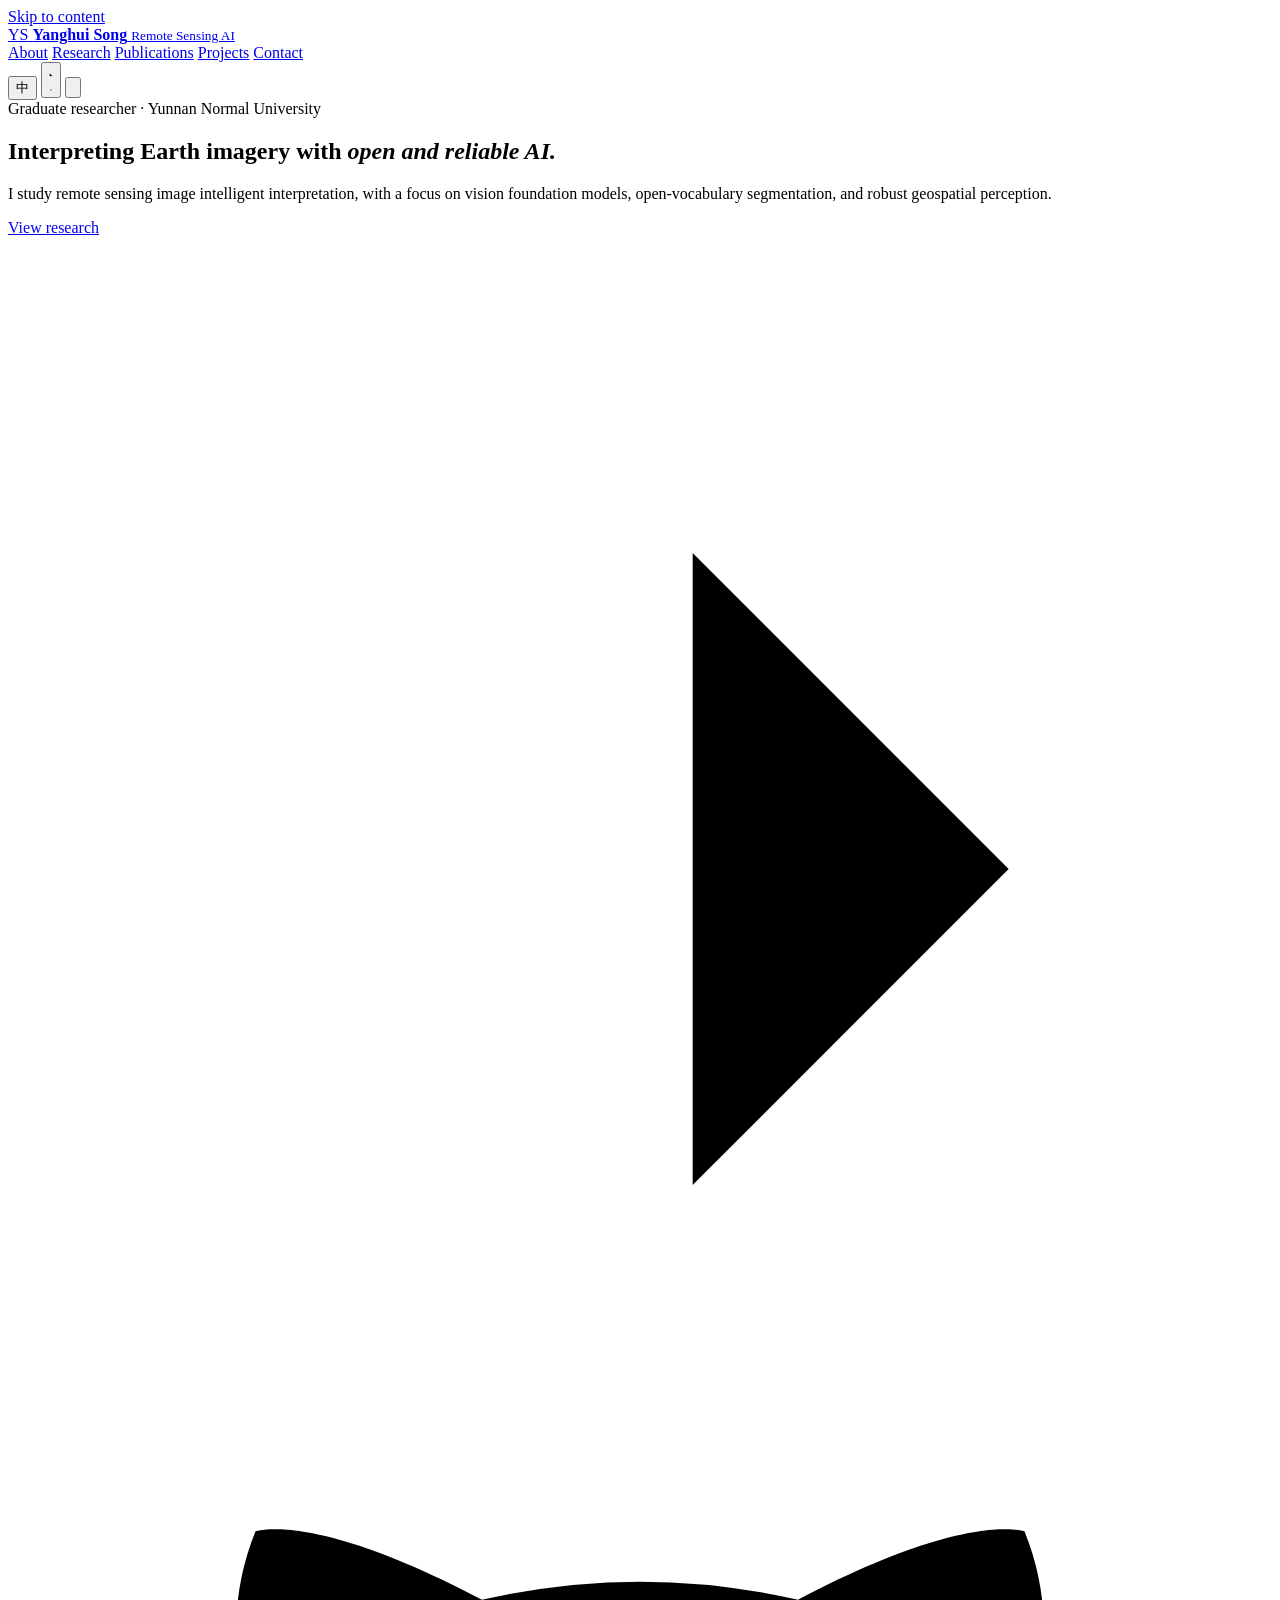
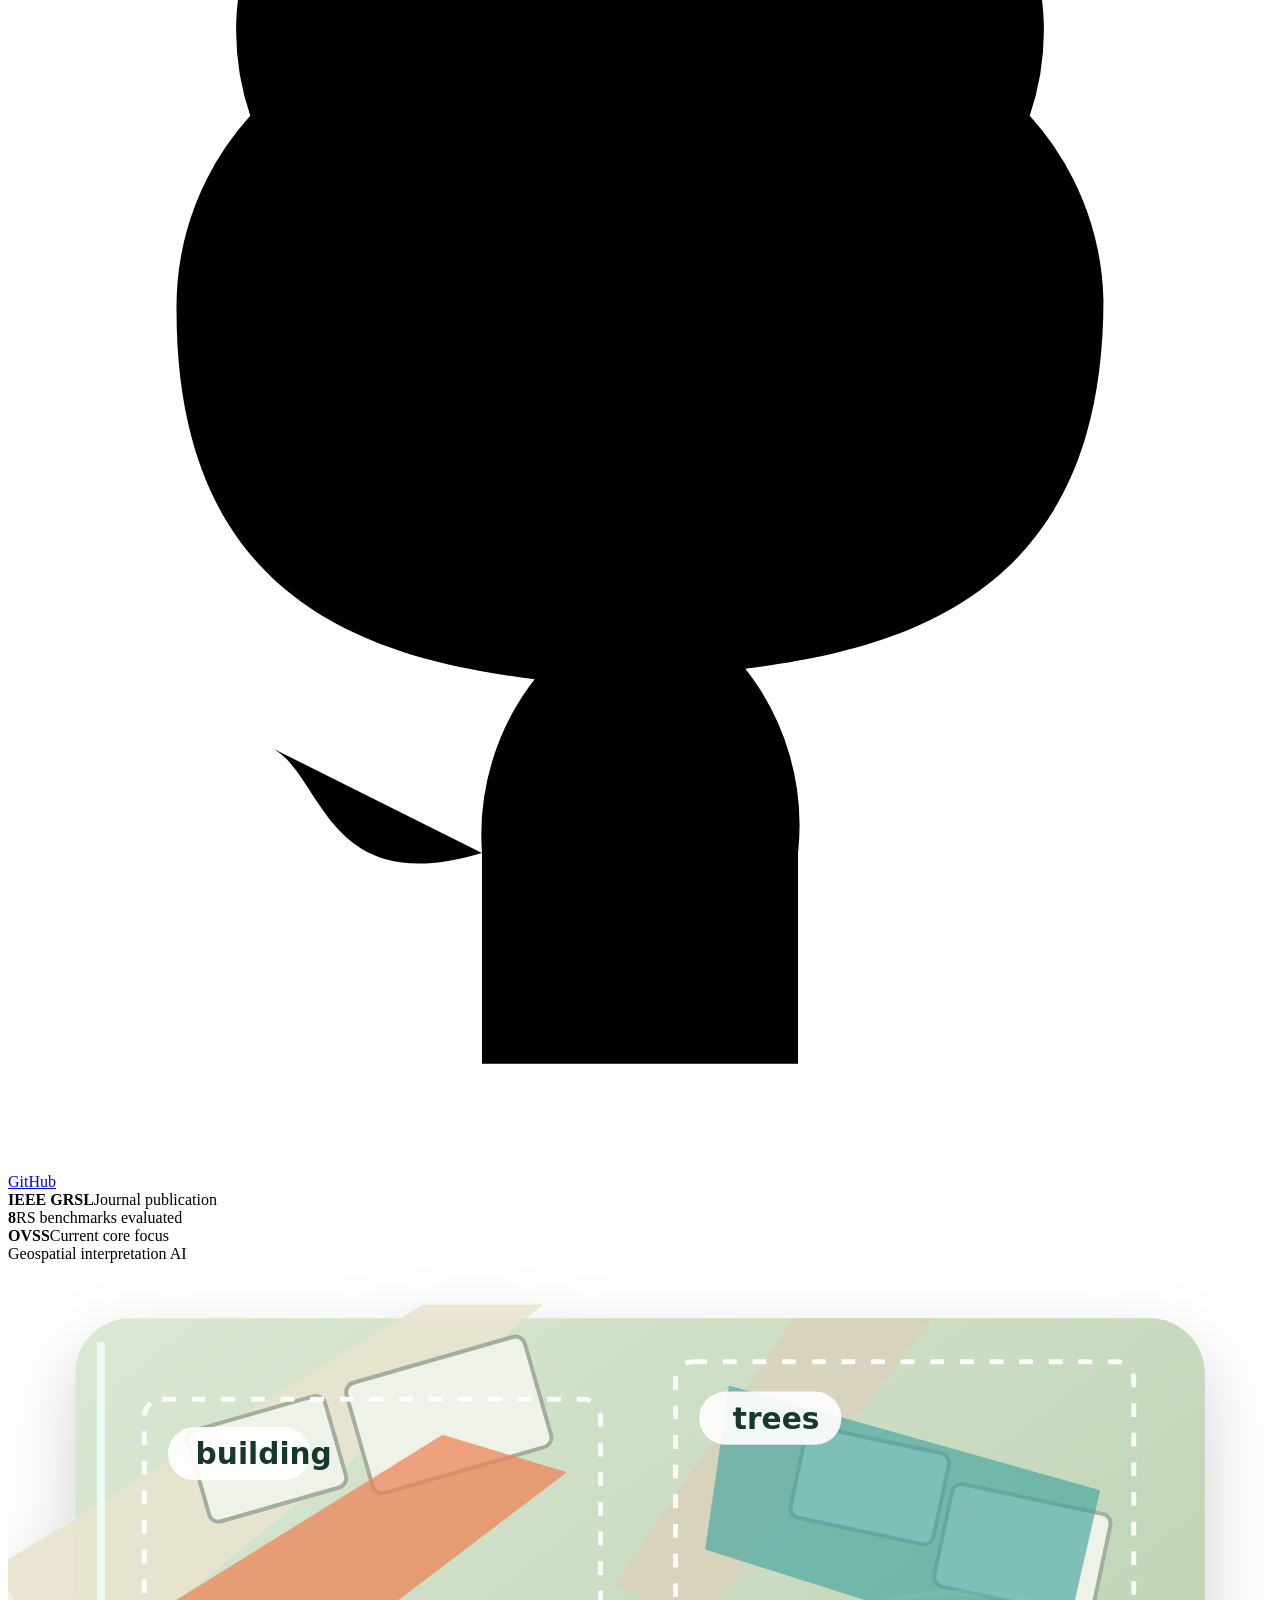
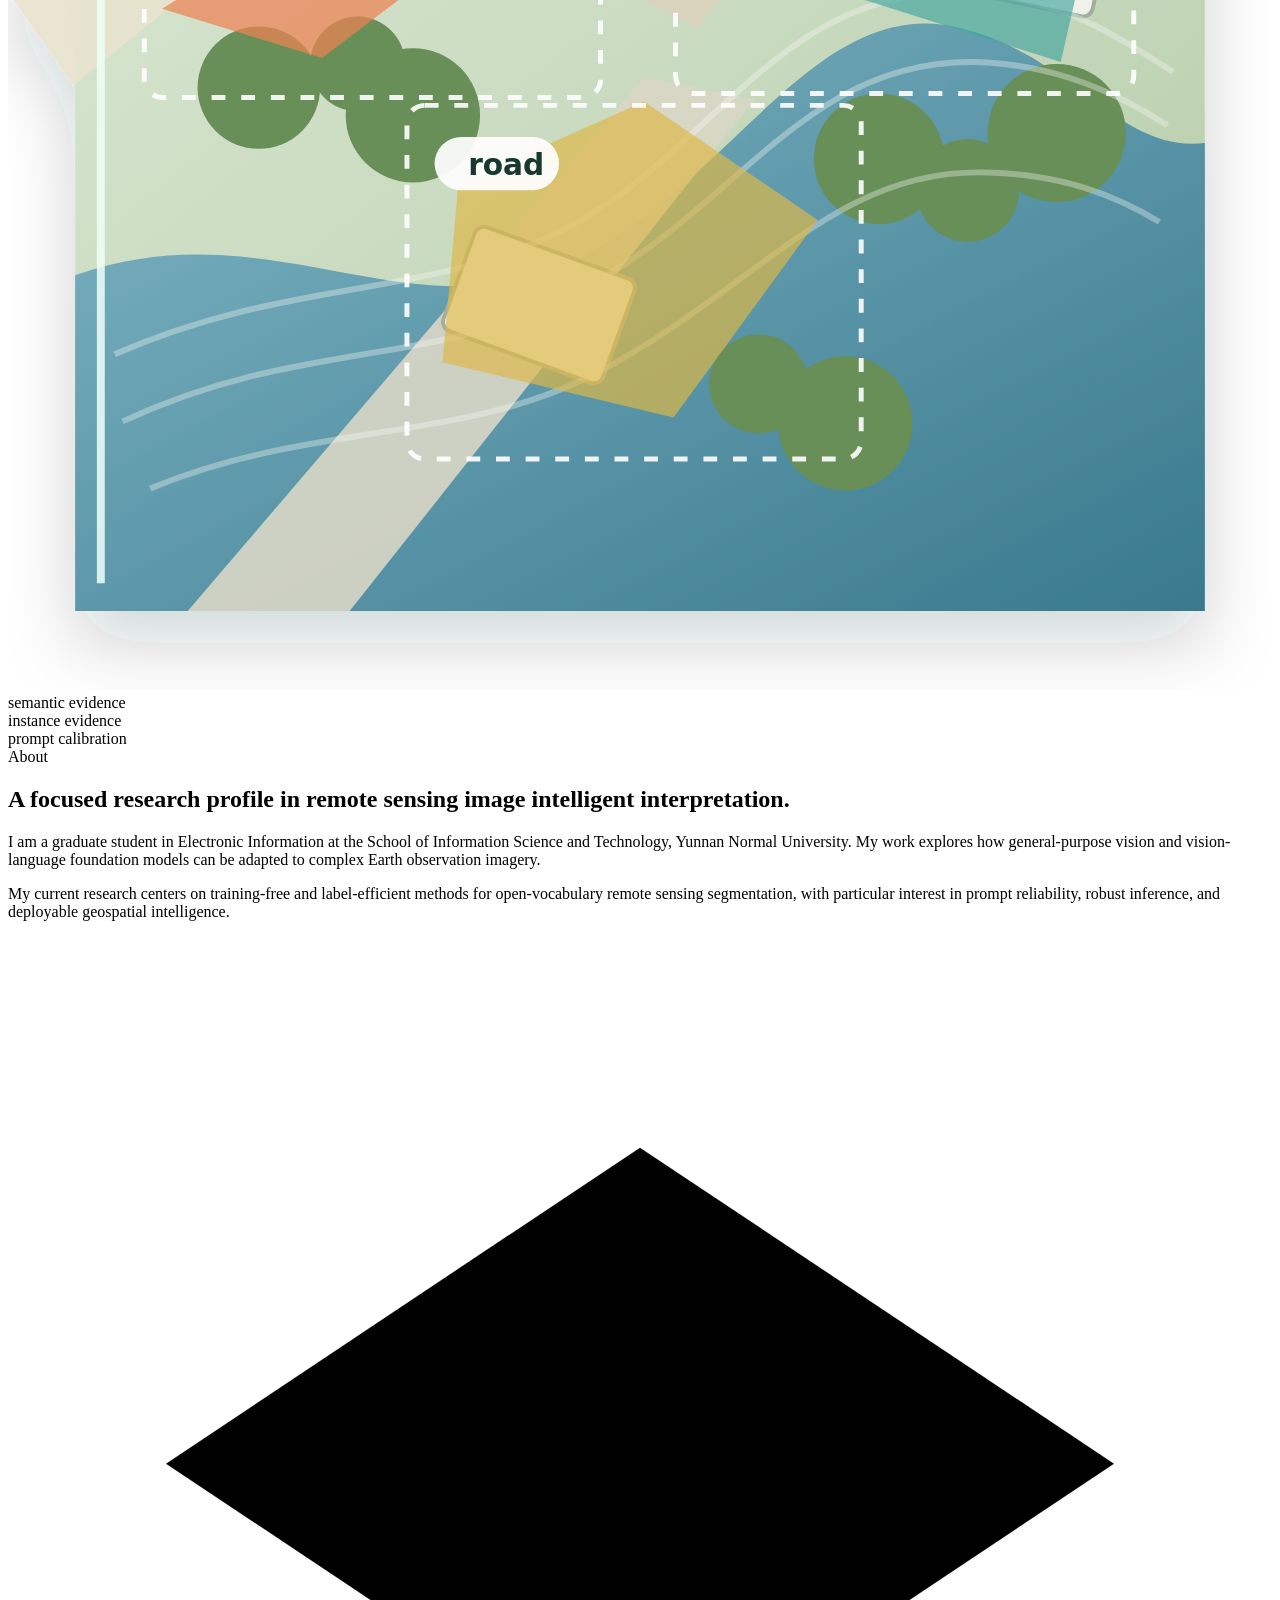
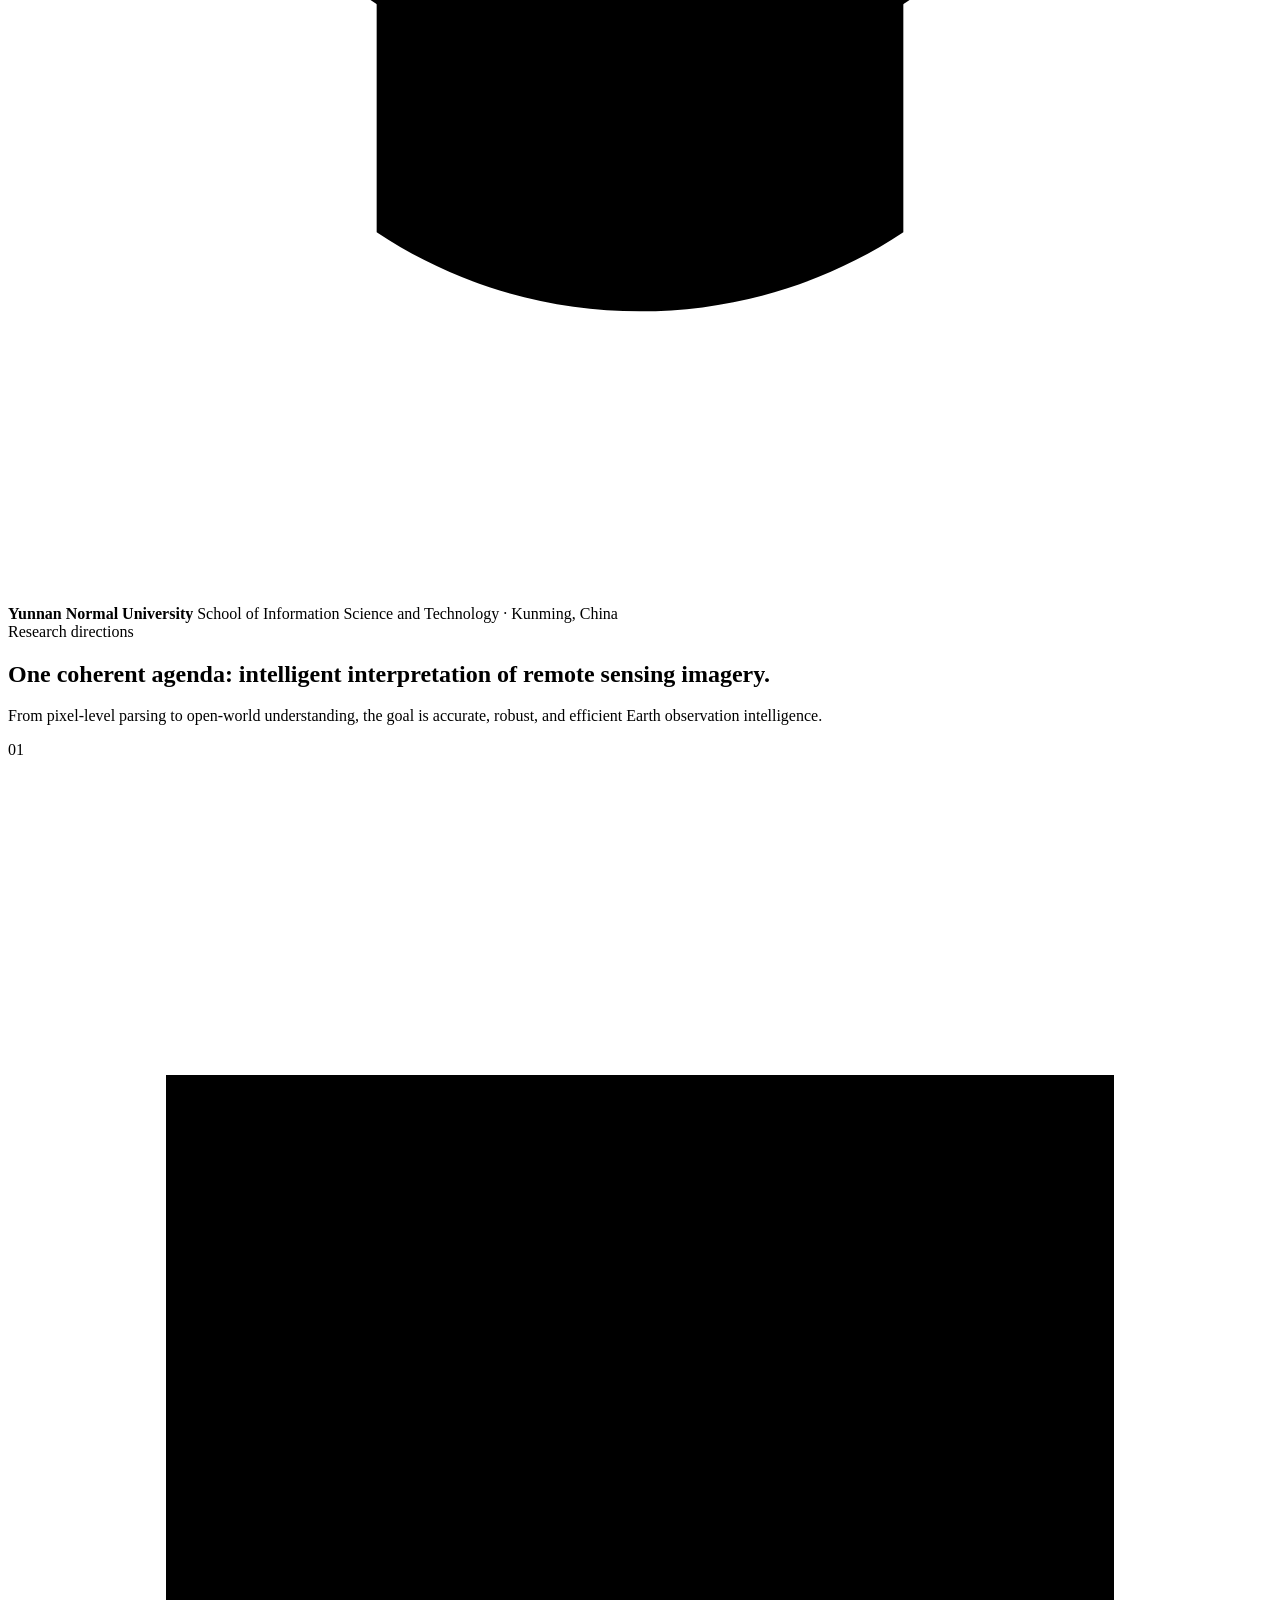
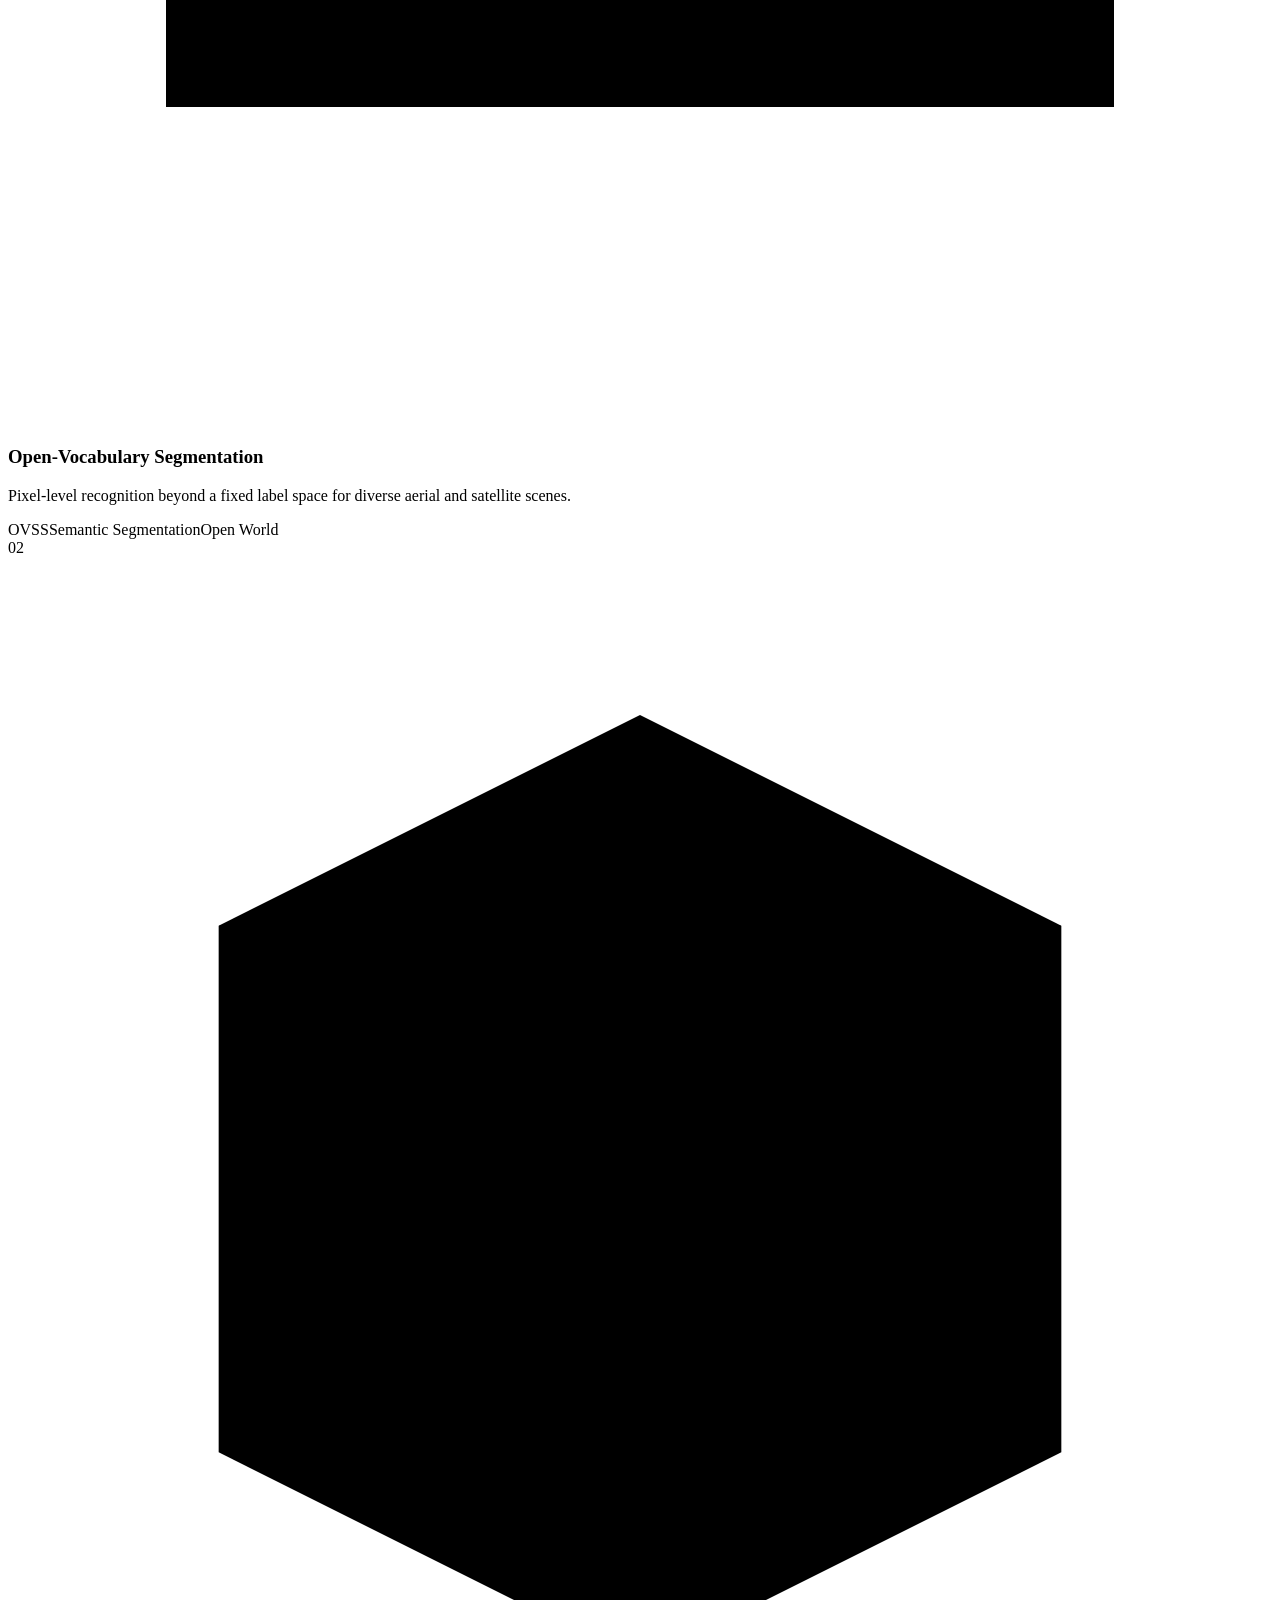
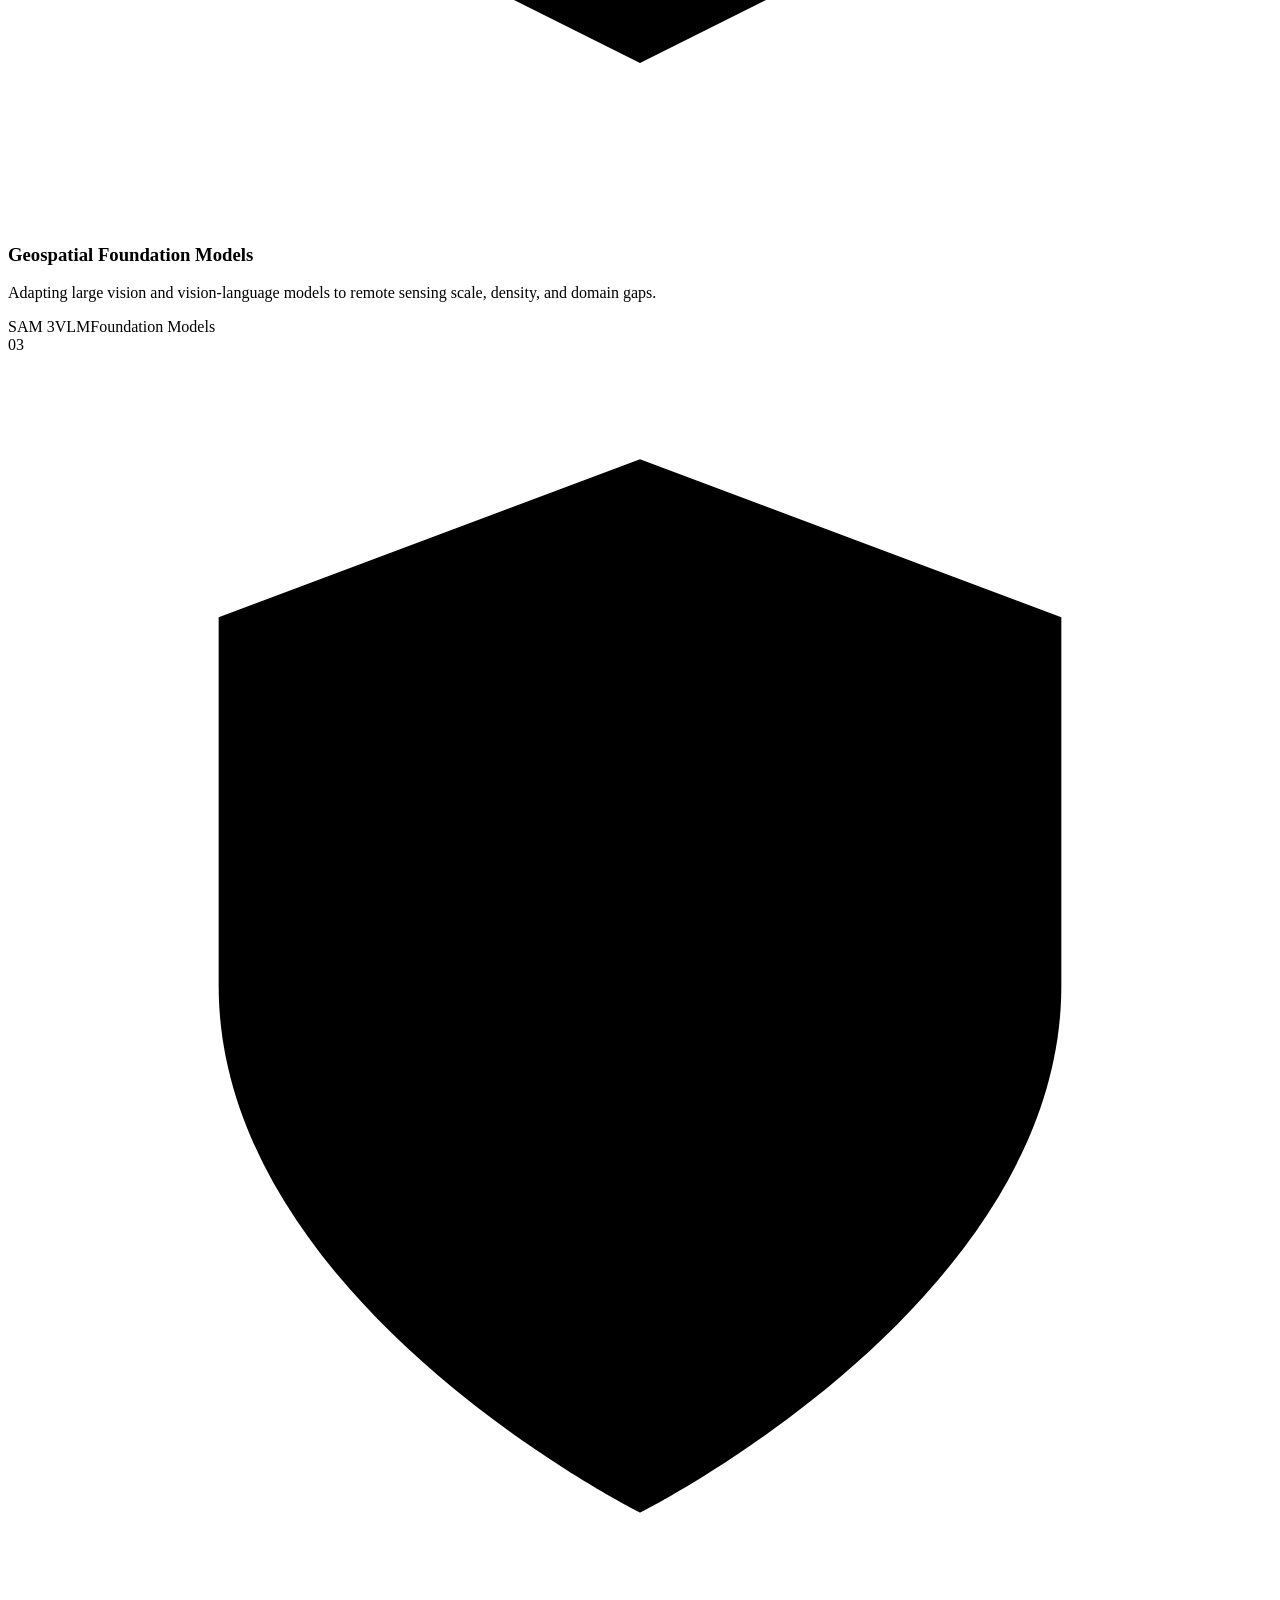
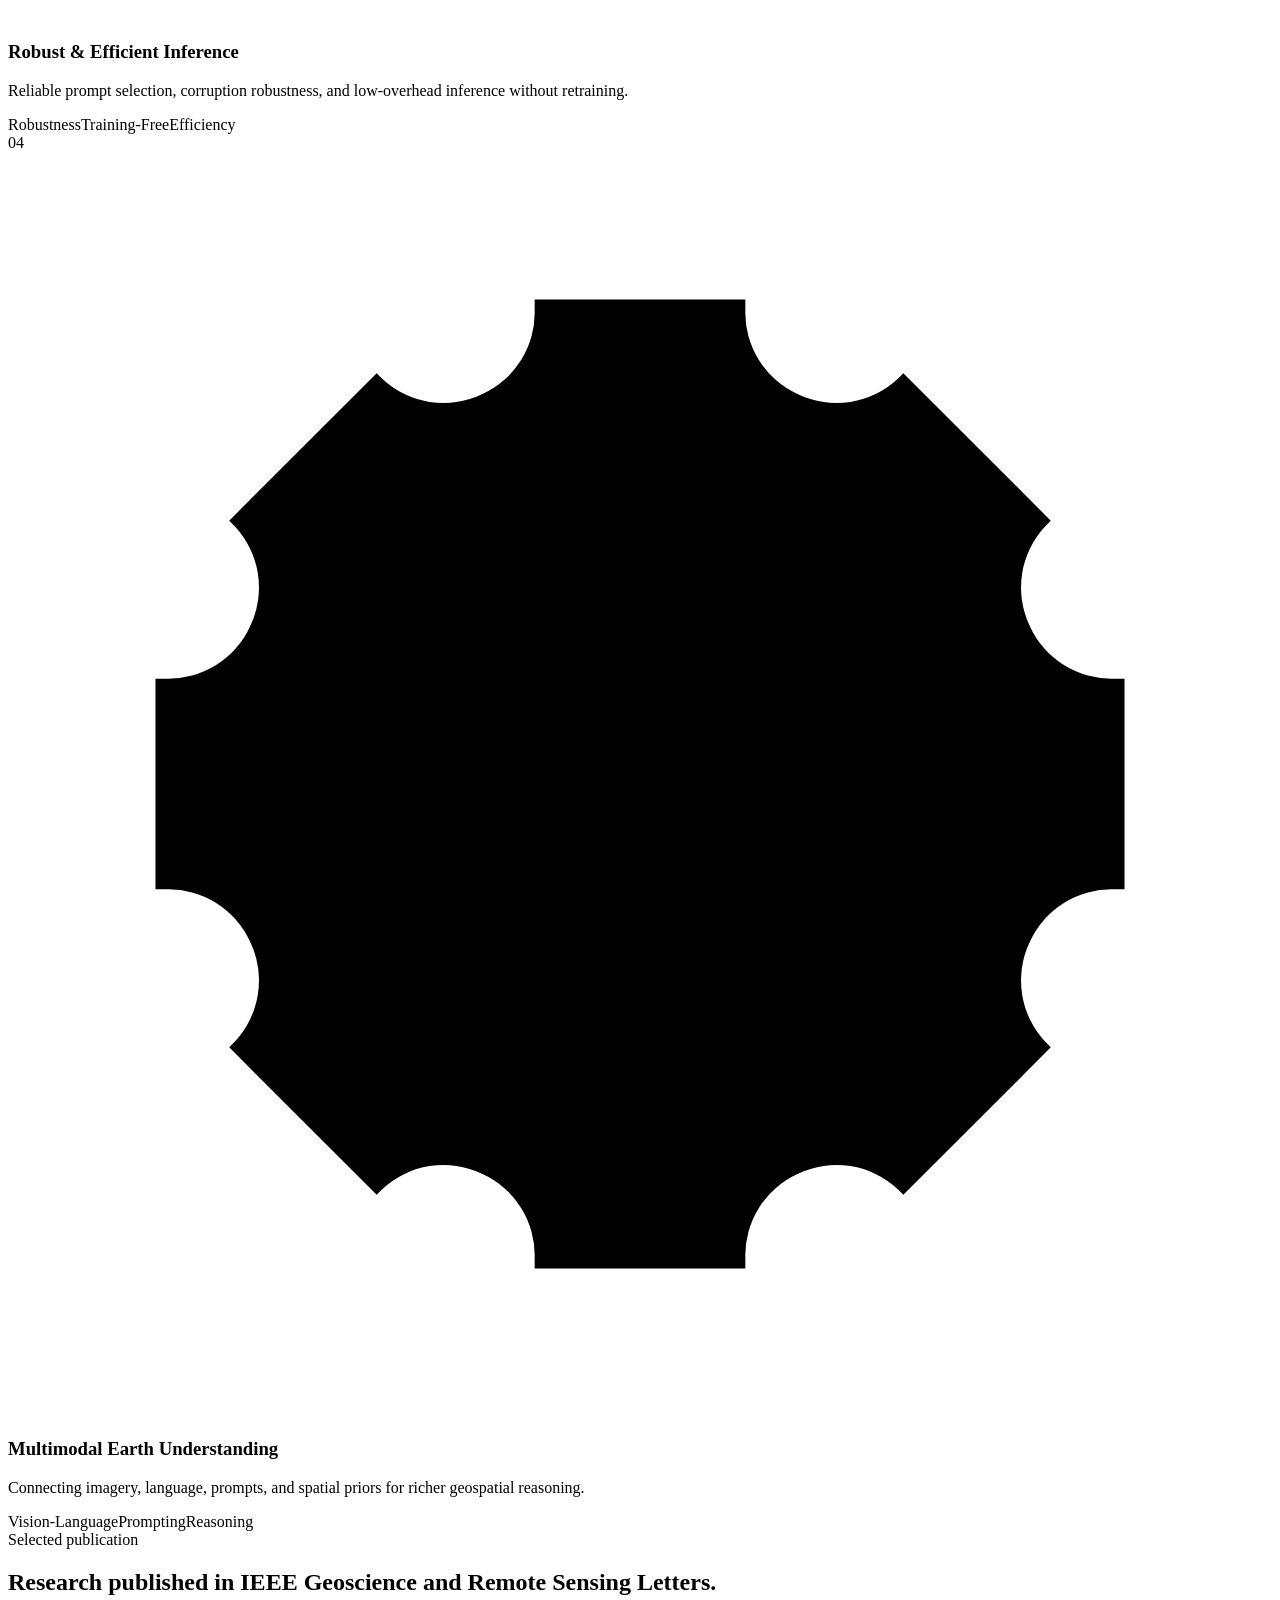
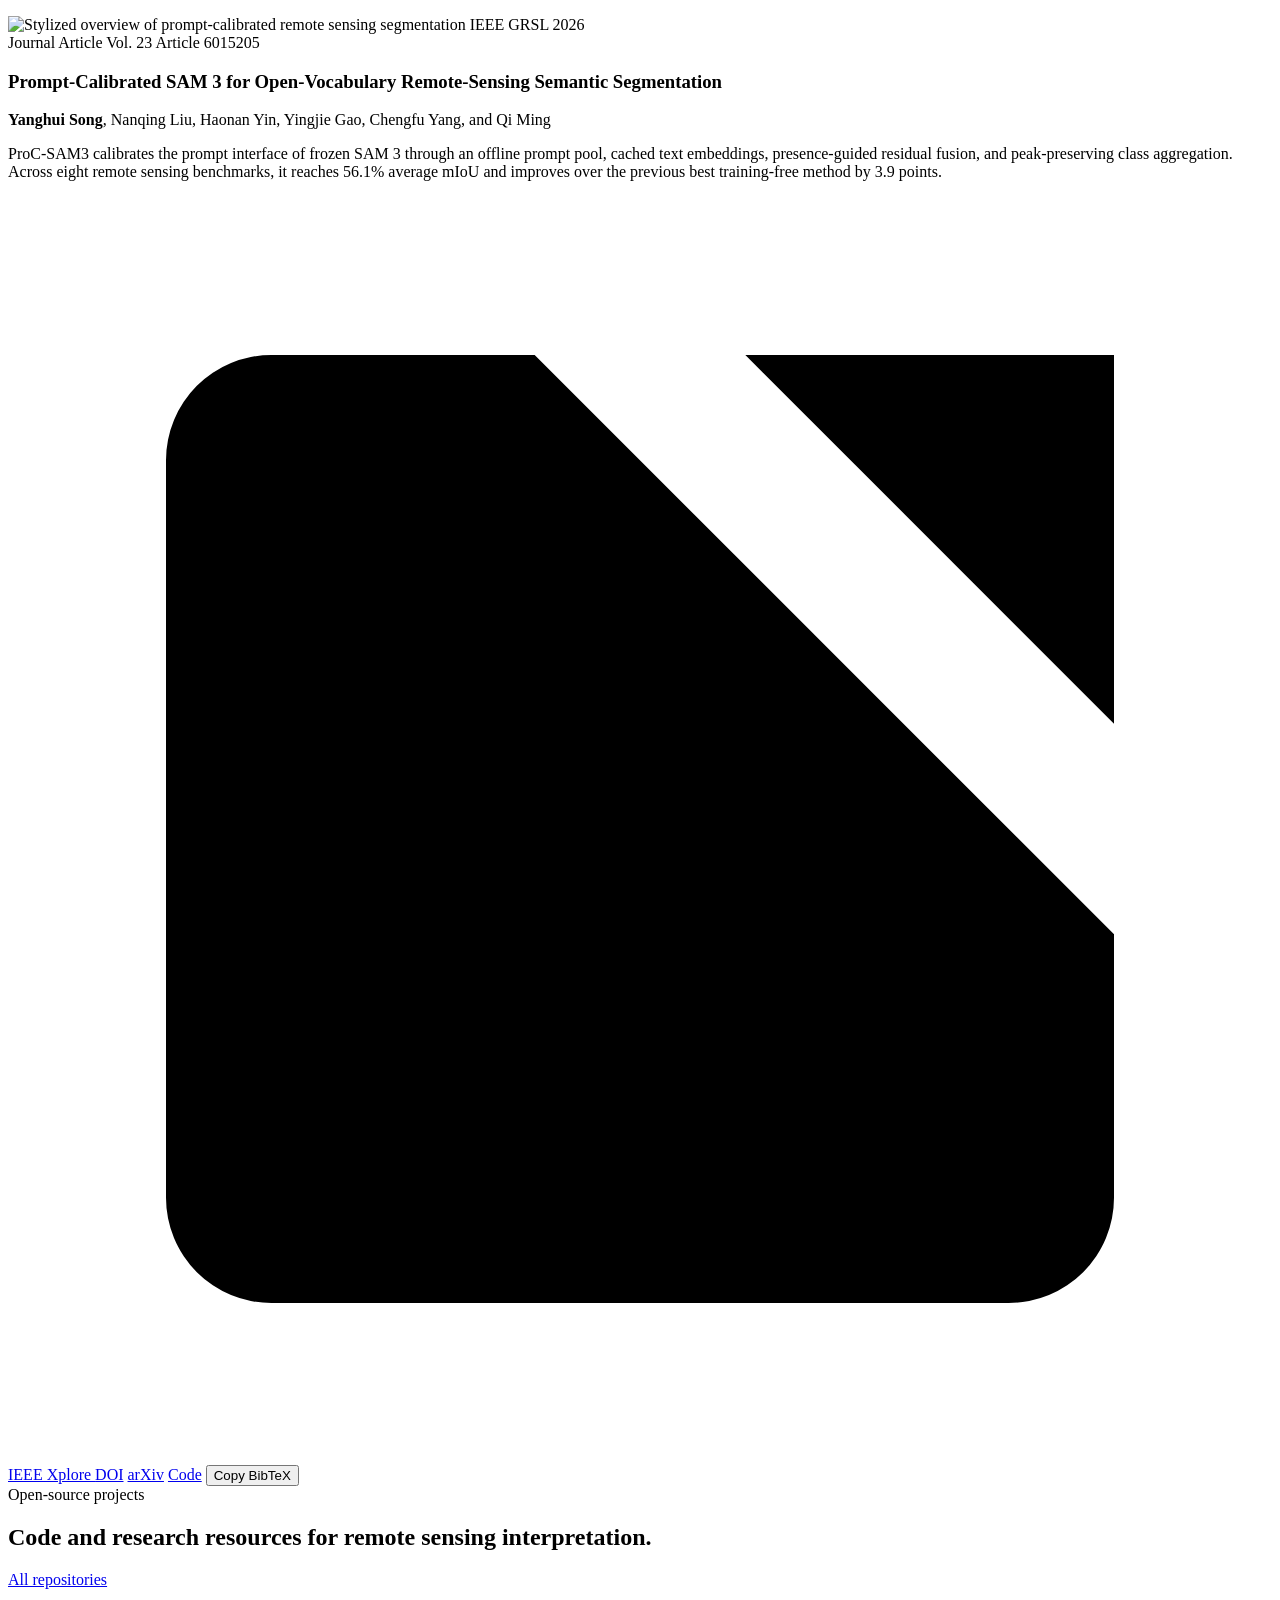
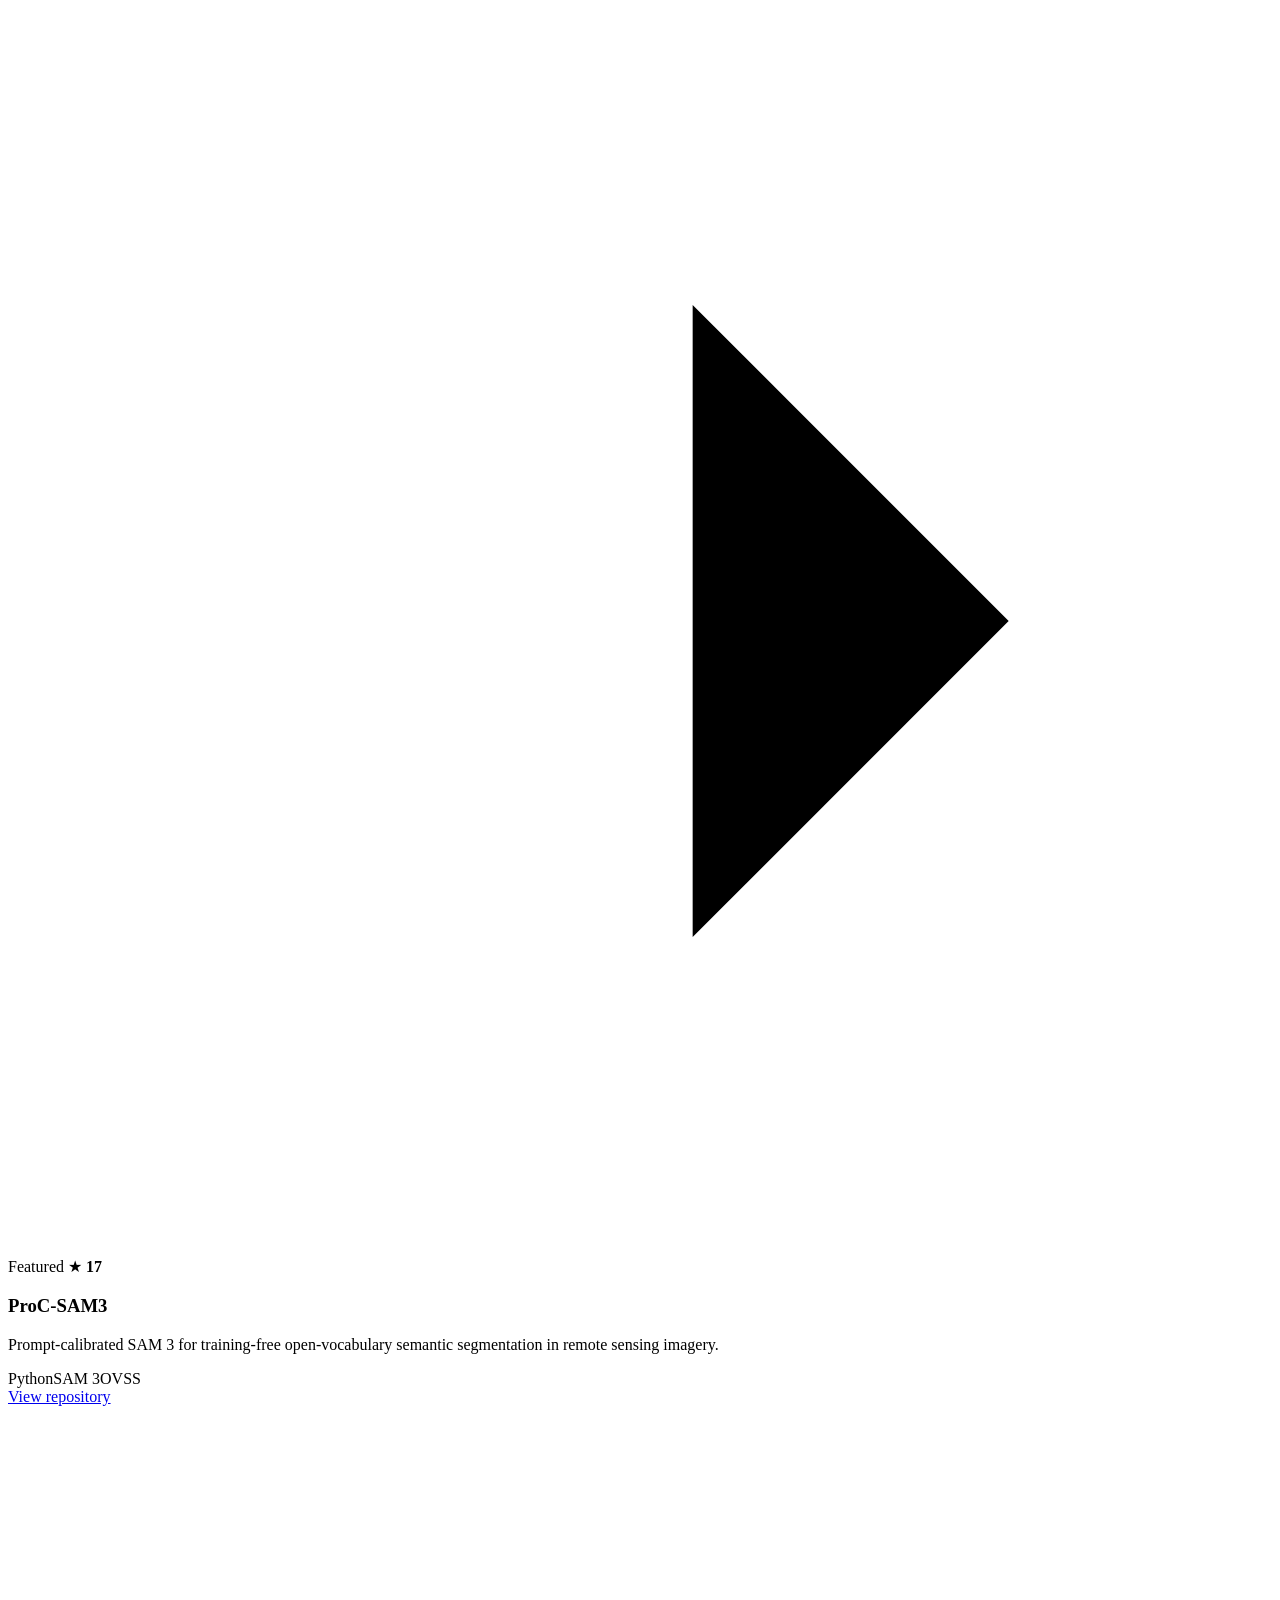
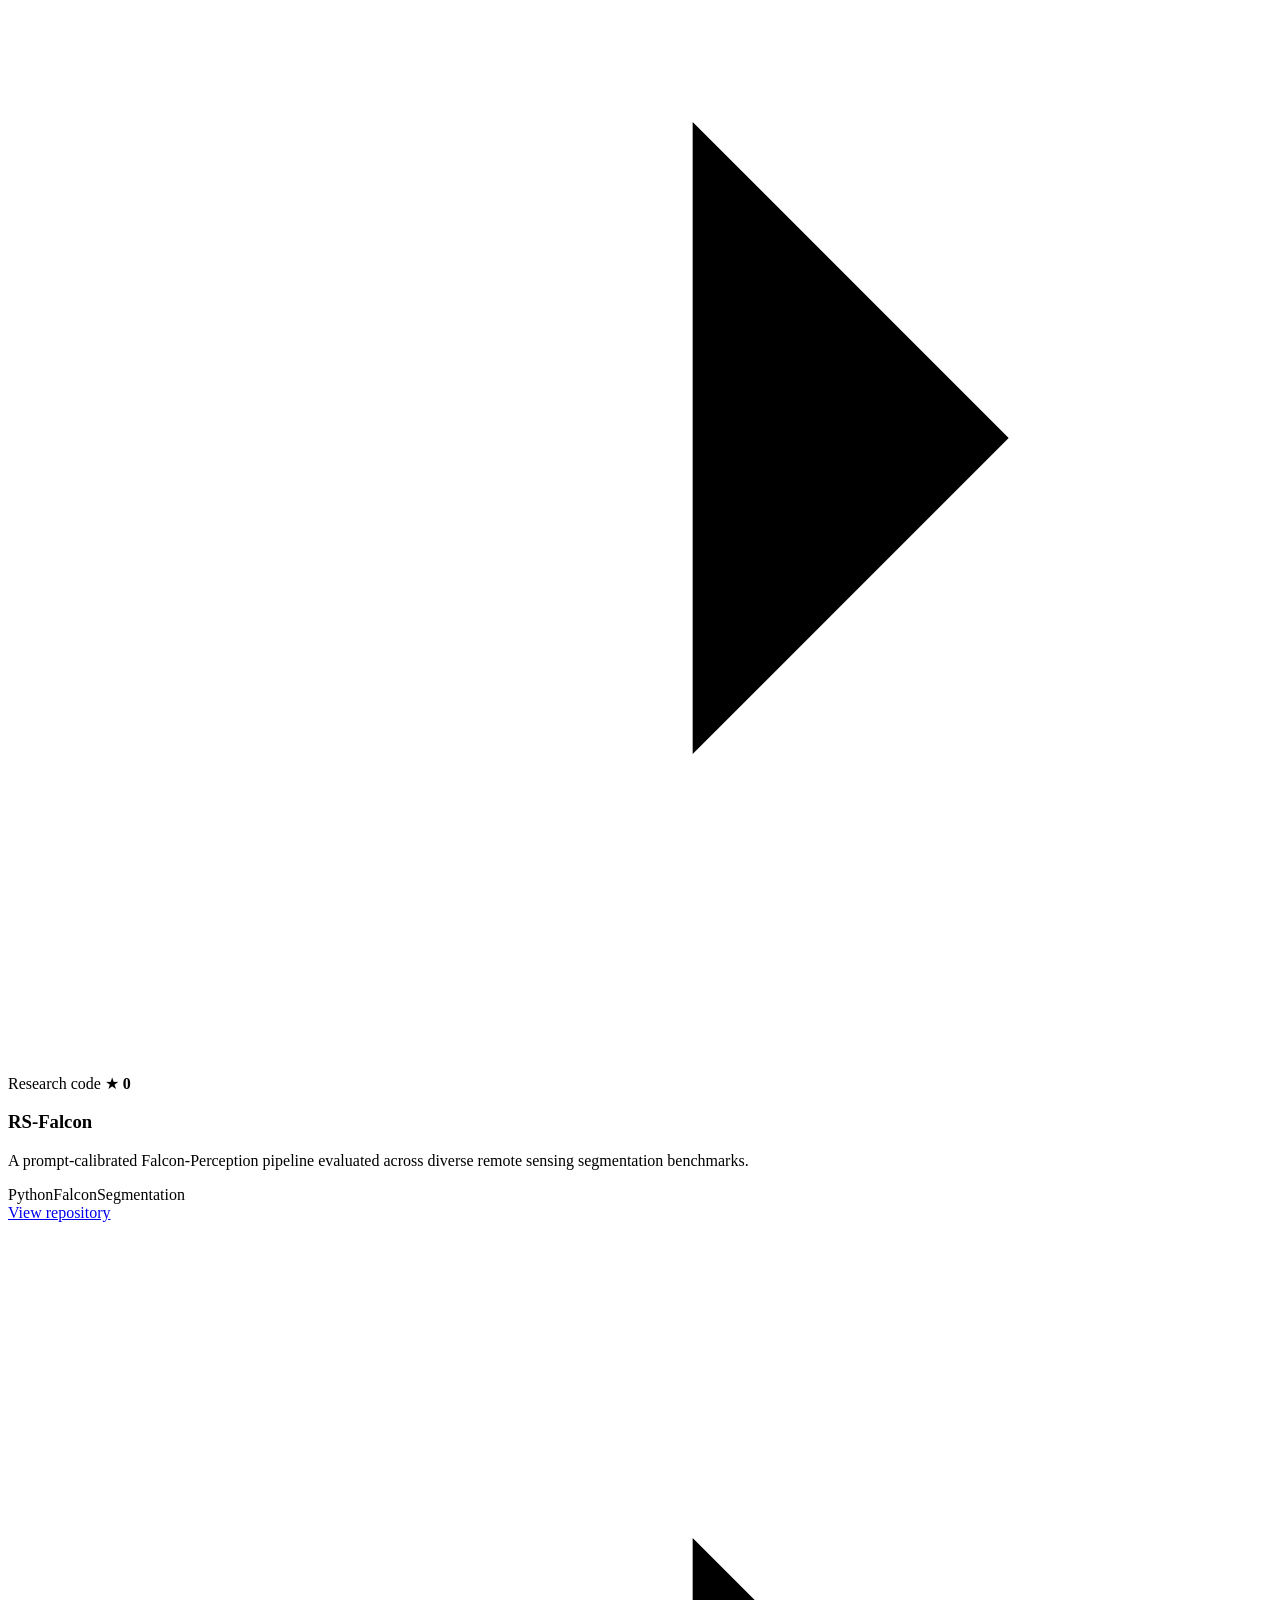
==== index.html @ 019acff9 "Add files via upload" ====
<!doctype html>
<html lang="en" data-theme="light" data-lang="en">
<head>
  <meta charset="utf-8" />
  <meta name="viewport" content="width=device-width, initial-scale=1" />
  <meta name="description" content="Yanghui Song — remote sensing image intelligent interpretation, open-vocabulary segmentation, and geospatial foundation models." />
  <meta name="author" content="Yanghui Song" />
  <meta name="theme-color" content="#f6f8f5" />
  <meta property="og:title" content="Yanghui Song | Remote Sensing AI" />
  <meta property="og:description" content="Research on foundation-model-driven remote sensing image intelligent interpretation." />
  <meta property="og:type" content="website" />
  <meta property="og:image" content="assets/og-cover.svg" />
  <title>Yanghui Song | Remote Sensing AI</title>
  <link rel="icon" href="assets/favicon.svg" type="image/svg+xml" />
  <link rel="stylesheet" href="assets/styles.css" />
</head>
<body>
  <a class="skip-link" href="#main">Skip to content</a>

  <header class="site-header" id="top">
    <div class="container nav-shell">
      <a class="brand" href="#top" aria-label="Yanghui Song home">
        <span class="brand-mark" aria-hidden="true">YS</span>
        <span class="brand-copy">
          <strong>Yanghui Song</strong>
          <small data-i18n="brandRole">Remote Sensing AI</small>
        </span>
      </a>

      <nav class="desktop-nav" aria-label="Primary navigation">
        <a href="#about" data-i18n="navAbout">About</a>
        <a href="#research" data-i18n="navResearch">Research</a>
        <a href="#publications" data-i18n="navPublications">Publications</a>
        <a href="#projects" data-i18n="navProjects">Projects</a>
        <a href="#contact" data-i18n="navContact">Contact</a>
      </nav>

      <div class="nav-actions">
        <button class="icon-button language-toggle" type="button" aria-label="Switch language" title="Switch language">
          <span class="language-code">中</span>
        </button>
        <button class="icon-button theme-toggle" type="button" aria-label="Switch color theme" title="Switch color theme">
          <svg class="theme-icon theme-icon-moon" viewBox="0 0 24 24" aria-hidden="true"><path d="M21 12.8A9 9 0 1 1 11.2 3a7 7 0 0 0 9.8 9.8Z"/></svg>
          <svg class="theme-icon theme-icon-sun" viewBox="0 0 24 24" aria-hidden="true"><circle cx="12" cy="12" r="4"/><path d="M12 2v2M12 20v2M4.93 4.93l1.42 1.42M17.66 17.66l1.41 1.41M2 12h2M20 12h2M4.93 19.07l1.42-1.42M17.66 6.34l1.41-1.41"/></svg>
        </button>
        <button class="icon-button menu-toggle" type="button" aria-expanded="false" aria-controls="mobile-menu" aria-label="Open navigation">
          <svg viewBox="0 0 24 24" aria-hidden="true"><path d="M4 7h16M4 12h16M4 17h16"/></svg>
        </button>
      </div>
    </div>

    <nav class="mobile-nav" id="mobile-menu" aria-label="Mobile navigation" hidden>
      <a href="#about" data-i18n="navAbout">About</a>
      <a href="#research" data-i18n="navResearch">Research</a>
      <a href="#publications" data-i18n="navPublications">Publications</a>
      <a href="#projects" data-i18n="navProjects">Projects</a>
      <a href="#contact" data-i18n="navContact">Contact</a>
    </nav>
  </header>

  <main id="main">
    <section class="hero section-pad">
      <div class="container hero-grid">
        <div class="hero-copy reveal">
          <div class="eyebrow">
            <span class="status-dot"></span>
            <span data-i18n="heroEyebrow">Graduate researcher · Yunnan Normal University</span>
          </div>
          <h1>
            <span data-i18n="heroLead">Interpreting Earth imagery with</span>
            <em data-i18n="heroAccent">open and reliable AI.</em>
          </h1>
          <p class="hero-summary" data-i18n="heroSummary">
            I study remote sensing image intelligent interpretation, with a focus on vision foundation models, open-vocabulary segmentation, and robust geospatial perception.
          </p>
          <div class="hero-actions">
            <a class="button button-primary" href="#publications">
              <span data-i18n="viewResearch">View research</span>
              <svg viewBox="0 0 24 24" aria-hidden="true"><path d="M5 12h14M13 6l6 6-6 6"/></svg>
            </a>
            <a class="button button-secondary" href="https://github.com/YanghuiSong" target="_blank" rel="noreferrer">
              <svg viewBox="0 0 24 24" aria-hidden="true"><path d="M15 22v-4a4.8 4.8 0 0 0-1-3.5c3.3-.4 6.8-1.6 6.8-7A5.4 5.4 0 0 0 19.4 4 5 5 0 0 0 19.3.5S18.2.1 15 1.8a13.4 13.4 0 0 0-6 0C5.8.1 4.7.5 4.7.5A5 5 0 0 0 4.6 4a5.4 5.4 0 0 0-1.4 3.7c0 5.4 3.5 6.6 6.8 7A4.8 4.8 0 0 0 9 18v4"/><path d="M9 18c-3 .9-3-1.5-4-2"/></svg>
              GitHub
            </a>
          </div>
          <div class="hero-meta" aria-label="Research highlights">
            <div><strong>IEEE GRSL</strong><span data-i18n="metaPaper">Journal publication</span></div>
            <div><strong>8</strong><span data-i18n="metaBenchmarks">RS benchmarks evaluated</span></div>
            <div><strong>OVSS</strong><span data-i18n="metaFocus">Current core focus</span></div>
          </div>
        </div>

        <div class="hero-visual reveal" aria-label="Abstract remote sensing interpretation visualization">
          <div class="orbit orbit-one"></div>
          <div class="orbit orbit-two"></div>
          <div class="visual-card">
            <div class="visual-topbar">
              <span data-i18n="visualLabel">Geospatial interpretation</span>
              <span class="live-chip"><i></i>AI</span>
            </div>
            <svg class="earth-panel" viewBox="0 0 640 520" role="img" aria-labelledby="earth-title earth-desc">
              <title id="earth-title">Remote sensing segmentation visualization</title>
              <desc id="earth-desc">A stylized aerial landscape with segmentation overlays and scanning paths.</desc>
              <defs>
                <linearGradient id="land" x1="0" y1="0" x2="1" y2="1">
                  <stop offset="0" stop-color="#dbe8d4"/>
                  <stop offset="1" stop-color="#b4cba8"/>
                </linearGradient>
                <linearGradient id="water" x1="0" y1="0" x2="1" y2="1">
                  <stop offset="0" stop-color="#81b7c6"/>
                  <stop offset="1" stop-color="#39798e"/>
                </linearGradient>
                <filter id="shadow" x="-20%" y="-20%" width="140%" height="140%">
                  <feDropShadow dx="0" dy="16" stdDeviation="18" flood-color="#173226" flood-opacity=".18"/>
                </filter>
              </defs>
              <g filter="url(#shadow)">
                <rect x="34" y="28" width="572" height="452" rx="28" fill="url(#land)"/>
                <path d="M34 310C132 275 205 342 286 303s123-137 197-118c57 14 79 63 123 58v237H34Z" fill="url(#water)"/>
                <path d="M-8 155 210 21l61 0L33 214Z" fill="#e9e4cf" opacity=".88"/>
                <path d="m91 480 231-270 56 11-205 259Z" fill="#dad8c7" opacity=".9"/>
                <path d="m398 28-91 135 42 22 119-157Z" fill="#d8d3bd"/>
                <g fill="#eff2e9" stroke="#a3ae9f" stroke-width="2">
                  <rect x="90" y="86" width="72" height="48" rx="5" transform="rotate(-16 90 86)"/>
                  <rect x="170" y="62" width="94" height="58" rx="5" transform="rotate(-16 170 62)"/>
                  <rect x="405" y="82" width="74" height="47" rx="5" transform="rotate(12 405 82)"/>
                  <rect x="479" y="111" width="82" height="53" rx="5" transform="rotate(12 479 111)"/>
                  <rect x="238" y="284" width="86" height="56" rx="5" transform="rotate(20 238 284)"/>
                </g>
                <g fill="#678f58">
                  <circle cx="127" cy="215" r="31"/><circle cx="177" cy="203" r="24"/><circle cx="205" cy="229" r="34"/>
                  <circle cx="441" cy="251" r="33"/><circle cx="486" cy="267" r="26"/><circle cx="531" cy="238" r="35"/>
                  <circle cx="380" cy="365" r="25"/><circle cx="424" cy="385" r="34"/>
                </g>
                <g fill="none" stroke="#f8fbf6" stroke-width="3" opacity=".35">
                  <path d="M54 350c91-40 161-27 233-66 72-40 105-119 195-117 50 1 79 22 108 40"/>
                  <path d="M58 384c95-44 162-25 239-70 75-43 109-113 192-112 42 1 73 16 98 32"/>
                  <path d="M72 418c82-34 157-23 225-58 81-42 122-105 199-102 37 1 64 11 87 25"/>
                </g>
                <g class="segmentation-overlay">
                  <path d="M78 175 220 87l63 19-124 94Z" fill="#ef8354" opacity=".72"/>
                  <path d="M365 62 553 115l-20 87-180-57Z" fill="#45a6a0" opacity=".66"/>
                  <path d="M228 264 322 222l88 60-73 100-117-28Z" fill="#dfb948" opacity=".68"/>
                </g>
                <g fill="none" stroke="#ffffff" stroke-width="2.5" stroke-dasharray="7 8" opacity=".9">
                  <rect x="69" y="69" width="231" height="151" rx="9"/>
                  <rect x="338" y="50" width="232" height="168" rx="9"/>
                  <rect x="202" y="224" width="230" height="179" rx="9"/>
                </g>
                <g fill="#16372d" font-family="system-ui, sans-serif" font-size="15" font-weight="700">
                  <g transform="translate(81 83)"><rect width="72" height="27" rx="13.5" fill="#fff" opacity=".92"/><text x="14" y="19">building</text></g>
                  <g transform="translate(350 65)"><rect width="72" height="27" rx="13.5" fill="#fff" opacity=".92"/><text x="17" y="19">trees</text></g>
                  <g transform="translate(216 240)"><rect width="63" height="27" rx="13.5" fill="#fff" opacity=".92"/><text x="17" y="19">road</text></g>
                </g>
                <path class="scan-line" d="M47 40v426" stroke="#effff9" stroke-width="4" opacity=".86"/>
              </g>
            </svg>
            <div class="visual-footer">
              <div><span class="legend legend-a"></span><span data-i18n="legendSemantic">semantic evidence</span></div>
              <div><span class="legend legend-b"></span><span data-i18n="legendInstance">instance evidence</span></div>
              <div><span class="legend legend-c"></span><span data-i18n="legendPrompt">prompt calibration</span></div>
            </div>
          </div>
        </div>
      </div>
    </section>

    <section class="section-pad soft-section" id="about">
      <div class="container about-grid">
        <div class="section-heading reveal">
          <span class="section-kicker" data-i18n="aboutKicker">About</span>
          <h2 data-i18n="aboutTitle">A focused research profile in remote sensing image intelligent interpretation.</h2>
        </div>
        <div class="about-content reveal">
          <p data-i18n="aboutP1">
            I am a graduate student in Electronic Information at the School of Information Science and Technology, Yunnan Normal University. My work explores how general-purpose vision and vision-language foundation models can be adapted to complex Earth observation imagery.
          </p>
          <p data-i18n="aboutP2">
            My current research centers on training-free and label-efficient methods for open-vocabulary remote sensing segmentation, with particular interest in prompt reliability, robust inference, and deployable geospatial intelligence.
          </p>
          <div class="affiliation-card">
            <div class="affiliation-icon" aria-hidden="true">
              <svg viewBox="0 0 24 24"><path d="m3 10 9-6 9 6-9 6Z"/><path d="M7 12v5c3 2 7 2 10 0v-5M21 10v6"/></svg>
            </div>
            <div>
              <strong data-i18n="affiliationTitle">Yunnan Normal University</strong>
              <span data-i18n="affiliationText">School of Information Science and Technology · Kunming, China</span>
            </div>
          </div>
        </div>
      </div>
    </section>

    <section class="section-pad" id="research">
      <div class="container">
        <div class="section-heading centered reveal">
          <span class="section-kicker" data-i18n="researchKicker">Research directions</span>
          <h2 data-i18n="researchTitle">One coherent agenda: intelligent interpretation of remote sensing imagery.</h2>
          <p data-i18n="researchIntro">From pixel-level parsing to open-world understanding, the goal is accurate, robust, and efficient Earth observation intelligence.</p>
        </div>

        <div class="research-grid">
          <article class="research-card reveal">
            <span class="card-index">01</span>
            <div class="research-icon teal" aria-hidden="true"><svg viewBox="0 0 24 24"><path d="M3 6h18v12H3z"/><path d="m3 14 4-4 4 3 4-5 6 6"/><circle cx="8" cy="9" r="1"/></svg></div>
            <h3 data-i18n="r1Title">Open-Vocabulary Segmentation</h3>
            <p data-i18n="r1Text">Pixel-level recognition beyond a fixed label space for diverse aerial and satellite scenes.</p>
            <div class="tag-row"><span>OVSS</span><span>Semantic Segmentation</span><span>Open World</span></div>
          </article>

          <article class="research-card reveal">
            <span class="card-index">02</span>
            <div class="research-icon blue" aria-hidden="true"><svg viewBox="0 0 24 24"><path d="M12 3 4 7v10l8 4 8-4V7Z"/><path d="m4 7 8 4 8-4M12 11v10"/></svg></div>
            <h3 data-i18n="r2Title">Geospatial Foundation Models</h3>
            <p data-i18n="r2Text">Adapting large vision and vision-language models to remote sensing scale, density, and domain gaps.</p>
            <div class="tag-row"><span>SAM 3</span><span>VLM</span><span>Foundation Models</span></div>
          </article>

          <article class="research-card reveal">
            <span class="card-index">03</span>
            <div class="research-icon amber" aria-hidden="true"><svg viewBox="0 0 24 24"><path d="M12 22s8-4 8-10V5l-8-3-8 3v7c0 6 8 10 8 10Z"/><path d="m9 12 2 2 4-4"/></svg></div>
            <h3 data-i18n="r3Title">Robust & Efficient Inference</h3>
            <p data-i18n="r3Text">Reliable prompt selection, corruption robustness, and low-overhead inference without retraining.</p>
            <div class="tag-row"><span>Robustness</span><span>Training-Free</span><span>Efficiency</span></div>
          </article>

          <article class="research-card reveal">
            <span class="card-index">04</span>
            <div class="research-icon coral" aria-hidden="true"><svg viewBox="0 0 24 24"><circle cx="12" cy="12" r="3"/><path d="M19.4 15a1.7 1.7 0 0 0 .3 1.9l.1.1-2.8 2.8-.1-.1a1.7 1.7 0 0 0-1.9-.3 1.7 1.7 0 0 0-1 1.6v.2h-4V21a1.7 1.7 0 0 0-1-1.6 1.7 1.7 0 0 0-1.9.3l-.1.1L4.2 17l.1-.1a1.7 1.7 0 0 0 .3-1.9A1.7 1.7 0 0 0 3 14H2.8v-4H3a1.7 1.7 0 0 0 1.6-1 1.7 1.7 0 0 0-.3-1.9L4.2 7 7 4.2l.1.1A1.7 1.7 0 0 0 9 4.6a1.7 1.7 0 0 0 1-1.6v-.2h4V3a1.7 1.7 0 0 0 1 1.6 1.7 1.7 0 0 0 1.9-.3l.1-.1L19.8 7l-.1.1a1.7 1.7 0 0 0-.3 1.9 1.7 1.7 0 0 0 1.6 1h.2v4H21a1.7 1.7 0 0 0-1.6 1Z"/></svg></div>
            <h3 data-i18n="r4Title">Multimodal Earth Understanding</h3>
            <p data-i18n="r4Text">Connecting imagery, language, prompts, and spatial priors for richer geospatial reasoning.</p>
            <div class="tag-row"><span>Vision-Language</span><span>Prompting</span><span>Reasoning</span></div>
          </article>
        </div>
      </div>
    </section>

    <section class="section-pad publication-section" id="publications">
      <div class="container">
        <div class="section-heading reveal">
          <span class="section-kicker" data-i18n="publicationKicker">Selected publication</span>
          <h2 data-i18n="publicationTitle">Research published in IEEE Geoscience and Remote Sensing Letters.</h2>
        </div>

        <article class="publication-card reveal">
          <div class="publication-visual">
            <img src="assets/paper-proc-sam3.png" alt="Stylized overview of prompt-calibrated remote sensing segmentation" loading="lazy" />
            <span class="venue-badge">IEEE GRSL 2026</span>
          </div>
          <div class="publication-copy">
            <div class="publication-meta">
              <span>Journal Article</span>
              <span>Vol. 23</span>
              <span>Article 6015205</span>
            </div>
            <h3>Prompt-Calibrated SAM 3 for Open-Vocabulary Remote-Sensing Semantic Segmentation</h3>
            <p class="authors"><strong>Yanghui Song</strong>, Nanqing Liu, Haonan Yin, Yingjie Gao, Chengfu Yang, and Qi Ming</p>
            <p class="publication-abstract" data-i18n="paperAbstract">
              ProC-SAM3 calibrates the prompt interface of frozen SAM 3 through an offline prompt pool, cached text embeddings, presence-guided residual fusion, and peak-preserving class aggregation. Across eight remote sensing benchmarks, it reaches 56.1% average mIoU and improves over the previous best training-free method by 3.9 points.
            </p>
            <div class="publication-links">
              <a href="https://ieeexplore.ieee.org/abstract/document/11609477" target="_blank" rel="noreferrer" class="paper-link primary-link">
                <svg viewBox="0 0 24 24" aria-hidden="true"><path d="M14 3h7v7M10 14 21 3M21 14v5a2 2 0 0 1-2 2H5a2 2 0 0 1-2-2V5a2 2 0 0 1 2-2h5"/></svg>
                IEEE Xplore
              </a>
              <a href="https://doi.org/10.1109/LGRS.2026.3713378" target="_blank" rel="noreferrer" class="paper-link">DOI</a>
              <a href="https://arxiv.org/abs/2606.21863" target="_blank" rel="noreferrer" class="paper-link">arXiv</a>
              <a href="https://github.com/YanghuiSong/ProC-SAM3" target="_blank" rel="noreferrer" class="paper-link">Code</a>
              <button class="paper-link citation-button" type="button" data-i18n="copyBibtex">Copy BibTeX</button>
            </div>
            <div class="citation-toast" role="status" aria-live="polite" hidden data-i18n="citationCopied">BibTeX copied.</div>
          </div>
        </article>
      </div>
    </section>

    <section class="section-pad" id="projects">
      <div class="container">
        <div class="section-heading split-heading reveal">
          <div>
            <span class="section-kicker" data-i18n="projectsKicker">Open-source projects</span>
            <h2 data-i18n="projectsTitle">Code and research resources for remote sensing interpretation.</h2>
          </div>
          <a class="text-link" href="https://github.com/YanghuiSong?tab=repositories" target="_blank" rel="noreferrer">
            <span data-i18n="allRepositories">All repositories</span>
            <svg viewBox="0 0 24 24" aria-hidden="true"><path d="M5 12h14M13 6l6 6-6 6"/></svg>
          </a>
        </div>

        <div class="project-grid">
          <article class="project-card reveal" data-repo="ProC-SAM3">
            <div class="project-card-top">
              <span class="project-status featured" data-i18n="featuredProject">Featured</span>
              <span class="star-count" title="GitHub stars">★ <b>17</b></span>
            </div>
            <h3>ProC-SAM3</h3>
            <p data-i18n="project1Text">Prompt-calibrated SAM 3 for training-free open-vocabulary semantic segmentation in remote sensing imagery.</p>
            <div class="project-tags"><span>Python</span><span>SAM 3</span><span>OVSS</span></div>
            <a href="https://github.com/YanghuiSong/ProC-SAM3" target="_blank" rel="noreferrer" aria-label="Open ProC-SAM3 repository">
              <span data-i18n="viewRepository">View repository</span>
              <svg viewBox="0 0 24 24" aria-hidden="true"><path d="M5 12h14M13 6l6 6-6 6"/></svg>
            </a>
          </article>

          <article class="project-card reveal" data-repo="RS-Falcon">
            <div class="project-card-top">
              <span class="project-status" data-i18n="researchCode">Research code</span>
              <span class="star-count" title="GitHub stars">★ <b>0</b></span>
            </div>
            <h3>RS-Falcon</h3>
            <p data-i18n="project2Text">A prompt-calibrated Falcon-Perception pipeline evaluated across diverse remote sensing segmentation benchmarks.</p>
            <div class="project-tags"><span>Python</span><span>Falcon</span><span>Segmentation</span></div>
            <a href="https://github.com/YanghuiSong/RS-Falcon" target="_blank" rel="noreferrer" aria-label="Open RS-Falcon repository">
              <span data-i18n="viewRepository">View repository</span>
              <svg viewBox="0 0 24 24" aria-hidden="true"><path d="M5 12h14M13 6l6 6-6 6"/></svg>
            </a>
          </article>

          <article class="project-card reveal" data-repo="SAM3opinRS">
            <div class="project-card-top">
              <span class="project-status" data-i18n="analysisProject">Analysis</span>
              <span class="star-count" title="GitHub stars">★ <b>0</b></span>
            </div>
            <h3>SAM3opinRS</h3>
            <p data-i18n="project3Text">Feature evolution and representation analysis of SAM 3 for remote sensing images and semantic alignment.</p>
            <div class="project-tags"><span>SAM 3</span><span>Features</span><span>Visualization</span></div>
            <a href="https://github.com/YanghuiSong/SAM3opinRS" target="_blank" rel="noreferrer" aria-label="Open SAM3opinRS repository">
              <span data-i18n="viewRepository">View repository</span>
              <svg viewBox="0 0 24 24" aria-hidden="true"><path d="M5 12h14M13 6l6 6-6 6"/></svg>
            </a>
          </article>

          <article class="project-card reveal" data-repo="SYH_GoGoGo">
            <div class="project-card-top">
              <span class="project-status" data-i18n="knowledgeBase">Knowledge base</span>
              <span class="star-count" title="GitHub stars">★ <b>10</b></span>
            </div>
            <h3>Remote Sensing Research Notes</h3>
            <p data-i18n="project4Text">A curated and continuously updated collection of papers, code reproductions, and technical notes on remote sensing AI.</p>
            <div class="project-tags"><span>Reading</span><span>Reproduction</span><span>Resources</span></div>
            <a href="https://github.com/YanghuiSong/SYH_GoGoGo" target="_blank" rel="noreferrer" aria-label="Open research notes repository">
              <span data-i18n="viewRepository">View repository</span>
              <svg viewBox="0 0 24 24" aria-hidden="true"><path d="M5 12h14M13 6l6 6-6 6"/></svg>
            </a>
          </article>
        </div>
      </div>
    </section>

    <section class="section-pad contact-section" id="contact">
      <div class="container contact-card reveal">
        <div>
          <span class="section-kicker light-kicker" data-i18n="contactKicker">Collaboration</span>
          <h2 data-i18n="contactTitle">Interested in remote sensing foundation models or open-vocabulary perception?</h2>
          <p data-i18n="contactText">I welcome research discussions, reproducibility collaborations, and open-source projects in intelligent Earth observation.</p>
        </div>
        <div class="contact-actions">
          <a class="button contact-button" href="mailto:yanghuisong55@gmail.com">
            <svg viewBox="0 0 24 24" aria-hidden="true"><path d="M4 4h16v16H4z"/><path d="m4 6 8 7 8-7"/></svg>
            <span data-i18n="sendEmail">Send email</span>
          </a>
          <a class="button contact-button ghost" href="https://scholar.google.com/citations?user=zi6ZBp8AAAAJ" target="_blank" rel="noreferrer">Google Scholar</a>
        </div>
      </div>
    </section>
  </main>

  <footer class="site-footer">
    <div class="container footer-grid">
      <div>
        <strong>Yanghui Song</strong>
        <span data-i18n="footerFocus">Remote Sensing Image Intelligent Interpretation</span>
      </div>
      <div class="footer-links">
        <a href="mailto:yanghuisong55@gmail.com">Email</a>
        <a href="https://github.com/YanghuiSong" target="_blank" rel="noreferrer">GitHub</a>
        <a href="https://ieeexplore.ieee.org/abstract/document/11609477" target="_blank" rel="noreferrer">IEEE Xplore</a>
      </div>
      <p>© <span id="current-year">2026</span> Yanghui Song. <span data-i18n="footerBuilt">Built for GitHub Pages.</span></p>
    </div>
  </footer>

  <button class="back-to-top" type="button" aria-label="Back to top">
    <svg viewBox="0 0 24 24" aria-hidden="true"><path d="m6 15 6-6 6 6"/></svg>
  </button>

  <script src="assets/script.js" defer></script>
</body>
</html>
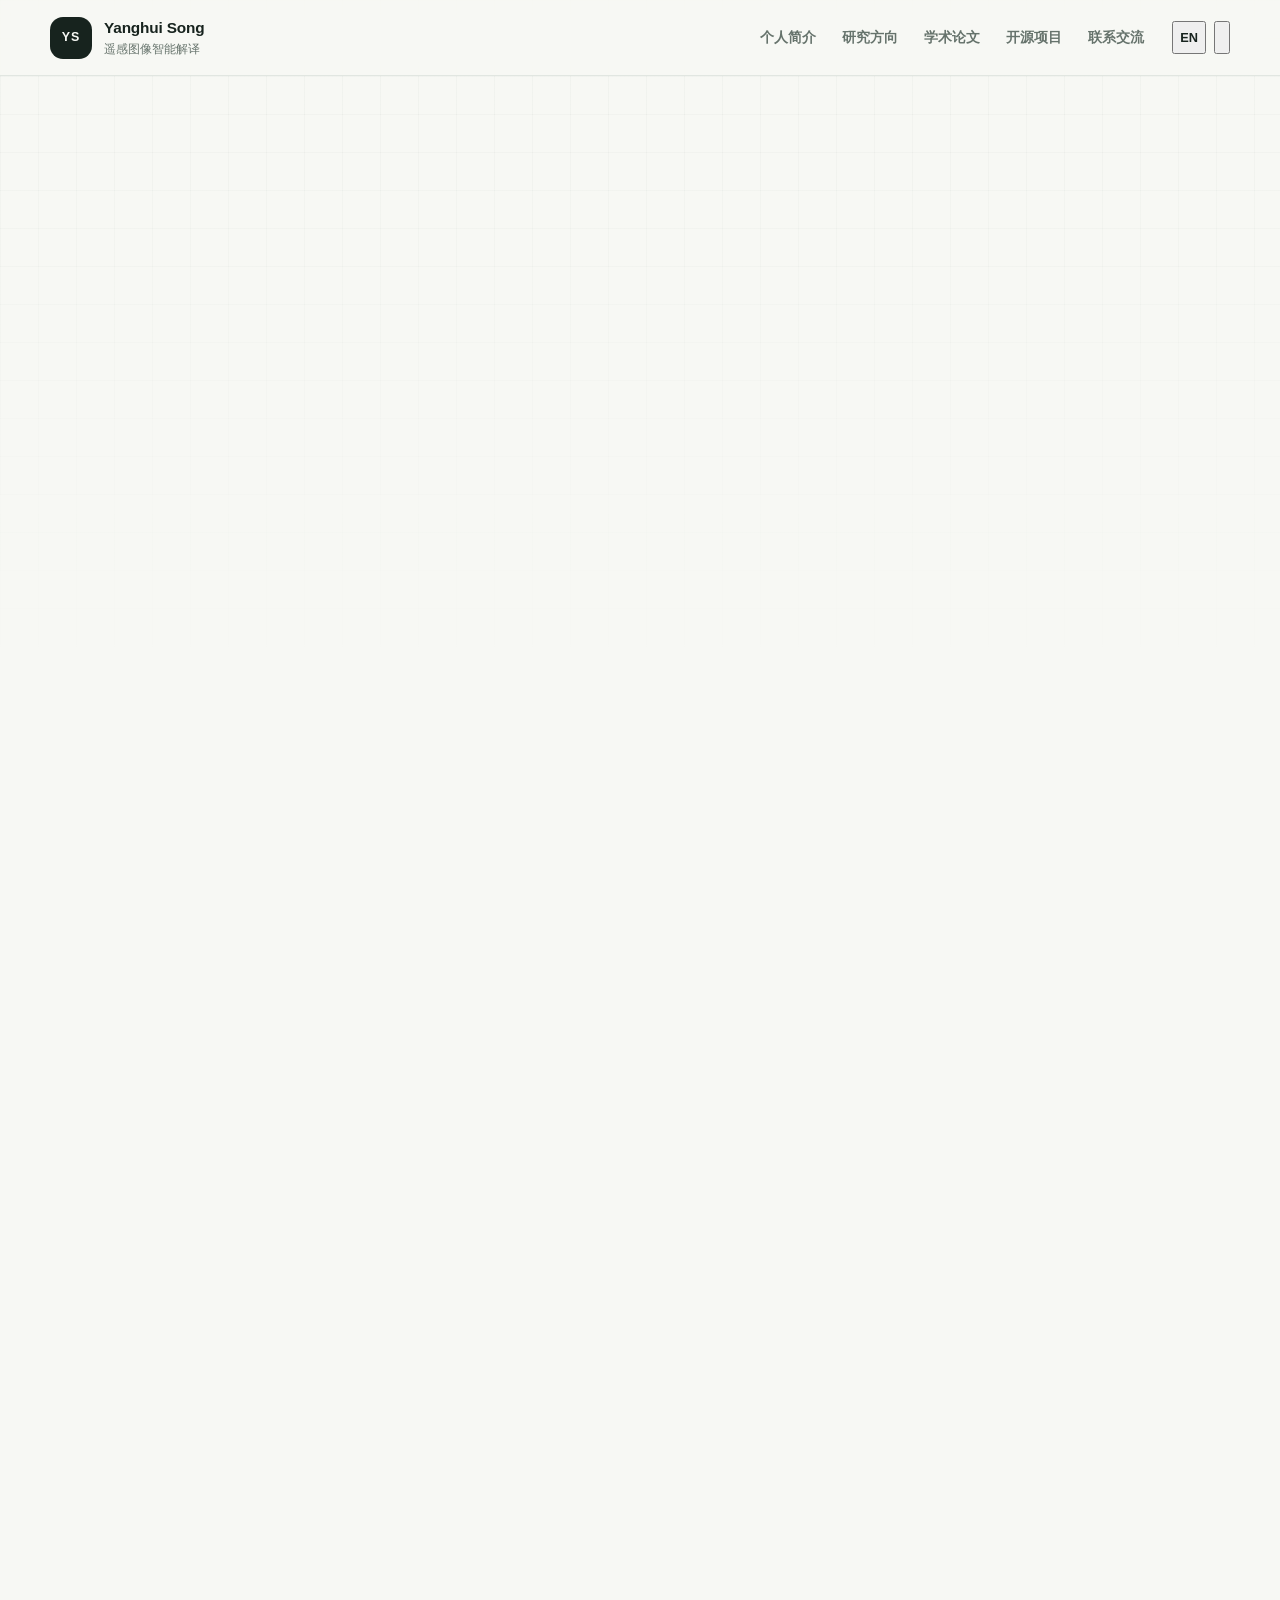
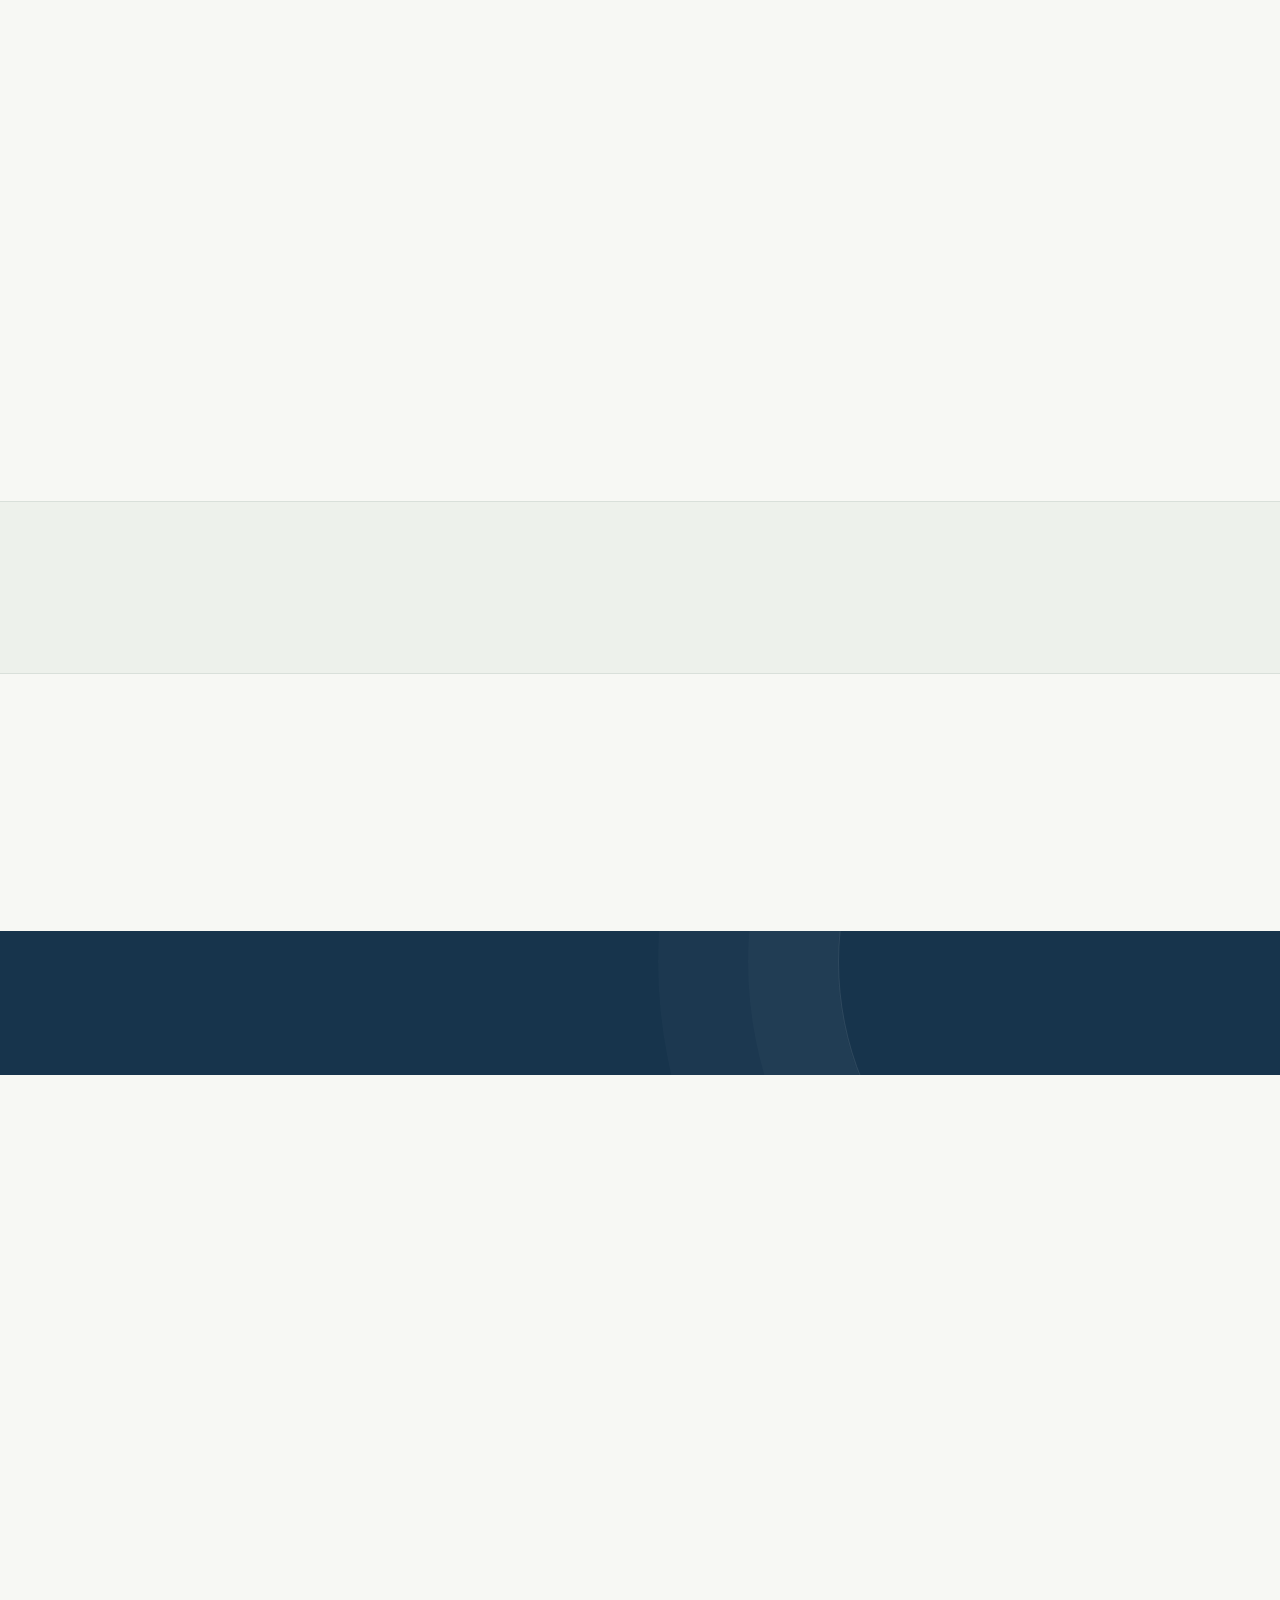
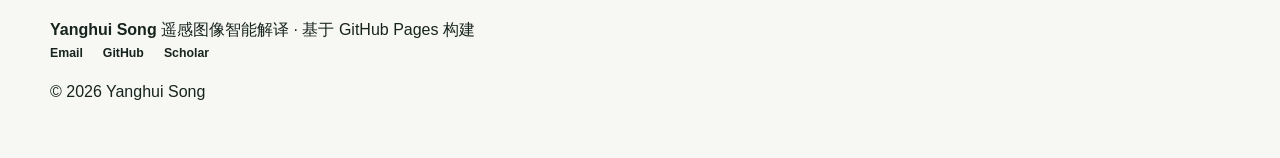
==== commit 006a39a2: "Add files via upload" ====
--- a/index.html
+++ b/index.html
@@ -1,389 +1,261 @@
 <!doctype html>
-<html lang="en" data-theme="light" data-lang="en">
+<html lang="zh-CN" data-lang="zh" data-theme="light">
 <head>
   <meta charset="utf-8" />
   <meta name="viewport" content="width=device-width, initial-scale=1" />
-  <meta name="description" content="Yanghui Song — remote sensing image intelligent interpretation, open-vocabulary segmentation, and geospatial foundation models." />
   <meta name="author" content="Yanghui Song" />
-  <meta name="theme-color" content="#f6f8f5" />
-  <meta property="og:title" content="Yanghui Song | Remote Sensing AI" />
-  <meta property="og:description" content="Research on foundation-model-driven remote sensing image intelligent interpretation." />
+  <meta name="description" content="Yanghui Song 的个人学术主页，研究方向为遥感图像智能解译、开放词汇分割、地理空间基础模型与鲁棒高效推理。" />
+  <meta name="theme-color" content="#f5f8f9" />
   <meta property="og:type" content="website" />
+  <meta property="og:title" content="Yanghui Song | 遥感图像智能解译" />
+  <meta property="og:description" content="遥感图像智能解译、开放词汇分割、地理空间基础模型与鲁棒高效推理。" />
   <meta property="og:image" content="assets/og-cover.svg" />
-  <title>Yanghui Song | Remote Sensing AI</title>
+  <meta name="twitter:card" content="summary_large_image" />
+  <meta property="og:url" content="https://yanghuisong.github.io/" />
+  <link rel="canonical" href="https://yanghuisong.github.io/" />
+  <title>Yanghui Song | 遥感图像智能解译</title>
   <link rel="icon" href="assets/favicon.svg" type="image/svg+xml" />
+  <link rel="preload" href="assets/profile-photo-small.webp" as="image" type="image/webp" />
   <link rel="stylesheet" href="assets/styles.css" />
+  <script type="application/ld+json">
+  {
+    "@context": "https://schema.org",
+    "@type": "Person",
+    "name": "Yanghui Song",
+    "url": "https://yanghuisong.github.io/",
+    "email": "mailto:yanghuisong55@gmail.com",
+    "affiliation": {
+      "@type": "CollegeOrUniversity",
+      "name": "Yunnan Normal University"
+    },
+    "sameAs": [
+      "https://github.com/YanghuiSong",
+      "https://scholar.google.com/citations?user=zi6ZBp8AAAAJ"
+    ],
+    "knowsAbout": [
+      "Remote sensing image interpretation",
+      "Open-vocabulary semantic segmentation",
+      "Geospatial foundation models",
+      "Test-time adaptation"
+    ]
+  }
+  </script>
+  <script>
+    (() => {
+      try {
+        const storedLanguage = localStorage.getItem('site-language');
+        const language = storedLanguage || (navigator.language.toLowerCase().startsWith('zh') ? 'zh' : 'en');
+        const storedTheme = localStorage.getItem('site-theme');
+        const theme = storedTheme || (matchMedia('(prefers-color-scheme: dark)').matches ? 'dark' : 'light');
+        document.documentElement.dataset.lang = language;
+        document.documentElement.lang = language === 'zh' ? 'zh-CN' : 'en';
+        document.documentElement.dataset.theme = theme;
+      } catch (_) {}
+    })();
+  </script>
 </head>
 <body>
-  <a class="skip-link" href="#main">Skip to content</a>
+  <a class="skip-link" href="#main" data-text="ui.accessibility.skip">跳转到主要内容</a>
 
   <header class="site-header" id="top">
     <div class="container nav-shell">
-      <a class="brand" href="#top" aria-label="Yanghui Song home">
+      <a class="brand" href="#top" aria-label="Yanghui Song homepage">
         <span class="brand-mark" aria-hidden="true">YS</span>
         <span class="brand-copy">
           <strong>Yanghui Song</strong>
-          <small data-i18n="brandRole">Remote Sensing AI</small>
+          <small data-text="profile.researchLabel">遥感图像智能解译</small>
         </span>
       </a>
 
       <nav class="desktop-nav" aria-label="Primary navigation">
-        <a href="#about" data-i18n="navAbout">About</a>
-        <a href="#research" data-i18n="navResearch">Research</a>
-        <a href="#publications" data-i18n="navPublications">Publications</a>
-        <a href="#projects" data-i18n="navProjects">Projects</a>
-        <a href="#contact" data-i18n="navContact">Contact</a>
+        <a href="#about" data-text="ui.nav.about">个人简介</a>
+        <a href="#research" data-text="ui.nav.research">研究方向</a>
+        <a href="#publications" data-text="ui.nav.publications">学术论文</a>
+        <a href="#projects" data-text="ui.nav.projects">开源项目</a>
+        <a href="#contact" data-text="ui.nav.contact">联系交流</a>
       </nav>
 
       <div class="nav-actions">
-        <button class="icon-button language-toggle" type="button" aria-label="Switch language" title="Switch language">
-          <span class="language-code">中</span>
+        <button class="utility-button language-toggle" type="button" aria-label="切换为英文">
+          <span class="language-code">EN</span>
         </button>
-        <button class="icon-button theme-toggle" type="button" aria-label="Switch color theme" title="Switch color theme">
-          <svg class="theme-icon theme-icon-moon" viewBox="0 0 24 24" aria-hidden="true"><path d="M21 12.8A9 9 0 1 1 11.2 3a7 7 0 0 0 9.8 9.8Z"/></svg>
-          <svg class="theme-icon theme-icon-sun" viewBox="0 0 24 24" aria-hidden="true"><circle cx="12" cy="12" r="4"/><path d="M12 2v2M12 20v2M4.93 4.93l1.42 1.42M17.66 17.66l1.41 1.41M2 12h2M20 12h2M4.93 19.07l1.42-1.42M17.66 6.34l1.41-1.41"/></svg>
+        <button class="utility-button theme-toggle" type="button" aria-label="切换明暗主题">
+          <svg class="icon moon-icon" viewBox="0 0 24 24" aria-hidden="true"><path d="M21 12.7A9 9 0 1 1 11.3 3a7 7 0 0 0 9.7 9.7Z"/></svg>
+          <svg class="icon sun-icon" viewBox="0 0 24 24" aria-hidden="true"><circle cx="12" cy="12" r="4"/><path d="M12 2v2M12 20v2M4.9 4.9l1.4 1.4M17.7 17.7l1.4 1.4M2 12h2M20 12h2M4.9 19.1l1.4-1.4M17.7 6.3l1.4-1.4"/></svg>
         </button>
-        <button class="icon-button menu-toggle" type="button" aria-expanded="false" aria-controls="mobile-menu" aria-label="Open navigation">
-          <svg viewBox="0 0 24 24" aria-hidden="true"><path d="M4 7h16M4 12h16M4 17h16"/></svg>
+        <button class="utility-button menu-toggle" type="button" aria-expanded="false" aria-controls="mobile-menu" aria-label="打开导航菜单">
+          <svg class="icon menu-icon" viewBox="0 0 24 24" aria-hidden="true"><path d="M4 7h16M4 12h16M4 17h16"/></svg>
+          <svg class="icon close-icon" viewBox="0 0 24 24" aria-hidden="true"><path d="m6 6 12 12M18 6 6 18"/></svg>
         </button>
       </div>
     </div>
 
     <nav class="mobile-nav" id="mobile-menu" aria-label="Mobile navigation" hidden>
-      <a href="#about" data-i18n="navAbout">About</a>
-      <a href="#research" data-i18n="navResearch">Research</a>
-      <a href="#publications" data-i18n="navPublications">Publications</a>
-      <a href="#projects" data-i18n="navProjects">Projects</a>
-      <a href="#contact" data-i18n="navContact">Contact</a>
+      <a href="#about" data-text="ui.nav.about">个人简介</a>
+      <a href="#research" data-text="ui.nav.research">研究方向</a>
+      <a href="#publications" data-text="ui.nav.publications">学术论文</a>
+      <a href="#projects" data-text="ui.nav.projects">开源项目</a>
+      <a href="#contact" data-text="ui.nav.contact">联系交流</a>
     </nav>
   </header>
 
   <main id="main">
-    <section class="hero section-pad">
-      <div class="container hero-grid">
+    <section class="hero section-space" aria-labelledby="hero-title">
+      <div class="hero-grid-lines" aria-hidden="true"></div>
+      <div class="container hero-layout">
         <div class="hero-copy reveal">
           <div class="eyebrow">
-            <span class="status-dot"></span>
-            <span data-i18n="heroEyebrow">Graduate researcher · Yunnan Normal University</span>
-          </div>
-          <h1>
-            <span data-i18n="heroLead">Interpreting Earth imagery with</span>
-            <em data-i18n="heroAccent">open and reliable AI.</em>
+            <span class="eyebrow-line" aria-hidden="true"></span>
+            <span data-text="hero.eyebrow">云南师范大学 · 硕士研究生</span>
+          </div>
+          <h1 id="hero-title">
+            <span data-text="hero.titleLead">面向真实地球观测场景的</span>
+            <strong data-text="hero.titleAccent">遥感图像智能解译</strong>
           </h1>
-          <p class="hero-summary" data-i18n="heroSummary">
-            I study remote sensing image intelligent interpretation, with a focus on vision foundation models, open-vocabulary segmentation, and robust geospatial perception.
+          <p class="hero-summary" data-text="hero.summary">
+            研究聚焦于遥感图像智能解译，重点探索视觉基础模型与视觉语言模型在开放词汇分割、鲁棒推理和高效地理空间感知中的方法与应用。
           </p>
           <div class="hero-actions">
             <a class="button button-primary" href="#publications">
-              <span data-i18n="viewResearch">View research</span>
-              <svg viewBox="0 0 24 24" aria-hidden="true"><path d="M5 12h14M13 6l6 6-6 6"/></svg>
-            </a>
-            <a class="button button-secondary" href="https://github.com/YanghuiSong" target="_blank" rel="noreferrer">
-              <svg viewBox="0 0 24 24" aria-hidden="true"><path d="M15 22v-4a4.8 4.8 0 0 0-1-3.5c3.3-.4 6.8-1.6 6.8-7A5.4 5.4 0 0 0 19.4 4 5 5 0 0 0 19.3.5S18.2.1 15 1.8a13.4 13.4 0 0 0-6 0C5.8.1 4.7.5 4.7.5A5 5 0 0 0 4.6 4a5.4 5.4 0 0 0-1.4 3.7c0 5.4 3.5 6.6 6.8 7A4.8 4.8 0 0 0 9 18v4"/><path d="M9 18c-3 .9-3-1.5-4-2"/></svg>
-              GitHub
-            </a>
-          </div>
-          <div class="hero-meta" aria-label="Research highlights">
-            <div><strong>IEEE GRSL</strong><span data-i18n="metaPaper">Journal publication</span></div>
-            <div><strong>8</strong><span data-i18n="metaBenchmarks">RS benchmarks evaluated</span></div>
-            <div><strong>OVSS</strong><span data-i18n="metaFocus">Current core focus</span></div>
-          </div>
-        </div>
-
-        <div class="hero-visual reveal" aria-label="Abstract remote sensing interpretation visualization">
-          <div class="orbit orbit-one"></div>
-          <div class="orbit orbit-two"></div>
-          <div class="visual-card">
-            <div class="visual-topbar">
-              <span data-i18n="visualLabel">Geospatial interpretation</span>
-              <span class="live-chip"><i></i>AI</span>
-            </div>
-            <svg class="earth-panel" viewBox="0 0 640 520" role="img" aria-labelledby="earth-title earth-desc">
-              <title id="earth-title">Remote sensing segmentation visualization</title>
-              <desc id="earth-desc">A stylized aerial landscape with segmentation overlays and scanning paths.</desc>
-              <defs>
-                <linearGradient id="land" x1="0" y1="0" x2="1" y2="1">
-                  <stop offset="0" stop-color="#dbe8d4"/>
-                  <stop offset="1" stop-color="#b4cba8"/>
-                </linearGradient>
-                <linearGradient id="water" x1="0" y1="0" x2="1" y2="1">
-                  <stop offset="0" stop-color="#81b7c6"/>
-                  <stop offset="1" stop-color="#39798e"/>
-                </linearGradient>
-                <filter id="shadow" x="-20%" y="-20%" width="140%" height="140%">
-                  <feDropShadow dx="0" dy="16" stdDeviation="18" flood-color="#173226" flood-opacity=".18"/>
-                </filter>
-              </defs>
-              <g filter="url(#shadow)">
-                <rect x="34" y="28" width="572" height="452" rx="28" fill="url(#land)"/>
-                <path d="M34 310C132 275 205 342 286 303s123-137 197-118c57 14 79 63 123 58v237H34Z" fill="url(#water)"/>
-                <path d="M-8 155 210 21l61 0L33 214Z" fill="#e9e4cf" opacity=".88"/>
-                <path d="m91 480 231-270 56 11-205 259Z" fill="#dad8c7" opacity=".9"/>
-                <path d="m398 28-91 135 42 22 119-157Z" fill="#d8d3bd"/>
-                <g fill="#eff2e9" stroke="#a3ae9f" stroke-width="2">
-                  <rect x="90" y="86" width="72" height="48" rx="5" transform="rotate(-16 90 86)"/>
-                  <rect x="170" y="62" width="94" height="58" rx="5" transform="rotate(-16 170 62)"/>
-                  <rect x="405" y="82" width="74" height="47" rx="5" transform="rotate(12 405 82)"/>
-                  <rect x="479" y="111" width="82" height="53" rx="5" transform="rotate(12 479 111)"/>
-                  <rect x="238" y="284" width="86" height="56" rx="5" transform="rotate(20 238 284)"/>
-                </g>
-                <g fill="#678f58">
-                  <circle cx="127" cy="215" r="31"/><circle cx="177" cy="203" r="24"/><circle cx="205" cy="229" r="34"/>
-                  <circle cx="441" cy="251" r="33"/><circle cx="486" cy="267" r="26"/><circle cx="531" cy="238" r="35"/>
-                  <circle cx="380" cy="365" r="25"/><circle cx="424" cy="385" r="34"/>
-                </g>
-                <g fill="none" stroke="#f8fbf6" stroke-width="3" opacity=".35">
-                  <path d="M54 350c91-40 161-27 233-66 72-40 105-119 195-117 50 1 79 22 108 40"/>
-                  <path d="M58 384c95-44 162-25 239-70 75-43 109-113 192-112 42 1 73 16 98 32"/>
-                  <path d="M72 418c82-34 157-23 225-58 81-42 122-105 199-102 37 1 64 11 87 25"/>
-                </g>
-                <g class="segmentation-overlay">
-                  <path d="M78 175 220 87l63 19-124 94Z" fill="#ef8354" opacity=".72"/>
-                  <path d="M365 62 553 115l-20 87-180-57Z" fill="#45a6a0" opacity=".66"/>
-                  <path d="M228 264 322 222l88 60-73 100-117-28Z" fill="#dfb948" opacity=".68"/>
-                </g>
-                <g fill="none" stroke="#ffffff" stroke-width="2.5" stroke-dasharray="7 8" opacity=".9">
-                  <rect x="69" y="69" width="231" height="151" rx="9"/>
-                  <rect x="338" y="50" width="232" height="168" rx="9"/>
-                  <rect x="202" y="224" width="230" height="179" rx="9"/>
-                </g>
-                <g fill="#16372d" font-family="system-ui, sans-serif" font-size="15" font-weight="700">
-                  <g transform="translate(81 83)"><rect width="72" height="27" rx="13.5" fill="#fff" opacity=".92"/><text x="14" y="19">building</text></g>
-                  <g transform="translate(350 65)"><rect width="72" height="27" rx="13.5" fill="#fff" opacity=".92"/><text x="17" y="19">trees</text></g>
-                  <g transform="translate(216 240)"><rect width="63" height="27" rx="13.5" fill="#fff" opacity=".92"/><text x="17" y="19">road</text></g>
-                </g>
-                <path class="scan-line" d="M47 40v426" stroke="#effff9" stroke-width="4" opacity=".86"/>
-              </g>
-            </svg>
-            <div class="visual-footer">
-              <div><span class="legend legend-a"></span><span data-i18n="legendSemantic">semantic evidence</span></div>
-              <div><span class="legend legend-b"></span><span data-i18n="legendInstance">instance evidence</span></div>
-              <div><span class="legend legend-c"></span><span data-i18n="legendPrompt">prompt calibration</span></div>
-            </div>
-          </div>
-        </div>
-      </div>
-    </section>
-
-    <section class="section-pad soft-section" id="about">
-      <div class="container about-grid">
+              <span data-text="ui.common.viewPublication">查看代表作</span>
+              <svg class="icon" viewBox="0 0 24 24" aria-hidden="true"><path d="M5 12h14M13 6l6 6-6 6"/></svg>
+            </a>
+            <a class="button button-secondary" data-profile-link="github" href="https://github.com/YanghuiSong" target="_blank" rel="noreferrer">
+              <svg class="icon" viewBox="0 0 24 24" aria-hidden="true"><path d="M15 22v-4a4.8 4.8 0 0 0-1-3.5c3.3-.4 6.8-1.6 6.8-7A5.4 5.4 0 0 0 19.4 4 5 5 0 0 0 19.3.5S18.2.1 15 1.8a13.4 13.4 0 0 0-6 0C5.8.1 4.7.5 4.7.5A5 5 0 0 0 4.6 4a5.4 5.4 0 0 0-1.4 3.7c0 5.4 3.5 6.6 6.8 7A4.8 4.8 0 0 0 9 18v4"/><path d="M9 18c-3 .9-3-1.5-4-2"/></svg>
+              <span data-text="ui.common.github">GitHub</span>
+            </a>
+            <a class="button button-quiet" data-profile-link="scholar" href="https://scholar.google.com/citations?user=zi6ZBp8AAAAJ" target="_blank" rel="noreferrer">
+              <span data-text="ui.common.scholar">Google Scholar</span>
+            </a>
+          </div>
+          <div class="metric-row" id="hero-metrics" aria-label="Research highlights"></div>
+        </div>
+
+        <figure class="profile-visual reveal">
+          <div class="photo-frame">
+            <picture>
+              <source media="(max-width: 720px)" srcset="assets/profile-photo-small.webp" type="image/webp" />
+              <img src="assets/profile-photo.webp" alt="Yanghui Song in a mountain landscape" width="1120" height="1400" fetchpriority="high" />
+            </picture>
+            <span class="frame-corner corner-top" aria-hidden="true"></span>
+            <span class="frame-corner corner-bottom" aria-hidden="true"></span>
+            <div class="photo-scan" aria-hidden="true"></div>
+          </div>
+          <figcaption>
+            <strong data-text="hero.photoCaption">从地球观测影像到开放世界理解</strong>
+            <span data-text="hero.photoMeta">视觉基础模型 · 开放词汇感知 · 鲁棒推理</span>
+          </figcaption>
+        </figure>
+      </div>
+    </section>
+
+    <section class="section-space soft-section" id="about" aria-labelledby="about-title">
+      <div class="container about-layout">
         <div class="section-heading reveal">
-          <span class="section-kicker" data-i18n="aboutKicker">About</span>
-          <h2 data-i18n="aboutTitle">A focused research profile in remote sensing image intelligent interpretation.</h2>
-        </div>
-        <div class="about-content reveal">
-          <p data-i18n="aboutP1">
-            I am a graduate student in Electronic Information at the School of Information Science and Technology, Yunnan Normal University. My work explores how general-purpose vision and vision-language foundation models can be adapted to complex Earth observation imagery.
-          </p>
-          <p data-i18n="aboutP2">
-            My current research centers on training-free and label-efficient methods for open-vocabulary remote sensing segmentation, with particular interest in prompt reliability, robust inference, and deployable geospatial intelligence.
-          </p>
-          <div class="affiliation-card">
-            <div class="affiliation-icon" aria-hidden="true">
-              <svg viewBox="0 0 24 24"><path d="m3 10 9-6 9 6-9 6Z"/><path d="M7 12v5c3 2 7 2 10 0v-5M21 10v6"/></svg>
-            </div>
-            <div>
-              <strong data-i18n="affiliationTitle">Yunnan Normal University</strong>
-              <span data-i18n="affiliationText">School of Information Science and Technology · Kunming, China</span>
-            </div>
-          </div>
-        </div>
-      </div>
-    </section>
-
-    <section class="section-pad" id="research">
-      <div class="container">
-        <div class="section-heading centered reveal">
-          <span class="section-kicker" data-i18n="researchKicker">Research directions</span>
-          <h2 data-i18n="researchTitle">One coherent agenda: intelligent interpretation of remote sensing imagery.</h2>
-          <p data-i18n="researchIntro">From pixel-level parsing to open-world understanding, the goal is accurate, robust, and efficient Earth observation intelligence.</p>
-        </div>
-
-        <div class="research-grid">
-          <article class="research-card reveal">
-            <span class="card-index">01</span>
-            <div class="research-icon teal" aria-hidden="true"><svg viewBox="0 0 24 24"><path d="M3 6h18v12H3z"/><path d="m3 14 4-4 4 3 4-5 6 6"/><circle cx="8" cy="9" r="1"/></svg></div>
-            <h3 data-i18n="r1Title">Open-Vocabulary Segmentation</h3>
-            <p data-i18n="r1Text">Pixel-level recognition beyond a fixed label space for diverse aerial and satellite scenes.</p>
-            <div class="tag-row"><span>OVSS</span><span>Semantic Segmentation</span><span>Open World</span></div>
-          </article>
-
-          <article class="research-card reveal">
-            <span class="card-index">02</span>
-            <div class="research-icon blue" aria-hidden="true"><svg viewBox="0 0 24 24"><path d="M12 3 4 7v10l8 4 8-4V7Z"/><path d="m4 7 8 4 8-4M12 11v10"/></svg></div>
-            <h3 data-i18n="r2Title">Geospatial Foundation Models</h3>
-            <p data-i18n="r2Text">Adapting large vision and vision-language models to remote sensing scale, density, and domain gaps.</p>
-            <div class="tag-row"><span>SAM 3</span><span>VLM</span><span>Foundation Models</span></div>
-          </article>
-
-          <article class="research-card reveal">
-            <span class="card-index">03</span>
-            <div class="research-icon amber" aria-hidden="true"><svg viewBox="0 0 24 24"><path d="M12 22s8-4 8-10V5l-8-3-8 3v7c0 6 8 10 8 10Z"/><path d="m9 12 2 2 4-4"/></svg></div>
-            <h3 data-i18n="r3Title">Robust & Efficient Inference</h3>
-            <p data-i18n="r3Text">Reliable prompt selection, corruption robustness, and low-overhead inference without retraining.</p>
-            <div class="tag-row"><span>Robustness</span><span>Training-Free</span><span>Efficiency</span></div>
-          </article>
-
-          <article class="research-card reveal">
-            <span class="card-index">04</span>
-            <div class="research-icon coral" aria-hidden="true"><svg viewBox="0 0 24 24"><circle cx="12" cy="12" r="3"/><path d="M19.4 15a1.7 1.7 0 0 0 .3 1.9l.1.1-2.8 2.8-.1-.1a1.7 1.7 0 0 0-1.9-.3 1.7 1.7 0 0 0-1 1.6v.2h-4V21a1.7 1.7 0 0 0-1-1.6 1.7 1.7 0 0 0-1.9.3l-.1.1L4.2 17l.1-.1a1.7 1.7 0 0 0 .3-1.9A1.7 1.7 0 0 0 3 14H2.8v-4H3a1.7 1.7 0 0 0 1.6-1 1.7 1.7 0 0 0-.3-1.9L4.2 7 7 4.2l.1.1A1.7 1.7 0 0 0 9 4.6a1.7 1.7 0 0 0 1-1.6v-.2h4V3a1.7 1.7 0 0 0 1 1.6 1.7 1.7 0 0 0 1.9-.3l.1-.1L19.8 7l-.1.1a1.7 1.7 0 0 0-.3 1.9 1.7 1.7 0 0 0 1.6 1h.2v4H21a1.7 1.7 0 0 0-1.6 1Z"/></svg></div>
-            <h3 data-i18n="r4Title">Multimodal Earth Understanding</h3>
-            <p data-i18n="r4Text">Connecting imagery, language, prompts, and spatial priors for richer geospatial reasoning.</p>
-            <div class="tag-row"><span>Vision-Language</span><span>Prompting</span><span>Reasoning</span></div>
-          </article>
-        </div>
-      </div>
-    </section>
-
-    <section class="section-pad publication-section" id="publications">
-      <div class="container">
-        <div class="section-heading reveal">
-          <span class="section-kicker" data-i18n="publicationKicker">Selected publication</span>
-          <h2 data-i18n="publicationTitle">Research published in IEEE Geoscience and Remote Sensing Letters.</h2>
-        </div>
-
-        <article class="publication-card reveal">
-          <div class="publication-visual">
-            <img src="assets/paper-proc-sam3.png" alt="Stylized overview of prompt-calibrated remote sensing segmentation" loading="lazy" />
-            <span class="venue-badge">IEEE GRSL 2026</span>
-          </div>
-          <div class="publication-copy">
-            <div class="publication-meta">
-              <span>Journal Article</span>
-              <span>Vol. 23</span>
-              <span>Article 6015205</span>
-            </div>
-            <h3>Prompt-Calibrated SAM 3 for Open-Vocabulary Remote-Sensing Semantic Segmentation</h3>
-            <p class="authors"><strong>Yanghui Song</strong>, Nanqing Liu, Haonan Yin, Yingjie Gao, Chengfu Yang, and Qi Ming</p>
-            <p class="publication-abstract" data-i18n="paperAbstract">
-              ProC-SAM3 calibrates the prompt interface of frozen SAM 3 through an offline prompt pool, cached text embeddings, presence-guided residual fusion, and peak-preserving class aggregation. Across eight remote sensing benchmarks, it reaches 56.1% average mIoU and improves over the previous best training-free method by 3.9 points.
-            </p>
-            <div class="publication-links">
-              <a href="https://ieeexplore.ieee.org/abstract/document/11609477" target="_blank" rel="noreferrer" class="paper-link primary-link">
-                <svg viewBox="0 0 24 24" aria-hidden="true"><path d="M14 3h7v7M10 14 21 3M21 14v5a2 2 0 0 1-2 2H5a2 2 0 0 1-2-2V5a2 2 0 0 1 2-2h5"/></svg>
-                IEEE Xplore
-              </a>
-              <a href="https://doi.org/10.1109/LGRS.2026.3713378" target="_blank" rel="noreferrer" class="paper-link">DOI</a>
-              <a href="https://arxiv.org/abs/2606.21863" target="_blank" rel="noreferrer" class="paper-link">arXiv</a>
-              <a href="https://github.com/YanghuiSong/ProC-SAM3" target="_blank" rel="noreferrer" class="paper-link">Code</a>
-              <button class="paper-link citation-button" type="button" data-i18n="copyBibtex">Copy BibTeX</button>
-            </div>
-            <div class="citation-toast" role="status" aria-live="polite" hidden data-i18n="citationCopied">BibTeX copied.</div>
-          </div>
-        </article>
-      </div>
-    </section>
-
-    <section class="section-pad" id="projects">
+          <span class="section-kicker" data-text="about.kicker">个人简介</span>
+          <h2 id="about-title" data-text="about.title">围绕遥感图像智能解译，构建统一而持续的研究主线。</h2>
+        </div>
+        <div class="about-body reveal">
+          <div class="about-prose" id="about-paragraphs"></div>
+          <dl class="profile-details" id="profile-details"></dl>
+        </div>
+      </div>
+    </section>
+
+    <section class="section-space" id="research" aria-labelledby="research-title">
+      <div class="container">
+        <div class="section-heading section-heading-wide reveal">
+          <span class="section-kicker" data-text="researchSection.kicker">研究方向</span>
+          <h2 id="research-title" data-text="researchSection.title">从基础模型到可靠推理的遥感智能解译。</h2>
+          <p data-text="researchSection.intro">以开放世界地理空间感知为目标，关注方法的准确性、鲁棒性、可解释性与部署效率。</p>
+        </div>
+        <div class="research-grid" id="research-grid"></div>
+      </div>
+    </section>
+
+    <section class="section-space publication-section" id="publications" aria-labelledby="publications-title">
+      <div class="container">
+        <div class="section-heading section-heading-wide reveal">
+          <span class="section-kicker" data-text="publicationsSection.kicker">学术论文</span>
+          <h2 id="publications-title" data-text="publicationsSection.title">代表性研究成果</h2>
+          <p data-text="publicationsSection.intro">论文信息、主图、代码与 BibTeX 均由配置文件统一管理，后续可直接追加新条目。</p>
+        </div>
+        <div class="publication-list" id="publication-list"></div>
+      </div>
+    </section>
+
+    <section class="section-space" id="projects" aria-labelledby="projects-title">
       <div class="container">
         <div class="section-heading split-heading reveal">
           <div>
-            <span class="section-kicker" data-i18n="projectsKicker">Open-source projects</span>
-            <h2 data-i18n="projectsTitle">Code and research resources for remote sensing interpretation.</h2>
-          </div>
-          <a class="text-link" href="https://github.com/YanghuiSong?tab=repositories" target="_blank" rel="noreferrer">
-            <span data-i18n="allRepositories">All repositories</span>
-            <svg viewBox="0 0 24 24" aria-hidden="true"><path d="M5 12h14M13 6l6 6-6 6"/></svg>
+            <span class="section-kicker" data-text="projectsSection.kicker">开源项目</span>
+            <h2 id="projects-title" data-text="projectsSection.title">与遥感图像智能解译相关的代码与研究资源</h2>
+          </div>
+          <a class="inline-link" data-profile-link="repositories" href="https://github.com/YanghuiSong?tab=repositories" target="_blank" rel="noreferrer">
+            <span data-text="ui.common.allRepositories">查看全部仓库</span>
+            <svg class="icon" viewBox="0 0 24 24" aria-hidden="true"><path d="M5 12h14M13 6l6 6-6 6"/></svg>
           </a>
         </div>
-
-        <div class="project-grid">
-          <article class="project-card reveal" data-repo="ProC-SAM3">
-            <div class="project-card-top">
-              <span class="project-status featured" data-i18n="featuredProject">Featured</span>
-              <span class="star-count" title="GitHub stars">★ <b>17</b></span>
-            </div>
-            <h3>ProC-SAM3</h3>
-            <p data-i18n="project1Text">Prompt-calibrated SAM 3 for training-free open-vocabulary semantic segmentation in remote sensing imagery.</p>
-            <div class="project-tags"><span>Python</span><span>SAM 3</span><span>OVSS</span></div>
-            <a href="https://github.com/YanghuiSong/ProC-SAM3" target="_blank" rel="noreferrer" aria-label="Open ProC-SAM3 repository">
-              <span data-i18n="viewRepository">View repository</span>
-              <svg viewBox="0 0 24 24" aria-hidden="true"><path d="M5 12h14M13 6l6 6-6 6"/></svg>
-            </a>
-          </article>
-
-          <article class="project-card reveal" data-repo="RS-Falcon">
-            <div class="project-card-top">
-              <span class="project-status" data-i18n="researchCode">Research code</span>
-              <span class="star-count" title="GitHub stars">★ <b>0</b></span>
-            </div>
-            <h3>RS-Falcon</h3>
-            <p data-i18n="project2Text">A prompt-calibrated Falcon-Perception pipeline evaluated across diverse remote sensing segmentation benchmarks.</p>
-            <div class="project-tags"><span>Python</span><span>Falcon</span><span>Segmentation</span></div>
-            <a href="https://github.com/YanghuiSong/RS-Falcon" target="_blank" rel="noreferrer" aria-label="Open RS-Falcon repository">
-              <span data-i18n="viewRepository">View repository</span>
-              <svg viewBox="0 0 24 24" aria-hidden="true"><path d="M5 12h14M13 6l6 6-6 6"/></svg>
-            </a>
-          </article>
-
-          <article class="project-card reveal" data-repo="SAM3opinRS">
-            <div class="project-card-top">
-              <span class="project-status" data-i18n="analysisProject">Analysis</span>
-              <span class="star-count" title="GitHub stars">★ <b>0</b></span>
-            </div>
-            <h3>SAM3opinRS</h3>
-            <p data-i18n="project3Text">Feature evolution and representation analysis of SAM 3 for remote sensing images and semantic alignment.</p>
-            <div class="project-tags"><span>SAM 3</span><span>Features</span><span>Visualization</span></div>
-            <a href="https://github.com/YanghuiSong/SAM3opinRS" target="_blank" rel="noreferrer" aria-label="Open SAM3opinRS repository">
-              <span data-i18n="viewRepository">View repository</span>
-              <svg viewBox="0 0 24 24" aria-hidden="true"><path d="M5 12h14M13 6l6 6-6 6"/></svg>
-            </a>
-          </article>
-
-          <article class="project-card reveal" data-repo="SYH_GoGoGo">
-            <div class="project-card-top">
-              <span class="project-status" data-i18n="knowledgeBase">Knowledge base</span>
-              <span class="star-count" title="GitHub stars">★ <b>10</b></span>
-            </div>
-            <h3>Remote Sensing Research Notes</h3>
-            <p data-i18n="project4Text">A curated and continuously updated collection of papers, code reproductions, and technical notes on remote sensing AI.</p>
-            <div class="project-tags"><span>Reading</span><span>Reproduction</span><span>Resources</span></div>
-            <a href="https://github.com/YanghuiSong/SYH_GoGoGo" target="_blank" rel="noreferrer" aria-label="Open research notes repository">
-              <span data-i18n="viewRepository">View repository</span>
-              <svg viewBox="0 0 24 24" aria-hidden="true"><path d="M5 12h14M13 6l6 6-6 6"/></svg>
-            </a>
-          </article>
-        </div>
-      </div>
-    </section>
-
-    <section class="section-pad contact-section" id="contact">
-      <div class="container contact-card reveal">
-        <div>
-          <span class="section-kicker light-kicker" data-i18n="contactKicker">Collaboration</span>
-          <h2 data-i18n="contactTitle">Interested in remote sensing foundation models or open-vocabulary perception?</h2>
-          <p data-i18n="contactText">I welcome research discussions, reproducibility collaborations, and open-source projects in intelligent Earth observation.</p>
-        </div>
-        <div class="contact-actions">
-          <a class="button contact-button" href="mailto:yanghuisong55@gmail.com">
-            <svg viewBox="0 0 24 24" aria-hidden="true"><path d="M4 4h16v16H4z"/><path d="m4 6 8 7 8-7"/></svg>
-            <span data-i18n="sendEmail">Send email</span>
-          </a>
-          <a class="button contact-button ghost" href="https://scholar.google.com/citations?user=zi6ZBp8AAAAJ" target="_blank" rel="noreferrer">Google Scholar</a>
+        <div class="project-grid" id="project-grid"></div>
+      </div>
+    </section>
+
+    <section class="section-space contact-section" id="contact" aria-labelledby="contact-title">
+      <div class="container">
+        <div class="contact-panel reveal">
+          <div>
+            <span class="section-kicker section-kicker-light" data-text="contact.kicker">联系交流</span>
+            <h2 id="contact-title" data-text="contact.title">欢迎围绕遥感基础模型、开放词汇感知与测试时适应开展交流。</h2>
+            <p data-text="contact.text">欢迎学术讨论、复现合作和开源项目共建。邮件是最直接的联系方式。</p>
+          </div>
+          <div class="contact-actions">
+            <a class="button contact-button" data-profile-link="email" href="mailto:yanghuisong55@gmail.com">
+              <svg class="icon" viewBox="0 0 24 24" aria-hidden="true"><path d="M4 5h16v14H4z"/><path d="m4 7 8 6 8-6"/></svg>
+              <span data-text="ui.common.emailMe">发送邮件</span>
+            </a>
+            <a class="button contact-button contact-button-secondary" data-profile-link="scholar" href="https://scholar.google.com/citations?user=zi6ZBp8AAAAJ" target="_blank" rel="noreferrer">
+              <span data-text="ui.common.scholar">Google Scholar</span>
+            </a>
+          </div>
         </div>
       </div>
     </section>
   </main>
 
   <footer class="site-footer">
-    <div class="container footer-grid">
-      <div>
+    <div class="container footer-layout">
+      <div class="footer-identity">
         <strong>Yanghui Song</strong>
-        <span data-i18n="footerFocus">Remote Sensing Image Intelligent Interpretation</span>
+        <span data-text="footer.note">遥感图像智能解译 · 基于 GitHub Pages 构建</span>
       </div>
       <div class="footer-links">
-        <a href="mailto:yanghuisong55@gmail.com">Email</a>
-        <a href="https://github.com/YanghuiSong" target="_blank" rel="noreferrer">GitHub</a>
-        <a href="https://ieeexplore.ieee.org/abstract/document/11609477" target="_blank" rel="noreferrer">IEEE Xplore</a>
-      </div>
-      <p>© <span id="current-year">2026</span> Yanghui Song. <span data-i18n="footerBuilt">Built for GitHub Pages.</span></p>
+        <a data-profile-link="email" href="mailto:yanghuisong55@gmail.com">Email</a>
+        <a data-profile-link="github" href="https://github.com/YanghuiSong" target="_blank" rel="noreferrer">GitHub</a>
+        <a data-profile-link="scholar" href="https://scholar.google.com/citations?user=zi6ZBp8AAAAJ" target="_blank" rel="noreferrer">Scholar</a>
+      </div>
+      <p>© <span id="current-year">2026</span> Yanghui Song</p>
     </div>
   </footer>
 
-  <button class="back-to-top" type="button" aria-label="Back to top">
-    <svg viewBox="0 0 24 24" aria-hidden="true"><path d="m6 15 6-6 6 6"/></svg>
+  <button class="back-to-top" type="button" aria-label="返回顶部">
+    <svg class="icon" viewBox="0 0 24 24" aria-hidden="true"><path d="m6 15 6-6 6 6"/></svg>
   </button>
 
-  <script src="assets/script.js" defer></script>
+  <dialog class="figure-dialog" id="figure-dialog">
+    <div class="dialog-toolbar">
+      <span id="dialog-title">Publication figure</span>
+      <button class="dialog-close" type="button" aria-label="关闭大图">
+        <svg class="icon" viewBox="0 0 24 24" aria-hidden="true"><path d="m6 6 12 12M18 6 6 18"/></svg>
+      </button>
+    </div>
+    <div class="dialog-image-wrap">
+      <img id="dialog-image" src="" alt="" />
+    </div>
+  </dialog>
+
+  <div class="toast" role="status" aria-live="polite" hidden></div>
+
+  <script src="assets/site-data.js" defer></script>
+  <script src="assets/app.js" defer></script>
 </body>
 </html>
--- a/assets/styles.css
+++ b/assets/styles.css
@@ -0,0 +1,309 @@
+:root {
+  --bg: #f7f8f4;
+  --bg-elevated: #ffffff;
+  --bg-soft: #edf1eb;
+  --text: #17231e;
+  --muted: #66736c;
+  --line: #d9e0da;
+  --primary: #175f4b;
+  --primary-2: #238269;
+  --primary-soft: #dcece5;
+  --navy: #17344c;
+  --teal: #2f8f8a;
+  --blue: #4b78a4;
+  --amber: #c49332;
+  --coral: #d86b50;
+  --shadow-sm: 0 10px 30px rgba(30, 53, 43, 0.07);
+  --shadow-lg: 0 30px 90px rgba(24, 51, 40, 0.14);
+  --radius-sm: 12px;
+  --radius-md: 22px;
+  --radius-lg: 32px;
+  --container: 1180px;
+  --header-height: 76px;
+  color-scheme: light;
+}
+
+html[data-theme="dark"] {
+  --bg: #101713;
+  --bg-elevated: #17211c;
+  --bg-soft: #131d18;
+  --text: #edf4ef;
+  --muted: #a8b7ae;
+  --line: #2b3931;
+  --primary: #63c0a0;
+  --primary-2: #7bd5b5;
+  --primary-soft: #1e3c31;
+  --navy: #9bc8e8;
+  --shadow-sm: 0 10px 30px rgba(0, 0, 0, 0.2);
+  --shadow-lg: 0 30px 90px rgba(0, 0, 0, 0.34);
+  color-scheme: dark;
+}
+
+* { box-sizing: border-box; }
+html { scroll-behavior: smooth; scroll-padding-top: calc(var(--header-height) + 24px); }
+body {
+  margin: 0;
+  background: var(--bg);
+  color: var(--text);
+  font-family: Inter, ui-sans-serif, -apple-system, BlinkMacSystemFont, "Segoe UI", "PingFang SC", "Hiragino Sans GB", "Microsoft YaHei", sans-serif;
+  line-height: 1.65;
+  -webkit-font-smoothing: antialiased;
+}
+body::before {
+  content: "";
+  position: fixed;
+  inset: 0;
+  z-index: -2;
+  pointer-events: none;
+  background-image:
+    linear-gradient(rgba(53, 83, 68, .035) 1px, transparent 1px),
+    linear-gradient(90deg, rgba(53, 83, 68, .035) 1px, transparent 1px);
+  background-size: 38px 38px;
+  mask-image: linear-gradient(to bottom, #000, transparent 76%);
+}
+
+img, svg { display: block; max-width: 100%; }
+a { color: inherit; text-decoration: none; }
+button, input, textarea, select { font: inherit; }
+button { color: inherit; }
+
+.skip-link {
+  position: fixed;
+  left: 16px;
+  top: -80px;
+  z-index: 1000;
+  padding: 10px 14px;
+  background: var(--text);
+  color: var(--bg);
+  border-radius: 8px;
+  transition: top .2s ease;
+}
+.skip-link:focus { top: 12px; }
+
+.container { width: min(calc(100% - 40px), var(--container)); margin-inline: auto; }
+.section-pad { padding: 112px 0; }
+.soft-section { background: var(--bg-soft); border-block: 1px solid var(--line); }
+
+.site-header {
+  height: var(--header-height);
+  position: sticky;
+  top: 0;
+  z-index: 100;
+  background: color-mix(in srgb, var(--bg) 86%, transparent);
+  backdrop-filter: blur(18px);
+  border-bottom: 1px solid color-mix(in srgb, var(--line) 72%, transparent);
+}
+.nav-shell { height: 100%; display: flex; align-items: center; justify-content: space-between; gap: 28px; }
+.brand { display: inline-flex; align-items: center; gap: 12px; min-width: max-content; }
+.brand-mark {
+  width: 42px; height: 42px; border-radius: 13px; display: grid; place-items: center;
+  background: var(--text); color: var(--bg); font-size: .78rem; font-weight: 800; letter-spacing: .08em;
+}
+.brand-copy { display: flex; flex-direction: column; line-height: 1.2; }
+.brand-copy strong { font-size: .96rem; letter-spacing: -.01em; }
+.brand-copy small { color: var(--muted); font-size: .73rem; margin-top: 4px; }
+.desktop-nav { display: flex; align-items: center; gap: 26px; margin-left: auto; }
+.desktop-nav a { color: var(--muted); font-size: .87rem; font-weight: 600; transition: color .2s ease; }
+.desktop-nav a:hover, .desktop-nav a.active { color: var(--primary); }
+.nav-actions { display: flex; gap: 8px; }
+.icon-button {
+  width: 40px; height: 40px; border: 1px solid var(--line); border-radius: 12px; background: var(--bg-elevated);
+  display: grid; place-items: center; cursor: pointer; transition: transform .2s ease, border-color .2s ease, background .2s ease;
+}
+.icon-button:hover { transform: translateY(-2px); border-color: var(--primary); }
+.icon-button svg { width: 18px; height: 18px; fill: none; stroke: currentColor; stroke-width: 1.8; stroke-linecap: round; stroke-linejoin: round; }
+.language-code { font-size: .8rem; font-weight: 800; }
+.theme-icon-sun { display: none !important; }
+html[data-theme="dark"] .theme-icon-moon { display: none !important; }
+html[data-theme="dark"] .theme-icon-sun { display: block !important; }
+.menu-toggle { display: none; }
+.mobile-nav {
+  position: absolute; top: calc(100% + 1px); left: 20px; right: 20px; padding: 12px;
+  background: var(--bg-elevated); border: 1px solid var(--line); border-radius: 18px; box-shadow: var(--shadow-lg);
+}
+.mobile-nav a { display: block; padding: 12px 14px; border-radius: 10px; color: var(--muted); font-weight: 650; }
+.mobile-nav a:hover { background: var(--primary-soft); color: var(--primary); }
+
+.hero { min-height: calc(100vh - var(--header-height)); display: flex; align-items: center; overflow: hidden; padding-top: 84px; }
+.hero-grid { display: grid; grid-template-columns: 1.03fr .97fr; align-items: center; gap: 80px; }
+.eyebrow, .section-kicker {
+  display: inline-flex; align-items: center; gap: 9px; color: var(--primary); font-size: .74rem; font-weight: 800;
+  text-transform: uppercase; letter-spacing: .14em;
+}
+.status-dot { width: 8px; height: 8px; border-radius: 50%; background: #45a56d; box-shadow: 0 0 0 5px rgba(69, 165, 109, .12); }
+.hero h1 { margin: 26px 0 24px; max-width: 760px; font-size: clamp(3.15rem, 6.7vw, 6.35rem); line-height: .98; letter-spacing: -.065em; font-weight: 720; }
+.hero h1 em { display: block; color: var(--primary); font-family: Georgia, "Times New Roman", serif; font-weight: 500; letter-spacing: -.055em; }
+.hero-summary { max-width: 650px; margin: 0; color: var(--muted); font-size: 1.12rem; line-height: 1.85; }
+.hero-actions { display: flex; flex-wrap: wrap; gap: 12px; margin-top: 36px; }
+.button {
+  min-height: 50px; padding: 0 20px; border-radius: 14px; display: inline-flex; align-items: center; justify-content: center; gap: 10px;
+  font-size: .88rem; font-weight: 750; border: 1px solid transparent; transition: transform .2s ease, box-shadow .2s ease, border-color .2s ease, background .2s ease;
+}
+.button svg, .text-link svg, .project-card > a svg, .paper-link svg { width: 18px; height: 18px; fill: none; stroke: currentColor; stroke-width: 1.8; stroke-linecap: round; stroke-linejoin: round; }
+.button:hover { transform: translateY(-2px); }
+.button-primary { background: var(--text); color: var(--bg); box-shadow: var(--shadow-sm); }
+.button-primary:hover { box-shadow: var(--shadow-lg); }
+.button-secondary { background: var(--bg-elevated); border-color: var(--line); color: var(--text); }
+.button-secondary:hover { border-color: var(--primary); }
+.hero-meta { margin-top: 48px; padding-top: 28px; border-top: 1px solid var(--line); display: grid; grid-template-columns: repeat(3, 1fr); gap: 20px; }
+.hero-meta div { display: flex; flex-direction: column; gap: 5px; }
+.hero-meta strong { font-size: .94rem; }
+.hero-meta span { color: var(--muted); font-size: .75rem; }
+
+.hero-visual { position: relative; min-width: 0; }
+.visual-card { position: relative; z-index: 2; padding: 16px; border-radius: 34px; background: color-mix(in srgb, var(--bg-elevated) 92%, transparent); border: 1px solid var(--line); box-shadow: var(--shadow-lg); transform: rotate(1.5deg); }
+.visual-topbar, .visual-footer { display: flex; align-items: center; justify-content: space-between; gap: 12px; }
+.visual-topbar { padding: 5px 8px 14px; color: var(--muted); font-size: .74rem; font-weight: 700; }
+.live-chip { display: inline-flex; align-items: center; gap: 6px; padding: 5px 9px; border-radius: 999px; background: var(--primary-soft); color: var(--primary); }
+.live-chip i { width: 6px; height: 6px; background: var(--primary); border-radius: 50%; }
+.earth-panel { border-radius: 24px; width: 100%; overflow: hidden; }
+.scan-line { animation: scan 5.5s ease-in-out infinite; }
+.segmentation-overlay { animation: pulseOverlay 4s ease-in-out infinite; transform-origin: center; }
+.visual-footer { padding: 14px 8px 4px; justify-content: flex-start; flex-wrap: wrap; color: var(--muted); font-size: .67rem; }
+.visual-footer div { display: flex; align-items: center; gap: 6px; }
+.legend { width: 8px; height: 8px; border-radius: 2px; }
+.legend-a { background: var(--coral); }.legend-b { background: var(--teal); }.legend-c { background: var(--amber); }
+.orbit { position: absolute; border: 1px dashed color-mix(in srgb, var(--primary) 35%, transparent); border-radius: 50%; z-index: 1; }
+.orbit-one { width: 520px; height: 520px; right: -110px; top: -70px; animation: orbit 28s linear infinite; }
+.orbit-two { width: 360px; height: 360px; left: -80px; bottom: -90px; animation: orbit 22s linear infinite reverse; }
+
+.section-heading { max-width: 780px; }
+.section-heading h2 { margin: 14px 0 0; font-size: clamp(2.2rem, 4vw, 4rem); line-height: 1.12; letter-spacing: -.045em; }
+.section-heading p { color: var(--muted); max-width: 660px; margin: 20px 0 0; }
+.section-heading.centered { margin-inline: auto; text-align: center; }
+.section-heading.centered p { margin-inline: auto; }
+.about-grid { display: grid; grid-template-columns: .9fr 1.1fr; gap: 90px; align-items: start; }
+.about-content p { margin: 0 0 20px; color: var(--muted); font-size: 1.06rem; line-height: 1.9; }
+.affiliation-card { margin-top: 34px; padding: 20px; display: flex; gap: 16px; align-items: center; background: var(--bg-elevated); border: 1px solid var(--line); border-radius: 18px; box-shadow: var(--shadow-sm); }
+.affiliation-icon { width: 48px; height: 48px; border-radius: 14px; background: var(--primary-soft); color: var(--primary); display: grid; place-items: center; flex: 0 0 auto; }
+.affiliation-icon svg { width: 24px; fill: none; stroke: currentColor; stroke-width: 1.7; stroke-linecap: round; stroke-linejoin: round; }
+.affiliation-card div:last-child { display: flex; flex-direction: column; gap: 4px; }
+.affiliation-card span { color: var(--muted); font-size: .82rem; }
+
+.research-grid { margin-top: 56px; display: grid; grid-template-columns: repeat(2, 1fr); gap: 18px; }
+.research-card { position: relative; min-height: 330px; padding: 34px; background: var(--bg-elevated); border: 1px solid var(--line); border-radius: var(--radius-md); box-shadow: var(--shadow-sm); overflow: hidden; transition: transform .25s ease, border-color .25s ease, box-shadow .25s ease; }
+.research-card:hover { transform: translateY(-5px); border-color: color-mix(in srgb, var(--primary) 45%, var(--line)); box-shadow: var(--shadow-lg); }
+.card-index { position: absolute; right: 24px; top: 20px; color: color-mix(in srgb, var(--muted) 28%, transparent); font-size: 3.6rem; line-height: 1; font-weight: 800; letter-spacing: -.08em; }
+.research-icon { width: 52px; height: 52px; border-radius: 15px; display: grid; place-items: center; }
+.research-icon svg { width: 26px; fill: none; stroke: currentColor; stroke-width: 1.7; stroke-linecap: round; stroke-linejoin: round; }
+.research-icon.teal { color: var(--teal); background: color-mix(in srgb, var(--teal) 14%, transparent); }
+.research-icon.blue { color: var(--blue); background: color-mix(in srgb, var(--blue) 14%, transparent); }
+.research-icon.amber { color: var(--amber); background: color-mix(in srgb, var(--amber) 15%, transparent); }
+.research-icon.coral { color: var(--coral); background: color-mix(in srgb, var(--coral) 14%, transparent); }
+.research-card h3 { margin: 32px 0 12px; font-size: 1.35rem; letter-spacing: -.025em; }
+.research-card p { margin: 0; max-width: 510px; color: var(--muted); }
+.tag-row, .project-tags { display: flex; flex-wrap: wrap; gap: 7px; margin-top: 28px; }
+.tag-row span, .project-tags span { padding: 6px 10px; border-radius: 999px; background: var(--bg-soft); color: var(--muted); font-size: .68rem; font-weight: 720; }
+
+.publication-section { background: var(--navy); color: #f4faf7; overflow: hidden; position: relative; }
+.publication-section::before { content: ""; position: absolute; width: 620px; height: 620px; border-radius: 50%; right: -180px; top: -280px; border: 1px solid rgba(255,255,255,.1); box-shadow: 0 0 0 90px rgba(255,255,255,.025), 0 0 0 180px rgba(255,255,255,.018); }
+.publication-section .section-kicker { color: #8dd9bd; }
+.publication-section .section-heading { position: relative; z-index: 1; }
+.publication-card { position: relative; z-index: 1; display: grid; grid-template-columns: .82fr 1.18fr; margin-top: 52px; background: #f7faf8; color: #17231e; border-radius: 30px; overflow: hidden; box-shadow: 0 30px 90px rgba(0,0,0,.26); }
+.publication-visual { min-height: 500px; position: relative; background: #dde9e3; }
+.publication-visual img { width: 100%; height: 100%; object-fit: cover; }
+.venue-badge { position: absolute; left: 22px; bottom: 22px; padding: 8px 12px; background: rgba(17, 47, 38, .88); color: white; border-radius: 999px; font-size: .7rem; font-weight: 800; letter-spacing: .04em; backdrop-filter: blur(8px); }
+.publication-copy { padding: 50px; display: flex; flex-direction: column; justify-content: center; }
+.publication-meta { display: flex; flex-wrap: wrap; gap: 8px 18px; color: #63716a; font-size: .72rem; font-weight: 750; text-transform: uppercase; letter-spacing: .08em; }
+.publication-copy h3 { margin: 20px 0 14px; font-size: clamp(1.8rem, 3.1vw, 3rem); line-height: 1.13; letter-spacing: -.04em; }
+.authors { color: #486057; margin: 0; font-size: .88rem; }
+.publication-abstract { color: #596b63; margin: 24px 0 0; line-height: 1.82; }
+.publication-links { margin-top: 30px; display: flex; flex-wrap: wrap; gap: 9px; }
+.paper-link { min-height: 42px; padding: 0 14px; display: inline-flex; align-items: center; gap: 8px; border: 1px solid #cfd9d3; border-radius: 11px; background: #fff; color: #27473b; font-size: .76rem; font-weight: 800; cursor: pointer; }
+.paper-link:hover { border-color: #2a7b5e; color: #175f4b; }
+.primary-link { background: #173f31; color: #fff; border-color: #173f31; }
+.primary-link:hover { color: #fff; background: #235e49; }
+.citation-toast { margin-top: 13px; color: #267151; font-size: .76rem; font-weight: 750; }
+
+.split-heading { max-width: none; display: flex; justify-content: space-between; align-items: end; gap: 40px; }
+.split-heading > div { max-width: 760px; }
+.text-link { display: inline-flex; align-items: center; gap: 8px; color: var(--primary); font-size: .82rem; font-weight: 800; min-width: max-content; }
+.project-grid { margin-top: 52px; display: grid; grid-template-columns: repeat(2, 1fr); gap: 18px; }
+.project-card { min-height: 300px; padding: 30px; border-radius: var(--radius-md); background: var(--bg-elevated); border: 1px solid var(--line); box-shadow: var(--shadow-sm); display: flex; flex-direction: column; transition: transform .25s ease, box-shadow .25s ease, border-color .25s ease; }
+.project-card:hover { transform: translateY(-5px); box-shadow: var(--shadow-lg); border-color: color-mix(in srgb, var(--primary) 42%, var(--line)); }
+.project-card-top { display: flex; justify-content: space-between; align-items: center; gap: 12px; }
+.project-status { color: var(--muted); font-size: .69rem; font-weight: 800; letter-spacing: .07em; text-transform: uppercase; }
+.project-status.featured { color: var(--primary); }
+.star-count { color: var(--amber); font-size: .76rem; }
+.star-count b { color: var(--muted); margin-left: 3px; }
+.project-card h3 { margin: 28px 0 12px; font-size: 1.55rem; letter-spacing: -.035em; }
+.project-card p { color: var(--muted); margin: 0; }
+.project-tags { margin-top: 22px; }
+.project-card > a { margin-top: auto; padding-top: 28px; display: flex; justify-content: space-between; align-items: center; color: var(--primary); font-size: .78rem; font-weight: 800; }
+
+.contact-section { padding-top: 20px; }
+.contact-card { padding: 62px; border-radius: var(--radius-lg); background: #163f32; color: #f3faf6; display: grid; grid-template-columns: 1.2fr .8fr; align-items: center; gap: 60px; box-shadow: var(--shadow-lg); position: relative; overflow: hidden; }
+.contact-card::after { content: ""; position: absolute; width: 340px; height: 340px; border: 1px solid rgba(255,255,255,.12); border-radius: 50%; right: -90px; bottom: -180px; box-shadow: 0 0 0 60px rgba(255,255,255,.025), 0 0 0 120px rgba(255,255,255,.018); }
+.light-kicker { color: #8ed8bc; }
+.contact-card h2 { margin: 13px 0 14px; font-size: clamp(2rem, 3.5vw, 3.5rem); line-height: 1.13; letter-spacing: -.045em; }
+.contact-card p { color: #bfd0c8; max-width: 720px; margin: 0; }
+.contact-actions { display: flex; flex-direction: column; align-items: stretch; gap: 10px; position: relative; z-index: 1; }
+.contact-button { background: #f4faf6; color: #173f31; }
+.contact-button.ghost { background: transparent; color: #f4faf6; border-color: rgba(255,255,255,.28); }
+.contact-button svg { width: 18px; fill: none; stroke: currentColor; stroke-width: 1.8; stroke-linecap: round; stroke-linejoin: round; }
+
+.site-footer { padding: 56px 0 36px; }
+.footer-grid { display: grid; grid-template-columns: 1fr auto; gap: 22px 40px; align-items: center; }
+.footer-grid > div:first-child { display: flex; flex-direction: column; gap: 3px; }
+.footer-grid span, .footer-grid p { color: var(--muted); font-size: .76rem; }
+.footer-links { display: flex; gap: 20px; font-size: .77rem; font-weight: 750; }
+.footer-links a:hover { color: var(--primary); }
+.footer-grid p { grid-column: 1 / -1; margin: 0; padding-top: 20px; border-top: 1px solid var(--line); }
+.back-to-top { position: fixed; right: 22px; bottom: 22px; z-index: 50; width: 44px; height: 44px; border-radius: 14px; border: 1px solid var(--line); background: var(--bg-elevated); box-shadow: var(--shadow-sm); display: grid; place-items: center; cursor: pointer; opacity: 0; transform: translateY(10px); pointer-events: none; transition: .2s ease; }
+.back-to-top.visible { opacity: 1; transform: translateY(0); pointer-events: auto; }
+.back-to-top svg { width: 20px; fill: none; stroke: currentColor; stroke-width: 1.8; stroke-linecap: round; stroke-linejoin: round; }
+
+.reveal { opacity: 0; transform: translateY(24px); transition: opacity .7s cubic-bezier(.2,.65,.25,1), transform .7s cubic-bezier(.2,.65,.25,1); }
+.reveal.visible { opacity: 1; transform: translateY(0); }
+
+@keyframes scan { 0%, 100% { transform: translateX(0); } 50% { transform: translateX(540px); } }
+@keyframes pulseOverlay { 0%,100% { opacity: .82; } 50% { opacity: 1; } }
+@keyframes orbit { to { transform: rotate(360deg); } }
+
+@media (prefers-reduced-motion: reduce) {
+  *, *::before, *::after { scroll-behavior: auto !important; animation-duration: .001ms !important; animation-iteration-count: 1 !important; transition-duration: .001ms !important; }
+  .reveal { opacity: 1; transform: none; }
+}
+
+@media (max-width: 980px) {
+  .desktop-nav { display: none; }
+  .menu-toggle { display: grid; }
+  .hero { min-height: auto; }
+  .hero-grid { grid-template-columns: 1fr; gap: 60px; }
+  .hero-copy { max-width: 800px; }
+  .hero-visual { width: min(100%, 650px); margin-inline: auto; }
+  .about-grid { grid-template-columns: 1fr; gap: 45px; }
+  .publication-card { grid-template-columns: 1fr; }
+  .publication-visual { min-height: 390px; }
+  .contact-card { grid-template-columns: 1fr; gap: 36px; }
+  .contact-actions { flex-direction: row; }
+  .contact-actions .button { flex: 1; }
+}
+
+@media (max-width: 720px) {
+  :root { --header-height: 68px; }
+  .container { width: min(calc(100% - 28px), var(--container)); }
+  .section-pad { padding: 82px 0; }
+  .brand-copy small { display: none; }
+  .nav-shell { gap: 12px; }
+  .hero { padding-top: 54px; }
+  .hero h1 { font-size: clamp(2.75rem, 13vw, 4.7rem); }
+  .hero-summary { font-size: 1rem; }
+  .hero-meta { grid-template-columns: 1fr; gap: 14px; }
+  .hero-meta div { display: grid; grid-template-columns: 90px 1fr; align-items: baseline; }
+  .visual-card { padding: 10px; border-radius: 24px; }
+  .earth-panel { border-radius: 18px; }
+  .visual-footer { display: none; }
+  .research-grid, .project-grid { grid-template-columns: 1fr; }
+  .research-card { min-height: 300px; padding: 28px; }
+  .split-heading { display: block; }
+  .split-heading .text-link { margin-top: 24px; }
+  .publication-copy { padding: 32px 25px 36px; }
+  .publication-visual { min-height: 300px; }
+  .publication-meta { gap: 7px 12px; }
+  .contact-card { padding: 38px 25px; border-radius: 24px; }
+  .contact-actions { flex-direction: column; }
+  .footer-grid { grid-template-columns: 1fr; }
+  .footer-links { flex-wrap: wrap; }
+  .footer-grid p { grid-column: auto; }
+}
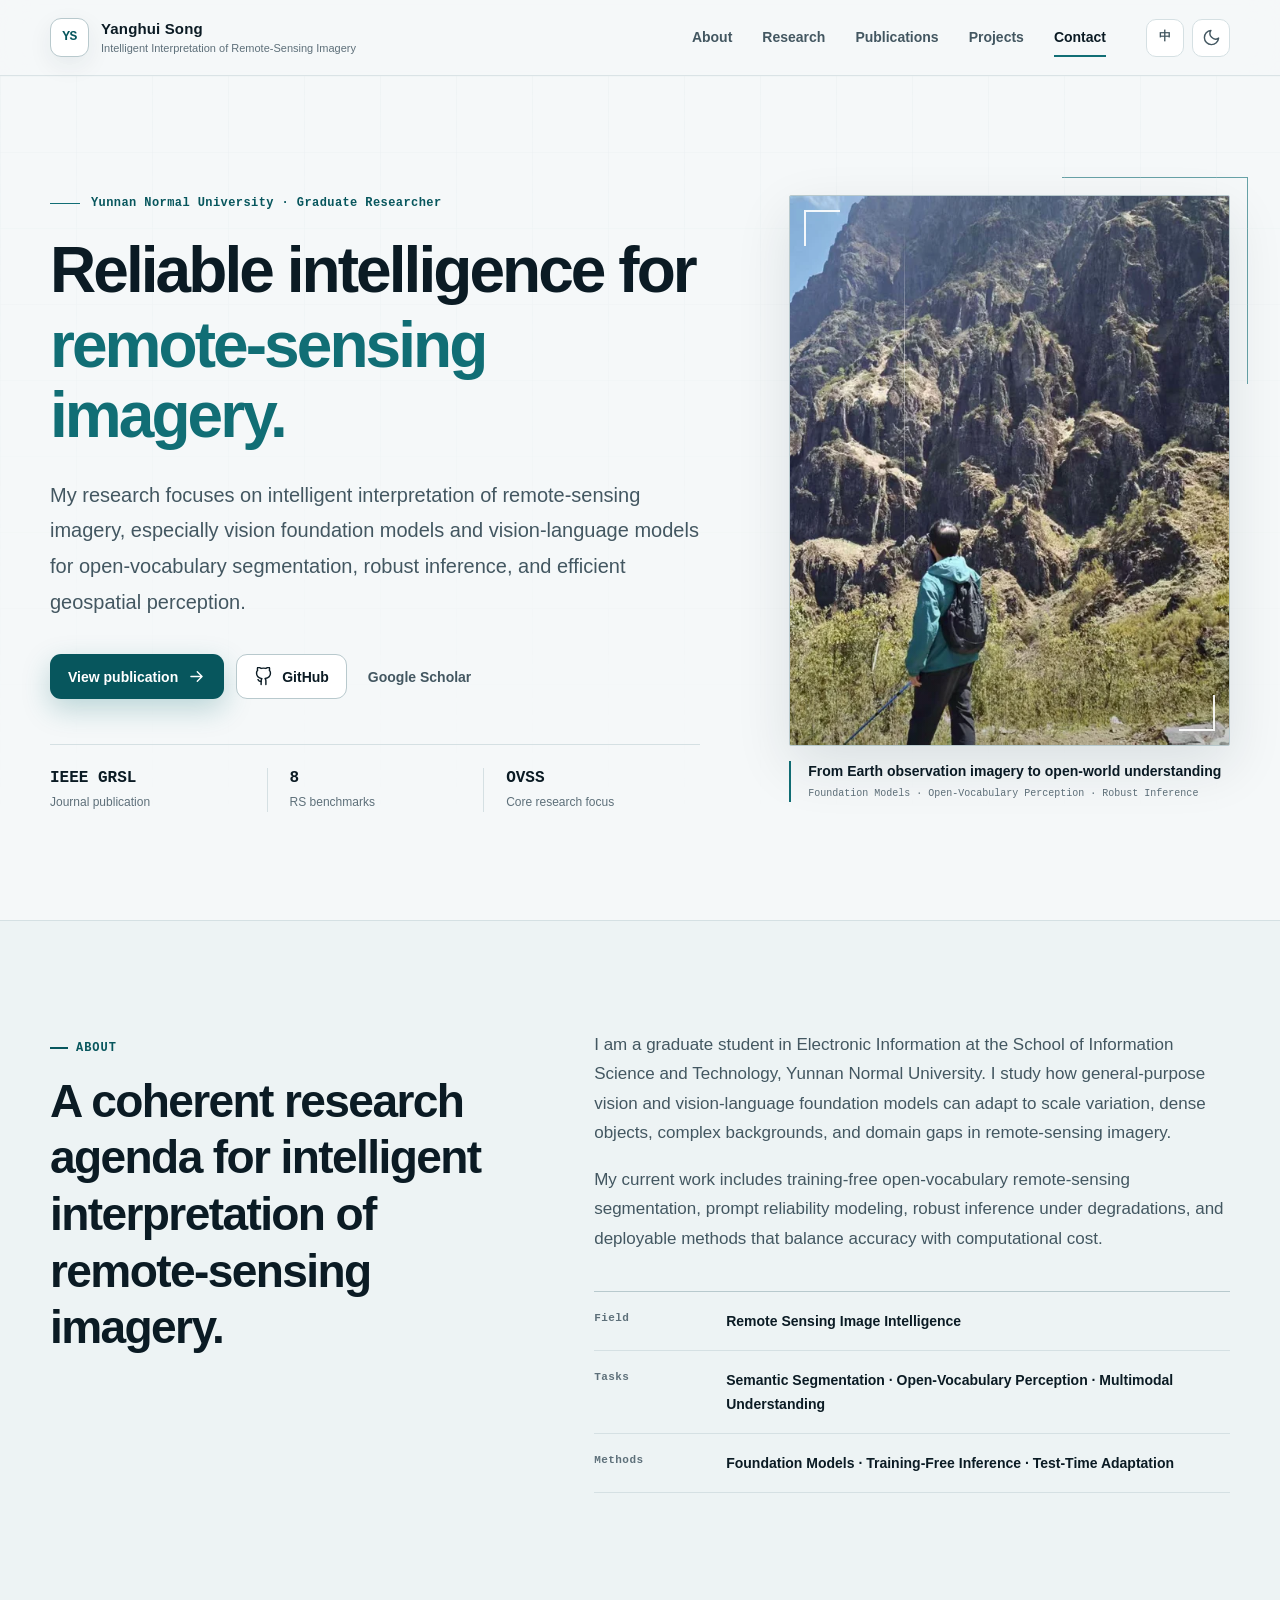
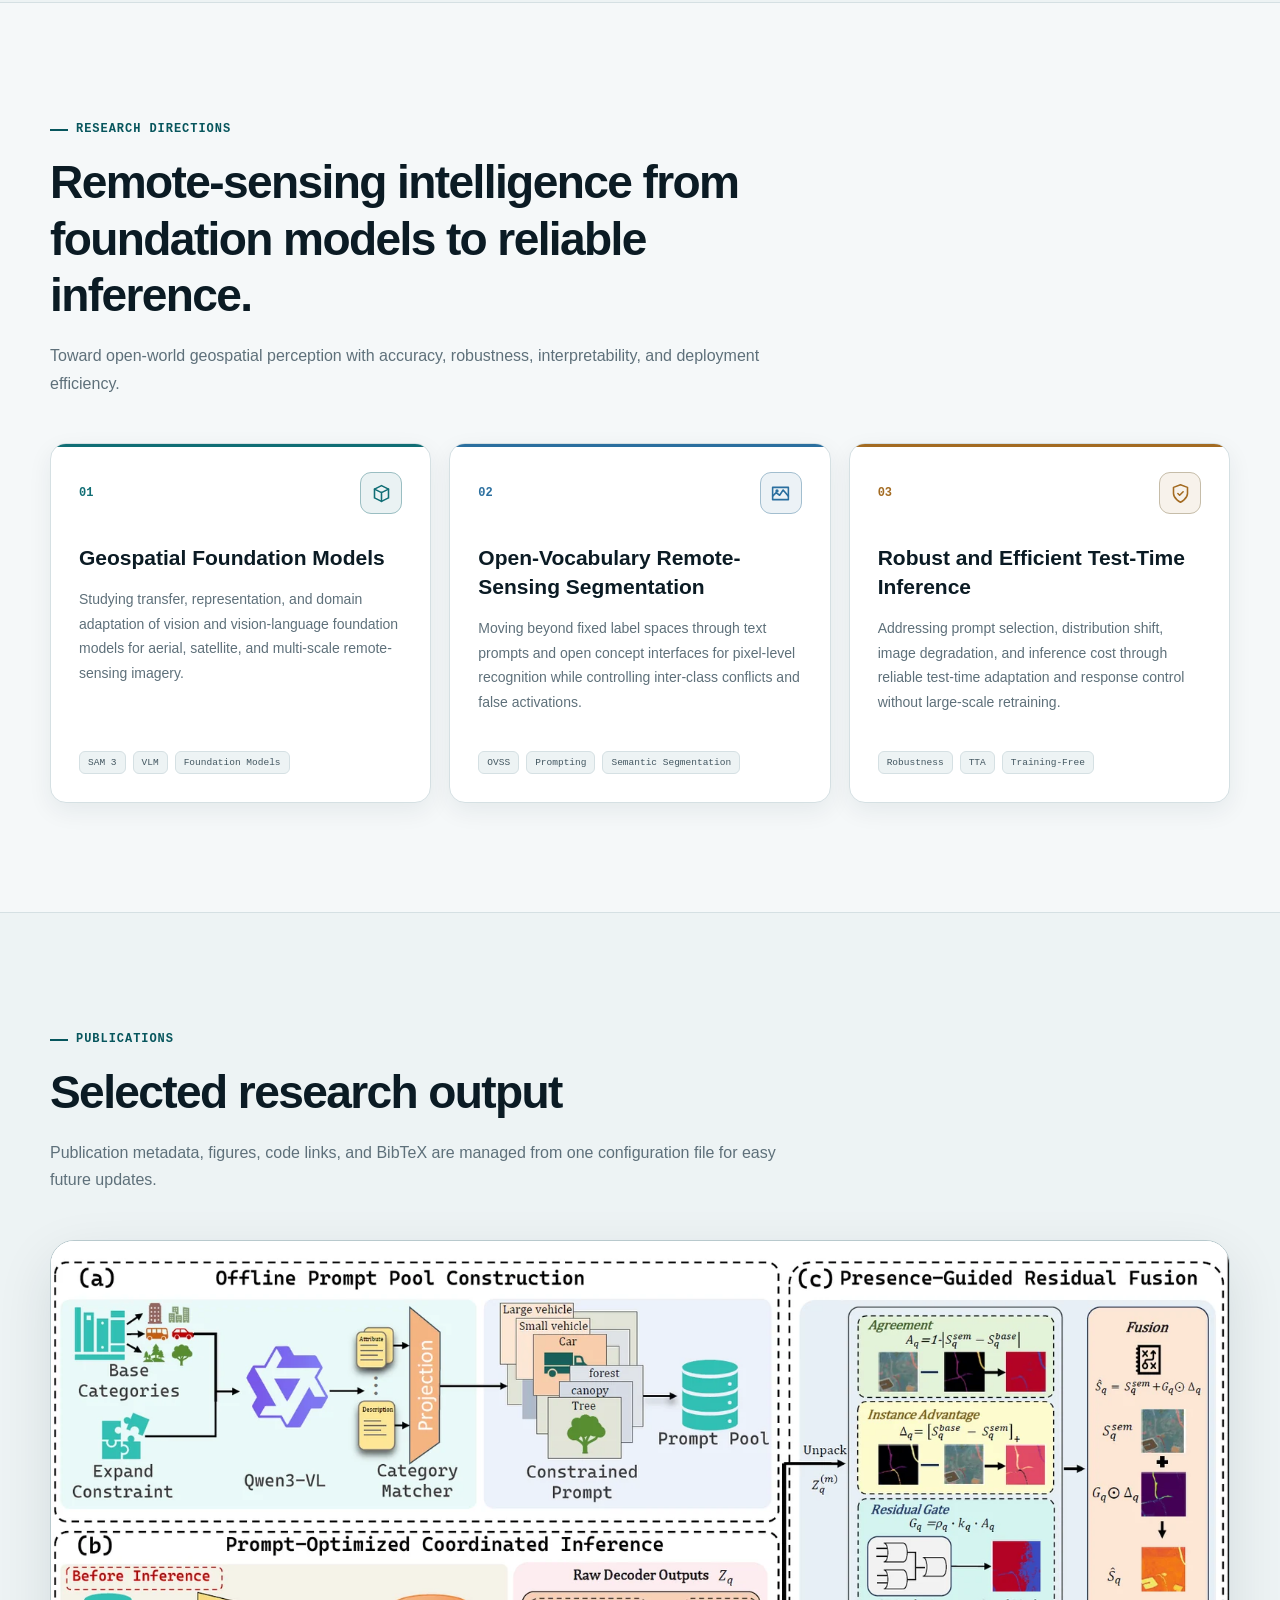
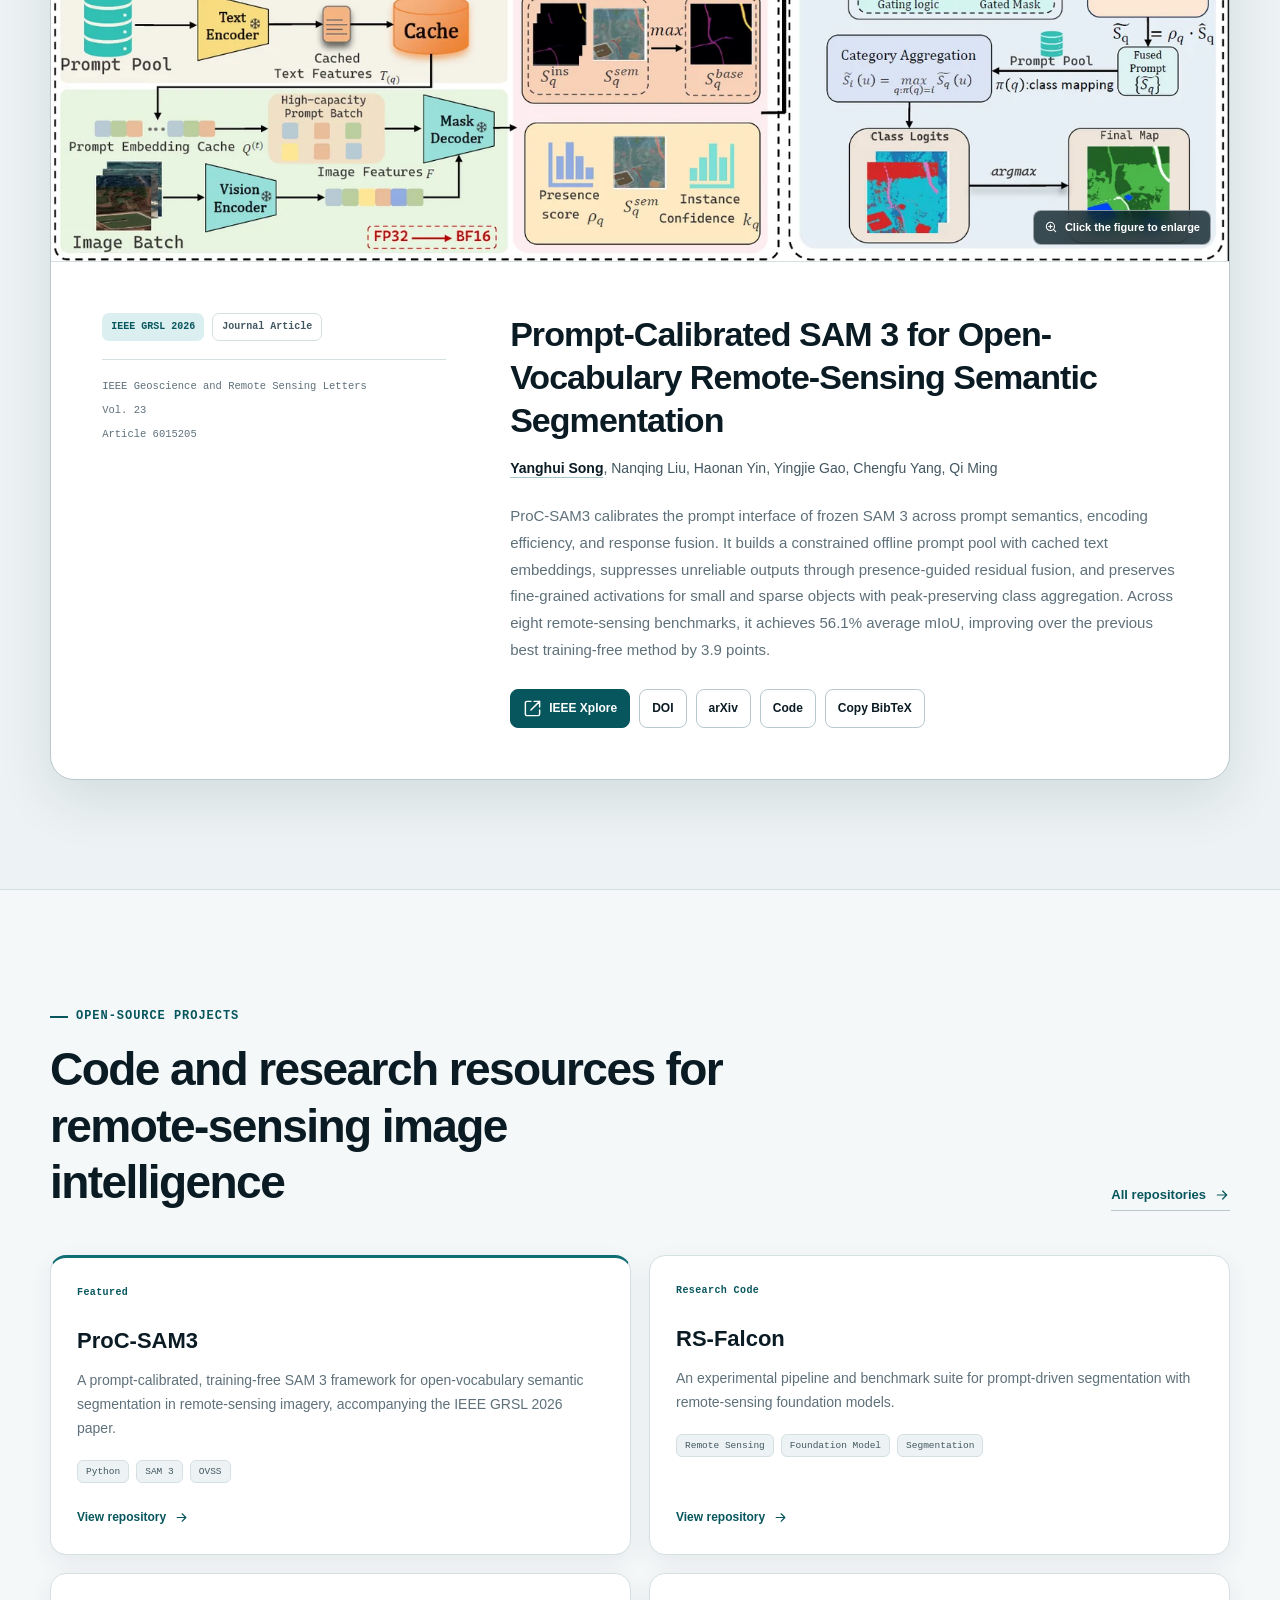
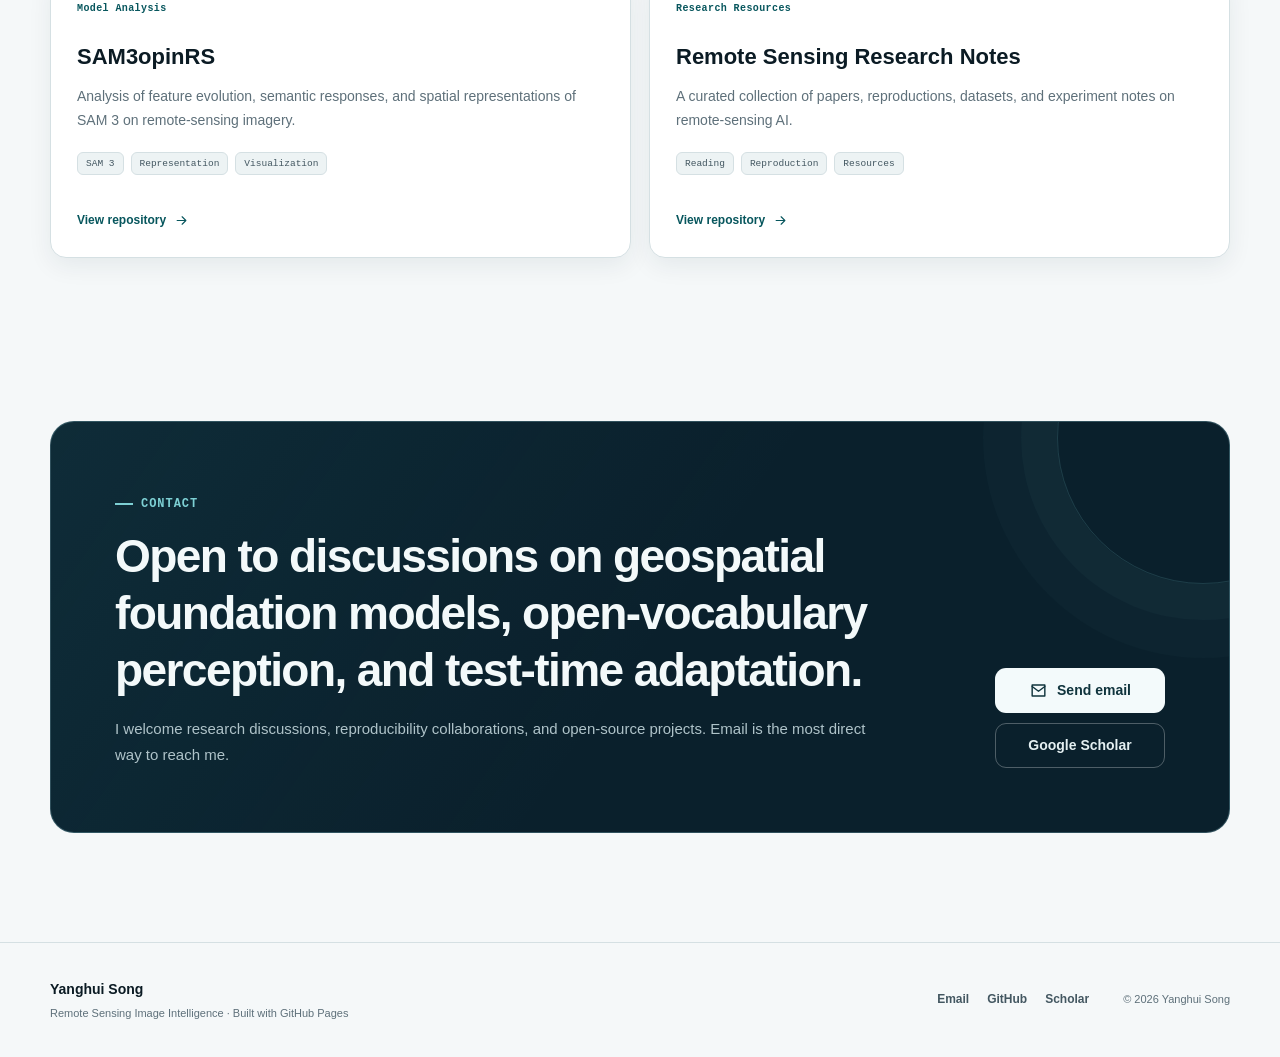
==== commit 80823f21: "Update index.html" ====
--- a/index.html
+++ b/index.html
@@ -44,7 +44,7 @@
     (() => {
       try {
         const storedLanguage = localStorage.getItem('site-language');
-        const language = storedLanguage || (navigator.language.toLowerCase().startsWith('zh') ? 'zh' : 'en');
+        const language = storedLanguage || 'en';
         const storedTheme = localStorage.getItem('site-theme');
         const theme = storedTheme || (matchMedia('(prefers-color-scheme: dark)').matches ? 'dark' : 'light');
         document.documentElement.dataset.lang = language;
--- a/assets/styles.css
+++ b/assets/styles.css
@@ -1,309 +1,1666 @@
 :root {
-  --bg: #f7f8f4;
-  --bg-elevated: #ffffff;
-  --bg-soft: #edf1eb;
-  --text: #17231e;
-  --muted: #66736c;
-  --line: #d9e0da;
-  --primary: #175f4b;
-  --primary-2: #238269;
-  --primary-soft: #dcece5;
-  --navy: #17344c;
-  --teal: #2f8f8a;
-  --blue: #4b78a4;
-  --amber: #c49332;
-  --coral: #d86b50;
-  --shadow-sm: 0 10px 30px rgba(30, 53, 43, 0.07);
-  --shadow-lg: 0 30px 90px rgba(24, 51, 40, 0.14);
-  --radius-sm: 12px;
-  --radius-md: 22px;
-  --radius-lg: 32px;
+  color-scheme: light;
+  --bg: #f5f8f9;
+  --surface: #ffffff;
+  --surface-soft: #edf3f4;
+  --surface-strong: #e3ecee;
+  --text: #13232c;
+  --text-strong: #0b1b24;
+  --muted: #5e707a;
+  --muted-strong: #435761;
+  --line: #d5e0e3;
+  --line-strong: #b8c9cd;
+  --primary: #116e75;
+  --primary-strong: #07565d;
+  --primary-soft: #dceff0;
+  --blue: #2b6f9f;
+  --amber: #a36b22;
+  --navy: #102b3a;
+  --navy-deep: #0a202c;
+  --white: #ffffff;
+  --shadow-sm: 0 8px 24px rgba(19, 46, 58, 0.07);
+  --shadow-md: 0 20px 55px rgba(12, 39, 50, 0.11);
+  --radius-sm: 10px;
+  --radius-md: 16px;
+  --radius-lg: 24px;
   --container: 1180px;
   --header-height: 76px;
-  color-scheme: light;
+  --transition: 180ms ease;
+  --font-sans: Inter, ui-sans-serif, -apple-system, BlinkMacSystemFont, "Segoe UI", "PingFang SC", "Hiragino Sans GB", "Microsoft YaHei", "Noto Sans CJK SC", Arial, sans-serif;
+  --font-mono: "SFMono-Regular", Consolas, "Liberation Mono", Menlo, monospace;
 }
 
 html[data-theme="dark"] {
-  --bg: #101713;
-  --bg-elevated: #17211c;
-  --bg-soft: #131d18;
-  --text: #edf4ef;
-  --muted: #a8b7ae;
-  --line: #2b3931;
-  --primary: #63c0a0;
-  --primary-2: #7bd5b5;
-  --primary-soft: #1e3c31;
-  --navy: #9bc8e8;
-  --shadow-sm: 0 10px 30px rgba(0, 0, 0, 0.2);
-  --shadow-lg: 0 30px 90px rgba(0, 0, 0, 0.34);
   color-scheme: dark;
-}
-
-* { box-sizing: border-box; }
-html { scroll-behavior: smooth; scroll-padding-top: calc(var(--header-height) + 24px); }
+  --bg: #0c151b;
+  --surface: #111f27;
+  --surface-soft: #14262f;
+  --surface-strong: #19313b;
+  --text: #d9e4e7;
+  --text-strong: #f3f8f9;
+  --muted: #9dafb6;
+  --muted-strong: #b7c7cc;
+  --line: #28414b;
+  --line-strong: #385866;
+  --primary: #58bbc0;
+  --primary-strong: #84d3d6;
+  --primary-soft: #14383d;
+  --blue: #6ca8d1;
+  --amber: #d3a25e;
+  --navy: #173e4f;
+  --navy-deep: #071116;
+  --shadow-sm: 0 8px 24px rgba(0, 0, 0, 0.18);
+  --shadow-md: 0 20px 60px rgba(0, 0, 0, 0.28);
+}
+
+* {
+  box-sizing: border-box;
+}
+
+html {
+  scroll-behavior: smooth;
+  scroll-padding-top: calc(var(--header-height) + 24px);
+}
+
 body {
   margin: 0;
+  min-width: 320px;
   background: var(--bg);
   color: var(--text);
-  font-family: Inter, ui-sans-serif, -apple-system, BlinkMacSystemFont, "Segoe UI", "PingFang SC", "Hiragino Sans GB", "Microsoft YaHei", sans-serif;
-  line-height: 1.65;
+  font-family: var(--font-sans);
+  font-size: 16px;
+  line-height: 1.72;
+  text-rendering: optimizeLegibility;
   -webkit-font-smoothing: antialiased;
-}
-body::before {
-  content: "";
-  position: fixed;
-  inset: 0;
-  z-index: -2;
-  pointer-events: none;
-  background-image:
-    linear-gradient(rgba(53, 83, 68, .035) 1px, transparent 1px),
-    linear-gradient(90deg, rgba(53, 83, 68, .035) 1px, transparent 1px);
-  background-size: 38px 38px;
-  mask-image: linear-gradient(to bottom, #000, transparent 76%);
-}
-
-img, svg { display: block; max-width: 100%; }
-a { color: inherit; text-decoration: none; }
-button, input, textarea, select { font: inherit; }
-button { color: inherit; }
+  transition: background-color var(--transition), color var(--transition);
+}
+
+html[data-lang="zh"] body {
+  line-height: 1.8;
+}
+
+img,
+svg {
+  display: block;
+  max-width: 100%;
+}
+
+a {
+  color: inherit;
+  text-decoration: none;
+}
+
+button,
+a {
+  -webkit-tap-highlight-color: transparent;
+}
+
+button,
+input,
+textarea,
+select {
+  font: inherit;
+}
+
+button {
+  color: inherit;
+}
+
+::selection {
+  color: var(--text-strong);
+  background: rgba(54, 170, 176, 0.28);
+}
+
+:focus-visible {
+  outline: 3px solid color-mix(in srgb, var(--primary) 55%, transparent);
+  outline-offset: 3px;
+}
+
+.container {
+  width: min(calc(100% - 40px), var(--container));
+  margin-inline: auto;
+}
+
+.section-space {
+  padding-block: clamp(78px, 8.5vw, 124px);
+}
+
+.soft-section {
+  background: var(--surface-soft);
+  border-block: 1px solid var(--line);
+}
+
+.icon {
+  width: 19px;
+  height: 19px;
+  fill: none;
+  stroke: currentColor;
+  stroke-width: 1.8;
+  stroke-linecap: round;
+  stroke-linejoin: round;
+  flex: 0 0 auto;
+}
 
 .skip-link {
   position: fixed;
-  left: 16px;
-  top: -80px;
-  z-index: 1000;
+  z-index: 200;
+  top: 10px;
+  left: 10px;
   padding: 10px 14px;
-  background: var(--text);
-  color: var(--bg);
   border-radius: 8px;
-  transition: top .2s ease;
-}
-.skip-link:focus { top: 12px; }
-
-.container { width: min(calc(100% - 40px), var(--container)); margin-inline: auto; }
-.section-pad { padding: 112px 0; }
-.soft-section { background: var(--bg-soft); border-block: 1px solid var(--line); }
+  background: var(--text-strong);
+  color: var(--surface);
+  transform: translateY(-150%);
+  transition: transform var(--transition);
+}
+
+.skip-link:focus {
+  transform: translateY(0);
+}
 
 .site-header {
+  position: sticky;
+  z-index: 100;
+  top: 0;
   height: var(--header-height);
-  position: sticky;
+  border-bottom: 1px solid color-mix(in srgb, var(--line) 85%, transparent);
+  background: color-mix(in srgb, var(--bg) 88%, transparent);
+  backdrop-filter: blur(16px);
+  -webkit-backdrop-filter: blur(16px);
+}
+
+.nav-shell {
+  height: 100%;
+  display: flex;
+  align-items: center;
+  justify-content: space-between;
+  gap: 28px;
+}
+
+.brand {
+  display: inline-flex;
+  align-items: center;
+  gap: 12px;
+  min-width: max-content;
+}
+
+.brand-mark {
+  width: 39px;
+  height: 39px;
+  display: grid;
+  place-items: center;
+  border: 1px solid var(--line-strong);
+  border-radius: 11px;
+  background: var(--surface);
+  color: var(--primary-strong);
+  font-family: var(--font-mono);
+  font-size: 13px;
+  font-weight: 750;
+  letter-spacing: -0.04em;
+  box-shadow: var(--shadow-sm);
+}
+
+.brand-copy {
+  display: grid;
+  line-height: 1.18;
+}
+
+.brand-copy strong {
+  color: var(--text-strong);
+  font-size: 15px;
+  font-weight: 760;
+  letter-spacing: 0.01em;
+}
+
+.brand-copy small {
+  margin-top: 4px;
+  color: var(--muted);
+  font-size: 11px;
+  white-space: nowrap;
+}
+
+.desktop-nav {
+  display: flex;
+  align-items: center;
+  gap: 6px;
+  margin-left: auto;
+}
+
+.desktop-nav a {
+  position: relative;
+  padding: 10px 12px;
+  color: var(--muted-strong);
+  font-size: 14px;
+  font-weight: 620;
+  transition: color var(--transition);
+}
+
+.desktop-nav a::after {
+  content: "";
+  position: absolute;
+  right: 12px;
+  bottom: 3px;
+  left: 12px;
+  height: 2px;
+  background: var(--primary);
+  transform: scaleX(0);
+  transform-origin: left;
+  transition: transform var(--transition);
+}
+
+.desktop-nav a:hover,
+.desktop-nav a.active {
+  color: var(--text-strong);
+}
+
+.desktop-nav a.active::after {
+  transform: scaleX(1);
+}
+
+.nav-actions {
+  display: flex;
+  align-items: center;
+  gap: 8px;
+}
+
+.utility-button {
+  width: 38px;
+  height: 38px;
+  display: grid;
+  place-items: center;
+  padding: 0;
+  border: 1px solid var(--line);
+  border-radius: 10px;
+  background: var(--surface);
+  color: var(--muted-strong);
+  cursor: pointer;
+  transition: border-color var(--transition), color var(--transition), background-color var(--transition), transform var(--transition);
+}
+
+.utility-button:hover {
+  border-color: var(--line-strong);
+  color: var(--primary-strong);
+  transform: translateY(-1px);
+}
+
+.language-code {
+  font-family: var(--font-mono);
+  font-size: 12px;
+  font-weight: 750;
+}
+
+.sun-icon,
+.close-icon,
+.menu-toggle {
+  display: none;
+}
+
+html[data-theme="dark"] .moon-icon {
+  display: none;
+}
+
+html[data-theme="dark"] .sun-icon {
+  display: block;
+}
+
+.mobile-nav {
+  position: absolute;
+  top: var(--header-height);
+  right: 0;
+  left: 0;
+  padding: 10px 20px 20px;
+  border-bottom: 1px solid var(--line);
+  background: var(--bg);
+  box-shadow: var(--shadow-md);
+}
+
+.mobile-nav[hidden] {
+  display: none;
+}
+
+.mobile-nav a {
+  display: block;
+  padding: 13px 4px;
+  border-bottom: 1px solid var(--line);
+  color: var(--text-strong);
+  font-weight: 650;
+}
+
+.hero {
+  position: relative;
+  min-height: calc(100svh - var(--header-height));
+  display: grid;
+  align-items: center;
+  overflow: hidden;
+}
+
+.hero-grid-lines {
+  position: absolute;
+  inset: 0;
+  pointer-events: none;
+  opacity: 0.52;
+  background-image:
+    linear-gradient(to right, color-mix(in srgb, var(--line) 48%, transparent) 1px, transparent 1px),
+    linear-gradient(to bottom, color-mix(in srgb, var(--line) 38%, transparent) 1px, transparent 1px);
+  background-size: 76px 76px;
+  mask-image: linear-gradient(to bottom, rgba(0,0,0,.7), transparent 90%);
+}
+
+.hero-layout {
+  position: relative;
+  display: grid;
+  grid-template-columns: minmax(0, 1.15fr) minmax(340px, 0.78fr);
+  align-items: center;
+  gap: clamp(54px, 7vw, 100px);
+}
+
+.hero-copy {
+  max-width: 720px;
+}
+
+.eyebrow {
+  display: inline-flex;
+  align-items: center;
+  gap: 11px;
+  margin-bottom: 22px;
+  color: var(--primary-strong);
+  font-family: var(--font-mono);
+  font-size: 12px;
+  font-weight: 740;
+  letter-spacing: 0.035em;
+}
+
+.eyebrow-line {
+  width: 30px;
+  height: 1px;
+  background: var(--primary);
+}
+
+.hero h1 {
+  margin: 0;
+  color: var(--text-strong);
+  font-size: clamp(42px, 5vw, 72px);
+  font-weight: 720;
+  line-height: 1.09;
+  letter-spacing: -0.046em;
+}
+
+html[data-lang="zh"] .hero h1 {
+  font-size: clamp(40px, 4.8vw, 67px);
+  line-height: 1.19;
+  letter-spacing: -0.035em;
+}
+
+.hero h1 span,
+.hero h1 strong {
+  display: block;
+}
+
+.hero h1 strong {
+  margin-top: 6px;
+  color: var(--primary);
+  font-weight: 760;
+}
+
+.hero-summary {
+  max-width: 680px;
+  margin: 27px 0 0;
+  color: var(--muted-strong);
+  font-size: clamp(17px, 1.7vw, 20px);
+  line-height: 1.78;
+}
+
+html[data-lang="zh"] .hero-summary {
+  max-width: 650px;
+  letter-spacing: 0.012em;
+}
+
+.hero-actions {
+  display: flex;
+  align-items: center;
+  flex-wrap: wrap;
+  gap: 12px;
+  margin-top: 34px;
+}
+
+.button {
+  min-height: 45px;
+  display: inline-flex;
+  align-items: center;
+  justify-content: center;
+  gap: 9px;
+  padding: 10px 17px;
+  border: 1px solid transparent;
+  border-radius: 11px;
+  font-size: 14px;
+  font-weight: 700;
+  line-height: 1;
+  transition: transform var(--transition), border-color var(--transition), background-color var(--transition), color var(--transition), box-shadow var(--transition);
+}
+
+.button:hover {
+  transform: translateY(-2px);
+}
+
+.button-primary {
+  background: var(--primary-strong);
+  color: #ffffff;
+  box-shadow: 0 10px 28px color-mix(in srgb, var(--primary) 25%, transparent);
+}
+
+.button-primary:hover {
+  background: color-mix(in srgb, var(--primary-strong) 88%, #000);
+}
+
+.button-secondary {
+  border-color: var(--line-strong);
+  background: var(--surface);
+  color: var(--text-strong);
+}
+
+.button-secondary:hover {
+  border-color: var(--primary);
+  color: var(--primary-strong);
+}
+
+.button-quiet {
+  padding-inline: 8px;
+  color: var(--muted-strong);
+}
+
+.button-quiet:hover {
+  color: var(--primary-strong);
+}
+
+.metric-row {
+  max-width: 670px;
+  display: grid;
+  grid-template-columns: repeat(3, 1fr);
+  margin-top: 45px;
+  padding-top: 23px;
+  border-top: 1px solid var(--line);
+}
+
+.metric-item {
+  min-width: 0;
+  padding-right: 22px;
+}
+
+.metric-item + .metric-item {
+  padding-left: 22px;
+  border-left: 1px solid var(--line);
+}
+
+.metric-item strong {
+  display: block;
+  color: var(--text-strong);
+  font-family: var(--font-mono);
+  font-size: 16px;
+  font-weight: 760;
+  line-height: 1.25;
+}
+
+.metric-item span {
+  display: block;
+  margin-top: 6px;
+  color: var(--muted);
+  font-size: 12px;
+  line-height: 1.45;
+}
+
+.profile-visual {
+  position: relative;
+  width: min(100%, 445px);
+  margin: 0 0 0 auto;
+}
+
+.profile-visual::before {
+  content: "";
+  position: absolute;
+  z-index: -1;
+  top: -18px;
+  right: -18px;
+  width: 42%;
+  height: 34%;
+  border-top: 1px solid var(--primary);
+  border-right: 1px solid var(--primary);
+  opacity: 0.62;
+}
+
+.photo-frame {
+  position: relative;
+  aspect-ratio: 4 / 5;
+  overflow: hidden;
+  border: 1px solid var(--line-strong);
+  border-radius: 2px;
+  background: var(--surface-strong);
+  box-shadow: var(--shadow-md);
+}
+
+.photo-frame::after {
+  content: "";
+  position: absolute;
+  inset: 0;
+  pointer-events: none;
+  background: linear-gradient(to top, rgba(4, 24, 31, 0.22), transparent 36%);
+}
+
+.photo-frame img {
+  width: 100%;
+  height: 100%;
+  object-fit: cover;
+}
+
+.frame-corner {
+  position: absolute;
+  z-index: 2;
+  width: 36px;
+  height: 36px;
+  pointer-events: none;
+}
+
+.corner-top {
+  top: 14px;
+  left: 14px;
+  border-top: 2px solid rgba(255,255,255,.9);
+  border-left: 2px solid rgba(255,255,255,.9);
+}
+
+.corner-bottom {
+  right: 14px;
+  bottom: 14px;
+  border-right: 2px solid rgba(255,255,255,.9);
+  border-bottom: 2px solid rgba(255,255,255,.9);
+}
+
+.photo-scan {
+  position: absolute;
+  z-index: 2;
   top: 0;
-  z-index: 100;
-  background: color-mix(in srgb, var(--bg) 86%, transparent);
-  backdrop-filter: blur(18px);
-  border-bottom: 1px solid color-mix(in srgb, var(--line) 72%, transparent);
-}
-.nav-shell { height: 100%; display: flex; align-items: center; justify-content: space-between; gap: 28px; }
-.brand { display: inline-flex; align-items: center; gap: 12px; min-width: max-content; }
-.brand-mark {
-  width: 42px; height: 42px; border-radius: 13px; display: grid; place-items: center;
-  background: var(--text); color: var(--bg); font-size: .78rem; font-weight: 800; letter-spacing: .08em;
-}
-.brand-copy { display: flex; flex-direction: column; line-height: 1.2; }
-.brand-copy strong { font-size: .96rem; letter-spacing: -.01em; }
-.brand-copy small { color: var(--muted); font-size: .73rem; margin-top: 4px; }
-.desktop-nav { display: flex; align-items: center; gap: 26px; margin-left: auto; }
-.desktop-nav a { color: var(--muted); font-size: .87rem; font-weight: 600; transition: color .2s ease; }
-.desktop-nav a:hover, .desktop-nav a.active { color: var(--primary); }
-.nav-actions { display: flex; gap: 8px; }
-.icon-button {
-  width: 40px; height: 40px; border: 1px solid var(--line); border-radius: 12px; background: var(--bg-elevated);
-  display: grid; place-items: center; cursor: pointer; transition: transform .2s ease, border-color .2s ease, background .2s ease;
-}
-.icon-button:hover { transform: translateY(-2px); border-color: var(--primary); }
-.icon-button svg { width: 18px; height: 18px; fill: none; stroke: currentColor; stroke-width: 1.8; stroke-linecap: round; stroke-linejoin: round; }
-.language-code { font-size: .8rem; font-weight: 800; }
-.theme-icon-sun { display: none !important; }
-html[data-theme="dark"] .theme-icon-moon { display: none !important; }
-html[data-theme="dark"] .theme-icon-sun { display: block !important; }
-.menu-toggle { display: none; }
-.mobile-nav {
-  position: absolute; top: calc(100% + 1px); left: 20px; right: 20px; padding: 12px;
-  background: var(--bg-elevated); border: 1px solid var(--line); border-radius: 18px; box-shadow: var(--shadow-lg);
-}
-.mobile-nav a { display: block; padding: 12px 14px; border-radius: 10px; color: var(--muted); font-weight: 650; }
-.mobile-nav a:hover { background: var(--primary-soft); color: var(--primary); }
-
-.hero { min-height: calc(100vh - var(--header-height)); display: flex; align-items: center; overflow: hidden; padding-top: 84px; }
-.hero-grid { display: grid; grid-template-columns: 1.03fr .97fr; align-items: center; gap: 80px; }
-.eyebrow, .section-kicker {
-  display: inline-flex; align-items: center; gap: 9px; color: var(--primary); font-size: .74rem; font-weight: 800;
-  text-transform: uppercase; letter-spacing: .14em;
-}
-.status-dot { width: 8px; height: 8px; border-radius: 50%; background: #45a56d; box-shadow: 0 0 0 5px rgba(69, 165, 109, .12); }
-.hero h1 { margin: 26px 0 24px; max-width: 760px; font-size: clamp(3.15rem, 6.7vw, 6.35rem); line-height: .98; letter-spacing: -.065em; font-weight: 720; }
-.hero h1 em { display: block; color: var(--primary); font-family: Georgia, "Times New Roman", serif; font-weight: 500; letter-spacing: -.055em; }
-.hero-summary { max-width: 650px; margin: 0; color: var(--muted); font-size: 1.12rem; line-height: 1.85; }
-.hero-actions { display: flex; flex-wrap: wrap; gap: 12px; margin-top: 36px; }
-.button {
-  min-height: 50px; padding: 0 20px; border-radius: 14px; display: inline-flex; align-items: center; justify-content: center; gap: 10px;
-  font-size: .88rem; font-weight: 750; border: 1px solid transparent; transition: transform .2s ease, box-shadow .2s ease, border-color .2s ease, background .2s ease;
-}
-.button svg, .text-link svg, .project-card > a svg, .paper-link svg { width: 18px; height: 18px; fill: none; stroke: currentColor; stroke-width: 1.8; stroke-linecap: round; stroke-linejoin: round; }
-.button:hover { transform: translateY(-2px); }
-.button-primary { background: var(--text); color: var(--bg); box-shadow: var(--shadow-sm); }
-.button-primary:hover { box-shadow: var(--shadow-lg); }
-.button-secondary { background: var(--bg-elevated); border-color: var(--line); color: var(--text); }
-.button-secondary:hover { border-color: var(--primary); }
-.hero-meta { margin-top: 48px; padding-top: 28px; border-top: 1px solid var(--line); display: grid; grid-template-columns: repeat(3, 1fr); gap: 20px; }
-.hero-meta div { display: flex; flex-direction: column; gap: 5px; }
-.hero-meta strong { font-size: .94rem; }
-.hero-meta span { color: var(--muted); font-size: .75rem; }
-
-.hero-visual { position: relative; min-width: 0; }
-.visual-card { position: relative; z-index: 2; padding: 16px; border-radius: 34px; background: color-mix(in srgb, var(--bg-elevated) 92%, transparent); border: 1px solid var(--line); box-shadow: var(--shadow-lg); transform: rotate(1.5deg); }
-.visual-topbar, .visual-footer { display: flex; align-items: center; justify-content: space-between; gap: 12px; }
-.visual-topbar { padding: 5px 8px 14px; color: var(--muted); font-size: .74rem; font-weight: 700; }
-.live-chip { display: inline-flex; align-items: center; gap: 6px; padding: 5px 9px; border-radius: 999px; background: var(--primary-soft); color: var(--primary); }
-.live-chip i { width: 6px; height: 6px; background: var(--primary); border-radius: 50%; }
-.earth-panel { border-radius: 24px; width: 100%; overflow: hidden; }
-.scan-line { animation: scan 5.5s ease-in-out infinite; }
-.segmentation-overlay { animation: pulseOverlay 4s ease-in-out infinite; transform-origin: center; }
-.visual-footer { padding: 14px 8px 4px; justify-content: flex-start; flex-wrap: wrap; color: var(--muted); font-size: .67rem; }
-.visual-footer div { display: flex; align-items: center; gap: 6px; }
-.legend { width: 8px; height: 8px; border-radius: 2px; }
-.legend-a { background: var(--coral); }.legend-b { background: var(--teal); }.legend-c { background: var(--amber); }
-.orbit { position: absolute; border: 1px dashed color-mix(in srgb, var(--primary) 35%, transparent); border-radius: 50%; z-index: 1; }
-.orbit-one { width: 520px; height: 520px; right: -110px; top: -70px; animation: orbit 28s linear infinite; }
-.orbit-two { width: 360px; height: 360px; left: -80px; bottom: -90px; animation: orbit 22s linear infinite reverse; }
-
-.section-heading { max-width: 780px; }
-.section-heading h2 { margin: 14px 0 0; font-size: clamp(2.2rem, 4vw, 4rem); line-height: 1.12; letter-spacing: -.045em; }
-.section-heading p { color: var(--muted); max-width: 660px; margin: 20px 0 0; }
-.section-heading.centered { margin-inline: auto; text-align: center; }
-.section-heading.centered p { margin-inline: auto; }
-.about-grid { display: grid; grid-template-columns: .9fr 1.1fr; gap: 90px; align-items: start; }
-.about-content p { margin: 0 0 20px; color: var(--muted); font-size: 1.06rem; line-height: 1.9; }
-.affiliation-card { margin-top: 34px; padding: 20px; display: flex; gap: 16px; align-items: center; background: var(--bg-elevated); border: 1px solid var(--line); border-radius: 18px; box-shadow: var(--shadow-sm); }
-.affiliation-icon { width: 48px; height: 48px; border-radius: 14px; background: var(--primary-soft); color: var(--primary); display: grid; place-items: center; flex: 0 0 auto; }
-.affiliation-icon svg { width: 24px; fill: none; stroke: currentColor; stroke-width: 1.7; stroke-linecap: round; stroke-linejoin: round; }
-.affiliation-card div:last-child { display: flex; flex-direction: column; gap: 4px; }
-.affiliation-card span { color: var(--muted); font-size: .82rem; }
-
-.research-grid { margin-top: 56px; display: grid; grid-template-columns: repeat(2, 1fr); gap: 18px; }
-.research-card { position: relative; min-height: 330px; padding: 34px; background: var(--bg-elevated); border: 1px solid var(--line); border-radius: var(--radius-md); box-shadow: var(--shadow-sm); overflow: hidden; transition: transform .25s ease, border-color .25s ease, box-shadow .25s ease; }
-.research-card:hover { transform: translateY(-5px); border-color: color-mix(in srgb, var(--primary) 45%, var(--line)); box-shadow: var(--shadow-lg); }
-.card-index { position: absolute; right: 24px; top: 20px; color: color-mix(in srgb, var(--muted) 28%, transparent); font-size: 3.6rem; line-height: 1; font-weight: 800; letter-spacing: -.08em; }
-.research-icon { width: 52px; height: 52px; border-radius: 15px; display: grid; place-items: center; }
-.research-icon svg { width: 26px; fill: none; stroke: currentColor; stroke-width: 1.7; stroke-linecap: round; stroke-linejoin: round; }
-.research-icon.teal { color: var(--teal); background: color-mix(in srgb, var(--teal) 14%, transparent); }
-.research-icon.blue { color: var(--blue); background: color-mix(in srgb, var(--blue) 14%, transparent); }
-.research-icon.amber { color: var(--amber); background: color-mix(in srgb, var(--amber) 15%, transparent); }
-.research-icon.coral { color: var(--coral); background: color-mix(in srgb, var(--coral) 14%, transparent); }
-.research-card h3 { margin: 32px 0 12px; font-size: 1.35rem; letter-spacing: -.025em; }
-.research-card p { margin: 0; max-width: 510px; color: var(--muted); }
-.tag-row, .project-tags { display: flex; flex-wrap: wrap; gap: 7px; margin-top: 28px; }
-.tag-row span, .project-tags span { padding: 6px 10px; border-radius: 999px; background: var(--bg-soft); color: var(--muted); font-size: .68rem; font-weight: 720; }
-
-.publication-section { background: var(--navy); color: #f4faf7; overflow: hidden; position: relative; }
-.publication-section::before { content: ""; position: absolute; width: 620px; height: 620px; border-radius: 50%; right: -180px; top: -280px; border: 1px solid rgba(255,255,255,.1); box-shadow: 0 0 0 90px rgba(255,255,255,.025), 0 0 0 180px rgba(255,255,255,.018); }
-.publication-section .section-kicker { color: #8dd9bd; }
-.publication-section .section-heading { position: relative; z-index: 1; }
-.publication-card { position: relative; z-index: 1; display: grid; grid-template-columns: .82fr 1.18fr; margin-top: 52px; background: #f7faf8; color: #17231e; border-radius: 30px; overflow: hidden; box-shadow: 0 30px 90px rgba(0,0,0,.26); }
-.publication-visual { min-height: 500px; position: relative; background: #dde9e3; }
-.publication-visual img { width: 100%; height: 100%; object-fit: cover; }
-.venue-badge { position: absolute; left: 22px; bottom: 22px; padding: 8px 12px; background: rgba(17, 47, 38, .88); color: white; border-radius: 999px; font-size: .7rem; font-weight: 800; letter-spacing: .04em; backdrop-filter: blur(8px); }
-.publication-copy { padding: 50px; display: flex; flex-direction: column; justify-content: center; }
-.publication-meta { display: flex; flex-wrap: wrap; gap: 8px 18px; color: #63716a; font-size: .72rem; font-weight: 750; text-transform: uppercase; letter-spacing: .08em; }
-.publication-copy h3 { margin: 20px 0 14px; font-size: clamp(1.8rem, 3.1vw, 3rem); line-height: 1.13; letter-spacing: -.04em; }
-.authors { color: #486057; margin: 0; font-size: .88rem; }
-.publication-abstract { color: #596b63; margin: 24px 0 0; line-height: 1.82; }
-.publication-links { margin-top: 30px; display: flex; flex-wrap: wrap; gap: 9px; }
-.paper-link { min-height: 42px; padding: 0 14px; display: inline-flex; align-items: center; gap: 8px; border: 1px solid #cfd9d3; border-radius: 11px; background: #fff; color: #27473b; font-size: .76rem; font-weight: 800; cursor: pointer; }
-.paper-link:hover { border-color: #2a7b5e; color: #175f4b; }
-.primary-link { background: #173f31; color: #fff; border-color: #173f31; }
-.primary-link:hover { color: #fff; background: #235e49; }
-.citation-toast { margin-top: 13px; color: #267151; font-size: .76rem; font-weight: 750; }
-
-.split-heading { max-width: none; display: flex; justify-content: space-between; align-items: end; gap: 40px; }
-.split-heading > div { max-width: 760px; }
-.text-link { display: inline-flex; align-items: center; gap: 8px; color: var(--primary); font-size: .82rem; font-weight: 800; min-width: max-content; }
-.project-grid { margin-top: 52px; display: grid; grid-template-columns: repeat(2, 1fr); gap: 18px; }
-.project-card { min-height: 300px; padding: 30px; border-radius: var(--radius-md); background: var(--bg-elevated); border: 1px solid var(--line); box-shadow: var(--shadow-sm); display: flex; flex-direction: column; transition: transform .25s ease, box-shadow .25s ease, border-color .25s ease; }
-.project-card:hover { transform: translateY(-5px); box-shadow: var(--shadow-lg); border-color: color-mix(in srgb, var(--primary) 42%, var(--line)); }
-.project-card-top { display: flex; justify-content: space-between; align-items: center; gap: 12px; }
-.project-status { color: var(--muted); font-size: .69rem; font-weight: 800; letter-spacing: .07em; text-transform: uppercase; }
-.project-status.featured { color: var(--primary); }
-.star-count { color: var(--amber); font-size: .76rem; }
-.star-count b { color: var(--muted); margin-left: 3px; }
-.project-card h3 { margin: 28px 0 12px; font-size: 1.55rem; letter-spacing: -.035em; }
-.project-card p { color: var(--muted); margin: 0; }
-.project-tags { margin-top: 22px; }
-.project-card > a { margin-top: auto; padding-top: 28px; display: flex; justify-content: space-between; align-items: center; color: var(--primary); font-size: .78rem; font-weight: 800; }
-
-.contact-section { padding-top: 20px; }
-.contact-card { padding: 62px; border-radius: var(--radius-lg); background: #163f32; color: #f3faf6; display: grid; grid-template-columns: 1.2fr .8fr; align-items: center; gap: 60px; box-shadow: var(--shadow-lg); position: relative; overflow: hidden; }
-.contact-card::after { content: ""; position: absolute; width: 340px; height: 340px; border: 1px solid rgba(255,255,255,.12); border-radius: 50%; right: -90px; bottom: -180px; box-shadow: 0 0 0 60px rgba(255,255,255,.025), 0 0 0 120px rgba(255,255,255,.018); }
-.light-kicker { color: #8ed8bc; }
-.contact-card h2 { margin: 13px 0 14px; font-size: clamp(2rem, 3.5vw, 3.5rem); line-height: 1.13; letter-spacing: -.045em; }
-.contact-card p { color: #bfd0c8; max-width: 720px; margin: 0; }
-.contact-actions { display: flex; flex-direction: column; align-items: stretch; gap: 10px; position: relative; z-index: 1; }
-.contact-button { background: #f4faf6; color: #173f31; }
-.contact-button.ghost { background: transparent; color: #f4faf6; border-color: rgba(255,255,255,.28); }
-.contact-button svg { width: 18px; fill: none; stroke: currentColor; stroke-width: 1.8; stroke-linecap: round; stroke-linejoin: round; }
-
-.site-footer { padding: 56px 0 36px; }
-.footer-grid { display: grid; grid-template-columns: 1fr auto; gap: 22px 40px; align-items: center; }
-.footer-grid > div:first-child { display: flex; flex-direction: column; gap: 3px; }
-.footer-grid span, .footer-grid p { color: var(--muted); font-size: .76rem; }
-.footer-links { display: flex; gap: 20px; font-size: .77rem; font-weight: 750; }
-.footer-links a:hover { color: var(--primary); }
-.footer-grid p { grid-column: 1 / -1; margin: 0; padding-top: 20px; border-top: 1px solid var(--line); }
-.back-to-top { position: fixed; right: 22px; bottom: 22px; z-index: 50; width: 44px; height: 44px; border-radius: 14px; border: 1px solid var(--line); background: var(--bg-elevated); box-shadow: var(--shadow-sm); display: grid; place-items: center; cursor: pointer; opacity: 0; transform: translateY(10px); pointer-events: none; transition: .2s ease; }
-.back-to-top.visible { opacity: 1; transform: translateY(0); pointer-events: auto; }
-.back-to-top svg { width: 20px; fill: none; stroke: currentColor; stroke-width: 1.8; stroke-linecap: round; stroke-linejoin: round; }
-
-.reveal { opacity: 0; transform: translateY(24px); transition: opacity .7s cubic-bezier(.2,.65,.25,1), transform .7s cubic-bezier(.2,.65,.25,1); }
-.reveal.visible { opacity: 1; transform: translateY(0); }
-
-@keyframes scan { 0%, 100% { transform: translateX(0); } 50% { transform: translateX(540px); } }
-@keyframes pulseOverlay { 0%,100% { opacity: .82; } 50% { opacity: 1; } }
-@keyframes orbit { to { transform: rotate(360deg); } }
+  bottom: 0;
+  left: 26%;
+  width: 1px;
+  background: linear-gradient(to bottom, transparent 5%, rgba(255,255,255,.7) 28%, transparent 72%);
+  opacity: .65;
+}
+
+.profile-visual figcaption {
+  display: grid;
+  gap: 5px;
+  margin-top: 15px;
+  padding-left: 17px;
+  border-left: 2px solid var(--primary);
+}
+
+.profile-visual figcaption strong {
+  color: var(--text-strong);
+  font-size: 14px;
+  line-height: 1.45;
+}
+
+.profile-visual figcaption span {
+  color: var(--muted);
+  font-family: var(--font-mono);
+  font-size: 10px;
+  line-height: 1.55;
+}
+
+.section-heading {
+  max-width: 570px;
+}
+
+.section-heading-wide {
+  max-width: 760px;
+}
+
+.section-kicker {
+  display: inline-flex;
+  align-items: center;
+  gap: 8px;
+  margin-bottom: 14px;
+  color: var(--primary-strong);
+  font-family: var(--font-mono);
+  font-size: 12px;
+  font-weight: 760;
+  letter-spacing: 0.08em;
+  text-transform: uppercase;
+}
+
+.section-kicker::before {
+  content: "";
+  width: 18px;
+  height: 2px;
+  background: currentColor;
+}
+
+html[data-lang="zh"] .section-kicker {
+  letter-spacing: 0.12em;
+}
+
+.section-heading h2,
+.contact-panel h2 {
+  margin: 0;
+  color: var(--text-strong);
+  font-size: clamp(30px, 3.6vw, 47px);
+  font-weight: 710;
+  line-height: 1.23;
+  letter-spacing: -0.035em;
+}
+
+html[data-lang="zh"] .section-heading h2,
+html[data-lang="zh"] .contact-panel h2 {
+  font-size: clamp(29px, 3.3vw, 43px);
+  line-height: 1.38;
+  letter-spacing: -0.025em;
+}
+
+.section-heading > p {
+  margin: 18px 0 0;
+  color: var(--muted);
+  font-size: 16px;
+}
+
+.about-layout {
+  display: grid;
+  grid-template-columns: minmax(0, .82fr) minmax(0, 1.18fr);
+  gap: clamp(58px, 8vw, 116px);
+  align-items: start;
+}
+
+.about-body {
+  min-width: 0;
+}
+
+.about-prose {
+  display: grid;
+  gap: 18px;
+}
+
+.about-prose p {
+  margin: 0;
+  color: var(--muted-strong);
+  font-size: 17px;
+}
+
+.profile-details {
+  margin: 38px 0 0;
+  border-top: 1px solid var(--line-strong);
+}
+
+.profile-details > div {
+  display: grid;
+  grid-template-columns: 110px minmax(0, 1fr);
+  gap: 22px;
+  padding: 17px 0;
+  border-bottom: 1px solid var(--line);
+}
+
+.profile-details dt {
+  color: var(--muted);
+  font-family: var(--font-mono);
+  font-size: 11px;
+  font-weight: 720;
+  letter-spacing: .04em;
+}
+
+.profile-details dd {
+  margin: 0;
+  color: var(--text-strong);
+  font-size: 14px;
+  font-weight: 620;
+}
+
+.research-grid {
+  display: grid;
+  grid-template-columns: repeat(3, minmax(0, 1fr));
+  gap: 18px;
+  margin-top: 46px;
+}
+
+.research-card {
+  position: relative;
+  min-height: 360px;
+  display: flex;
+  flex-direction: column;
+  padding: 28px;
+  border: 1px solid var(--line);
+  border-radius: var(--radius-md);
+  background: var(--surface);
+  box-shadow: var(--shadow-sm);
+  overflow: hidden;
+  transition: transform var(--transition), border-color var(--transition), box-shadow var(--transition);
+}
+
+.research-card:hover {
+  transform: translateY(-4px);
+  border-color: var(--line-strong);
+  box-shadow: var(--shadow-md);
+}
+
+.research-card::before {
+  content: "";
+  position: absolute;
+  top: 0;
+  right: 0;
+  left: 0;
+  height: 3px;
+  background: var(--card-accent, var(--primary));
+}
+
+.research-card[data-tone="blue"] { --card-accent: var(--blue); }
+.research-card[data-tone="amber"] { --card-accent: var(--amber); }
+
+.card-head {
+  display: flex;
+  align-items: center;
+  justify-content: space-between;
+  gap: 16px;
+}
+
+.card-index {
+  color: var(--card-accent, var(--primary));
+  font-family: var(--font-mono);
+  font-size: 12px;
+  font-weight: 760;
+}
+
+.research-symbol {
+  width: 42px;
+  height: 42px;
+  display: grid;
+  place-items: center;
+  border: 1px solid color-mix(in srgb, var(--card-accent, var(--primary)) 30%, var(--line));
+  border-radius: 11px;
+  background: color-mix(in srgb, var(--card-accent, var(--primary)) 9%, var(--surface));
+  color: var(--card-accent, var(--primary));
+}
+
+.research-symbol .icon {
+  width: 21px;
+  height: 21px;
+}
+
+.research-card h3 {
+  margin: 30px 0 0;
+  color: var(--text-strong);
+  font-size: 21px;
+  font-weight: 710;
+  line-height: 1.38;
+}
+
+.research-card p {
+  margin: 14px 0 0;
+  color: var(--muted);
+  font-size: 14px;
+  line-height: 1.75;
+}
+
+.tag-list {
+  display: flex;
+  flex-wrap: wrap;
+  gap: 7px;
+  margin-top: auto;
+  padding-top: 28px;
+}
+
+.tag-list span {
+  padding: 5px 8px;
+  border: 1px solid var(--line);
+  border-radius: 6px;
+  background: var(--surface-soft);
+  color: var(--muted-strong);
+  font-family: var(--font-mono);
+  font-size: 9.5px;
+  line-height: 1.2;
+}
+
+.publication-section {
+  background: var(--surface-soft);
+  border-block: 1px solid var(--line);
+}
+
+.publication-list {
+  display: grid;
+  gap: 26px;
+  margin-top: 46px;
+}
+
+.publication-card {
+  border: 1px solid var(--line-strong);
+  border-radius: var(--radius-lg);
+  background: var(--surface);
+  box-shadow: var(--shadow-md);
+  overflow: hidden;
+}
+
+.publication-figure-button {
+  width: 100%;
+  position: relative;
+  display: block;
+  padding: 0;
+  border: 0;
+  border-bottom: 1px solid var(--line);
+  background: #ffffff;
+  cursor: zoom-in;
+  overflow: hidden;
+}
+
+.publication-figure-button img {
+  width: 100%;
+  aspect-ratio: 1.9 / 1;
+  object-fit: contain;
+}
+
+.figure-overlay {
+  position: absolute;
+  right: 18px;
+  bottom: 16px;
+  display: inline-flex;
+  align-items: center;
+  gap: 7px;
+  padding: 7px 10px;
+  border: 1px solid rgba(255,255,255,.5);
+  border-radius: 8px;
+  background: rgba(7, 27, 36, .78);
+  color: #ffffff;
+  font-size: 11px;
+  font-weight: 650;
+  backdrop-filter: blur(8px);
+}
+
+.figure-overlay .icon {
+  width: 14px;
+  height: 14px;
+}
+
+.publication-content {
+  display: grid;
+  grid-template-columns: minmax(0, .68fr) minmax(0, 1.32fr);
+  gap: clamp(36px, 5vw, 72px);
+  padding: clamp(28px, 4vw, 52px);
+}
+
+.publication-side {
+  display: flex;
+  flex-direction: column;
+  gap: 18px;
+}
+
+.venue-row {
+  display: flex;
+  flex-wrap: wrap;
+  gap: 8px;
+}
+
+.venue-badge,
+.paper-type {
+  display: inline-flex;
+  align-items: center;
+  min-height: 28px;
+  padding: 5px 9px;
+  border-radius: 7px;
+  font-family: var(--font-mono);
+  font-size: 10px;
+  font-weight: 750;
+  line-height: 1.2;
+}
+
+.venue-badge {
+  background: var(--primary-soft);
+  color: var(--primary-strong);
+}
+
+.paper-type {
+  border: 1px solid var(--line);
+  color: var(--muted-strong);
+}
+
+.paper-metadata {
+  display: grid;
+  gap: 8px;
+  margin: 0;
+  padding-top: 18px;
+  border-top: 1px solid var(--line);
+  color: var(--muted);
+  font-family: var(--font-mono);
+  font-size: 10.5px;
+  line-height: 1.55;
+}
+
+.publication-main h3 {
+  margin: 0;
+  color: var(--text-strong);
+  font-size: clamp(24px, 2.7vw, 34px);
+  font-weight: 730;
+  line-height: 1.26;
+  letter-spacing: -0.028em;
+}
+
+.publication-authors {
+  margin: 16px 0 0;
+  color: var(--muted-strong);
+  font-size: 14px;
+  line-height: 1.7;
+}
+
+.publication-authors strong {
+  color: var(--text-strong);
+  font-weight: 760;
+  text-decoration: underline;
+  text-decoration-color: color-mix(in srgb, var(--primary) 38%, transparent);
+  text-underline-offset: 4px;
+}
+
+.publication-abstract {
+  margin: 22px 0 0;
+  color: var(--muted);
+  font-size: 15px;
+  line-height: 1.78;
+}
+
+.publication-links {
+  display: flex;
+  flex-wrap: wrap;
+  gap: 9px;
+  margin-top: 26px;
+}
+
+.paper-link {
+  min-height: 38px;
+  display: inline-flex;
+  align-items: center;
+  justify-content: center;
+  gap: 7px;
+  padding: 8px 12px;
+  border: 1px solid var(--line-strong);
+  border-radius: 8px;
+  background: var(--surface);
+  color: var(--text-strong);
+  font-size: 12px;
+  font-weight: 700;
+  cursor: pointer;
+  transition: border-color var(--transition), background-color var(--transition), color var(--transition), transform var(--transition);
+}
+
+.paper-link:hover {
+  transform: translateY(-1px);
+  border-color: var(--primary);
+  color: var(--primary-strong);
+}
+
+.paper-link.primary {
+  border-color: var(--primary-strong);
+  background: var(--primary-strong);
+  color: #ffffff;
+}
+
+.paper-link.primary:hover {
+  color: #ffffff;
+}
+
+.split-heading {
+  max-width: none;
+  display: flex;
+  align-items: end;
+  justify-content: space-between;
+  gap: 40px;
+}
+
+.split-heading > div {
+  max-width: 700px;
+}
+
+.inline-link {
+  display: inline-flex;
+  align-items: center;
+  gap: 8px;
+  padding-bottom: 4px;
+  border-bottom: 1px solid var(--line-strong);
+  color: var(--primary-strong);
+  font-size: 13px;
+  font-weight: 700;
+  white-space: nowrap;
+}
+
+.inline-link .icon {
+  width: 16px;
+  height: 16px;
+}
+
+.project-grid {
+  display: grid;
+  grid-template-columns: repeat(2, minmax(0, 1fr));
+  gap: 18px;
+  margin-top: 44px;
+}
+
+.project-card {
+  min-height: 285px;
+  display: flex;
+  flex-direction: column;
+  padding: 26px;
+  border: 1px solid var(--line);
+  border-radius: var(--radius-md);
+  background: var(--surface);
+  box-shadow: var(--shadow-sm);
+  transition: transform var(--transition), border-color var(--transition), box-shadow var(--transition);
+}
+
+.project-card:hover {
+  transform: translateY(-3px);
+  border-color: var(--line-strong);
+  box-shadow: var(--shadow-md);
+}
+
+.project-card.featured {
+  border-top: 3px solid var(--primary);
+}
+
+.project-topline {
+  display: flex;
+  align-items: center;
+  justify-content: space-between;
+  gap: 18px;
+}
+
+.project-status {
+  color: var(--primary-strong);
+  font-family: var(--font-mono);
+  font-size: 10px;
+  font-weight: 760;
+  letter-spacing: .04em;
+}
+
+.star-count {
+  display: inline-flex;
+  align-items: center;
+  gap: 5px;
+  color: var(--muted);
+  font-family: var(--font-mono);
+  font-size: 10px;
+}
+
+.star-count[hidden] {
+  display: none;
+}
+
+.project-card h3 {
+  margin: 26px 0 0;
+  color: var(--text-strong);
+  font-size: 22px;
+  font-weight: 730;
+  line-height: 1.3;
+}
+
+.project-card p {
+  margin: 12px 0 0;
+  color: var(--muted);
+  font-size: 14px;
+  line-height: 1.72;
+}
+
+.project-card .tag-list {
+  margin-top: 0;
+  padding-top: 20px;
+}
+
+.project-link {
+  display: inline-flex;
+  align-items: center;
+  gap: 8px;
+  margin-top: auto;
+  padding-top: 24px;
+  color: var(--primary-strong);
+  font-size: 12px;
+  font-weight: 730;
+}
+
+.project-link .icon {
+  width: 15px;
+  height: 15px;
+  transition: transform var(--transition);
+}
+
+.project-link:hover .icon {
+  transform: translateX(4px);
+}
+
+.contact-section {
+  padding-top: 54px;
+}
+
+.contact-panel {
+  position: relative;
+  display: grid;
+  grid-template-columns: minmax(0, 1fr) auto;
+  align-items: end;
+  gap: 70px;
+  padding: clamp(34px, 5vw, 64px);
+  border: 1px solid color-mix(in srgb, #78aeba 34%, transparent);
+  border-radius: var(--radius-lg);
+  background:
+    linear-gradient(125deg, rgba(44, 125, 136, .13), transparent 52%),
+    var(--navy-deep);
+  color: #dcebee;
+  overflow: hidden;
+}
+
+.contact-panel::after {
+  content: "";
+  position: absolute;
+  top: -130px;
+  right: -120px;
+  width: 290px;
+  height: 290px;
+  border: 1px solid rgba(117, 190, 198, .19);
+  border-radius: 50%;
+  box-shadow: 0 0 0 36px rgba(117, 190, 198, .035), 0 0 0 74px rgba(117, 190, 198, .025);
+  pointer-events: none;
+}
+
+.section-kicker-light {
+  color: #7dd0d4;
+}
+
+.contact-panel h2 {
+  max-width: 780px;
+  color: #f3f9fa;
+}
+
+.contact-panel p {
+  max-width: 760px;
+  margin: 18px 0 0;
+  color: #afc3c9;
+  font-size: 15px;
+}
+
+.contact-actions {
+  position: relative;
+  z-index: 1;
+  display: flex;
+  flex-direction: column;
+  gap: 10px;
+  min-width: 170px;
+}
+
+.contact-button {
+  background: #f3fafb;
+  color: #10343d;
+}
+
+.contact-button-secondary {
+  border-color: rgba(255,255,255,.28);
+  background: transparent;
+  color: #e5f0f2;
+}
+
+.site-footer {
+  padding-block: 34px;
+  border-top: 1px solid var(--line);
+}
+
+.footer-layout {
+  display: grid;
+  grid-template-columns: 1fr auto auto;
+  align-items: center;
+  gap: 34px;
+}
+
+.footer-identity {
+  display: grid;
+  gap: 3px;
+}
+
+.footer-identity strong {
+  color: var(--text-strong);
+  font-size: 14px;
+}
+
+.footer-identity span,
+.site-footer p {
+  margin: 0;
+  color: var(--muted);
+  font-size: 11px;
+}
+
+.footer-links {
+  display: flex;
+  gap: 18px;
+}
+
+.footer-links a {
+  color: var(--muted-strong);
+  font-size: 12px;
+  font-weight: 650;
+}
+
+.footer-links a:hover {
+  color: var(--primary-strong);
+}
+
+.back-to-top {
+  position: fixed;
+  z-index: 80;
+  right: 22px;
+  bottom: 22px;
+  width: 42px;
+  height: 42px;
+  display: grid;
+  place-items: center;
+  border: 1px solid var(--line-strong);
+  border-radius: 11px;
+  background: var(--surface);
+  color: var(--text-strong);
+  box-shadow: var(--shadow-sm);
+  cursor: pointer;
+  opacity: 0;
+  pointer-events: none;
+  transform: translateY(10px);
+  transition: opacity var(--transition), transform var(--transition), border-color var(--transition);
+}
+
+.back-to-top.visible {
+  opacity: 1;
+  pointer-events: auto;
+  transform: translateY(0);
+}
+
+.figure-dialog {
+  width: min(96vw, 1500px);
+  max-width: none;
+  max-height: 94vh;
+  padding: 0;
+  border: 1px solid var(--line-strong);
+  border-radius: 14px;
+  background: var(--surface);
+  color: var(--text);
+  box-shadow: 0 35px 100px rgba(0,0,0,.34);
+  overflow: hidden;
+}
+
+.figure-dialog::backdrop {
+  background: rgba(3, 12, 16, .8);
+  backdrop-filter: blur(5px);
+}
+
+.dialog-toolbar {
+  min-height: 50px;
+  display: flex;
+  align-items: center;
+  justify-content: space-between;
+  gap: 20px;
+  padding: 8px 12px 8px 18px;
+  border-bottom: 1px solid var(--line);
+}
+
+.dialog-toolbar span {
+  overflow: hidden;
+  color: var(--text-strong);
+  font-size: 12px;
+  font-weight: 680;
+  text-overflow: ellipsis;
+  white-space: nowrap;
+}
+
+.dialog-close {
+  width: 36px;
+  height: 36px;
+  display: grid;
+  place-items: center;
+  padding: 0;
+  border: 1px solid var(--line);
+  border-radius: 8px;
+  background: var(--surface-soft);
+  cursor: pointer;
+}
+
+.dialog-image-wrap {
+  max-height: calc(94vh - 51px);
+  padding: 12px;
+  overflow: auto;
+  background: #ffffff;
+}
+
+.dialog-image-wrap img {
+  width: 100%;
+  min-width: 900px;
+  height: auto;
+}
+
+.toast {
+  position: fixed;
+  z-index: 220;
+  right: 24px;
+  bottom: 80px;
+  padding: 10px 14px;
+  border: 1px solid var(--line-strong);
+  border-radius: 9px;
+  background: var(--text-strong);
+  color: var(--surface);
+  font-size: 12px;
+  font-weight: 680;
+  box-shadow: var(--shadow-md);
+}
+
+.toast[hidden] {
+  display: none;
+}
+
+.reveal {
+  opacity: 0;
+  transform: translateY(15px);
+  transition: opacity 550ms ease, transform 550ms ease;
+}
+
+.reveal.visible {
+  opacity: 1;
+  transform: none;
+}
+
+@media (max-width: 980px) {
+  :root {
+    --header-height: 68px;
+  }
+
+  .desktop-nav {
+    display: none;
+  }
+
+  .menu-toggle {
+    display: grid;
+  }
+
+  .menu-toggle[aria-expanded="true"] .menu-icon {
+    display: none;
+  }
+
+  .menu-toggle[aria-expanded="true"] .close-icon {
+    display: block;
+  }
+
+  .hero {
+    min-height: auto;
+  }
+
+  .hero-layout {
+    grid-template-columns: 1fr minmax(290px, .7fr);
+    gap: 42px;
+  }
+
+  .hero h1 {
+    font-size: clamp(40px, 6vw, 58px);
+  }
+
+  .about-layout {
+    grid-template-columns: 1fr;
+    gap: 40px;
+  }
+
+  .section-heading {
+    max-width: 720px;
+  }
+
+  .research-grid {
+    grid-template-columns: 1fr;
+  }
+
+  .research-card {
+    min-height: 0;
+  }
+
+  .publication-content {
+    grid-template-columns: 1fr;
+    gap: 28px;
+  }
+
+  .publication-side {
+    display: grid;
+    grid-template-columns: auto minmax(0, 1fr);
+    align-items: start;
+  }
+
+  .paper-metadata {
+    padding-top: 0;
+    padding-left: 20px;
+    border-top: 0;
+    border-left: 1px solid var(--line);
+  }
+
+  .contact-panel {
+    grid-template-columns: 1fr;
+    align-items: start;
+    gap: 32px;
+  }
+
+  .contact-actions {
+    flex-direction: row;
+    flex-wrap: wrap;
+  }
+
+  .footer-layout {
+    grid-template-columns: 1fr auto;
+  }
+
+  .site-footer p {
+    grid-column: 1 / -1;
+  }
+}
+
+@media (max-width: 720px) {
+  .container {
+    width: min(calc(100% - 28px), var(--container));
+  }
+
+  .section-space {
+    padding-block: 72px;
+  }
+
+  .brand-copy small {
+    display: none;
+  }
+
+  .hero-layout {
+    grid-template-columns: 1fr;
+    gap: 50px;
+  }
+
+  .hero-copy {
+    max-width: none;
+  }
+
+  .hero h1,
+  html[data-lang="zh"] .hero h1 {
+    font-size: clamp(38px, 11.5vw, 55px);
+  }
+
+  .hero-summary {
+    font-size: 16px;
+  }
+
+  .button-quiet {
+    width: 100%;
+    justify-content: flex-start;
+    padding-left: 0;
+  }
+
+  .metric-row {
+    grid-template-columns: 1fr;
+    gap: 0;
+    margin-top: 36px;
+  }
+
+  .metric-item,
+  .metric-item + .metric-item {
+    display: grid;
+    grid-template-columns: 110px minmax(0, 1fr);
+    align-items: center;
+    gap: 14px;
+    padding: 12px 0;
+    border-left: 0;
+    border-bottom: 1px solid var(--line);
+  }
+
+  .metric-item span {
+    margin-top: 0;
+  }
+
+  .profile-visual {
+    width: min(90%, 430px);
+    margin-inline: auto;
+  }
+
+  .section-heading h2,
+  html[data-lang="zh"] .section-heading h2,
+  .contact-panel h2,
+  html[data-lang="zh"] .contact-panel h2 {
+    font-size: 31px;
+  }
+
+  .profile-details > div {
+    grid-template-columns: 1fr;
+    gap: 4px;
+  }
+
+  .research-card {
+    padding: 24px;
+  }
+
+  .publication-figure-button img {
+    aspect-ratio: auto;
+  }
+
+  .figure-overlay {
+    right: 10px;
+    bottom: 10px;
+  }
+
+  .publication-content {
+    padding: 25px 21px 29px;
+  }
+
+  .publication-side {
+    grid-template-columns: 1fr;
+  }
+
+  .paper-metadata {
+    padding: 14px 0 0;
+    border-top: 1px solid var(--line);
+    border-left: 0;
+  }
+
+  .publication-main h3 {
+    font-size: 24px;
+  }
+
+  .split-heading {
+    display: grid;
+    align-items: start;
+    gap: 24px;
+  }
+
+  .inline-link {
+    width: max-content;
+  }
+
+  .project-grid {
+    grid-template-columns: 1fr;
+  }
+
+  .contact-panel {
+    padding: 30px 22px;
+  }
+
+  .contact-actions {
+    display: grid;
+    grid-template-columns: 1fr;
+  }
+
+  .footer-layout {
+    grid-template-columns: 1fr;
+    gap: 20px;
+  }
+
+  .site-footer p {
+    grid-column: auto;
+  }
+
+  .dialog-image-wrap img {
+    min-width: 720px;
+  }
+}
+
+@media (max-width: 420px) {
+  .brand-mark {
+    width: 36px;
+    height: 36px;
+  }
+
+  .brand-copy strong {
+    font-size: 14px;
+  }
+
+  .nav-actions {
+    gap: 5px;
+  }
+
+  .utility-button {
+    width: 36px;
+    height: 36px;
+  }
+
+  .hero-actions .button-primary,
+  .hero-actions .button-secondary {
+    flex: 1 1 auto;
+  }
+
+  .paper-link {
+    flex: 1 1 auto;
+  }
+}
 
 @media (prefers-reduced-motion: reduce) {
-  *, *::before, *::after { scroll-behavior: auto !important; animation-duration: .001ms !important; animation-iteration-count: 1 !important; transition-duration: .001ms !important; }
-  .reveal { opacity: 1; transform: none; }
-}
-
-@media (max-width: 980px) {
-  .desktop-nav { display: none; }
-  .menu-toggle { display: grid; }
-  .hero { min-height: auto; }
-  .hero-grid { grid-template-columns: 1fr; gap: 60px; }
-  .hero-copy { max-width: 800px; }
-  .hero-visual { width: min(100%, 650px); margin-inline: auto; }
-  .about-grid { grid-template-columns: 1fr; gap: 45px; }
-  .publication-card { grid-template-columns: 1fr; }
-  .publication-visual { min-height: 390px; }
-  .contact-card { grid-template-columns: 1fr; gap: 36px; }
-  .contact-actions { flex-direction: row; }
-  .contact-actions .button { flex: 1; }
-}
-
-@media (max-width: 720px) {
-  :root { --header-height: 68px; }
-  .container { width: min(calc(100% - 28px), var(--container)); }
-  .section-pad { padding: 82px 0; }
-  .brand-copy small { display: none; }
-  .nav-shell { gap: 12px; }
-  .hero { padding-top: 54px; }
-  .hero h1 { font-size: clamp(2.75rem, 13vw, 4.7rem); }
-  .hero-summary { font-size: 1rem; }
-  .hero-meta { grid-template-columns: 1fr; gap: 14px; }
-  .hero-meta div { display: grid; grid-template-columns: 90px 1fr; align-items: baseline; }
-  .visual-card { padding: 10px; border-radius: 24px; }
-  .earth-panel { border-radius: 18px; }
-  .visual-footer { display: none; }
-  .research-grid, .project-grid { grid-template-columns: 1fr; }
-  .research-card { min-height: 300px; padding: 28px; }
-  .split-heading { display: block; }
-  .split-heading .text-link { margin-top: 24px; }
-  .publication-copy { padding: 32px 25px 36px; }
-  .publication-visual { min-height: 300px; }
-  .publication-meta { gap: 7px 12px; }
-  .contact-card { padding: 38px 25px; border-radius: 24px; }
-  .contact-actions { flex-direction: column; }
-  .footer-grid { grid-template-columns: 1fr; }
-  .footer-links { flex-wrap: wrap; }
-  .footer-grid p { grid-column: auto; }
-}
+  html {
+    scroll-behavior: auto;
+  }
+
+  *,
+  *::before,
+  *::after {
+    scroll-behavior: auto !important;
+    transition-duration: 0.01ms !important;
+    animation-duration: 0.01ms !important;
+    animation-iteration-count: 1 !important;
+  }
+
+  .reveal {
+    opacity: 1;
+    transform: none;
+  }
+}
+
+@media print {
+  .site-header,
+  .back-to-top,
+  .hero-grid-lines,
+  .hero-actions,
+  .publication-links,
+  .contact-section {
+    display: none !important;
+  }
+
+  body {
+    background: #fff;
+    color: #111;
+  }
+
+  .section-space {
+    padding-block: 28px;
+  }
+
+  .publication-card,
+  .research-card,
+  .project-card {
+    break-inside: avoid;
+    box-shadow: none;
+  }
+}
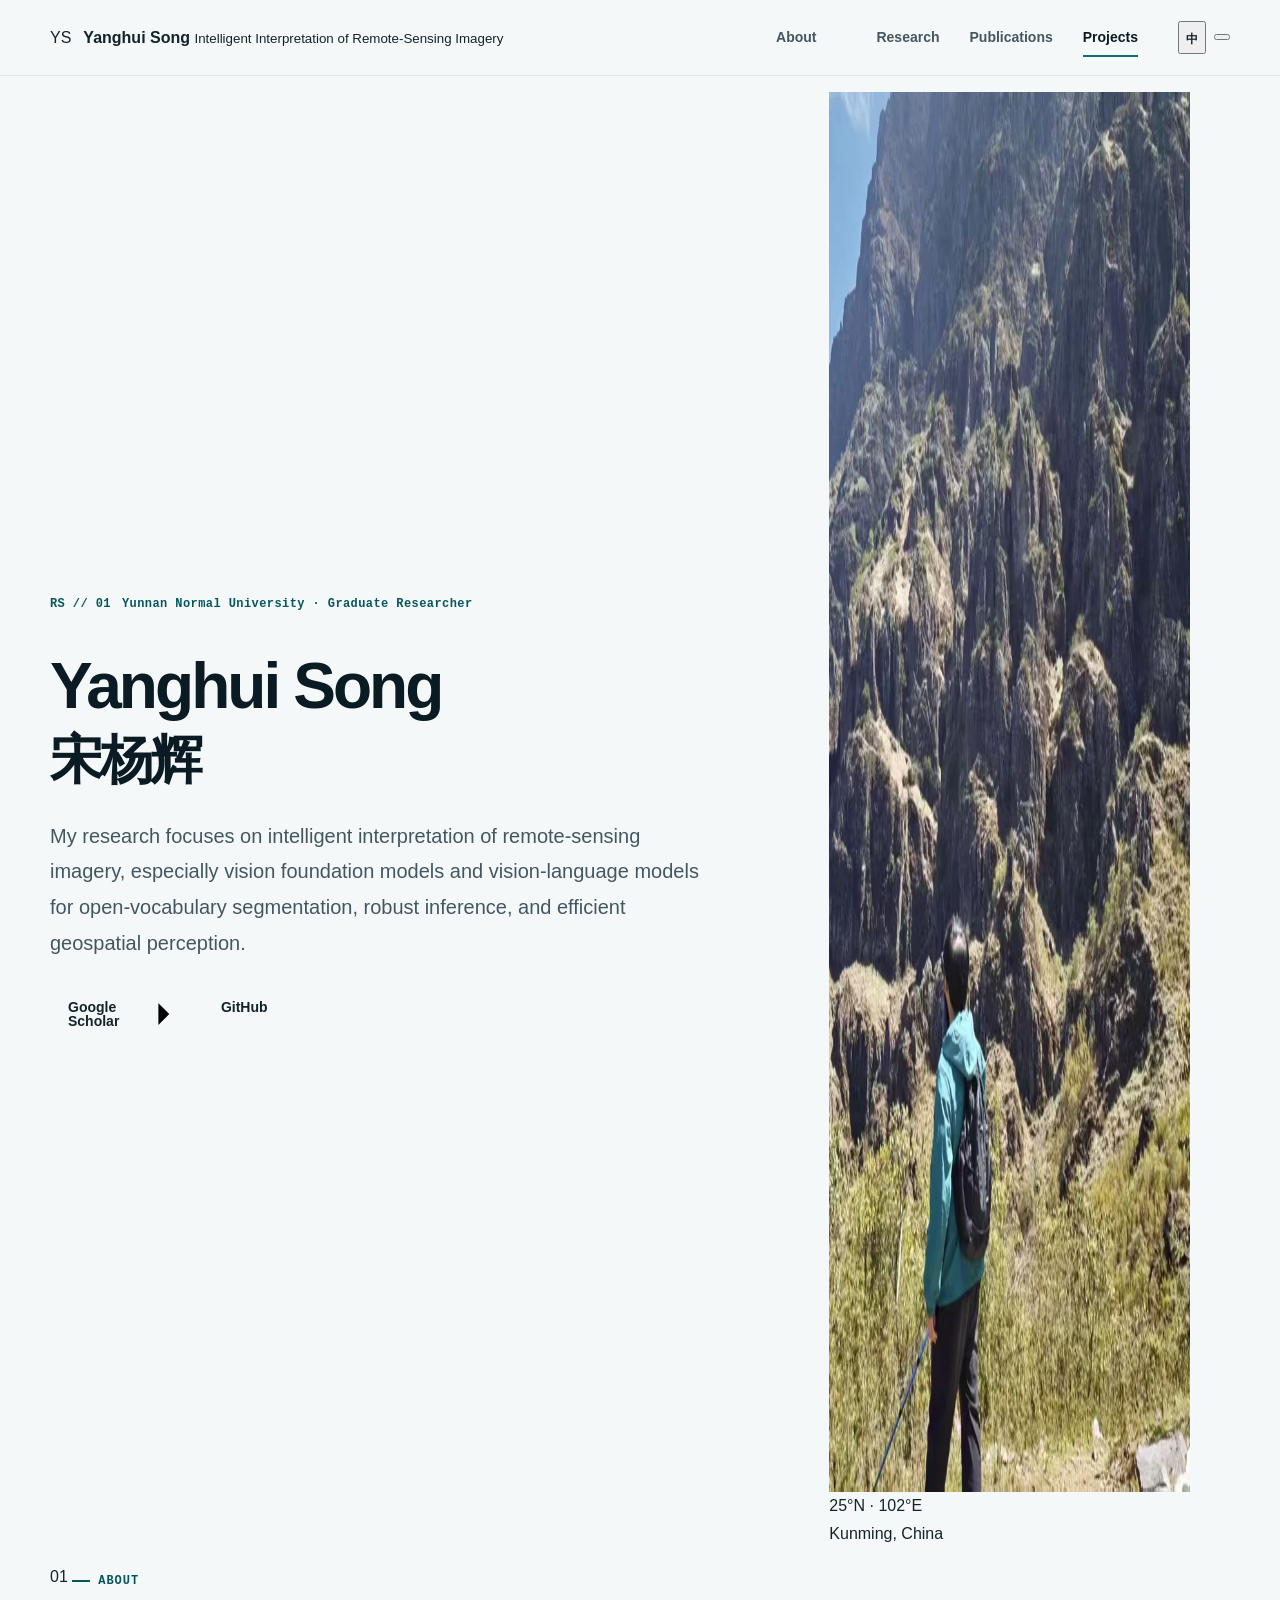
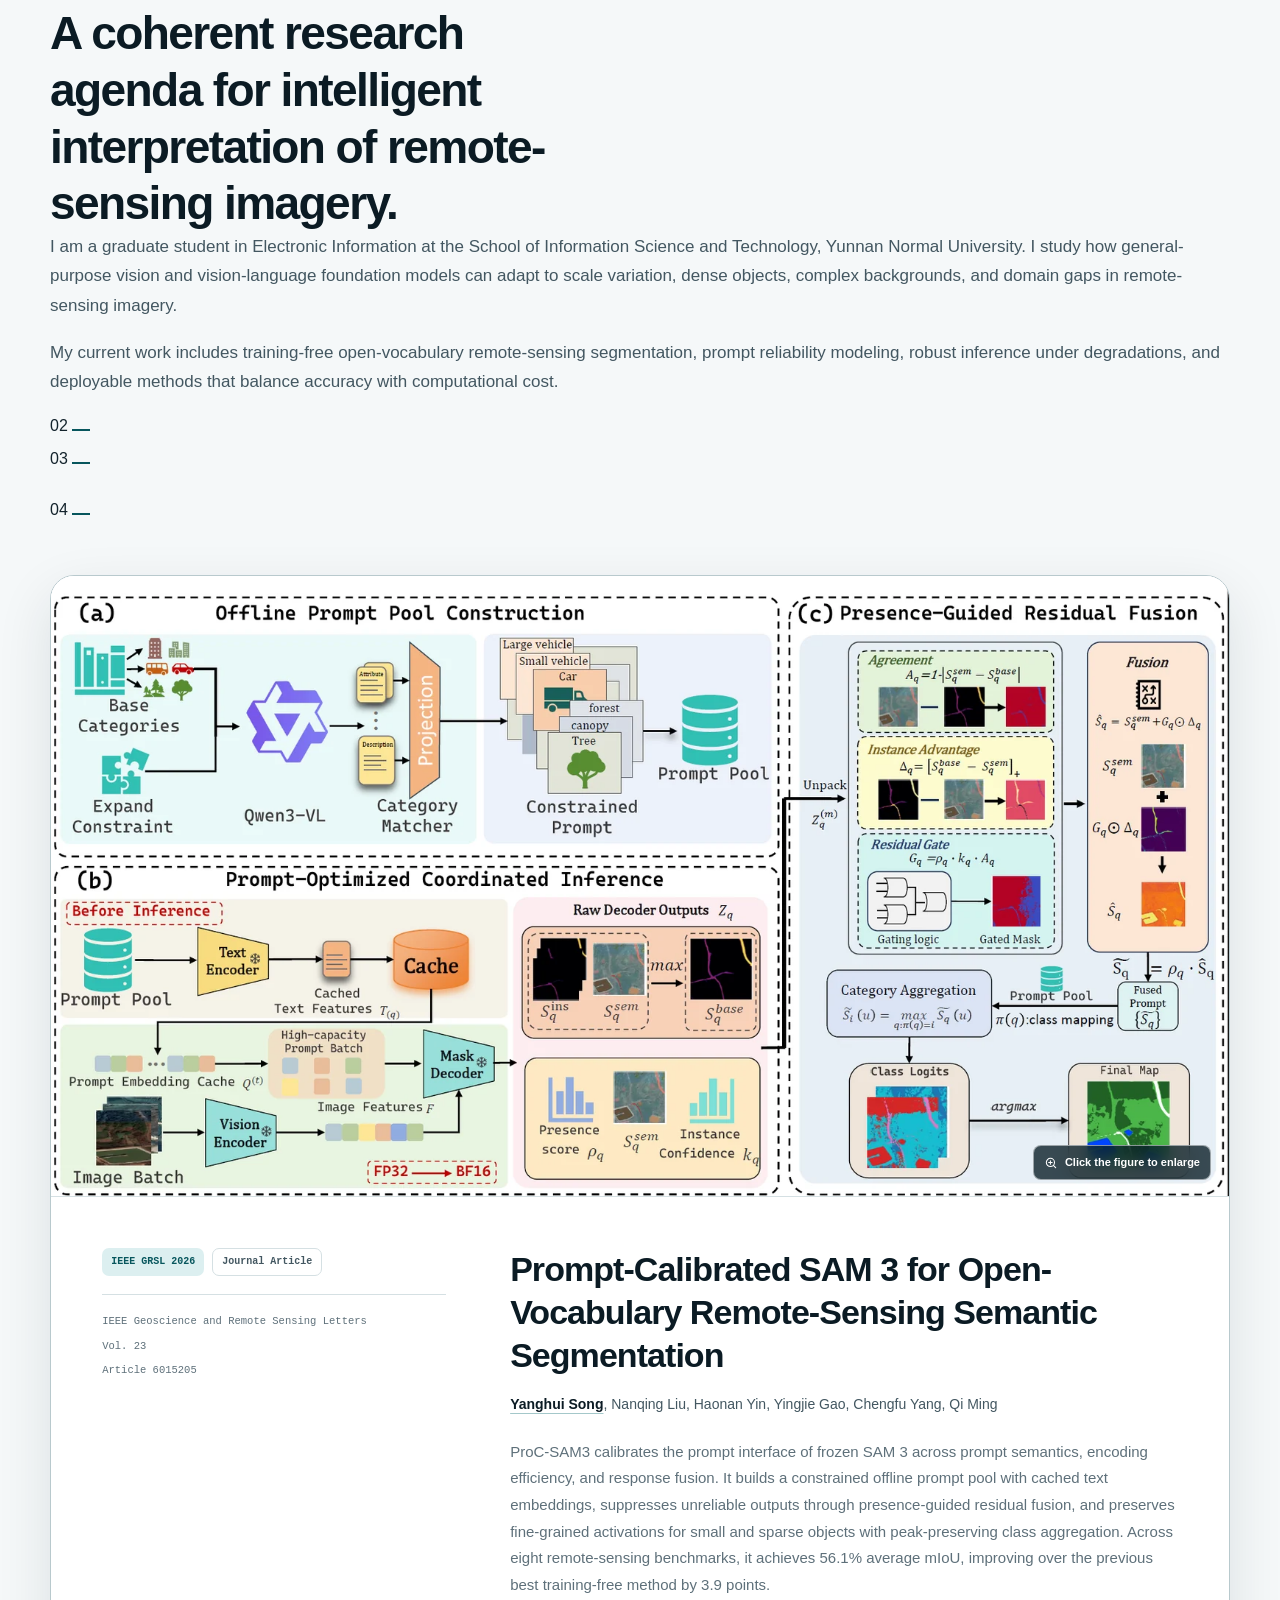
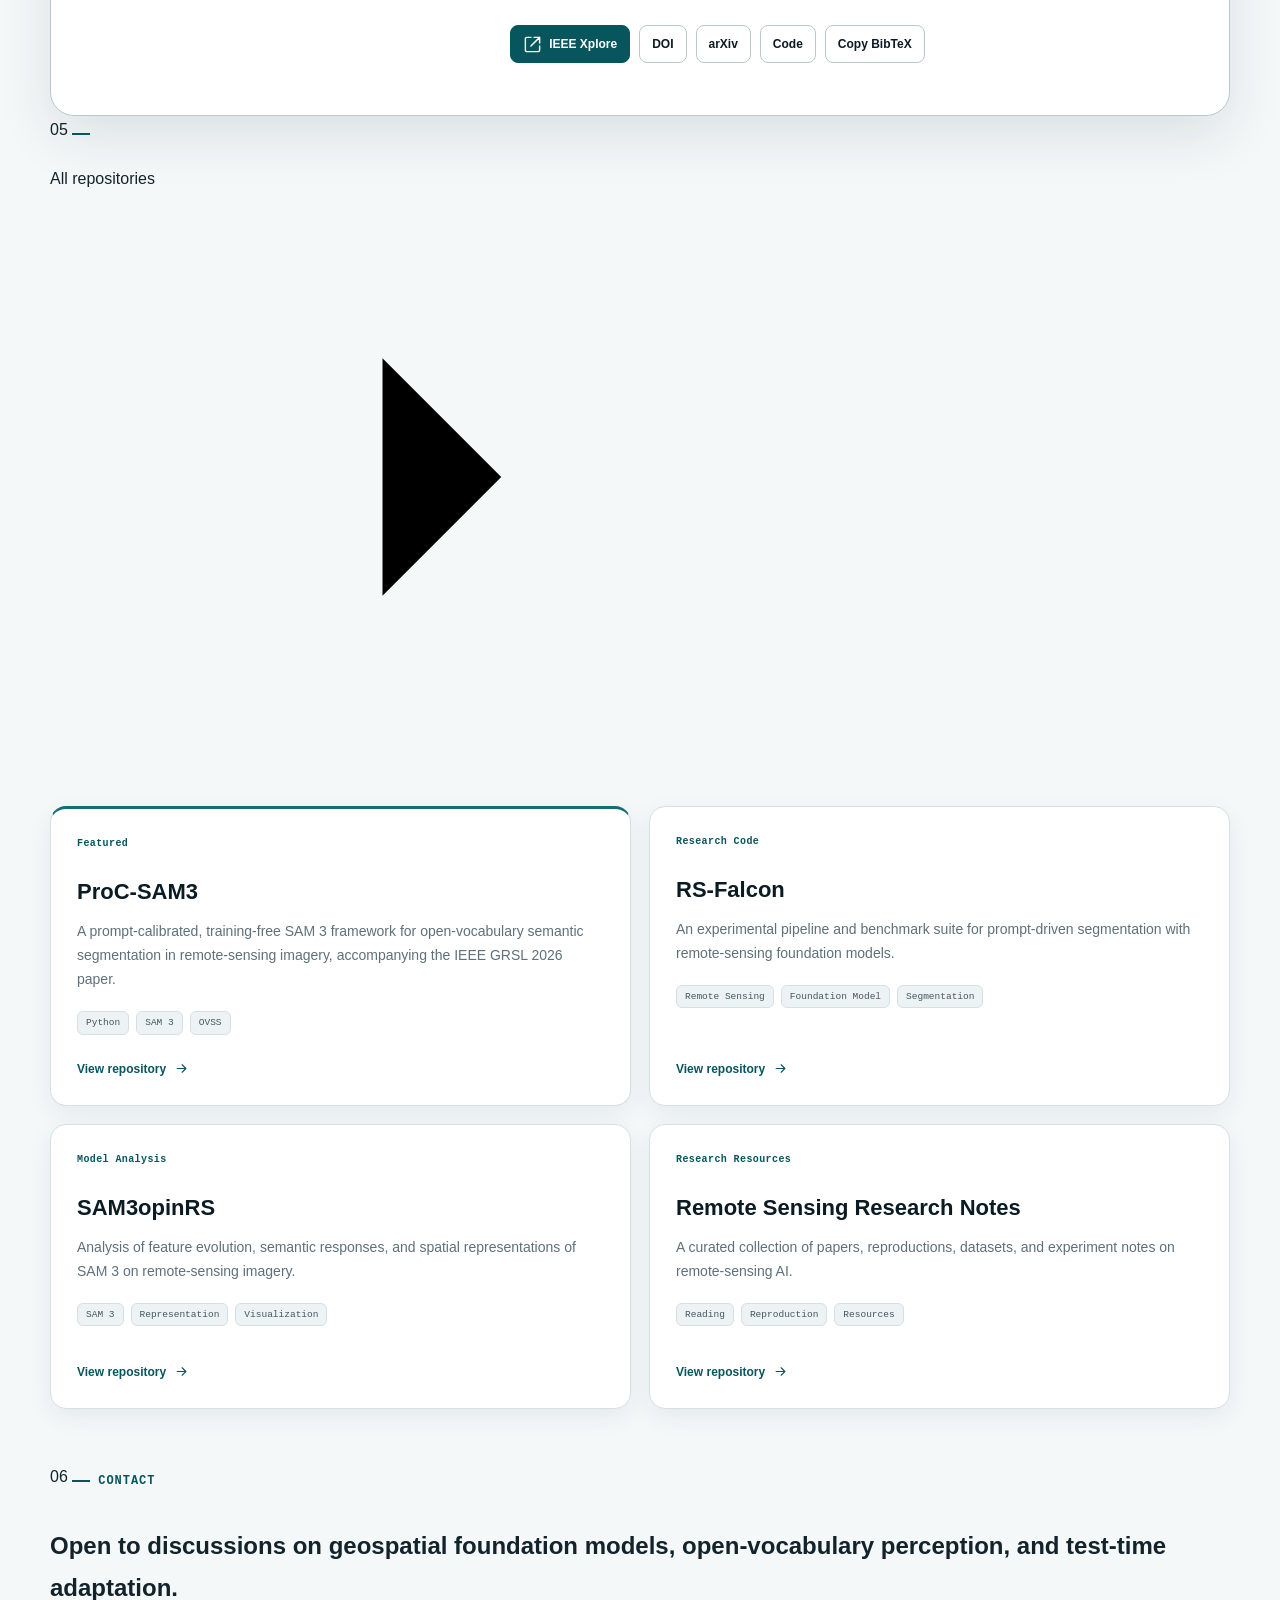
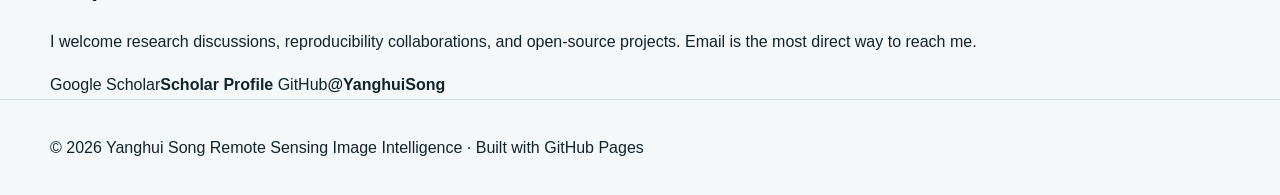
==== commit aa01f9e2: "Add files via upload" ====
--- a/index.html
+++ b/index.html
@@ -1,27 +1,29 @@
 <!doctype html>
-<html lang="zh-CN" data-lang="zh" data-theme="light">
+<html lang="en" data-lang="en" data-theme="light">
 <head>
   <meta charset="utf-8" />
   <meta name="viewport" content="width=device-width, initial-scale=1" />
   <meta name="author" content="Yanghui Song" />
-  <meta name="description" content="Yanghui Song 的个人学术主页，研究方向为遥感图像智能解译、开放词汇分割、地理空间基础模型与鲁棒高效推理。" />
-  <meta name="theme-color" content="#f5f8f9" />
+  <meta name="description" content="Academic homepage of Yanghui Song. Research interests include intelligent interpretation of remote-sensing imagery, geospatial foundation models, open-vocabulary segmentation, and robust test-time inference." />
+  <meta name="theme-color" content="#f7f8f7" />
   <meta property="og:type" content="website" />
-  <meta property="og:title" content="Yanghui Song | 遥感图像智能解译" />
-  <meta property="og:description" content="遥感图像智能解译、开放词汇分割、地理空间基础模型与鲁棒高效推理。" />
+  <meta property="og:title" content="Yanghui Song | Remote-Sensing Image Intelligence" />
+  <meta property="og:description" content="Research in geospatial foundation models, open-vocabulary segmentation, and robust test-time inference." />
   <meta property="og:image" content="assets/og-cover.svg" />
+  <meta property="og:url" content="https://yanghuisong.github.io/" />
   <meta name="twitter:card" content="summary_large_image" />
-  <meta property="og:url" content="https://yanghuisong.github.io/" />
   <link rel="canonical" href="https://yanghuisong.github.io/" />
-  <title>Yanghui Song | 遥感图像智能解译</title>
+  <title>Yanghui Song | Remote-Sensing Image Intelligence</title>
   <link rel="icon" href="assets/favicon.svg" type="image/svg+xml" />
   <link rel="preload" href="assets/profile-photo-small.webp" as="image" type="image/webp" />
   <link rel="stylesheet" href="assets/styles.css" />
+
   <script type="application/ld+json">
   {
     "@context": "https://schema.org",
     "@type": "Person",
     "name": "Yanghui Song",
+    "alternateName": "宋杨辉",
     "url": "https://yanghuisong.github.io/",
     "email": "mailto:yanghuisong55@gmail.com",
     "affiliation": {
@@ -34,19 +36,22 @@
     ],
     "knowsAbout": [
       "Remote sensing image interpretation",
+      "Geospatial foundation models",
       "Open-vocabulary semantic segmentation",
-      "Geospatial foundation models",
-      "Test-time adaptation"
+      "Robust test-time inference"
     ]
   }
   </script>
+
   <script>
     (() => {
       try {
         const storedLanguage = localStorage.getItem('site-language');
-        const language = storedLanguage || 'en';
+        const language = storedLanguage === 'zh' || storedLanguage === 'en' ? storedLanguage : 'en';
         const storedTheme = localStorage.getItem('site-theme');
-        const theme = storedTheme || (matchMedia('(prefers-color-scheme: dark)').matches ? 'dark' : 'light');
+        const theme = storedTheme === 'dark' || storedTheme === 'light'
+          ? storedTheme
+          : (matchMedia('(prefers-color-scheme: dark)').matches ? 'dark' : 'light');
         document.documentElement.dataset.lang = language;
         document.documentElement.lang = language === 'zh' ? 'zh-CN' : 'en';
         document.documentElement.dataset.theme = theme;
@@ -55,207 +60,196 @@
   </script>
 </head>
 <body>
-  <a class="skip-link" href="#main" data-text="ui.accessibility.skip">跳转到主要内容</a>
+  <a class="skip-link" href="#main" data-text="ui.accessibility.skip">Skip to main content</a>
 
   <header class="site-header" id="top">
     <div class="container nav-shell">
       <a class="brand" href="#top" aria-label="Yanghui Song homepage">
-        <span class="brand-mark" aria-hidden="true">YS</span>
-        <span class="brand-copy">
+        <span class="brand-monogram" aria-hidden="true">YS</span>
+        <span class="brand-text">
           <strong>Yanghui Song</strong>
-          <small data-text="profile.researchLabel">遥感图像智能解译</small>
+          <small data-text="profile.researchLabel">Intelligent Interpretation of Remote-Sensing Imagery</small>
         </span>
       </a>
 
       <nav class="desktop-nav" aria-label="Primary navigation">
-        <a href="#about" data-text="ui.nav.about">个人简介</a>
-        <a href="#research" data-text="ui.nav.research">研究方向</a>
-        <a href="#publications" data-text="ui.nav.publications">学术论文</a>
-        <a href="#projects" data-text="ui.nav.projects">开源项目</a>
-        <a href="#contact" data-text="ui.nav.contact">联系交流</a>
+        <a href="#about" data-text="ui.nav.about">About</a>
+        <a href="#education" data-text="ui.nav.education">Education</a>
+        <a href="#research" data-text="ui.nav.research">Research</a>
+        <a href="#publications" data-text="ui.nav.publications">Publications</a>
+        <a href="#projects" data-text="ui.nav.projects">Projects</a>
       </nav>
 
       <div class="nav-actions">
-        <button class="utility-button language-toggle" type="button" aria-label="切换为英文">
-          <span class="language-code">EN</span>
+        <button class="icon-button language-toggle" type="button" aria-label="Switch to Chinese">
+          <span class="language-code">中</span>
         </button>
-        <button class="utility-button theme-toggle" type="button" aria-label="切换明暗主题">
-          <svg class="icon moon-icon" viewBox="0 0 24 24" aria-hidden="true"><path d="M21 12.7A9 9 0 1 1 11.3 3a7 7 0 0 0 9.7 9.7Z"/></svg>
-          <svg class="icon sun-icon" viewBox="0 0 24 24" aria-hidden="true"><circle cx="12" cy="12" r="4"/><path d="M12 2v2M12 20v2M4.9 4.9l1.4 1.4M17.7 17.7l1.4 1.4M2 12h2M20 12h2M4.9 19.1l1.4-1.4M17.7 6.3l1.4-1.4"/></svg>
+        <button class="icon-button theme-toggle" type="button" aria-label="Switch color theme">
+          <svg class="theme-icon moon" viewBox="0 0 24 24" aria-hidden="true"><path d="M20.5 14.2A8.5 8.5 0 0 1 9.8 3.5 8.5 8.5 0 1 0 20.5 14.2Z"/></svg>
+          <svg class="theme-icon sun" viewBox="0 0 24 24" aria-hidden="true"><circle cx="12" cy="12" r="3.8"/><path d="M12 2.3v2.1M12 19.6v2.1M4.9 4.9l1.5 1.5M17.6 17.6l1.5 1.5M2.3 12h2.1M19.6 12h2.1M4.9 19.1l1.5-1.5M17.6 6.4l1.5-1.5"/></svg>
         </button>
-        <button class="utility-button menu-toggle" type="button" aria-expanded="false" aria-controls="mobile-menu" aria-label="打开导航菜单">
-          <svg class="icon menu-icon" viewBox="0 0 24 24" aria-hidden="true"><path d="M4 7h16M4 12h16M4 17h16"/></svg>
-          <svg class="icon close-icon" viewBox="0 0 24 24" aria-hidden="true"><path d="m6 6 12 12M18 6 6 18"/></svg>
+        <button class="icon-button menu-toggle" type="button" aria-expanded="false" aria-controls="mobile-menu" aria-label="Open navigation menu">
+          <svg class="menu-icon" viewBox="0 0 24 24" aria-hidden="true"><path d="M4 7h16M4 12h16M4 17h16"/></svg>
+          <svg class="close-icon" viewBox="0 0 24 24" aria-hidden="true"><path d="M6 6l12 12M18 6 6 18"/></svg>
         </button>
       </div>
     </div>
 
     <nav class="mobile-nav" id="mobile-menu" aria-label="Mobile navigation" hidden>
-      <a href="#about" data-text="ui.nav.about">个人简介</a>
-      <a href="#research" data-text="ui.nav.research">研究方向</a>
-      <a href="#publications" data-text="ui.nav.publications">学术论文</a>
-      <a href="#projects" data-text="ui.nav.projects">开源项目</a>
-      <a href="#contact" data-text="ui.nav.contact">联系交流</a>
+      <a href="#about" data-text="ui.nav.about">About</a>
+      <a href="#education" data-text="ui.nav.education">Education</a>
+      <a href="#research" data-text="ui.nav.research">Research</a>
+      <a href="#publications" data-text="ui.nav.publications">Publications</a>
+      <a href="#projects" data-text="ui.nav.projects">Projects</a>
+      <a href="#contact" data-text="ui.nav.contact">Contact</a>
     </nav>
   </header>
 
   <main id="main">
-    <section class="hero section-space" aria-labelledby="hero-title">
-      <div class="hero-grid-lines" aria-hidden="true"></div>
+    <section class="hero">
+      <div class="hero-grid" aria-hidden="true"></div>
       <div class="container hero-layout">
-        <div class="hero-copy reveal">
-          <div class="eyebrow">
-            <span class="eyebrow-line" aria-hidden="true"></span>
-            <span data-text="hero.eyebrow">云南师范大学 · 硕士研究生</span>
-          </div>
-          <h1 id="hero-title">
-            <span data-text="hero.titleLead">面向真实地球观测场景的</span>
-            <strong data-text="hero.titleAccent">遥感图像智能解译</strong>
-          </h1>
-          <p class="hero-summary" data-text="hero.summary">
-            研究聚焦于遥感图像智能解译，重点探索视觉基础模型与视觉语言模型在开放词汇分割、鲁棒推理和高效地理空间感知中的方法与应用。
-          </p>
-          <div class="hero-actions">
-            <a class="button button-primary" href="#publications">
-              <span data-text="ui.common.viewPublication">查看代表作</span>
-              <svg class="icon" viewBox="0 0 24 24" aria-hidden="true"><path d="M5 12h14M13 6l6 6-6 6"/></svg>
+        <div class="hero-copy">
+          <div class="eyebrow"><span>RS // 01</span><span data-text="hero.eyebrow">Remote Sensing · Image Intelligence</span></div>
+          <p class="hero-intro" data-text="hero.intro">Hello, I am</p>
+          <h1><span>Yanghui Song</span><small>宋杨辉</small></h1>
+          <p class="hero-summary" data-text="hero.summary"></p>
+          <p class="hero-focus" data-text="hero.focus"></p>
+
+          <div class="hero-links">
+            <a class="button primary" data-profile-link="scholar" target="_blank" rel="noreferrer">
+              <span data-text="ui.common.scholar">Google Scholar</span>
+              <svg viewBox="0 0 24 24" aria-hidden="true"><path d="M5 12h14M14 7l5 5-5 5"/></svg>
             </a>
-            <a class="button button-secondary" data-profile-link="github" href="https://github.com/YanghuiSong" target="_blank" rel="noreferrer">
-              <svg class="icon" viewBox="0 0 24 24" aria-hidden="true"><path d="M15 22v-4a4.8 4.8 0 0 0-1-3.5c3.3-.4 6.8-1.6 6.8-7A5.4 5.4 0 0 0 19.4 4 5 5 0 0 0 19.3.5S18.2.1 15 1.8a13.4 13.4 0 0 0-6 0C5.8.1 4.7.5 4.7.5A5 5 0 0 0 4.6 4a5.4 5.4 0 0 0-1.4 3.7c0 5.4 3.5 6.6 6.8 7A4.8 4.8 0 0 0 9 18v4"/><path d="M9 18c-3 .9-3-1.5-4-2"/></svg>
+            <a class="button secondary" data-profile-link="github" target="_blank" rel="noreferrer">
               <span data-text="ui.common.github">GitHub</span>
             </a>
-            <a class="button button-quiet" data-profile-link="scholar" href="https://scholar.google.com/citations?user=zi6ZBp8AAAAJ" target="_blank" rel="noreferrer">
-              <span data-text="ui.common.scholar">Google Scholar</span>
-            </a>
+            <a class="text-link" data-profile-link="email"><span data-text="ui.common.email">Email</span></a>
           </div>
-          <div class="metric-row" id="hero-metrics" aria-label="Research highlights"></div>
-        </div>
-
-        <figure class="profile-visual reveal">
-          <div class="photo-frame">
+        </div>
+
+        <figure class="portrait-block">
+          <div class="portrait-frame">
             <picture>
               <source media="(max-width: 720px)" srcset="assets/profile-photo-small.webp" type="image/webp" />
-              <img src="assets/profile-photo.webp" alt="Yanghui Song in a mountain landscape" width="1120" height="1400" fetchpriority="high" />
+              <img src="assets/profile-photo.webp" alt="Portrait of Yanghui Song" width="1120" height="1400" fetchpriority="high" />
             </picture>
-            <span class="frame-corner corner-top" aria-hidden="true"></span>
-            <span class="frame-corner corner-bottom" aria-hidden="true"></span>
-            <div class="photo-scan" aria-hidden="true"></div>
+            <span class="geo-corner top-left" aria-hidden="true"></span>
+            <span class="geo-corner bottom-right" aria-hidden="true"></span>
+            <span class="geo-label" aria-hidden="true">25°N · 102°E</span>
           </div>
           <figcaption>
-            <strong data-text="hero.photoCaption">从地球观测影像到开放世界理解</strong>
-            <span data-text="hero.photoMeta">视觉基础模型 · 开放词汇感知 · 鲁棒推理</span>
+            <span data-text="hero.portraitCaption">Yunnan Normal University · School of Information Science and Technology</span>
+            <span data-text="profile.location">Kunming, Yunnan, China</span>
           </figcaption>
         </figure>
       </div>
     </section>
 
-    <section class="section-space soft-section" id="about" aria-labelledby="about-title">
-      <div class="container about-layout">
-        <div class="section-heading reveal">
-          <span class="section-kicker" data-text="about.kicker">个人简介</span>
-          <h2 id="about-title" data-text="about.title">围绕遥感图像智能解译，构建统一而持续的研究主线。</h2>
-        </div>
-        <div class="about-body reveal">
+    <section class="section section-soft" id="about" aria-labelledby="about-title">
+      <div class="container two-column-section">
+        <div class="section-heading">
+          <span class="section-index">01</span>
+          <span class="section-kicker" data-text="about.kicker">About</span>
+          <h2 id="about-title" data-text="about.title"></h2>
+        </div>
+        <div class="content-column">
           <div class="about-prose" id="about-paragraphs"></div>
-          <dl class="profile-details" id="profile-details"></dl>
-        </div>
-      </div>
-    </section>
-
-    <section class="section-space" id="research" aria-labelledby="research-title">
+          <dl class="fact-list" id="about-facts"></dl>
+        </div>
+      </div>
+    </section>
+
+    <section class="section" id="education" aria-labelledby="education-title">
+      <div class="container two-column-section">
+        <div class="section-heading">
+          <span class="section-index">02</span>
+          <span class="section-kicker" data-text="education.kicker">Education</span>
+          <h2 id="education-title" data-text="education.title"></h2>
+        </div>
+        <div class="timeline" id="education-list"></div>
+      </div>
+    </section>
+
+    <section class="section section-soft" id="research" aria-labelledby="research-title">
       <div class="container">
-        <div class="section-heading section-heading-wide reveal">
-          <span class="section-kicker" data-text="researchSection.kicker">研究方向</span>
-          <h2 id="research-title" data-text="researchSection.title">从基础模型到可靠推理的遥感智能解译。</h2>
-          <p data-text="researchSection.intro">以开放世界地理空间感知为目标，关注方法的准确性、鲁棒性、可解释性与部署效率。</p>
-        </div>
-        <div class="research-grid" id="research-grid"></div>
-      </div>
-    </section>
-
-    <section class="section-space publication-section" id="publications" aria-labelledby="publications-title">
+        <div class="section-heading wide-heading">
+          <span class="section-index">03</span>
+          <span class="section-kicker" data-text="research.kicker">Research</span>
+          <h2 id="research-title" data-text="research.title"></h2>
+          <p data-text="research.intro"></p>
+        </div>
+        <div class="research-list" id="research-list"></div>
+      </div>
+    </section>
+
+    <section class="section" id="publications" aria-labelledby="publications-title">
       <div class="container">
-        <div class="section-heading section-heading-wide reveal">
-          <span class="section-kicker" data-text="publicationsSection.kicker">学术论文</span>
-          <h2 id="publications-title" data-text="publicationsSection.title">代表性研究成果</h2>
-          <p data-text="publicationsSection.intro">论文信息、主图、代码与 BibTeX 均由配置文件统一管理，后续可直接追加新条目。</p>
+        <div class="section-heading wide-heading">
+          <span class="section-index">04</span>
+          <span class="section-kicker" data-text="publications.kicker">Publications</span>
+          <h2 id="publications-title" data-text="publications.title"></h2>
+          <p data-text="publications.intro"></p>
         </div>
         <div class="publication-list" id="publication-list"></div>
       </div>
     </section>
 
-    <section class="section-space" id="projects" aria-labelledby="projects-title">
+    <section class="section section-soft" id="projects" aria-labelledby="projects-title">
       <div class="container">
-        <div class="section-heading split-heading reveal">
+        <div class="section-heading projects-heading">
           <div>
-            <span class="section-kicker" data-text="projectsSection.kicker">开源项目</span>
-            <h2 id="projects-title" data-text="projectsSection.title">与遥感图像智能解译相关的代码与研究资源</h2>
+            <span class="section-index">05</span>
+            <span class="section-kicker" data-text="projects.kicker">Projects</span>
+            <h2 id="projects-title" data-text="projects.title"></h2>
+            <p data-text="projects.intro"></p>
           </div>
-          <a class="inline-link" data-profile-link="repositories" href="https://github.com/YanghuiSong?tab=repositories" target="_blank" rel="noreferrer">
-            <span data-text="ui.common.allRepositories">查看全部仓库</span>
-            <svg class="icon" viewBox="0 0 24 24" aria-hidden="true"><path d="M5 12h14M13 6l6 6-6 6"/></svg>
+          <a class="text-link repositories-link" data-profile-link="repositories" target="_blank" rel="noreferrer">
+            <span data-text="ui.common.allRepositories">All GitHub repositories</span>
+            <svg viewBox="0 0 24 24" aria-hidden="true"><path d="M5 12h14M14 7l5 5-5 5"/></svg>
           </a>
         </div>
         <div class="project-grid" id="project-grid"></div>
       </div>
     </section>
 
-    <section class="section-space contact-section" id="contact" aria-labelledby="contact-title">
-      <div class="container">
-        <div class="contact-panel reveal">
-          <div>
-            <span class="section-kicker section-kicker-light" data-text="contact.kicker">联系交流</span>
-            <h2 id="contact-title" data-text="contact.title">欢迎围绕遥感基础模型、开放词汇感知与测试时适应开展交流。</h2>
-            <p data-text="contact.text">欢迎学术讨论、复现合作和开源项目共建。邮件是最直接的联系方式。</p>
-          </div>
-          <div class="contact-actions">
-            <a class="button contact-button" data-profile-link="email" href="mailto:yanghuisong55@gmail.com">
-              <svg class="icon" viewBox="0 0 24 24" aria-hidden="true"><path d="M4 5h16v14H4z"/><path d="m4 7 8 6 8-6"/></svg>
-              <span data-text="ui.common.emailMe">发送邮件</span>
-            </a>
-            <a class="button contact-button contact-button-secondary" data-profile-link="scholar" href="https://scholar.google.com/citations?user=zi6ZBp8AAAAJ" target="_blank" rel="noreferrer">
-              <span data-text="ui.common.scholar">Google Scholar</span>
-            </a>
-          </div>
+    <section class="section contact-section" id="contact" aria-labelledby="contact-title">
+      <div class="container contact-layout">
+        <div>
+          <span class="section-index">06</span>
+          <span class="section-kicker" data-text="contact.kicker">Contact</span>
+          <h2 id="contact-title" data-text="contact.title"></h2>
+          <p data-text="contact.text"></p>
+        </div>
+        <div class="contact-links">
+          <a data-profile-link="email"><span data-text="ui.common.email">Email</span><strong data-profile-email></strong></a>
+          <a data-profile-link="scholar" target="_blank" rel="noreferrer"><span data-text="ui.common.scholar">Google Scholar</span><strong>Scholar Profile</strong></a>
+          <a data-profile-link="github" target="_blank" rel="noreferrer"><span data-text="ui.common.github">GitHub</span><strong>@YanghuiSong</strong></a>
         </div>
       </div>
     </section>
   </main>
 
   <footer class="site-footer">
-    <div class="container footer-layout">
-      <div class="footer-identity">
-        <strong>Yanghui Song</strong>
-        <span data-text="footer.note">遥感图像智能解译 · 基于 GitHub Pages 构建</span>
-      </div>
-      <div class="footer-links">
-        <a data-profile-link="email" href="mailto:yanghuisong55@gmail.com">Email</a>
-        <a data-profile-link="github" href="https://github.com/YanghuiSong" target="_blank" rel="noreferrer">GitHub</a>
-        <a data-profile-link="scholar" href="https://scholar.google.com/citations?user=zi6ZBp8AAAAJ" target="_blank" rel="noreferrer">Scholar</a>
-      </div>
-      <p>© <span id="current-year">2026</span> Yanghui Song</p>
+    <div class="container footer-row">
+      <span>© <span id="current-year"></span> Yanghui Song</span>
+      <span data-text="footer.note">Remote-Sensing Image Intelligence · GitHub Pages</span>
     </div>
   </footer>
 
-  <button class="back-to-top" type="button" aria-label="返回顶部">
-    <svg class="icon" viewBox="0 0 24 24" aria-hidden="true"><path d="m6 15 6-6 6 6"/></svg>
-  </button>
-
-  <dialog class="figure-dialog" id="figure-dialog">
-    <div class="dialog-toolbar">
-      <span id="dialog-title">Publication figure</span>
-      <button class="dialog-close" type="button" aria-label="关闭大图">
-        <svg class="icon" viewBox="0 0 24 24" aria-hidden="true"><path d="m6 6 12 12M18 6 6 18"/></svg>
-      </button>
-    </div>
-    <div class="dialog-image-wrap">
-      <img id="dialog-image" src="" alt="" />
+  <dialog class="figure-dialog" id="figure-dialog" aria-labelledby="dialog-title">
+    <div class="dialog-shell">
+      <div class="dialog-head">
+        <strong id="dialog-title"></strong>
+        <button class="dialog-close" type="button" aria-label="Close publication figure">×</button>
+      </div>
+      <img id="dialog-image" alt="" />
     </div>
   </dialog>
 
   <div class="toast" role="status" aria-live="polite" hidden></div>
 
-  <script src="assets/site-data.js" defer></script>
-  <script src="assets/app.js" defer></script>
+  <script src="assets/site-data.js"></script>
+  <script src="assets/app.js"></script>
 </body>
 </html>
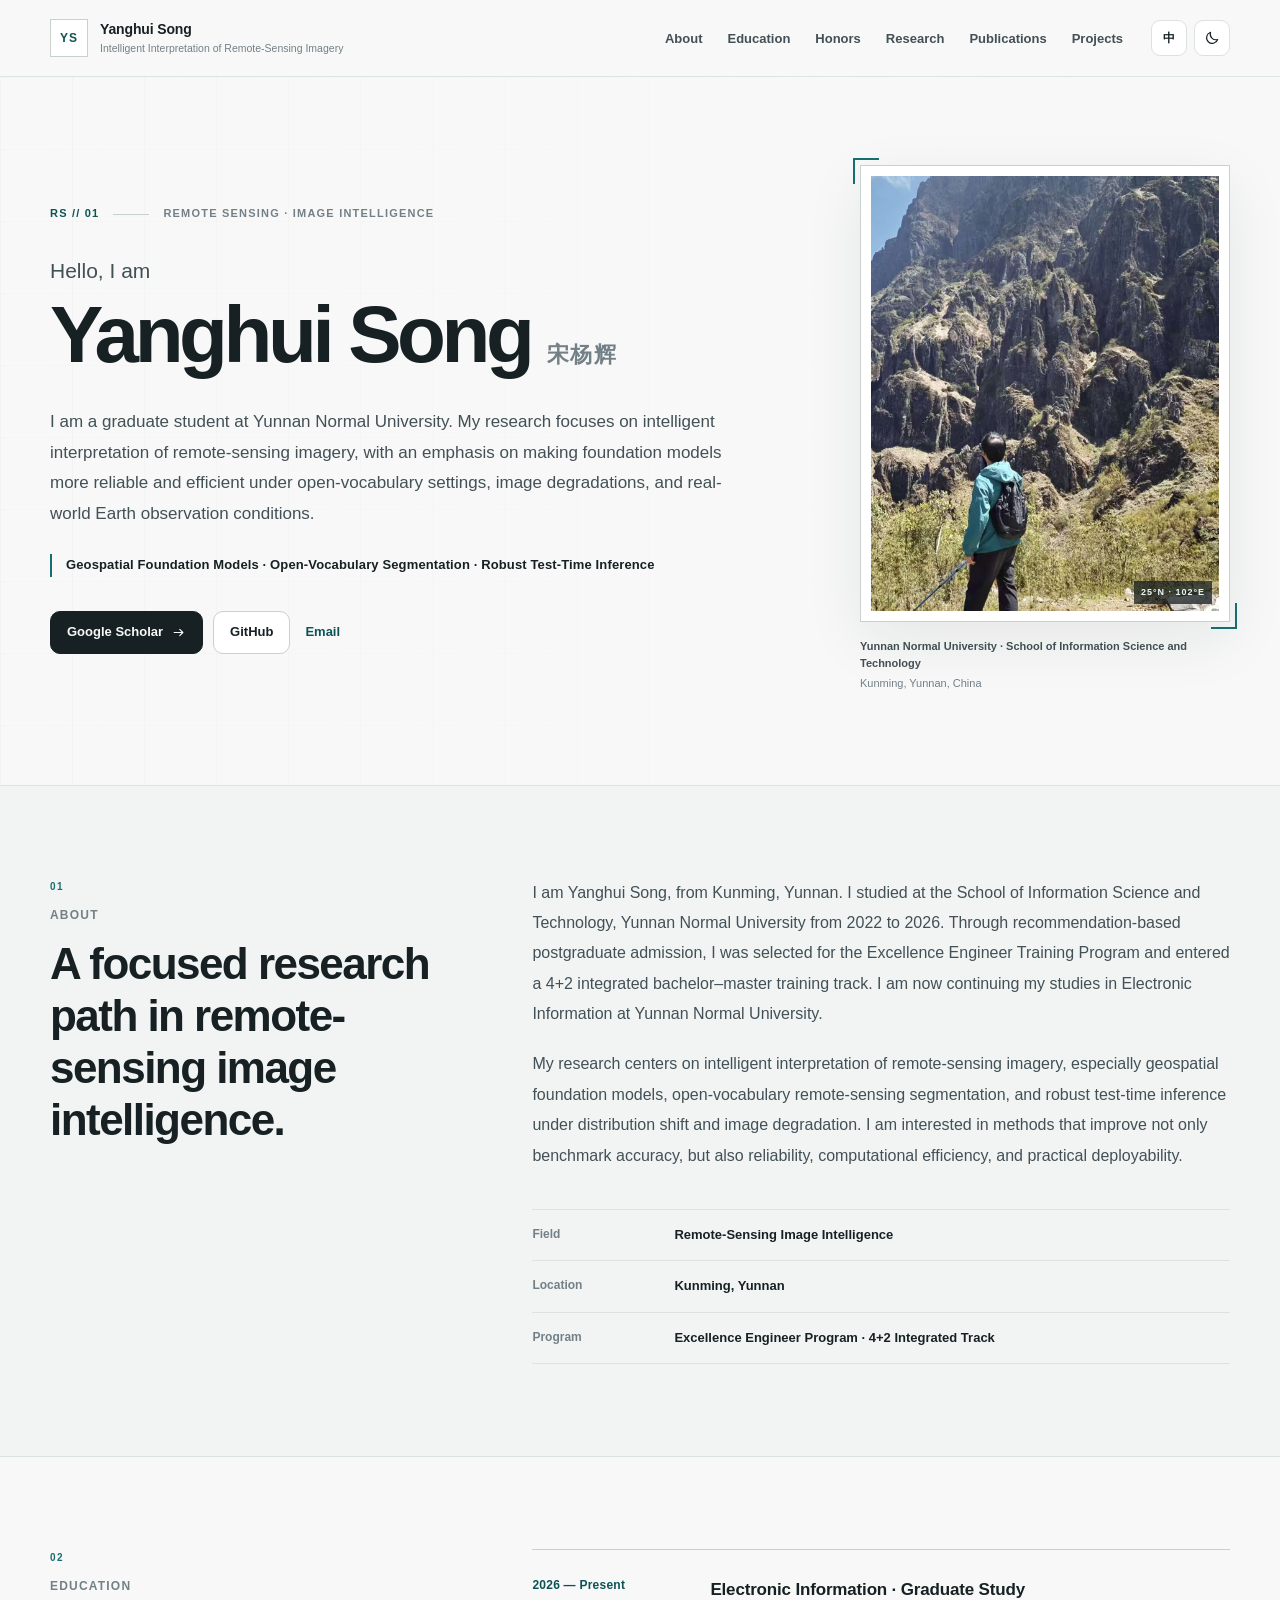
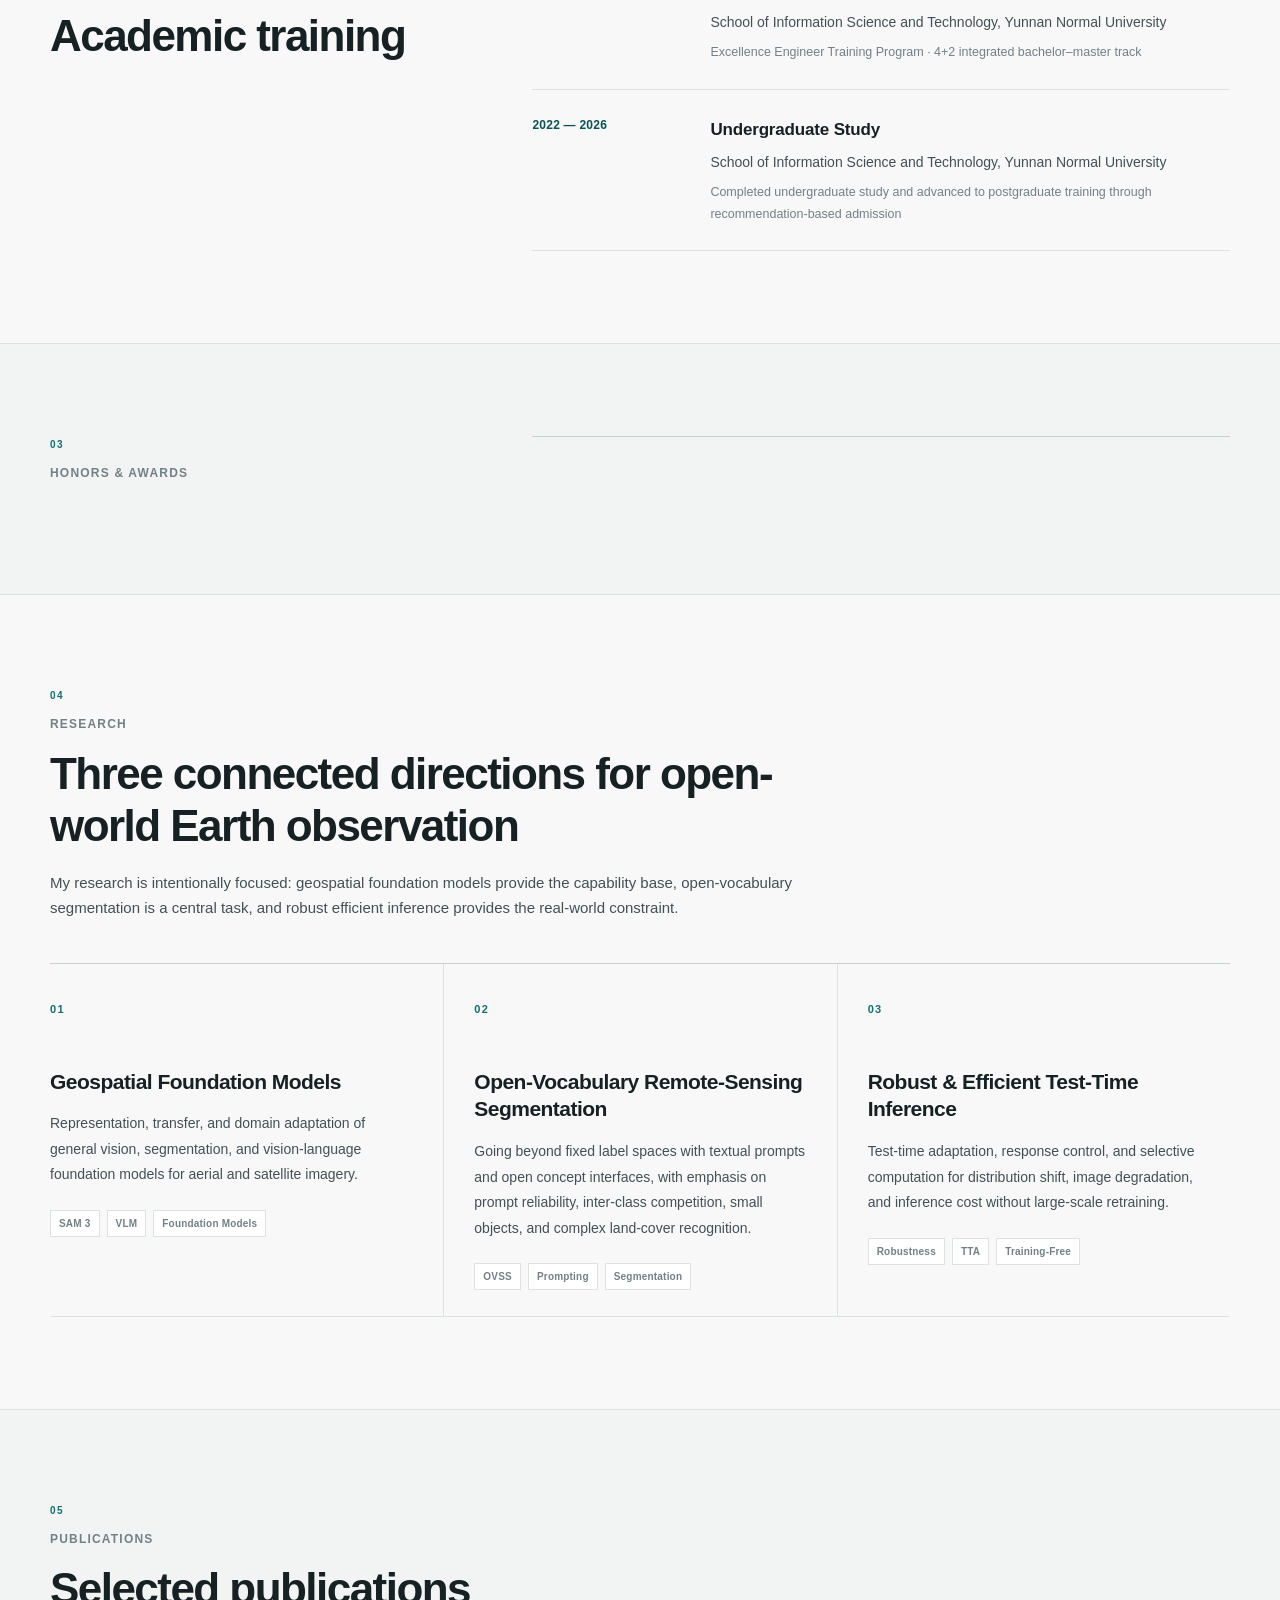
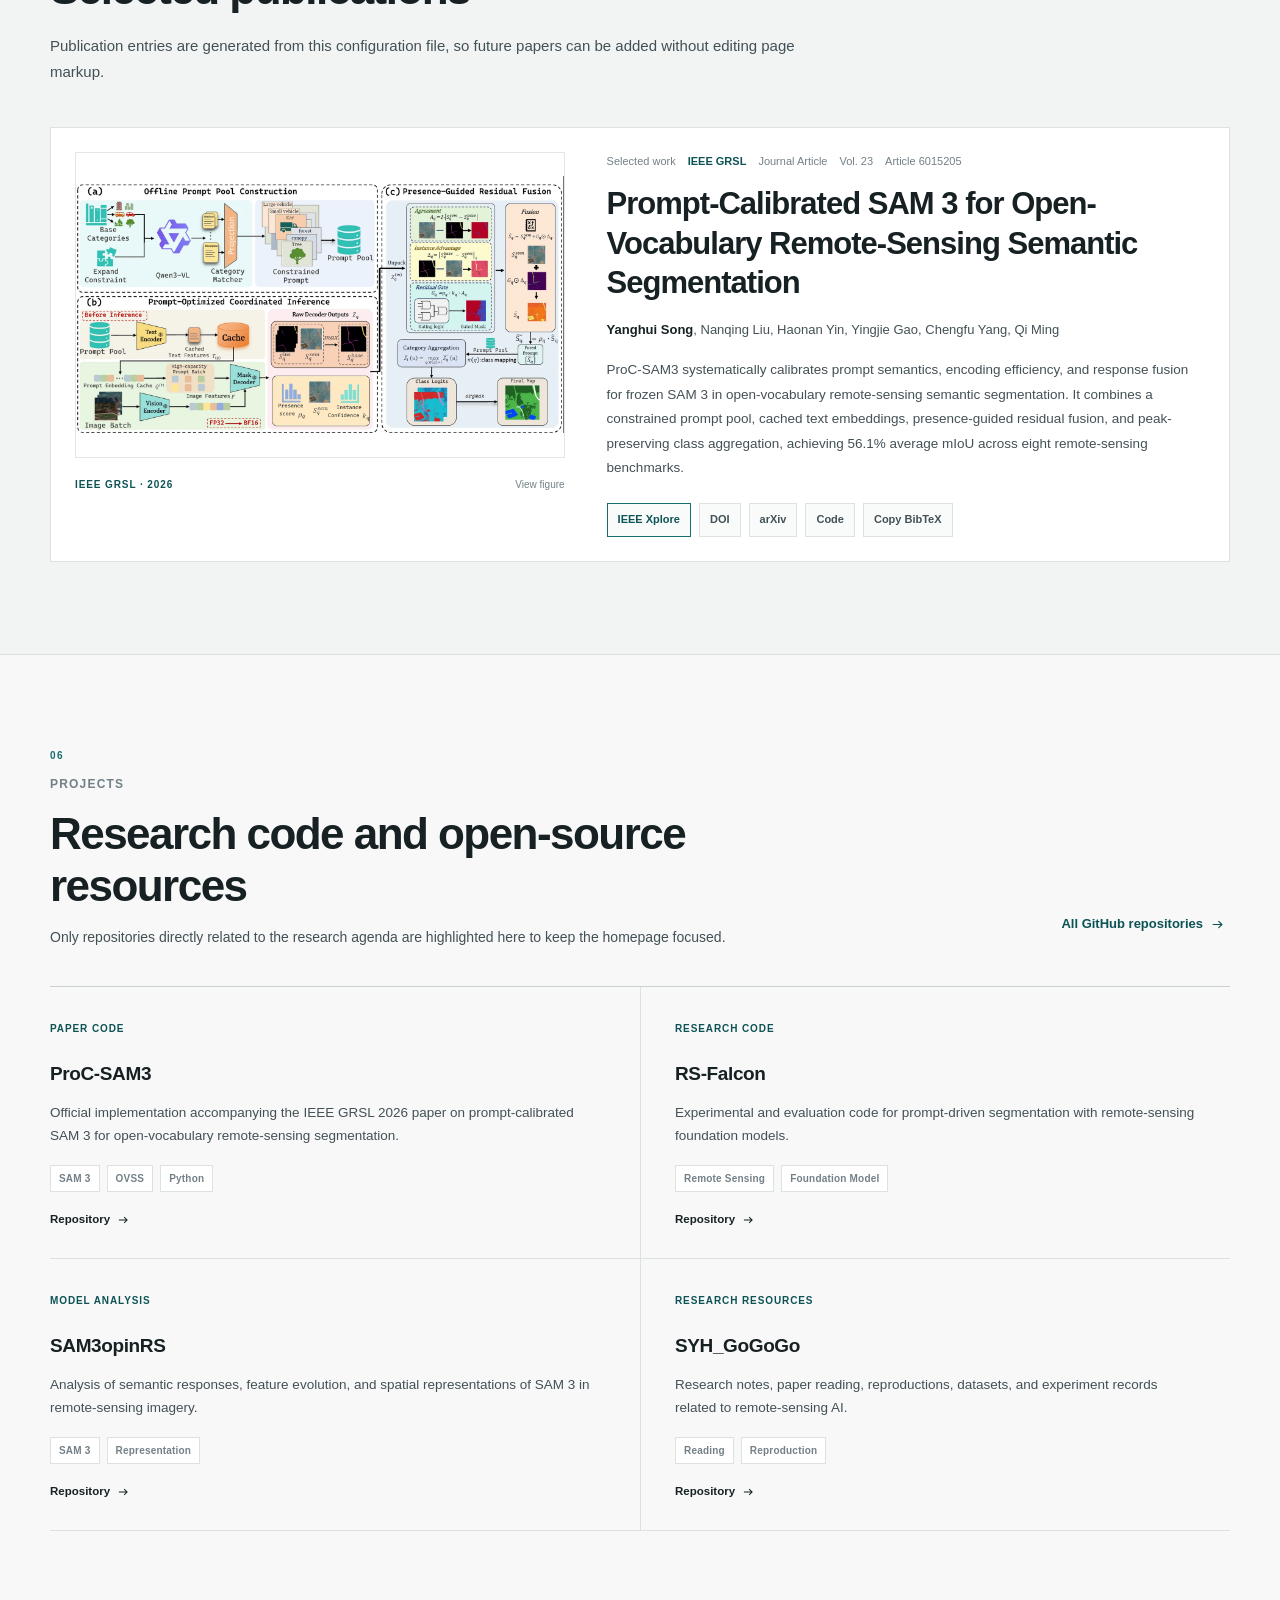
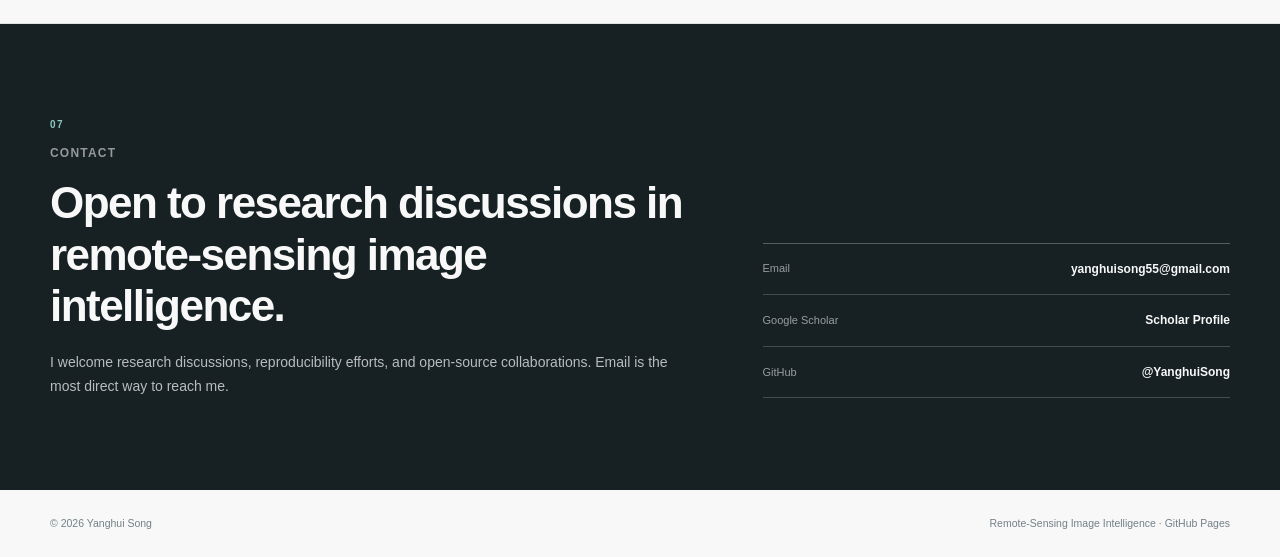
==== commit 1e0d3cf6: "Add files via upload" ====
--- a/index.html
+++ b/index.html
@@ -34,6 +34,11 @@
       "https://github.com/YanghuiSong",
       "https://scholar.google.com/citations?user=zi6ZBp8AAAAJ"
     ],
+    "award": [
+      "National Scholarship for Undergraduate Students, 2024–2025 Academic Year",
+      "Outstanding Graduate, Yunnan Normal University",
+      "Provincial Five-Good Student (2025–2026) and Outstanding Graduate, Class of 2026"
+    ],
     "knowsAbout": [
       "Remote sensing image interpretation",
       "Geospatial foundation models",
@@ -75,6 +80,7 @@
       <nav class="desktop-nav" aria-label="Primary navigation">
         <a href="#about" data-text="ui.nav.about">About</a>
         <a href="#education" data-text="ui.nav.education">Education</a>
+        <a href="#honors" data-text="ui.nav.honors">Honors</a>
         <a href="#research" data-text="ui.nav.research">Research</a>
         <a href="#publications" data-text="ui.nav.publications">Publications</a>
         <a href="#projects" data-text="ui.nav.projects">Projects</a>
@@ -98,6 +104,7 @@
     <nav class="mobile-nav" id="mobile-menu" aria-label="Mobile navigation" hidden>
       <a href="#about" data-text="ui.nav.about">About</a>
       <a href="#education" data-text="ui.nav.education">Education</a>
+      <a href="#honors" data-text="ui.nav.honors">Honors</a>
       <a href="#research" data-text="ui.nav.research">Research</a>
       <a href="#publications" data-text="ui.nav.publications">Publications</a>
       <a href="#projects" data-text="ui.nav.projects">Projects</a>
@@ -171,10 +178,23 @@
       </div>
     </section>
 
-    <section class="section section-soft" id="research" aria-labelledby="research-title">
+
+    <section class="section section-soft" id="honors" aria-labelledby="honors-title">
+      <div class="container two-column-section">
+        <div class="section-heading">
+          <span class="section-index">03</span>
+          <span class="section-kicker" data-text="honors.kicker">Honors & Awards</span>
+          <h2 id="honors-title" data-text="honors.title"></h2>
+          <p data-text="honors.intro"></p>
+        </div>
+        <div class="timeline honors-list" id="honors-list"></div>
+      </div>
+    </section>
+
+    <section class="section" id="research" aria-labelledby="research-title">
       <div class="container">
         <div class="section-heading wide-heading">
-          <span class="section-index">03</span>
+          <span class="section-index">04</span>
           <span class="section-kicker" data-text="research.kicker">Research</span>
           <h2 id="research-title" data-text="research.title"></h2>
           <p data-text="research.intro"></p>
@@ -183,10 +203,10 @@
       </div>
     </section>
 
-    <section class="section" id="publications" aria-labelledby="publications-title">
+    <section class="section section-soft" id="publications" aria-labelledby="publications-title">
       <div class="container">
         <div class="section-heading wide-heading">
-          <span class="section-index">04</span>
+          <span class="section-index">05</span>
           <span class="section-kicker" data-text="publications.kicker">Publications</span>
           <h2 id="publications-title" data-text="publications.title"></h2>
           <p data-text="publications.intro"></p>
@@ -195,11 +215,11 @@
       </div>
     </section>
 
-    <section class="section section-soft" id="projects" aria-labelledby="projects-title">
+    <section class="section" id="projects" aria-labelledby="projects-title">
       <div class="container">
         <div class="section-heading projects-heading">
           <div>
-            <span class="section-index">05</span>
+            <span class="section-index">06</span>
             <span class="section-kicker" data-text="projects.kicker">Projects</span>
             <h2 id="projects-title" data-text="projects.title"></h2>
             <p data-text="projects.intro"></p>
@@ -216,7 +236,7 @@
     <section class="section contact-section" id="contact" aria-labelledby="contact-title">
       <div class="container contact-layout">
         <div>
-          <span class="section-index">06</span>
+          <span class="section-index">07</span>
           <span class="section-kicker" data-text="contact.kicker">Contact</span>
           <h2 id="contact-title" data-text="contact.title"></h2>
           <p data-text="contact.text"></p>
--- a/assets/styles.css
+++ b/assets/styles.css
@@ -1,1666 +1,381 @@
 :root {
-  color-scheme: light;
-  --bg: #f5f8f9;
+  --bg: #f7f8f7;
+  --bg-soft: #f1f4f3;
   --surface: #ffffff;
-  --surface-soft: #edf3f4;
-  --surface-strong: #e3ecee;
-  --text: #13232c;
-  --text-strong: #0b1b24;
-  --muted: #5e707a;
-  --muted-strong: #435761;
-  --line: #d5e0e3;
-  --line-strong: #b8c9cd;
-  --primary: #116e75;
-  --primary-strong: #07565d;
-  --primary-soft: #dceff0;
-  --blue: #2b6f9f;
-  --amber: #a36b22;
-  --navy: #102b3a;
-  --navy-deep: #0a202c;
-  --white: #ffffff;
-  --shadow-sm: 0 8px 24px rgba(19, 46, 58, 0.07);
-  --shadow-md: 0 20px 55px rgba(12, 39, 50, 0.11);
-  --radius-sm: 10px;
-  --radius-md: 16px;
-  --radius-lg: 24px;
-  --container: 1180px;
-  --header-height: 76px;
-  --transition: 180ms ease;
-  --font-sans: Inter, ui-sans-serif, -apple-system, BlinkMacSystemFont, "Segoe UI", "PingFang SC", "Hiragino Sans GB", "Microsoft YaHei", "Noto Sans CJK SC", Arial, sans-serif;
-  --font-mono: "SFMono-Regular", Consolas, "Liberation Mono", Menlo, monospace;
+  --surface-2: #f9fbfa;
+  --text: #172124;
+  --text-2: #435056;
+  --text-3: #738087;
+  --line: #dbe2df;
+  --line-strong: #c7d2ce;
+  --accent: #176e70;
+  --accent-2: #315f7d;
+  --accent-soft: #e6f2f1;
+  --accent-ink: #0d5355;
+  --shadow: 0 18px 55px rgba(25, 43, 46, 0.08);
+  --header-bg: rgba(247, 248, 247, 0.92);
+  --max: 1180px;
+  --radius: 18px;
+  --font: Inter, ui-sans-serif, -apple-system, BlinkMacSystemFont, "Segoe UI", Roboto, Helvetica, Arial, "PingFang SC", "Hiragino Sans GB", "Microsoft YaHei", sans-serif;
 }
 
 html[data-theme="dark"] {
-  color-scheme: dark;
-  --bg: #0c151b;
-  --surface: #111f27;
-  --surface-soft: #14262f;
-  --surface-strong: #19313b;
-  --text: #d9e4e7;
-  --text-strong: #f3f8f9;
-  --muted: #9dafb6;
-  --muted-strong: #b7c7cc;
-  --line: #28414b;
-  --line-strong: #385866;
-  --primary: #58bbc0;
-  --primary-strong: #84d3d6;
-  --primary-soft: #14383d;
-  --blue: #6ca8d1;
-  --amber: #d3a25e;
-  --navy: #173e4f;
-  --navy-deep: #071116;
-  --shadow-sm: 0 8px 24px rgba(0, 0, 0, 0.18);
-  --shadow-md: 0 20px 60px rgba(0, 0, 0, 0.28);
-}
-
-* {
-  box-sizing: border-box;
-}
-
-html {
-  scroll-behavior: smooth;
-  scroll-padding-top: calc(var(--header-height) + 24px);
-}
-
+  --bg: #101617;
+  --bg-soft: #151d1e;
+  --surface: #192223;
+  --surface-2: #141c1d;
+  --text: #edf4f2;
+  --text-2: #b6c5c2;
+  --text-3: #7f9692;
+  --line: #2c3938;
+  --line-strong: #3a4a48;
+  --accent: #72c4c0;
+  --accent-2: #88aeca;
+  --accent-soft: #173031;
+  --accent-ink: #9bdad7;
+  --shadow: 0 22px 60px rgba(0, 0, 0, 0.28);
+  --header-bg: rgba(16, 22, 23, 0.92);
+}
+
+* { box-sizing: border-box; }
+html { scroll-behavior: smooth; scroll-padding-top: 92px; }
 body {
   margin: 0;
-  min-width: 320px;
+  color: var(--text);
   background: var(--bg);
-  color: var(--text);
-  font-family: var(--font-sans);
-  font-size: 16px;
+  font-family: var(--font);
   line-height: 1.72;
+  -webkit-font-smoothing: antialiased;
   text-rendering: optimizeLegibility;
-  -webkit-font-smoothing: antialiased;
-  transition: background-color var(--transition), color var(--transition);
-}
-
-html[data-lang="zh"] body {
-  line-height: 1.8;
-}
-
-img,
-svg {
-  display: block;
-  max-width: 100%;
-}
-
-a {
-  color: inherit;
-  text-decoration: none;
-}
-
-button,
-a {
-  -webkit-tap-highlight-color: transparent;
-}
-
-button,
-input,
-textarea,
-select {
-  font: inherit;
-}
-
-button {
-  color: inherit;
-}
-
-::selection {
-  color: var(--text-strong);
-  background: rgba(54, 170, 176, 0.28);
-}
-
-:focus-visible {
-  outline: 3px solid color-mix(in srgb, var(--primary) 55%, transparent);
-  outline-offset: 3px;
-}
-
-.container {
-  width: min(calc(100% - 40px), var(--container));
-  margin-inline: auto;
-}
-
-.section-space {
-  padding-block: clamp(78px, 8.5vw, 124px);
-}
-
-.soft-section {
-  background: var(--surface-soft);
-  border-block: 1px solid var(--line);
-}
-
-.icon {
-  width: 19px;
-  height: 19px;
-  fill: none;
-  stroke: currentColor;
-  stroke-width: 1.8;
-  stroke-linecap: round;
-  stroke-linejoin: round;
-  flex: 0 0 auto;
-}
-
+}
+
+body, button, a { -webkit-tap-highlight-color: transparent; }
+a { color: inherit; text-decoration: none; }
+button { font: inherit; color: inherit; }
+img { max-width: 100%; display: block; }
+svg { display: block; }
+::selection { background: rgba(23, 110, 112, 0.18); }
+
+.container { width: min(calc(100% - 44px), var(--max)); margin-inline: auto; }
 .skip-link {
   position: fixed;
-  z-index: 200;
-  top: 10px;
-  left: 10px;
+  left: 20px;
+  top: 14px;
+  z-index: 999;
+  transform: translateY(-160%);
   padding: 10px 14px;
-  border-radius: 8px;
-  background: var(--text-strong);
-  color: var(--surface);
-  transform: translateY(-150%);
-  transition: transform var(--transition);
-}
-
-.skip-link:focus {
-  transform: translateY(0);
-}
-
+  border-radius: 9px;
+  background: var(--text);
+  color: var(--bg);
+  transition: transform .18s ease;
+}
+.skip-link:focus { transform: translateY(0); }
+
+/* Header */
 .site-header {
   position: sticky;
-  z-index: 100;
   top: 0;
-  height: var(--header-height);
+  z-index: 50;
   border-bottom: 1px solid color-mix(in srgb, var(--line) 85%, transparent);
-  background: color-mix(in srgb, var(--bg) 88%, transparent);
-  backdrop-filter: blur(16px);
-  -webkit-backdrop-filter: blur(16px);
-}
-
-.nav-shell {
-  height: 100%;
-  display: flex;
-  align-items: center;
-  justify-content: space-between;
-  gap: 28px;
-}
-
-.brand {
-  display: inline-flex;
-  align-items: center;
-  gap: 12px;
-  min-width: max-content;
-}
-
-.brand-mark {
-  width: 39px;
-  height: 39px;
-  display: grid;
-  place-items: center;
-  border: 1px solid var(--line-strong);
-  border-radius: 11px;
-  background: var(--surface);
-  color: var(--primary-strong);
-  font-family: var(--font-mono);
-  font-size: 13px;
-  font-weight: 750;
-  letter-spacing: -0.04em;
-  box-shadow: var(--shadow-sm);
-}
-
-.brand-copy {
-  display: grid;
-  line-height: 1.18;
-}
-
-.brand-copy strong {
-  color: var(--text-strong);
-  font-size: 15px;
-  font-weight: 760;
-  letter-spacing: 0.01em;
-}
-
-.brand-copy small {
-  margin-top: 4px;
-  color: var(--muted);
-  font-size: 11px;
-  white-space: nowrap;
-}
-
-.desktop-nav {
-  display: flex;
-  align-items: center;
-  gap: 6px;
-  margin-left: auto;
-}
-
-.desktop-nav a {
-  position: relative;
-  padding: 10px 12px;
-  color: var(--muted-strong);
-  font-size: 14px;
-  font-weight: 620;
-  transition: color var(--transition);
-}
-
-.desktop-nav a::after {
-  content: "";
-  position: absolute;
-  right: 12px;
-  bottom: 3px;
-  left: 12px;
-  height: 2px;
-  background: var(--primary);
-  transform: scaleX(0);
-  transform-origin: left;
-  transition: transform var(--transition);
-}
-
-.desktop-nav a:hover,
-.desktop-nav a.active {
-  color: var(--text-strong);
-}
-
-.desktop-nav a.active::after {
-  transform: scaleX(1);
-}
-
-.nav-actions {
-  display: flex;
-  align-items: center;
-  gap: 8px;
-}
-
-.utility-button {
+  background: var(--header-bg);
+  backdrop-filter: blur(14px);
+}
+.nav-shell { min-height: 76px; display: flex; align-items: center; gap: 28px; }
+.brand { display: inline-flex; align-items: center; gap: 12px; min-width: 250px; }
+.brand-monogram {
   width: 38px;
   height: 38px;
   display: grid;
   place-items: center;
+  border: 1px solid var(--line-strong);
+  color: var(--accent-ink);
+  font-size: 12px;
+  font-weight: 800;
+  letter-spacing: .08em;
+  background: var(--surface);
+}
+.brand-text { display: grid; line-height: 1.2; }
+.brand-text strong { font-size: 14px; letter-spacing: -.01em; }
+.brand-text small { margin-top: 4px; color: var(--text-3); font-size: 10.5px; white-space: nowrap; }
+.desktop-nav { margin-left: auto; display: flex; align-items: center; gap: 25px; }
+.desktop-nav a {
+  position: relative;
+  color: var(--text-2);
+  font-size: 13px;
+  font-weight: 650;
+  padding: 28px 0 26px;
+}
+.desktop-nav a::after {
+  content: "";
+  position: absolute;
+  left: 0;
+  right: 100%;
+  bottom: -1px;
+  height: 2px;
+  background: var(--accent);
+  transition: right .2s ease;
+}
+.desktop-nav a:hover, .desktop-nav a.active { color: var(--text); }
+.desktop-nav a:hover::after, .desktop-nav a.active::after { right: 0; }
+.nav-actions { display: flex; align-items: center; gap: 7px; }
+.icon-button {
+  width: 36px;
+  height: 36px;
+  border: 1px solid var(--line);
+  border-radius: 9px;
+  display: grid;
+  place-items: center;
   padding: 0;
-  border: 1px solid var(--line);
-  border-radius: 10px;
   background: var(--surface);
-  color: var(--muted-strong);
   cursor: pointer;
-  transition: border-color var(--transition), color var(--transition), background-color var(--transition), transform var(--transition);
-}
-
-.utility-button:hover {
-  border-color: var(--line-strong);
-  color: var(--primary-strong);
-  transform: translateY(-1px);
-}
-
-.language-code {
-  font-family: var(--font-mono);
-  font-size: 12px;
-  font-weight: 750;
-}
-
-.sun-icon,
-.close-icon,
-.menu-toggle {
-  display: none;
-}
-
-html[data-theme="dark"] .moon-icon {
-  display: none;
-}
-
-html[data-theme="dark"] .sun-icon {
-  display: block;
-}
-
-.mobile-nav {
-  position: absolute;
-  top: var(--header-height);
-  right: 0;
-  left: 0;
-  padding: 10px 20px 20px;
-  border-bottom: 1px solid var(--line);
-  background: var(--bg);
-  box-shadow: var(--shadow-md);
-}
-
-.mobile-nav[hidden] {
-  display: none;
-}
-
-.mobile-nav a {
-  display: block;
-  padding: 13px 4px;
-  border-bottom: 1px solid var(--line);
-  color: var(--text-strong);
-  font-weight: 650;
-}
-
-.hero {
-  position: relative;
-  min-height: calc(100svh - var(--header-height));
-  display: grid;
-  align-items: center;
-  overflow: hidden;
-}
-
-.hero-grid-lines {
+  transition: border-color .18s ease, background .18s ease, transform .18s ease;
+}
+.icon-button:hover { border-color: var(--line-strong); background: var(--surface-2); transform: translateY(-1px); }
+.language-code { font-size: 12px; font-weight: 800; }
+.theme-icon, .menu-icon, .close-icon { width: 16px; height: 16px; fill: none; stroke: currentColor; stroke-width: 1.7; stroke-linecap: round; stroke-linejoin: round; }
+html[data-theme="light"] .theme-icon.sun, html[data-theme="dark"] .theme-icon.moon { display: none; }
+.menu-toggle { display: none; }
+.menu-toggle .close-icon { display: none; }
+.menu-toggle[aria-expanded="true"] .menu-icon { display: none; }
+.menu-toggle[aria-expanded="true"] .close-icon { display: block; }
+.mobile-nav { border-top: 1px solid var(--line); padding: 8px 22px 18px; background: var(--surface); }
+.mobile-nav a { display: block; padding: 11px 0; color: var(--text-2); font-size: 14px; font-weight: 650; }
+
+/* Hero */
+.hero { position: relative; overflow: hidden; padding: 88px 0 92px; border-bottom: 1px solid var(--line); }
+.hero-grid {
   position: absolute;
   inset: 0;
   pointer-events: none;
-  opacity: 0.52;
+  opacity: .62;
   background-image:
-    linear-gradient(to right, color-mix(in srgb, var(--line) 48%, transparent) 1px, transparent 1px),
-    linear-gradient(to bottom, color-mix(in srgb, var(--line) 38%, transparent) 1px, transparent 1px);
-  background-size: 76px 76px;
-  mask-image: linear-gradient(to bottom, rgba(0,0,0,.7), transparent 90%);
-}
-
-.hero-layout {
-  position: relative;
-  display: grid;
-  grid-template-columns: minmax(0, 1.15fr) minmax(340px, 0.78fr);
-  align-items: center;
-  gap: clamp(54px, 7vw, 100px);
-}
-
-.hero-copy {
-  max-width: 720px;
-}
-
-.eyebrow {
-  display: inline-flex;
-  align-items: center;
-  gap: 11px;
-  margin-bottom: 22px;
-  color: var(--primary-strong);
-  font-family: var(--font-mono);
-  font-size: 12px;
-  font-weight: 740;
-  letter-spacing: 0.035em;
-}
-
-.eyebrow-line {
-  width: 30px;
-  height: 1px;
-  background: var(--primary);
-}
-
-.hero h1 {
-  margin: 0;
-  color: var(--text-strong);
-  font-size: clamp(42px, 5vw, 72px);
-  font-weight: 720;
-  line-height: 1.09;
-  letter-spacing: -0.046em;
-}
-
-html[data-lang="zh"] .hero h1 {
-  font-size: clamp(40px, 4.8vw, 67px);
-  line-height: 1.19;
-  letter-spacing: -0.035em;
-}
-
-.hero h1 span,
-.hero h1 strong {
-  display: block;
-}
-
-.hero h1 strong {
-  margin-top: 6px;
-  color: var(--primary);
-  font-weight: 760;
-}
-
-.hero-summary {
-  max-width: 680px;
-  margin: 27px 0 0;
-  color: var(--muted-strong);
-  font-size: clamp(17px, 1.7vw, 20px);
-  line-height: 1.78;
-}
-
-html[data-lang="zh"] .hero-summary {
-  max-width: 650px;
-  letter-spacing: 0.012em;
-}
-
-.hero-actions {
-  display: flex;
-  align-items: center;
-  flex-wrap: wrap;
-  gap: 12px;
-  margin-top: 34px;
-}
-
+    linear-gradient(to right, color-mix(in srgb, var(--line) 36%, transparent) 1px, transparent 1px),
+    linear-gradient(to bottom, color-mix(in srgb, var(--line) 28%, transparent) 1px, transparent 1px);
+  background-size: 72px 72px;
+  mask-image: linear-gradient(to right, rgba(0,0,0,.7), rgba(0,0,0,.15) 58%, transparent 88%);
+}
+.hero-layout { position: relative; display: grid; grid-template-columns: minmax(0, 1.32fr) minmax(320px, .68fr); gap: 86px; align-items: center; }
+.hero-copy { max-width: 715px; }
+.eyebrow { display: flex; gap: 14px; align-items: center; margin-bottom: 30px; color: var(--text-3); font-size: 11px; font-weight: 800; letter-spacing: .11em; text-transform: uppercase; }
+.eyebrow span:first-child { color: var(--accent-ink); }
+.eyebrow span:first-child::after { content: ""; display: inline-block; width: 36px; height: 1px; margin-left: 14px; background: var(--line-strong); vertical-align: middle; }
+.hero-intro { margin: 0 0 5px; color: var(--text-2); font-size: clamp(17px, 2vw, 21px); }
+.hero h1 { margin: 0; display: flex; align-items: baseline; flex-wrap: wrap; gap: 16px; font-size: clamp(48px, 6.4vw, 80px); line-height: 1.03; letter-spacing: -.055em; }
+.hero h1 span { font-weight: 720; }
+.hero h1 small { color: var(--text-3); font-size: .27em; letter-spacing: .08em; font-weight: 650; }
+.hero-summary { max-width: 690px; margin: 30px 0 0; color: var(--text-2); font-size: 17px; line-height: 1.82; }
+.hero-focus { margin: 24px 0 0; padding-left: 14px; border-left: 2px solid var(--accent); color: var(--text); font-size: 13px; font-weight: 680; letter-spacing: .01em; }
+.hero-links { display: flex; flex-wrap: wrap; align-items: center; gap: 10px; margin-top: 34px; }
 .button {
-  min-height: 45px;
   display: inline-flex;
   align-items: center;
   justify-content: center;
-  gap: 9px;
-  padding: 10px 17px;
-  border: 1px solid transparent;
-  border-radius: 11px;
-  font-size: 14px;
-  font-weight: 700;
-  line-height: 1;
-  transition: transform var(--transition), border-color var(--transition), background-color var(--transition), color var(--transition), box-shadow var(--transition);
-}
-
-.button:hover {
-  transform: translateY(-2px);
-}
-
-.button-primary {
-  background: var(--primary-strong);
-  color: #ffffff;
-  box-shadow: 0 10px 28px color-mix(in srgb, var(--primary) 25%, transparent);
-}
-
-.button-primary:hover {
-  background: color-mix(in srgb, var(--primary-strong) 88%, #000);
-}
-
-.button-secondary {
-  border-color: var(--line-strong);
-  background: var(--surface);
-  color: var(--text-strong);
-}
-
-.button-secondary:hover {
-  border-color: var(--primary);
-  color: var(--primary-strong);
-}
-
-.button-quiet {
-  padding-inline: 8px;
-  color: var(--muted-strong);
-}
-
-.button-quiet:hover {
-  color: var(--primary-strong);
-}
-
-.metric-row {
-  max-width: 670px;
-  display: grid;
-  grid-template-columns: repeat(3, 1fr);
-  margin-top: 45px;
-  padding-top: 23px;
-  border-top: 1px solid var(--line);
-}
-
-.metric-item {
-  min-width: 0;
-  padding-right: 22px;
-}
-
-.metric-item + .metric-item {
-  padding-left: 22px;
-  border-left: 1px solid var(--line);
-}
-
-.metric-item strong {
-  display: block;
-  color: var(--text-strong);
-  font-family: var(--font-mono);
-  font-size: 16px;
-  font-weight: 760;
-  line-height: 1.25;
-}
-
-.metric-item span {
-  display: block;
-  margin-top: 6px;
-  color: var(--muted);
-  font-size: 12px;
-  line-height: 1.45;
-}
-
-.profile-visual {
-  position: relative;
-  width: min(100%, 445px);
-  margin: 0 0 0 auto;
-}
-
-.profile-visual::before {
-  content: "";
-  position: absolute;
-  z-index: -1;
-  top: -18px;
-  right: -18px;
-  width: 42%;
-  height: 34%;
-  border-top: 1px solid var(--primary);
-  border-right: 1px solid var(--primary);
-  opacity: 0.62;
-}
-
-.photo-frame {
-  position: relative;
-  aspect-ratio: 4 / 5;
-  overflow: hidden;
+  gap: 8px;
+  min-height: 43px;
+  padding: 0 16px;
   border: 1px solid var(--line-strong);
-  border-radius: 2px;
-  background: var(--surface-strong);
-  box-shadow: var(--shadow-md);
-}
-
-.photo-frame::after {
-  content: "";
-  position: absolute;
-  inset: 0;
-  pointer-events: none;
-  background: linear-gradient(to top, rgba(4, 24, 31, 0.22), transparent 36%);
-}
-
-.photo-frame img {
-  width: 100%;
-  height: 100%;
-  object-fit: cover;
-}
-
-.frame-corner {
-  position: absolute;
-  z-index: 2;
-  width: 36px;
-  height: 36px;
-  pointer-events: none;
-}
-
-.corner-top {
-  top: 14px;
-  left: 14px;
-  border-top: 2px solid rgba(255,255,255,.9);
-  border-left: 2px solid rgba(255,255,255,.9);
-}
-
-.corner-bottom {
-  right: 14px;
-  bottom: 14px;
-  border-right: 2px solid rgba(255,255,255,.9);
-  border-bottom: 2px solid rgba(255,255,255,.9);
-}
-
-.photo-scan {
-  position: absolute;
-  z-index: 2;
-  top: 0;
-  bottom: 0;
-  left: 26%;
-  width: 1px;
-  background: linear-gradient(to bottom, transparent 5%, rgba(255,255,255,.7) 28%, transparent 72%);
-  opacity: .65;
-}
-
-.profile-visual figcaption {
-  display: grid;
-  gap: 5px;
-  margin-top: 15px;
-  padding-left: 17px;
-  border-left: 2px solid var(--primary);
-}
-
-.profile-visual figcaption strong {
-  color: var(--text-strong);
-  font-size: 14px;
-  line-height: 1.45;
-}
-
-.profile-visual figcaption span {
-  color: var(--muted);
-  font-family: var(--font-mono);
-  font-size: 10px;
-  line-height: 1.55;
-}
-
-.section-heading {
-  max-width: 570px;
-}
-
-.section-heading-wide {
-  max-width: 760px;
-}
-
-.section-kicker {
-  display: inline-flex;
-  align-items: center;
-  gap: 8px;
-  margin-bottom: 14px;
-  color: var(--primary-strong);
-  font-family: var(--font-mono);
-  font-size: 12px;
-  font-weight: 760;
-  letter-spacing: 0.08em;
-  text-transform: uppercase;
-}
-
-.section-kicker::before {
-  content: "";
-  width: 18px;
-  height: 2px;
-  background: currentColor;
-}
-
-html[data-lang="zh"] .section-kicker {
-  letter-spacing: 0.12em;
-}
-
-.section-heading h2,
-.contact-panel h2 {
-  margin: 0;
-  color: var(--text-strong);
-  font-size: clamp(30px, 3.6vw, 47px);
-  font-weight: 710;
-  line-height: 1.23;
-  letter-spacing: -0.035em;
-}
-
+  border-radius: 10px;
+  font-size: 13px;
+  font-weight: 720;
+  transition: transform .18s ease, border-color .18s ease, background .18s ease;
+}
+.button svg, .text-link svg { width: 15px; height: 15px; fill: none; stroke: currentColor; stroke-width: 1.8; stroke-linecap: round; stroke-linejoin: round; }
+.button:hover { transform: translateY(-1px); }
+.button.primary { background: var(--text); color: var(--bg); border-color: var(--text); }
+.button.secondary { background: var(--surface); }
+.text-link { display: inline-flex; align-items: center; gap: 7px; padding: 9px 5px; color: var(--accent-ink); font-size: 13px; font-weight: 740; border-bottom: 1px solid transparent; }
+.text-link:hover { border-bottom-color: currentColor; }
+.portrait-block { margin: 0; justify-self: end; width: min(100%, 370px); }
+.portrait-frame { position: relative; border: 1px solid var(--line-strong); background: var(--surface); padding: 10px; box-shadow: var(--shadow); }
+.portrait-frame img { width: 100%; height: auto; aspect-ratio: 4 / 5; object-fit: cover; object-position: center; filter: saturate(.93) contrast(1.015); }
+.geo-corner { position: absolute; width: 26px; height: 26px; pointer-events: none; }
+.geo-corner.top-left { left: -8px; top: -8px; border-left: 2px solid var(--accent); border-top: 2px solid var(--accent); }
+.geo-corner.bottom-right { right: -8px; bottom: -8px; border-right: 2px solid var(--accent); border-bottom: 2px solid var(--accent); }
+.geo-label { position: absolute; right: 17px; bottom: 17px; padding: 4px 7px; background: rgba(16, 26, 27, .72); color: #e8f5f2; font-size: 9px; font-weight: 700; letter-spacing: .11em; }
+.portrait-block figcaption { margin-top: 16px; display: grid; gap: 3px; color: var(--text-3); font-size: 11px; line-height: 1.55; }
+.portrait-block figcaption span:first-child { color: var(--text-2); font-weight: 700; }
+
+/* Shared sections */
+.section { padding: 92px 0; border-bottom: 1px solid var(--line); }
+.section-soft { background: var(--bg-soft); }
+.two-column-section { display: grid; grid-template-columns: minmax(260px, .72fr) minmax(0, 1.28fr); gap: 90px; align-items: start; }
+.section-heading { position: relative; }
+.section-index { display: block; margin-bottom: 10px; color: var(--accent); font-size: 10px; font-weight: 850; letter-spacing: .14em; }
+.section-kicker { display: block; margin-bottom: 13px; color: var(--text-3); font-size: 12px; font-weight: 760; text-transform: uppercase; letter-spacing: .1em; }
+.section-heading h2, .contact-layout h2 { margin: 0; max-width: 760px; font-size: clamp(28px, 3.5vw, 44px); line-height: 1.18; letter-spacing: -.035em; font-weight: 700; }
+.section-heading > p { max-width: 760px; margin: 18px 0 0; color: var(--text-2); font-size: 15px; }
+.wide-heading { margin-bottom: 42px; }
+.content-column { min-width: 0; }
+.about-prose p { margin: 0 0 20px; color: var(--text-2); font-size: 16px; line-height: 1.9; }
+.about-prose p:last-child { margin-bottom: 0; }
+.fact-list { margin: 38px 0 0; border-top: 1px solid var(--line); }
+.fact-list > div { display: grid; grid-template-columns: 120px minmax(0, 1fr); gap: 22px; padding: 14px 0; border-bottom: 1px solid var(--line); }
+.fact-list dt { color: var(--text-3); font-size: 12px; font-weight: 700; }
+.fact-list dd { margin: 0; color: var(--text); font-size: 13px; font-weight: 650; }
+
+/* Education */
+.timeline { border-top: 1px solid var(--line-strong); }
+.timeline-item { display: grid; grid-template-columns: 150px minmax(0,1fr); gap: 28px; padding: 25px 0; border-bottom: 1px solid var(--line); }
+.timeline-period { color: var(--accent-ink); font-size: 12px; font-weight: 800; letter-spacing: .02em; }
+.timeline-body h3 { margin: 0; font-size: 17px; letter-spacing: -.01em; }
+.timeline-school { margin: 6px 0 0; color: var(--text-2); font-size: 14px; }
+.timeline-note { margin: 8px 0 0; color: var(--text-3); font-size: 12.5px; }
+
+/* Research */
+.research-list { display: grid; grid-template-columns: repeat(3, 1fr); border-top: 1px solid var(--line-strong); }
+.research-item { position: relative; min-height: 318px; padding: 30px 30px 26px 0; border-bottom: 1px solid var(--line); }
+.research-item + .research-item { padding-left: 30px; border-left: 1px solid var(--line); }
+.research-item-index { color: var(--accent); font-size: 11px; font-weight: 850; letter-spacing: .12em; }
+.research-item h3 { margin: 46px 0 16px; font-size: 21px; line-height: 1.32; letter-spacing: -.025em; }
+.research-item p { margin: 0; color: var(--text-2); font-size: 14px; line-height: 1.82; }
+.tag-row { display: flex; flex-wrap: wrap; gap: 7px; margin-top: 22px; }
+.tag-row span { padding: 4px 8px; border: 1px solid var(--line); background: var(--surface); color: var(--text-3); font-size: 10px; font-weight: 700; letter-spacing: .02em; }
+
+/* Publications */
+.publication-list { display: grid; gap: 24px; }
+.publication-card { display: grid; grid-template-columns: minmax(330px, .9fr) minmax(0, 1.1fr); gap: 42px; padding: 24px; border: 1px solid var(--line); background: var(--surface); }
+.publication-figure { margin: 0; }
+.publication-figure button { width: 100%; padding: 0; border: 0; background: none; cursor: zoom-in; text-align: left; }
+.publication-figure img { width: 100%; aspect-ratio: 16 / 10; object-fit: contain; background: #fff; border: 1px solid #e2e7e5; }
+.publication-figure figcaption { display: flex; justify-content: space-between; gap: 12px; margin-top: 10px; color: var(--text-3); font-size: 10px; }
+.publication-badge { color: var(--accent-ink); font-weight: 800; text-transform: uppercase; letter-spacing: .09em; }
+.publication-content { min-width: 0; align-self: center; }
+.publication-meta { display: flex; flex-wrap: wrap; gap: 8px 12px; align-items: center; margin-bottom: 14px; color: var(--text-3); font-size: 11px; }
+.publication-meta .venue { color: var(--accent-ink); font-weight: 800; }
+.publication-content h3 { margin: 0; font-size: clamp(22px, 2.45vw, 31px); line-height: 1.27; letter-spacing: -.032em; }
+.publication-authors { margin: 16px 0 0; color: var(--text-2); font-size: 13px; line-height: 1.65; }
+.publication-authors strong { color: var(--text); }
+.publication-abstract { margin: 18px 0 0; color: var(--text-2); font-size: 13.5px; line-height: 1.82; }
+.publication-links { display: flex; flex-wrap: wrap; gap: 8px; margin-top: 22px; }
+.paper-link { min-height: 34px; padding: 0 10px; display: inline-flex; align-items: center; border: 1px solid var(--line); background: var(--surface-2); color: var(--text-2); font-size: 11px; font-weight: 730; cursor: pointer; }
+.paper-link:hover, .paper-link.primary { border-color: var(--accent); color: var(--accent-ink); }
+
+/* Projects */
+.projects-heading { display: flex; justify-content: space-between; gap: 42px; align-items: end; margin-bottom: 36px; }
+.projects-heading > div { max-width: 780px; }
+.projects-heading p { margin: 14px 0 0; color: var(--text-2); font-size: 14px; }
+.repositories-link { flex: 0 0 auto; margin-bottom: 4px; }
+.project-grid { display: grid; grid-template-columns: repeat(2, minmax(0, 1fr)); border-top: 1px solid var(--line-strong); }
+.project-card { position: relative; min-height: 220px; padding: 26px 34px 26px 0; border-bottom: 1px solid var(--line); }
+.project-card:nth-child(even) { padding-left: 34px; border-left: 1px solid var(--line); }
+.project-label { color: var(--accent-ink); font-size: 10px; font-weight: 830; letter-spacing: .09em; text-transform: uppercase; }
+.project-card h3 { margin: 18px 0 10px; font-size: 19px; letter-spacing: -.02em; }
+.project-card p { margin: 0; color: var(--text-2); font-size: 13.5px; line-height: 1.75; }
+.project-card .tag-row { margin-top: 17px; }
+.project-card .project-link { display: inline-flex; align-items: center; gap: 6px; margin-top: 18px; color: var(--text); font-size: 11.5px; font-weight: 760; }
+.project-card .project-link svg { width: 14px; height: 14px; fill: none; stroke: currentColor; stroke-width: 1.8; }
+.project-card .project-link:hover { color: var(--accent-ink); }
+
+/* Contact */
+.contact-section { background: var(--text); color: var(--bg); border-bottom: 0; }
+html[data-theme="dark"] .contact-section { background: #e8efed; color: #172124; }
+.contact-layout { display: grid; grid-template-columns: minmax(0, 1.15fr) minmax(330px, .85fr); gap: 80px; align-items: end; }
+.contact-section .section-index { color: #8bc9c4; }
+.contact-section .section-kicker { color: color-mix(in srgb, currentColor 56%, transparent); }
+.contact-layout p { max-width: 620px; margin: 18px 0 0; color: color-mix(in srgb, currentColor 72%, transparent); font-size: 14px; }
+.contact-links { border-top: 1px solid color-mix(in srgb, currentColor 28%, transparent); }
+.contact-links a { display: flex; align-items: center; justify-content: space-between; gap: 22px; padding: 15px 0; border-bottom: 1px solid color-mix(in srgb, currentColor 20%, transparent); }
+.contact-links span { font-size: 11px; color: color-mix(in srgb, currentColor 58%, transparent); }
+.contact-links strong { font-size: 12px; font-weight: 720; word-break: break-all; }
+.contact-links a:hover strong { color: #7fc9c5; }
+html[data-theme="dark"] .contact-links a:hover strong { color: #176e70; }
+
+/* Footer */
+.site-footer { padding: 24px 0; background: var(--bg); }
+.footer-row { display: flex; justify-content: space-between; gap: 20px; color: var(--text-3); font-size: 10.5px; }
+
+/* Dialog & toast */
+.figure-dialog { width: min(1180px, calc(100% - 32px)); max-height: calc(100vh - 32px); padding: 0; border: 1px solid var(--line-strong); background: var(--surface); color: var(--text); box-shadow: 0 30px 100px rgba(0,0,0,.28); }
+.figure-dialog::backdrop { background: rgba(7, 12, 13, .7); backdrop-filter: blur(4px); }
+.dialog-shell { display: grid; max-height: calc(100vh - 34px); }
+.dialog-head { position: sticky; top: 0; z-index: 1; display: flex; justify-content: space-between; align-items: center; gap: 20px; padding: 14px 18px; border-bottom: 1px solid var(--line); background: var(--surface); }
+.dialog-head strong { font-size: 12px; }
+.dialog-close { width: 32px; height: 32px; border: 1px solid var(--line); background: transparent; cursor: pointer; font-size: 20px; line-height: 1; }
+.figure-dialog img { width: 100%; height: auto; max-height: calc(100vh - 100px); object-fit: contain; background: #fff; }
+.toast { position: fixed; z-index: 100; left: 50%; bottom: 28px; transform: translateX(-50%); padding: 10px 14px; border: 1px solid var(--line-strong); background: var(--text); color: var(--bg); box-shadow: var(--shadow); font-size: 12px; font-weight: 700; }
+
+/* Chinese reading tweaks */
+html[data-lang="zh"] body { letter-spacing: .005em; }
+html[data-lang="zh"] .hero-summary,
+html[data-lang="zh"] .about-prose p { line-height: 1.95; }
 html[data-lang="zh"] .section-heading h2,
-html[data-lang="zh"] .contact-panel h2 {
-  font-size: clamp(29px, 3.3vw, 43px);
-  line-height: 1.38;
-  letter-spacing: -0.025em;
-}
-
-.section-heading > p {
-  margin: 18px 0 0;
-  color: var(--muted);
-  font-size: 16px;
-}
-
-.about-layout {
-  display: grid;
-  grid-template-columns: minmax(0, .82fr) minmax(0, 1.18fr);
-  gap: clamp(58px, 8vw, 116px);
-  align-items: start;
-}
-
-.about-body {
-  min-width: 0;
-}
-
-.about-prose {
-  display: grid;
-  gap: 18px;
-}
-
-.about-prose p {
-  margin: 0;
-  color: var(--muted-strong);
-  font-size: 17px;
-}
-
-.profile-details {
-  margin: 38px 0 0;
-  border-top: 1px solid var(--line-strong);
-}
-
-.profile-details > div {
-  display: grid;
-  grid-template-columns: 110px minmax(0, 1fr);
-  gap: 22px;
-  padding: 17px 0;
-  border-bottom: 1px solid var(--line);
-}
-
-.profile-details dt {
-  color: var(--muted);
-  font-family: var(--font-mono);
-  font-size: 11px;
-  font-weight: 720;
-  letter-spacing: .04em;
-}
-
-.profile-details dd {
-  margin: 0;
-  color: var(--text-strong);
-  font-size: 14px;
-  font-weight: 620;
-}
-
-.research-grid {
-  display: grid;
-  grid-template-columns: repeat(3, minmax(0, 1fr));
-  gap: 18px;
-  margin-top: 46px;
-}
-
-.research-card {
-  position: relative;
-  min-height: 360px;
-  display: flex;
-  flex-direction: column;
-  padding: 28px;
-  border: 1px solid var(--line);
-  border-radius: var(--radius-md);
-  background: var(--surface);
-  box-shadow: var(--shadow-sm);
-  overflow: hidden;
-  transition: transform var(--transition), border-color var(--transition), box-shadow var(--transition);
-}
-
-.research-card:hover {
-  transform: translateY(-4px);
-  border-color: var(--line-strong);
-  box-shadow: var(--shadow-md);
-}
-
-.research-card::before {
-  content: "";
-  position: absolute;
-  top: 0;
-  right: 0;
-  left: 0;
-  height: 3px;
-  background: var(--card-accent, var(--primary));
-}
-
-.research-card[data-tone="blue"] { --card-accent: var(--blue); }
-.research-card[data-tone="amber"] { --card-accent: var(--amber); }
-
-.card-head {
-  display: flex;
-  align-items: center;
-  justify-content: space-between;
-  gap: 16px;
-}
-
-.card-index {
-  color: var(--card-accent, var(--primary));
-  font-family: var(--font-mono);
-  font-size: 12px;
-  font-weight: 760;
-}
-
-.research-symbol {
-  width: 42px;
-  height: 42px;
-  display: grid;
-  place-items: center;
-  border: 1px solid color-mix(in srgb, var(--card-accent, var(--primary)) 30%, var(--line));
-  border-radius: 11px;
-  background: color-mix(in srgb, var(--card-accent, var(--primary)) 9%, var(--surface));
-  color: var(--card-accent, var(--primary));
-}
-
-.research-symbol .icon {
-  width: 21px;
-  height: 21px;
-}
-
-.research-card h3 {
-  margin: 30px 0 0;
-  color: var(--text-strong);
-  font-size: 21px;
-  font-weight: 710;
-  line-height: 1.38;
-}
-
-.research-card p {
-  margin: 14px 0 0;
-  color: var(--muted);
-  font-size: 14px;
-  line-height: 1.75;
-}
-
-.tag-list {
-  display: flex;
-  flex-wrap: wrap;
-  gap: 7px;
-  margin-top: auto;
-  padding-top: 28px;
-}
-
-.tag-list span {
-  padding: 5px 8px;
-  border: 1px solid var(--line);
-  border-radius: 6px;
-  background: var(--surface-soft);
-  color: var(--muted-strong);
-  font-family: var(--font-mono);
-  font-size: 9.5px;
-  line-height: 1.2;
-}
-
-.publication-section {
-  background: var(--surface-soft);
-  border-block: 1px solid var(--line);
-}
-
-.publication-list {
-  display: grid;
-  gap: 26px;
-  margin-top: 46px;
-}
-
-.publication-card {
-  border: 1px solid var(--line-strong);
-  border-radius: var(--radius-lg);
-  background: var(--surface);
-  box-shadow: var(--shadow-md);
-  overflow: hidden;
-}
-
-.publication-figure-button {
-  width: 100%;
-  position: relative;
-  display: block;
-  padding: 0;
-  border: 0;
-  border-bottom: 1px solid var(--line);
-  background: #ffffff;
-  cursor: zoom-in;
-  overflow: hidden;
-}
-
-.publication-figure-button img {
-  width: 100%;
-  aspect-ratio: 1.9 / 1;
-  object-fit: contain;
-}
-
-.figure-overlay {
-  position: absolute;
-  right: 18px;
-  bottom: 16px;
-  display: inline-flex;
-  align-items: center;
-  gap: 7px;
-  padding: 7px 10px;
-  border: 1px solid rgba(255,255,255,.5);
-  border-radius: 8px;
-  background: rgba(7, 27, 36, .78);
-  color: #ffffff;
-  font-size: 11px;
-  font-weight: 650;
-  backdrop-filter: blur(8px);
-}
-
-.figure-overlay .icon {
-  width: 14px;
-  height: 14px;
-}
-
-.publication-content {
-  display: grid;
-  grid-template-columns: minmax(0, .68fr) minmax(0, 1.32fr);
-  gap: clamp(36px, 5vw, 72px);
-  padding: clamp(28px, 4vw, 52px);
-}
-
-.publication-side {
-  display: flex;
-  flex-direction: column;
-  gap: 18px;
-}
-
-.venue-row {
-  display: flex;
-  flex-wrap: wrap;
-  gap: 8px;
-}
-
-.venue-badge,
-.paper-type {
-  display: inline-flex;
-  align-items: center;
-  min-height: 28px;
-  padding: 5px 9px;
-  border-radius: 7px;
-  font-family: var(--font-mono);
-  font-size: 10px;
-  font-weight: 750;
-  line-height: 1.2;
-}
-
-.venue-badge {
-  background: var(--primary-soft);
-  color: var(--primary-strong);
-}
-
-.paper-type {
-  border: 1px solid var(--line);
-  color: var(--muted-strong);
-}
-
-.paper-metadata {
-  display: grid;
-  gap: 8px;
-  margin: 0;
-  padding-top: 18px;
-  border-top: 1px solid var(--line);
-  color: var(--muted);
-  font-family: var(--font-mono);
-  font-size: 10.5px;
-  line-height: 1.55;
-}
-
-.publication-main h3 {
-  margin: 0;
-  color: var(--text-strong);
-  font-size: clamp(24px, 2.7vw, 34px);
-  font-weight: 730;
-  line-height: 1.26;
-  letter-spacing: -0.028em;
-}
-
-.publication-authors {
-  margin: 16px 0 0;
-  color: var(--muted-strong);
-  font-size: 14px;
-  line-height: 1.7;
-}
-
-.publication-authors strong {
-  color: var(--text-strong);
-  font-weight: 760;
-  text-decoration: underline;
-  text-decoration-color: color-mix(in srgb, var(--primary) 38%, transparent);
-  text-underline-offset: 4px;
-}
-
-.publication-abstract {
-  margin: 22px 0 0;
-  color: var(--muted);
-  font-size: 15px;
-  line-height: 1.78;
-}
-
-.publication-links {
-  display: flex;
-  flex-wrap: wrap;
-  gap: 9px;
-  margin-top: 26px;
-}
-
-.paper-link {
-  min-height: 38px;
-  display: inline-flex;
-  align-items: center;
-  justify-content: center;
-  gap: 7px;
-  padding: 8px 12px;
-  border: 1px solid var(--line-strong);
-  border-radius: 8px;
-  background: var(--surface);
-  color: var(--text-strong);
-  font-size: 12px;
-  font-weight: 700;
-  cursor: pointer;
-  transition: border-color var(--transition), background-color var(--transition), color var(--transition), transform var(--transition);
-}
-
-.paper-link:hover {
-  transform: translateY(-1px);
-  border-color: var(--primary);
-  color: var(--primary-strong);
-}
-
-.paper-link.primary {
-  border-color: var(--primary-strong);
-  background: var(--primary-strong);
-  color: #ffffff;
-}
-
-.paper-link.primary:hover {
-  color: #ffffff;
-}
-
-.split-heading {
-  max-width: none;
-  display: flex;
-  align-items: end;
-  justify-content: space-between;
-  gap: 40px;
-}
-
-.split-heading > div {
-  max-width: 700px;
-}
-
-.inline-link {
-  display: inline-flex;
-  align-items: center;
-  gap: 8px;
-  padding-bottom: 4px;
-  border-bottom: 1px solid var(--line-strong);
-  color: var(--primary-strong);
-  font-size: 13px;
-  font-weight: 700;
-  white-space: nowrap;
-}
-
-.inline-link .icon {
-  width: 16px;
-  height: 16px;
-}
-
-.project-grid {
-  display: grid;
-  grid-template-columns: repeat(2, minmax(0, 1fr));
-  gap: 18px;
-  margin-top: 44px;
-}
-
-.project-card {
-  min-height: 285px;
-  display: flex;
-  flex-direction: column;
-  padding: 26px;
-  border: 1px solid var(--line);
-  border-radius: var(--radius-md);
-  background: var(--surface);
-  box-shadow: var(--shadow-sm);
-  transition: transform var(--transition), border-color var(--transition), box-shadow var(--transition);
-}
-
-.project-card:hover {
-  transform: translateY(-3px);
-  border-color: var(--line-strong);
-  box-shadow: var(--shadow-md);
-}
-
-.project-card.featured {
-  border-top: 3px solid var(--primary);
-}
-
-.project-topline {
-  display: flex;
-  align-items: center;
-  justify-content: space-between;
-  gap: 18px;
-}
-
-.project-status {
-  color: var(--primary-strong);
-  font-family: var(--font-mono);
-  font-size: 10px;
-  font-weight: 760;
-  letter-spacing: .04em;
-}
-
-.star-count {
-  display: inline-flex;
-  align-items: center;
-  gap: 5px;
-  color: var(--muted);
-  font-family: var(--font-mono);
-  font-size: 10px;
-}
-
-.star-count[hidden] {
-  display: none;
-}
-
-.project-card h3 {
-  margin: 26px 0 0;
-  color: var(--text-strong);
-  font-size: 22px;
-  font-weight: 730;
-  line-height: 1.3;
-}
-
-.project-card p {
-  margin: 12px 0 0;
-  color: var(--muted);
-  font-size: 14px;
-  line-height: 1.72;
-}
-
-.project-card .tag-list {
-  margin-top: 0;
-  padding-top: 20px;
-}
-
-.project-link {
-  display: inline-flex;
-  align-items: center;
-  gap: 8px;
-  margin-top: auto;
-  padding-top: 24px;
-  color: var(--primary-strong);
-  font-size: 12px;
-  font-weight: 730;
-}
-
-.project-link .icon {
-  width: 15px;
-  height: 15px;
-  transition: transform var(--transition);
-}
-
-.project-link:hover .icon {
-  transform: translateX(4px);
-}
-
-.contact-section {
-  padding-top: 54px;
-}
-
-.contact-panel {
-  position: relative;
-  display: grid;
-  grid-template-columns: minmax(0, 1fr) auto;
-  align-items: end;
-  gap: 70px;
-  padding: clamp(34px, 5vw, 64px);
-  border: 1px solid color-mix(in srgb, #78aeba 34%, transparent);
-  border-radius: var(--radius-lg);
-  background:
-    linear-gradient(125deg, rgba(44, 125, 136, .13), transparent 52%),
-    var(--navy-deep);
-  color: #dcebee;
-  overflow: hidden;
-}
-
-.contact-panel::after {
-  content: "";
-  position: absolute;
-  top: -130px;
-  right: -120px;
-  width: 290px;
-  height: 290px;
-  border: 1px solid rgba(117, 190, 198, .19);
-  border-radius: 50%;
-  box-shadow: 0 0 0 36px rgba(117, 190, 198, .035), 0 0 0 74px rgba(117, 190, 198, .025);
-  pointer-events: none;
-}
-
-.section-kicker-light {
-  color: #7dd0d4;
-}
-
-.contact-panel h2 {
-  max-width: 780px;
-  color: #f3f9fa;
-}
-
-.contact-panel p {
-  max-width: 760px;
-  margin: 18px 0 0;
-  color: #afc3c9;
-  font-size: 15px;
-}
-
-.contact-actions {
-  position: relative;
-  z-index: 1;
-  display: flex;
-  flex-direction: column;
-  gap: 10px;
-  min-width: 170px;
-}
-
-.contact-button {
-  background: #f3fafb;
-  color: #10343d;
-}
-
-.contact-button-secondary {
-  border-color: rgba(255,255,255,.28);
-  background: transparent;
-  color: #e5f0f2;
-}
-
-.site-footer {
-  padding-block: 34px;
-  border-top: 1px solid var(--line);
-}
-
-.footer-layout {
-  display: grid;
-  grid-template-columns: 1fr auto auto;
-  align-items: center;
-  gap: 34px;
-}
-
-.footer-identity {
-  display: grid;
-  gap: 3px;
-}
-
-.footer-identity strong {
-  color: var(--text-strong);
-  font-size: 14px;
-}
-
-.footer-identity span,
-.site-footer p {
-  margin: 0;
-  color: var(--muted);
-  font-size: 11px;
-}
-
-.footer-links {
-  display: flex;
-  gap: 18px;
-}
-
-.footer-links a {
-  color: var(--muted-strong);
-  font-size: 12px;
-  font-weight: 650;
-}
-
-.footer-links a:hover {
-  color: var(--primary-strong);
-}
-
-.back-to-top {
-  position: fixed;
-  z-index: 80;
-  right: 22px;
-  bottom: 22px;
-  width: 42px;
-  height: 42px;
-  display: grid;
-  place-items: center;
-  border: 1px solid var(--line-strong);
-  border-radius: 11px;
-  background: var(--surface);
-  color: var(--text-strong);
-  box-shadow: var(--shadow-sm);
-  cursor: pointer;
-  opacity: 0;
-  pointer-events: none;
-  transform: translateY(10px);
-  transition: opacity var(--transition), transform var(--transition), border-color var(--transition);
-}
-
-.back-to-top.visible {
-  opacity: 1;
-  pointer-events: auto;
-  transform: translateY(0);
-}
-
-.figure-dialog {
-  width: min(96vw, 1500px);
-  max-width: none;
-  max-height: 94vh;
-  padding: 0;
-  border: 1px solid var(--line-strong);
-  border-radius: 14px;
-  background: var(--surface);
-  color: var(--text);
-  box-shadow: 0 35px 100px rgba(0,0,0,.34);
-  overflow: hidden;
-}
-
-.figure-dialog::backdrop {
-  background: rgba(3, 12, 16, .8);
-  backdrop-filter: blur(5px);
-}
-
-.dialog-toolbar {
-  min-height: 50px;
-  display: flex;
-  align-items: center;
-  justify-content: space-between;
-  gap: 20px;
-  padding: 8px 12px 8px 18px;
-  border-bottom: 1px solid var(--line);
-}
-
-.dialog-toolbar span {
-  overflow: hidden;
-  color: var(--text-strong);
-  font-size: 12px;
-  font-weight: 680;
-  text-overflow: ellipsis;
-  white-space: nowrap;
-}
-
-.dialog-close {
-  width: 36px;
-  height: 36px;
-  display: grid;
-  place-items: center;
-  padding: 0;
-  border: 1px solid var(--line);
-  border-radius: 8px;
-  background: var(--surface-soft);
-  cursor: pointer;
-}
-
-.dialog-image-wrap {
-  max-height: calc(94vh - 51px);
-  padding: 12px;
-  overflow: auto;
-  background: #ffffff;
-}
-
-.dialog-image-wrap img {
-  width: 100%;
-  min-width: 900px;
-  height: auto;
-}
-
-.toast {
-  position: fixed;
-  z-index: 220;
-  right: 24px;
-  bottom: 80px;
-  padding: 10px 14px;
-  border: 1px solid var(--line-strong);
-  border-radius: 9px;
-  background: var(--text-strong);
-  color: var(--surface);
-  font-size: 12px;
-  font-weight: 680;
-  box-shadow: var(--shadow-md);
-}
-
-.toast[hidden] {
-  display: none;
-}
-
-.reveal {
-  opacity: 0;
-  transform: translateY(15px);
-  transition: opacity 550ms ease, transform 550ms ease;
-}
-
-.reveal.visible {
-  opacity: 1;
-  transform: none;
-}
-
-@media (max-width: 980px) {
-  :root {
-    --header-height: 68px;
-  }
-
-  .desktop-nav {
-    display: none;
-  }
-
-  .menu-toggle {
-    display: grid;
-  }
-
-  .menu-toggle[aria-expanded="true"] .menu-icon {
-    display: none;
-  }
-
-  .menu-toggle[aria-expanded="true"] .close-icon {
-    display: block;
-  }
-
-  .hero {
-    min-height: auto;
-  }
-
-  .hero-layout {
-    grid-template-columns: 1fr minmax(290px, .7fr);
-    gap: 42px;
-  }
-
-  .hero h1 {
-    font-size: clamp(40px, 6vw, 58px);
-  }
-
-  .about-layout {
-    grid-template-columns: 1fr;
-    gap: 40px;
-  }
-
-  .section-heading {
-    max-width: 720px;
-  }
-
-  .research-grid {
-    grid-template-columns: 1fr;
-  }
-
-  .research-card {
-    min-height: 0;
-  }
-
-  .publication-content {
-    grid-template-columns: 1fr;
-    gap: 28px;
-  }
-
-  .publication-side {
-    display: grid;
-    grid-template-columns: auto minmax(0, 1fr);
-    align-items: start;
-  }
-
-  .paper-metadata {
-    padding-top: 0;
-    padding-left: 20px;
-    border-top: 0;
-    border-left: 1px solid var(--line);
-  }
-
-  .contact-panel {
-    grid-template-columns: 1fr;
-    align-items: start;
-    gap: 32px;
-  }
-
-  .contact-actions {
-    flex-direction: row;
-    flex-wrap: wrap;
-  }
-
-  .footer-layout {
-    grid-template-columns: 1fr auto;
-  }
-
-  .site-footer p {
-    grid-column: 1 / -1;
-  }
-}
-
-@media (max-width: 720px) {
-  .container {
-    width: min(calc(100% - 28px), var(--container));
-  }
-
-  .section-space {
-    padding-block: 72px;
-  }
-
-  .brand-copy small {
-    display: none;
-  }
-
-  .hero-layout {
-    grid-template-columns: 1fr;
-    gap: 50px;
-  }
-
-  .hero-copy {
-    max-width: none;
-  }
-
-  .hero h1,
-  html[data-lang="zh"] .hero h1 {
-    font-size: clamp(38px, 11.5vw, 55px);
-  }
-
-  .hero-summary {
-    font-size: 16px;
-  }
-
-  .button-quiet {
-    width: 100%;
-    justify-content: flex-start;
-    padding-left: 0;
-  }
-
-  .metric-row {
-    grid-template-columns: 1fr;
-    gap: 0;
-    margin-top: 36px;
-  }
-
-  .metric-item,
-  .metric-item + .metric-item {
-    display: grid;
-    grid-template-columns: 110px minmax(0, 1fr);
-    align-items: center;
-    gap: 14px;
-    padding: 12px 0;
-    border-left: 0;
-    border-bottom: 1px solid var(--line);
-  }
-
-  .metric-item span {
-    margin-top: 0;
-  }
-
-  .profile-visual {
-    width: min(90%, 430px);
-    margin-inline: auto;
-  }
-
-  .section-heading h2,
-  html[data-lang="zh"] .section-heading h2,
-  .contact-panel h2,
-  html[data-lang="zh"] .contact-panel h2 {
-    font-size: 31px;
-  }
-
-  .profile-details > div {
-    grid-template-columns: 1fr;
-    gap: 4px;
-  }
-
-  .research-card {
-    padding: 24px;
-  }
-
-  .publication-figure-button img {
-    aspect-ratio: auto;
-  }
-
-  .figure-overlay {
-    right: 10px;
-    bottom: 10px;
-  }
-
-  .publication-content {
-    padding: 25px 21px 29px;
-  }
-
-  .publication-side {
-    grid-template-columns: 1fr;
-  }
-
-  .paper-metadata {
-    padding: 14px 0 0;
-    border-top: 1px solid var(--line);
-    border-left: 0;
-  }
-
-  .publication-main h3 {
-    font-size: 24px;
-  }
-
-  .split-heading {
-    display: grid;
-    align-items: start;
-    gap: 24px;
-  }
-
-  .inline-link {
-    width: max-content;
-  }
-
-  .project-grid {
-    grid-template-columns: 1fr;
-  }
-
-  .contact-panel {
-    padding: 30px 22px;
-  }
-
-  .contact-actions {
-    display: grid;
-    grid-template-columns: 1fr;
-  }
-
-  .footer-layout {
-    grid-template-columns: 1fr;
-    gap: 20px;
-  }
-
-  .site-footer p {
-    grid-column: auto;
-  }
-
-  .dialog-image-wrap img {
-    min-width: 720px;
-  }
-}
-
-@media (max-width: 420px) {
-  .brand-mark {
-    width: 36px;
-    height: 36px;
-  }
-
-  .brand-copy strong {
-    font-size: 14px;
-  }
-
-  .nav-actions {
-    gap: 5px;
-  }
-
-  .utility-button {
-    width: 36px;
-    height: 36px;
-  }
-
-  .hero-actions .button-primary,
-  .hero-actions .button-secondary {
-    flex: 1 1 auto;
-  }
-
-  .paper-link {
-    flex: 1 1 auto;
-  }
+html[data-lang="zh"] .contact-layout h2 { letter-spacing: -.025em; }
+html[data-lang="zh"] .section-kicker { text-transform: none; letter-spacing: .08em; }
+
+/* Responsive */
+@media (max-width: 1020px) {
+  .desktop-nav { display: none; }
+  .nav-shell { min-height: 70px; }
+  .brand { min-width: 0; margin-right: auto; }
+  .menu-toggle { display: grid; }
+  .hero { padding: 70px 0 78px; }
+  .hero-layout { grid-template-columns: minmax(0, 1fr) 310px; gap: 52px; }
+  .two-column-section { gap: 56px; }
+  .research-item { min-height: 350px; }
+  .publication-card { grid-template-columns: .8fr 1.2fr; gap: 28px; }
+}
+
+@media (max-width: 820px) {
+  .container { width: min(calc(100% - 34px), var(--max)); }
+  .hero-layout { grid-template-columns: 1fr; gap: 48px; }
+  .hero-copy { max-width: none; }
+  .portrait-block { justify-self: start; width: min(100%, 360px); }
+  .two-column-section { grid-template-columns: 1fr; gap: 36px; }
+  .section-heading h2 { max-width: 680px; }
+  .research-list { grid-template-columns: 1fr; }
+  .research-item, .research-item + .research-item { min-height: 0; padding: 26px 0; border-left: 0; }
+  .research-item h3 { margin-top: 24px; }
+  .publication-card { grid-template-columns: 1fr; gap: 28px; }
+  .publication-figure { max-width: 620px; }
+  .project-grid { grid-template-columns: 1fr; }
+  .project-card, .project-card:nth-child(even) { min-height: 0; padding: 25px 0; border-left: 0; }
+  .projects-heading { display: grid; align-items: start; gap: 18px; }
+  .repositories-link { justify-self: start; }
+  .contact-layout { grid-template-columns: 1fr; gap: 42px; }
+}
+
+@media (max-width: 560px) {
+  html { scroll-padding-top: 76px; }
+  .container { width: min(calc(100% - 28px), var(--max)); }
+  .brand-text small { display: none; }
+  .brand-monogram { width: 34px; height: 34px; }
+  .site-header .nav-actions { gap: 5px; }
+  .icon-button { width: 34px; height: 34px; }
+  .hero { padding: 50px 0 60px; }
+  .hero-grid { background-size: 56px 56px; opacity: .42; }
+  .eyebrow { margin-bottom: 24px; gap: 8px; font-size: 9px; }
+  .eyebrow span:first-child::after { width: 22px; margin-left: 8px; }
+  .hero h1 { font-size: clamp(42px, 14vw, 60px); }
+  .hero h1 small { width: 100%; font-size: 15px; }
+  .hero-summary { margin-top: 24px; font-size: 15px; }
+  .hero-focus { font-size: 12px; line-height: 1.7; }
+  .hero-links { margin-top: 28px; }
+  .button { min-height: 41px; }
+  .portrait-block { width: 100%; }
+  .section { padding: 66px 0; }
+  .section-heading h2, .contact-layout h2 { font-size: 30px; }
+  .about-prose p { font-size: 15px; }
+  .fact-list > div { grid-template-columns: 92px minmax(0, 1fr); gap: 14px; }
+  .timeline-item { grid-template-columns: 1fr; gap: 8px; padding: 22px 0; }
+  .research-item h3 { font-size: 19px; }
+  .publication-card { padding: 16px; }
+  .publication-content h3 { font-size: 22px; }
+  .publication-abstract { font-size: 13px; }
+  .projects-heading { margin-bottom: 24px; }
+  .contact-links a { align-items: flex-start; flex-direction: column; gap: 2px; }
+  .footer-row { flex-direction: column; gap: 5px; }
 }
 
 @media (prefers-reduced-motion: reduce) {
-  html {
-    scroll-behavior: auto;
-  }
-
-  *,
-  *::before,
-  *::after {
-    scroll-behavior: auto !important;
-    transition-duration: 0.01ms !important;
-    animation-duration: 0.01ms !important;
-    animation-iteration-count: 1 !important;
-  }
-
-  .reveal {
-    opacity: 1;
-    transform: none;
-  }
+  html { scroll-behavior: auto; }
+  *, *::before, *::after { transition-duration: .01ms !important; animation-duration: .01ms !important; }
 }
 
 @media print {
-  .site-header,
-  .back-to-top,
-  .hero-grid-lines,
-  .hero-actions,
-  .publication-links,
-  .contact-section {
-    display: none !important;
-  }
-
-  body {
-    background: #fff;
-    color: #111;
-  }
-
-  .section-space {
-    padding-block: 28px;
-  }
-
-  .publication-card,
-  .research-card,
-  .project-card {
-    break-inside: avoid;
-    box-shadow: none;
-  }
-}
+  .site-header, .hero-grid, .hero-links, .figure-dialog, .toast, .repositories-link { display: none !important; }
+  body { background: #fff; color: #111; }
+  .hero, .section { padding: 32px 0; }
+  .section-soft { background: #fff; }
+  .portrait-frame { box-shadow: none; }
+  .contact-section { background: #fff !important; color: #111 !important; }
+}
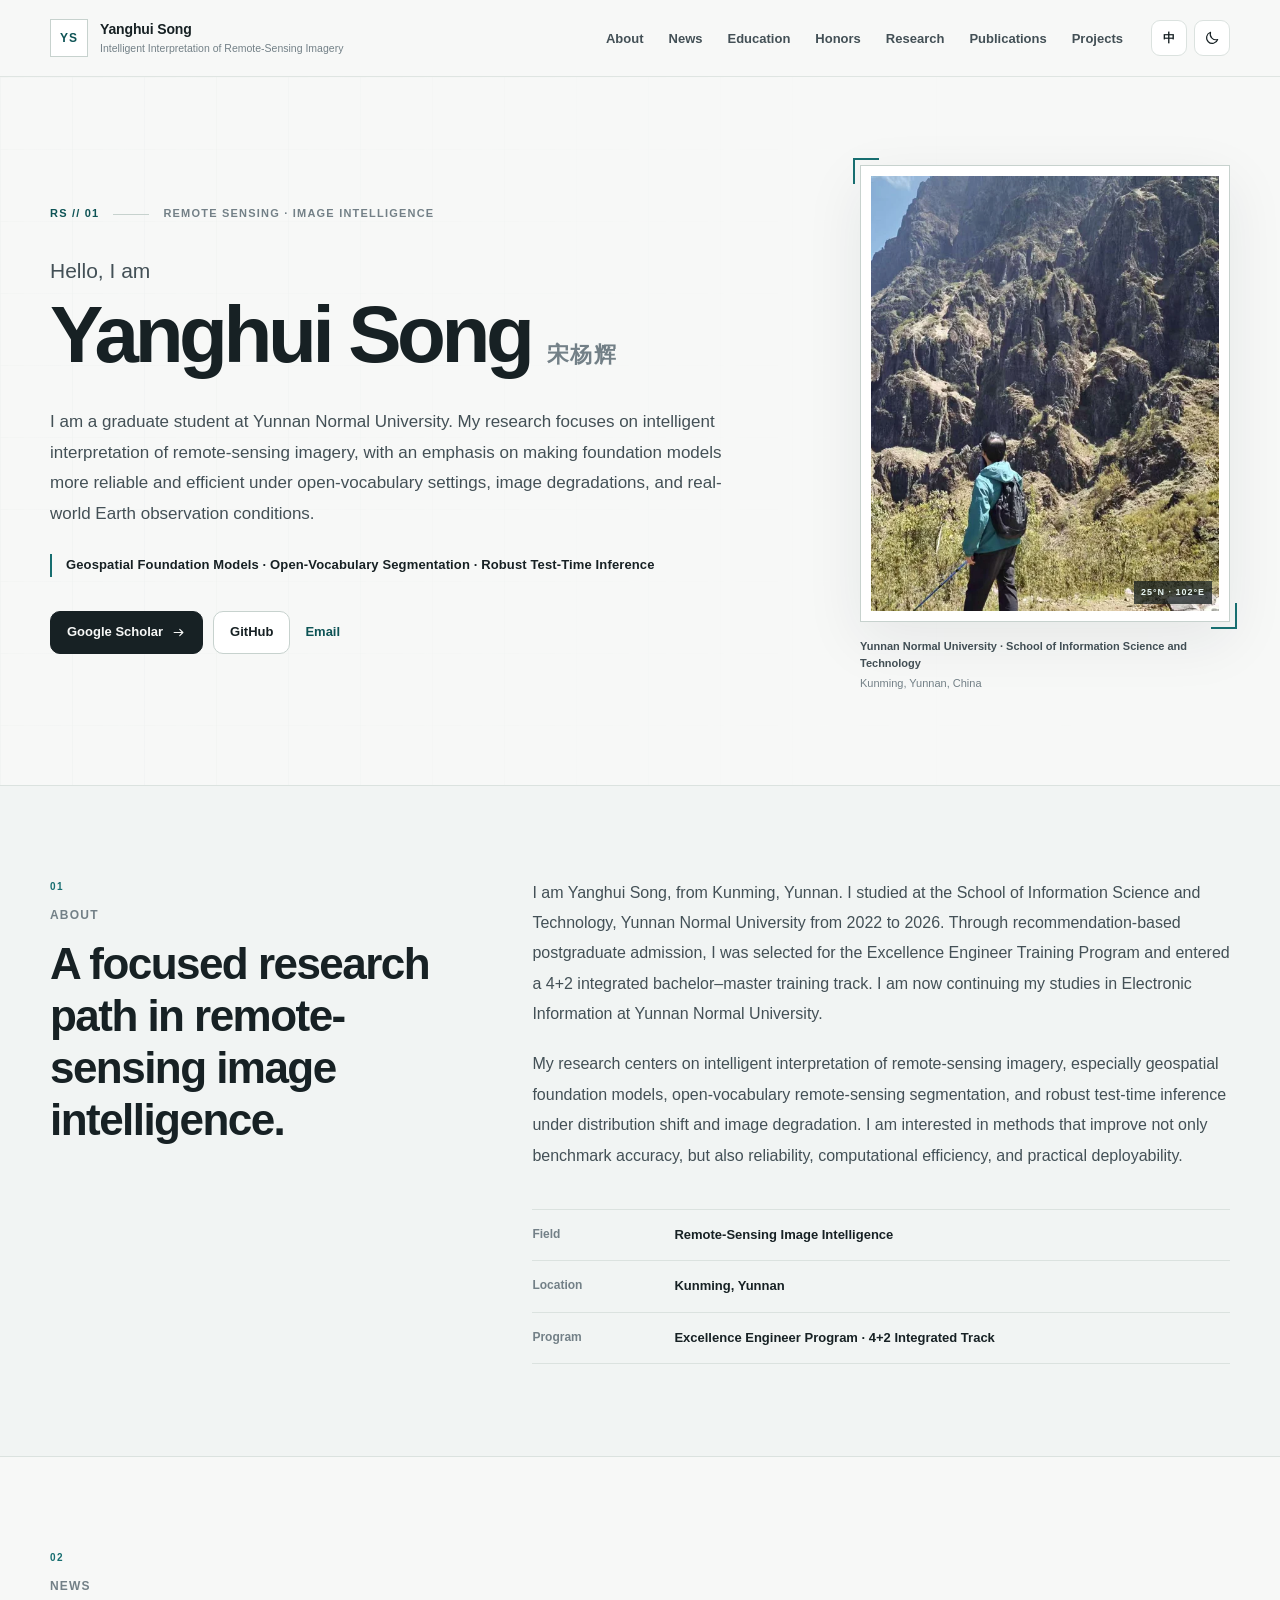
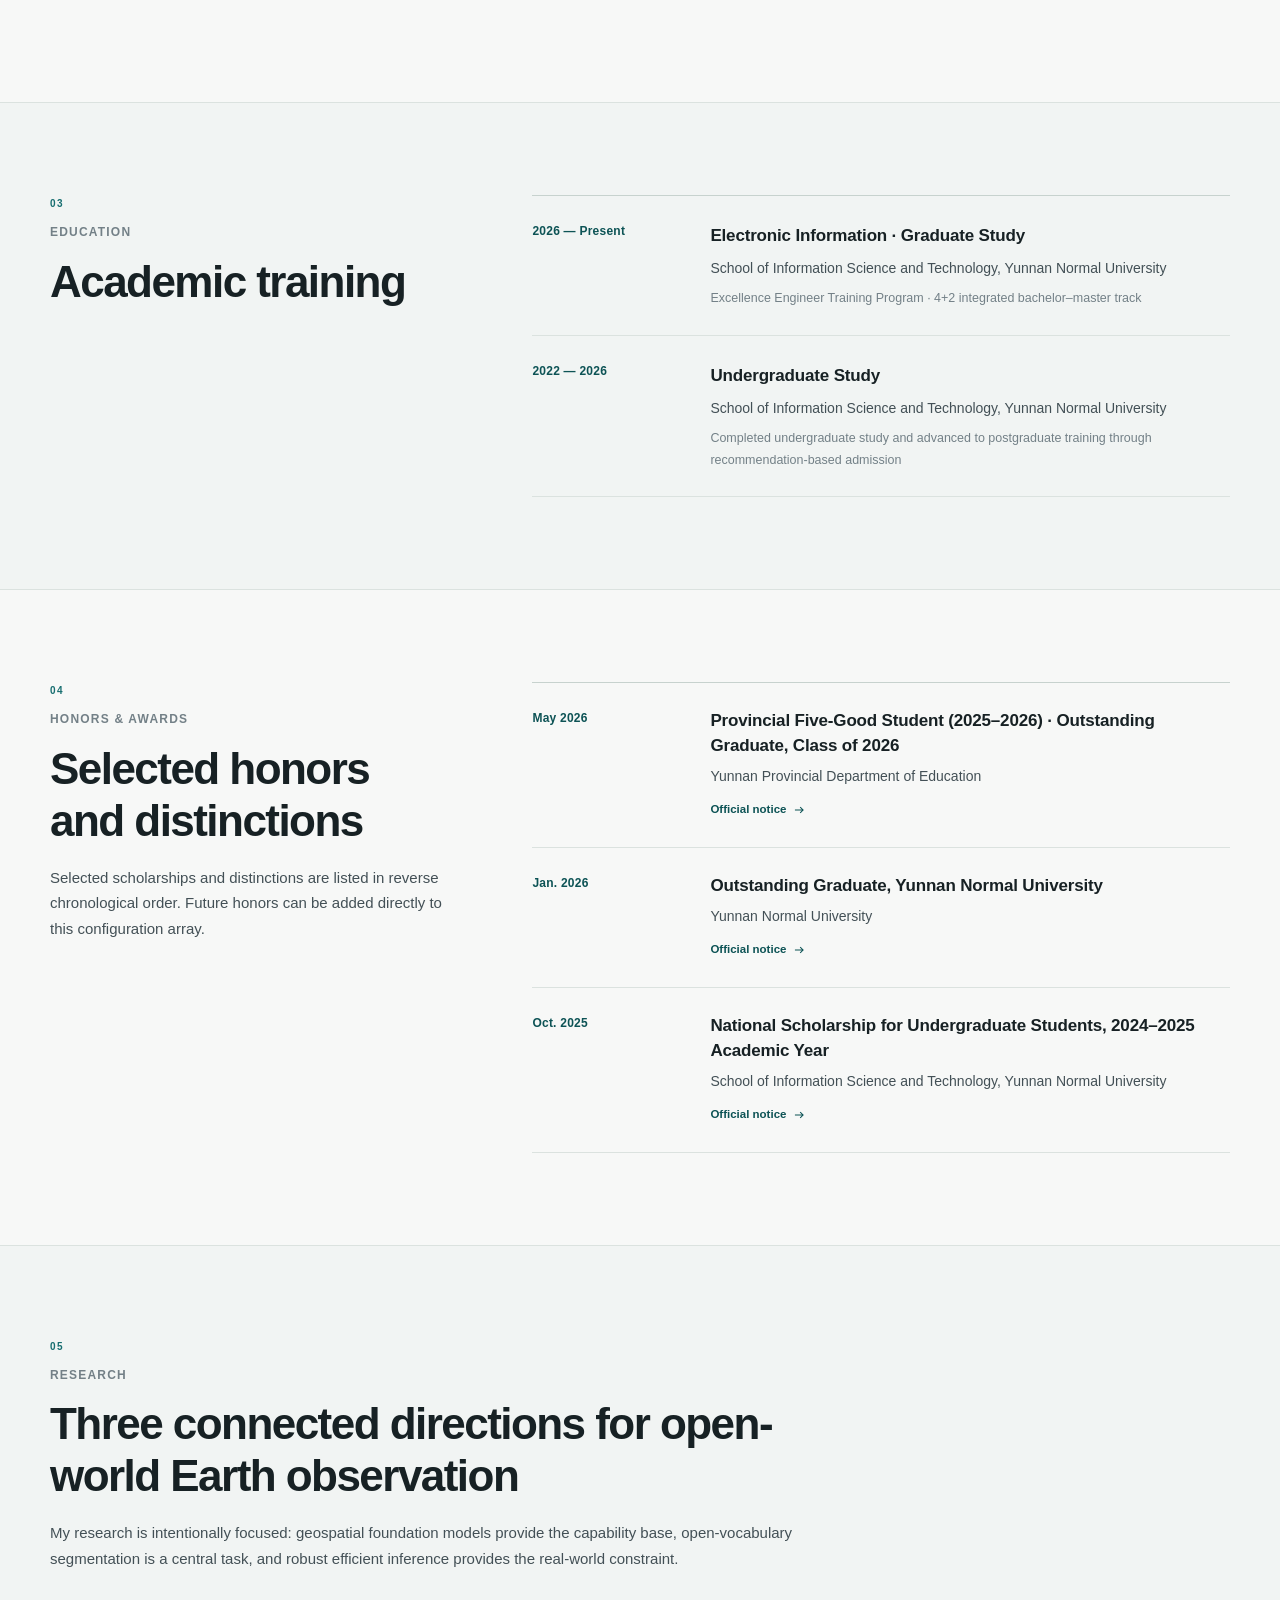
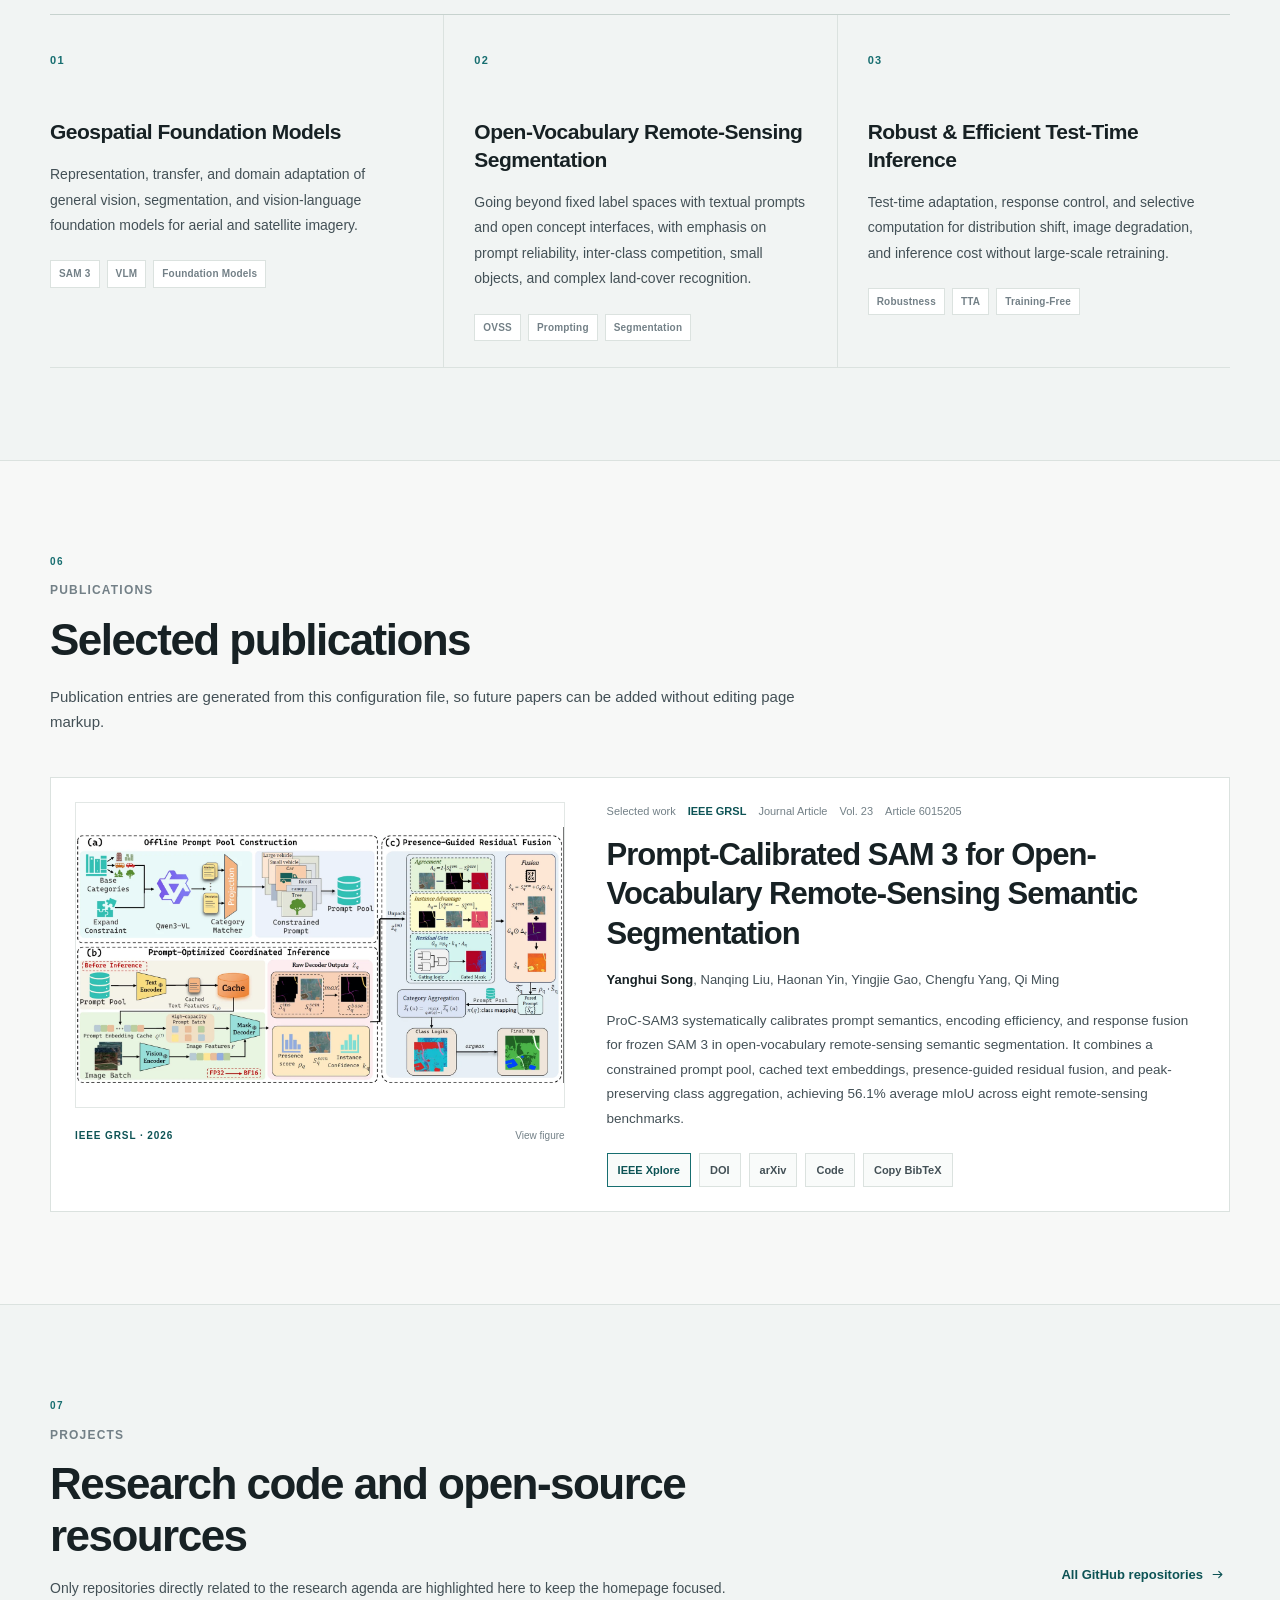
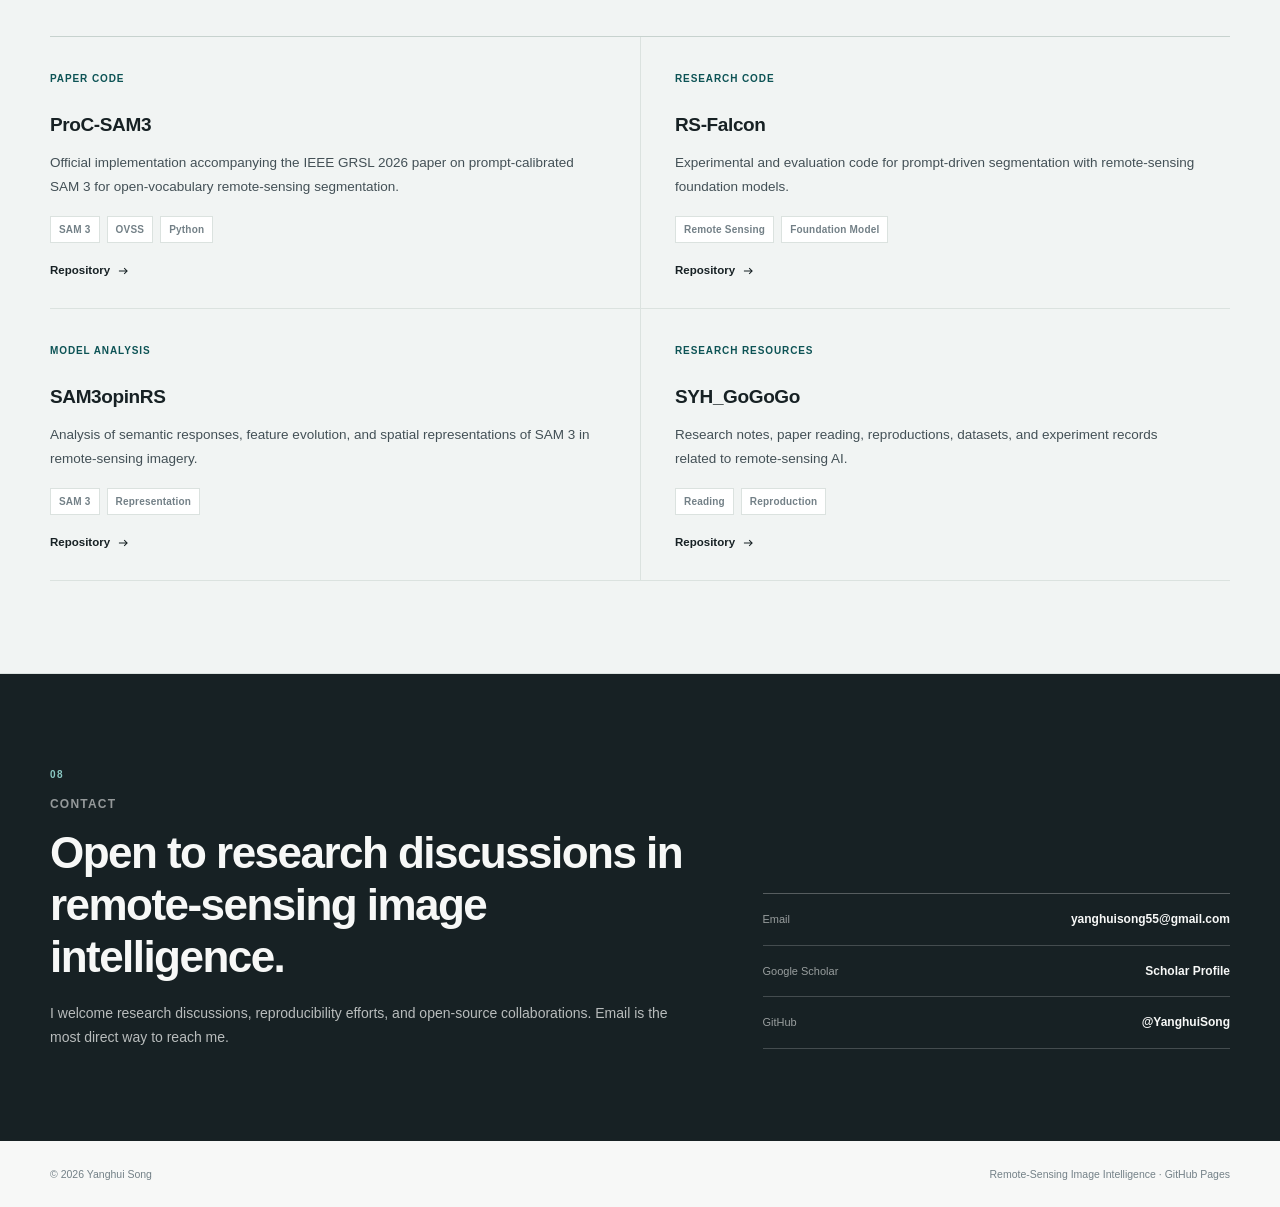
==== commit c1b23bea: "Add files via upload" ====
--- a/index.html
+++ b/index.html
@@ -79,6 +79,7 @@
 
       <nav class="desktop-nav" aria-label="Primary navigation">
         <a href="#about" data-text="ui.nav.about">About</a>
+        <a href="#news" data-text="ui.nav.news">News</a>
         <a href="#education" data-text="ui.nav.education">Education</a>
         <a href="#honors" data-text="ui.nav.honors">Honors</a>
         <a href="#research" data-text="ui.nav.research">Research</a>
@@ -103,6 +104,7 @@
 
     <nav class="mobile-nav" id="mobile-menu" aria-label="Mobile navigation" hidden>
       <a href="#about" data-text="ui.nav.about">About</a>
+      <a href="#news" data-text="ui.nav.news">News</a>
       <a href="#education" data-text="ui.nav.education">Education</a>
       <a href="#honors" data-text="ui.nav.honors">Honors</a>
       <a href="#research" data-text="ui.nav.research">Research</a>
@@ -167,10 +169,21 @@
       </div>
     </section>
 
-    <section class="section" id="education" aria-labelledby="education-title">
+    <section class="section" id="news" aria-labelledby="news-title">
       <div class="container two-column-section">
         <div class="section-heading">
           <span class="section-index">02</span>
+          <span class="section-kicker" data-text="news.kicker">News</span>
+          <h2 id="news-title" data-text="news.title"></h2>
+        </div>
+        <div class="news-list" id="news-list"></div>
+      </div>
+    </section>
+
+    <section class="section section-soft" id="education" aria-labelledby="education-title">
+      <div class="container two-column-section">
+        <div class="section-heading">
+          <span class="section-index">03</span>
           <span class="section-kicker" data-text="education.kicker">Education</span>
           <h2 id="education-title" data-text="education.title"></h2>
         </div>
@@ -179,10 +192,10 @@
     </section>
 
 
-    <section class="section section-soft" id="honors" aria-labelledby="honors-title">
-      <div class="container two-column-section">
-        <div class="section-heading">
-          <span class="section-index">03</span>
+    <section class="section" id="honors" aria-labelledby="honors-title">
+      <div class="container two-column-section">
+        <div class="section-heading">
+          <span class="section-index">04</span>
           <span class="section-kicker" data-text="honors.kicker">Honors & Awards</span>
           <h2 id="honors-title" data-text="honors.title"></h2>
           <p data-text="honors.intro"></p>
@@ -191,10 +204,10 @@
       </div>
     </section>
 
-    <section class="section" id="research" aria-labelledby="research-title">
+    <section class="section section-soft" id="research" aria-labelledby="research-title">
       <div class="container">
         <div class="section-heading wide-heading">
-          <span class="section-index">04</span>
+          <span class="section-index">05</span>
           <span class="section-kicker" data-text="research.kicker">Research</span>
           <h2 id="research-title" data-text="research.title"></h2>
           <p data-text="research.intro"></p>
@@ -203,10 +216,10 @@
       </div>
     </section>
 
-    <section class="section section-soft" id="publications" aria-labelledby="publications-title">
+    <section class="section" id="publications" aria-labelledby="publications-title">
       <div class="container">
         <div class="section-heading wide-heading">
-          <span class="section-index">05</span>
+          <span class="section-index">06</span>
           <span class="section-kicker" data-text="publications.kicker">Publications</span>
           <h2 id="publications-title" data-text="publications.title"></h2>
           <p data-text="publications.intro"></p>
@@ -215,11 +228,11 @@
       </div>
     </section>
 
-    <section class="section" id="projects" aria-labelledby="projects-title">
+    <section class="section section-soft" id="projects" aria-labelledby="projects-title">
       <div class="container">
         <div class="section-heading projects-heading">
           <div>
-            <span class="section-index">06</span>
+            <span class="section-index">07</span>
             <span class="section-kicker" data-text="projects.kicker">Projects</span>
             <h2 id="projects-title" data-text="projects.title"></h2>
             <p data-text="projects.intro"></p>
@@ -236,7 +249,7 @@
     <section class="section contact-section" id="contact" aria-labelledby="contact-title">
       <div class="container contact-layout">
         <div>
-          <span class="section-index">07</span>
+          <span class="section-index">08</span>
           <span class="section-kicker" data-text="contact.kicker">Contact</span>
           <h2 id="contact-title" data-text="contact.title"></h2>
           <p data-text="contact.text"></p>
--- a/assets/styles.css
+++ b/assets/styles.css
@@ -220,6 +220,23 @@
 .timeline-body h3 { margin: 0; font-size: 17px; letter-spacing: -.01em; }
 .timeline-school { margin: 6px 0 0; color: var(--text-2); font-size: 14px; }
 .timeline-note { margin: 8px 0 0; color: var(--text-3); font-size: 12.5px; }
+
+
+/* Honors & Awards */
+.honors-list { min-width: 0; }
+.honor-item { align-items: start; }
+.honor-body h3 { max-width: 760px; line-height: 1.48; }
+.honor-link {
+  display: inline-flex;
+  align-items: center;
+  gap: 6px;
+  margin-top: 12px;
+  color: var(--accent-ink);
+  font-size: 11.5px;
+  font-weight: 760;
+}
+.honor-link svg { width: 14px; height: 14px; fill: none; stroke: currentColor; stroke-width: 1.8; }
+.honor-link:hover { text-decoration: underline; text-underline-offset: 3px; }
 
 /* Research */
 .research-list { display: grid; grid-template-columns: repeat(3, 1fr); border-top: 1px solid var(--line-strong); }
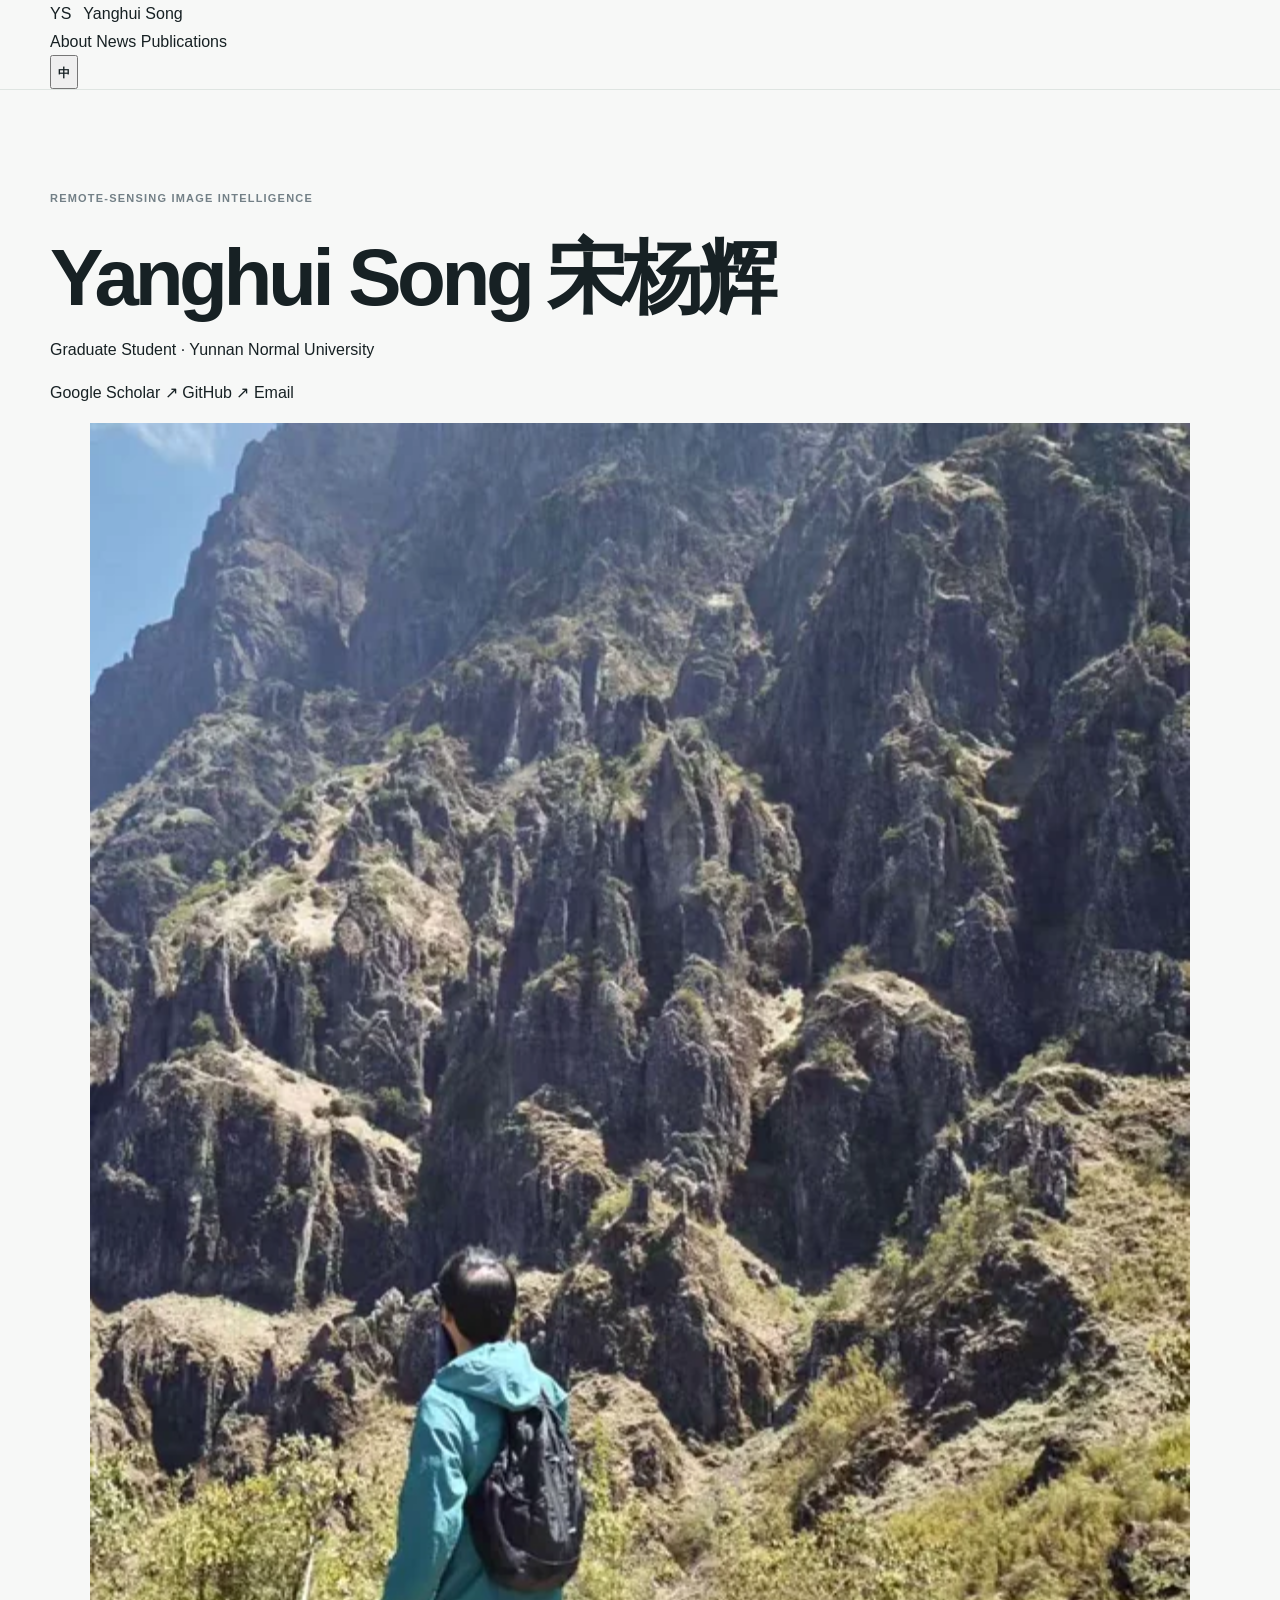
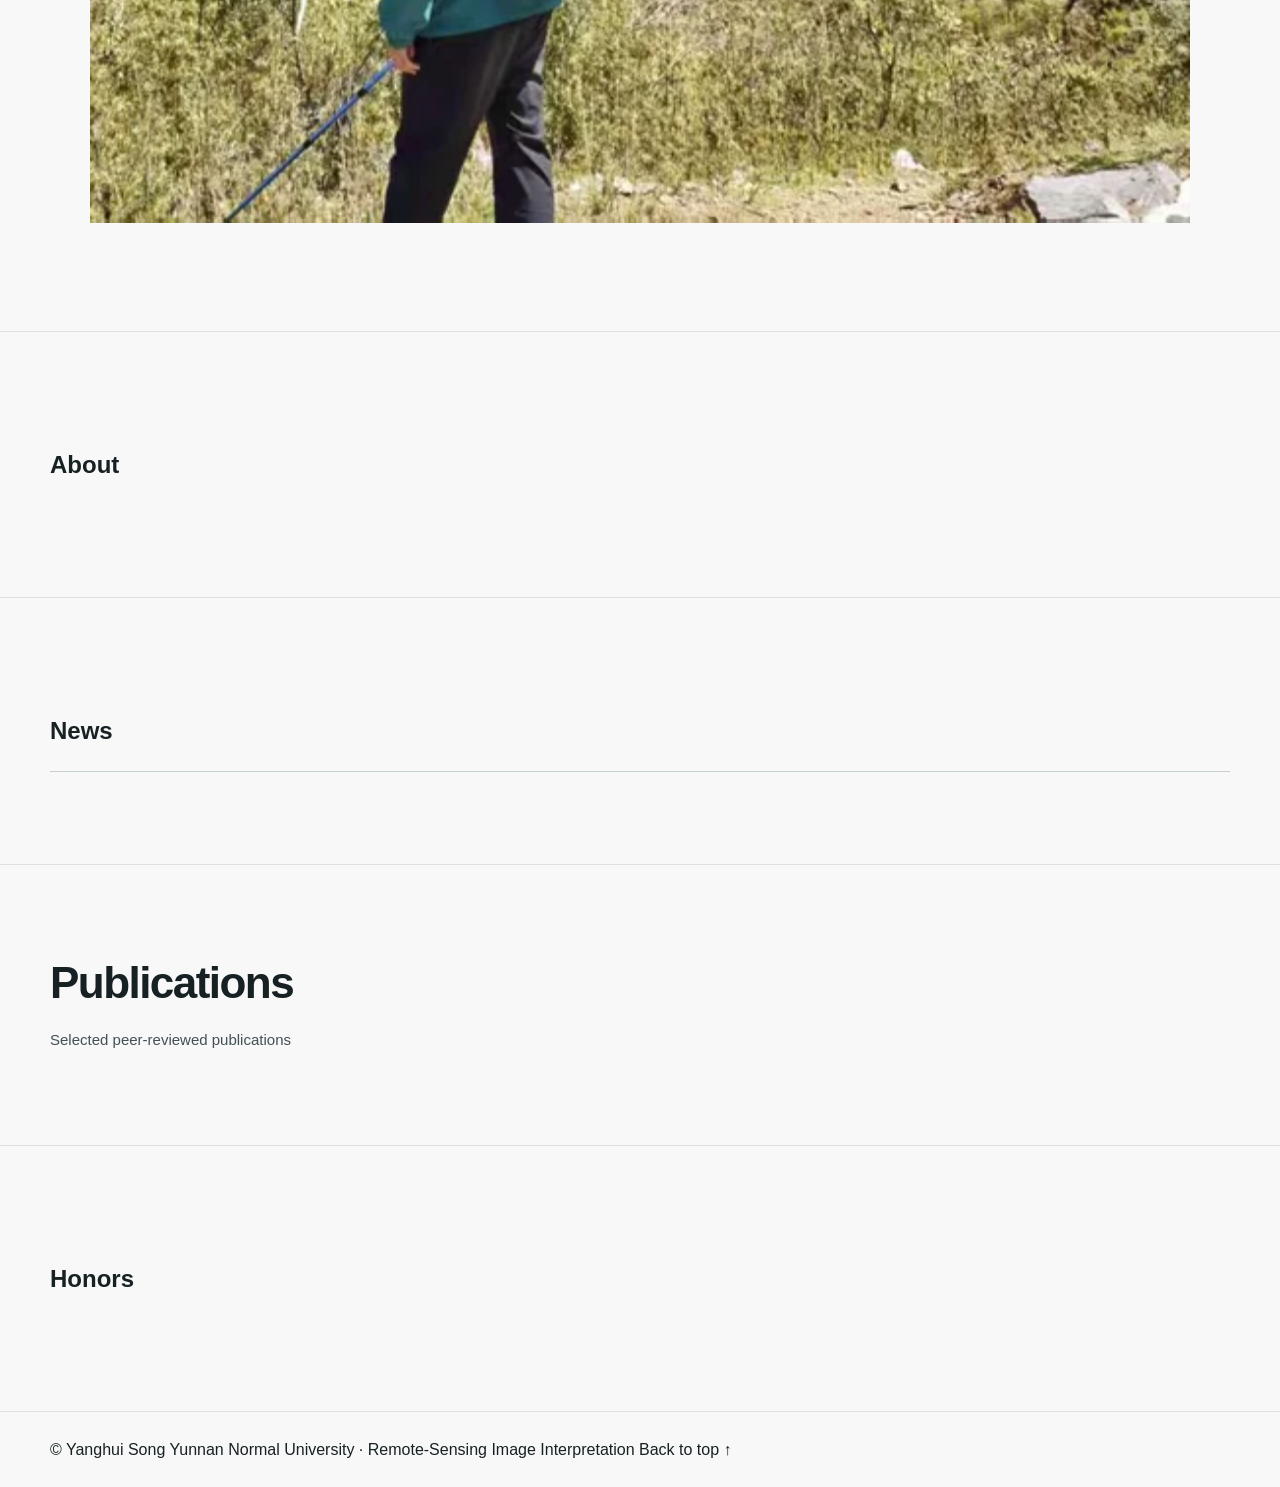
==== commit 621ed457: "Add files via upload" ====
--- a/index.html
+++ b/index.html
@@ -1,23 +1,22 @@
 <!doctype html>
-<html lang="en" data-lang="en" data-theme="light">
+<html lang="en" data-lang="en">
 <head>
-  <meta charset="utf-8" />
-  <meta name="viewport" content="width=device-width, initial-scale=1" />
-  <meta name="author" content="Yanghui Song" />
-  <meta name="description" content="Academic homepage of Yanghui Song. Research interests include intelligent interpretation of remote-sensing imagery, geospatial foundation models, open-vocabulary segmentation, and robust test-time inference." />
-  <meta name="theme-color" content="#f7f8f7" />
-  <meta property="og:type" content="website" />
-  <meta property="og:title" content="Yanghui Song | Remote-Sensing Image Intelligence" />
-  <meta property="og:description" content="Research in geospatial foundation models, open-vocabulary segmentation, and robust test-time inference." />
-  <meta property="og:image" content="assets/og-cover.svg" />
-  <meta property="og:url" content="https://yanghuisong.github.io/" />
-  <meta name="twitter:card" content="summary_large_image" />
-  <link rel="canonical" href="https://yanghuisong.github.io/" />
-  <title>Yanghui Song | Remote-Sensing Image Intelligence</title>
-  <link rel="icon" href="assets/favicon.svg" type="image/svg+xml" />
-  <link rel="preload" href="assets/profile-photo-small.webp" as="image" type="image/webp" />
-  <link rel="stylesheet" href="assets/styles.css" />
-
+  <meta charset="utf-8">
+  <meta name="viewport" content="width=device-width, initial-scale=1">
+  <meta name="author" content="Yanghui Song">
+  <meta name="description" content="Yanghui Song — research in intelligent interpretation of remote-sensing imagery, visual grounding and open-vocabulary segmentation.">
+  <meta name="theme-color" content="#fbfcfd">
+  <meta property="og:type" content="website">
+  <meta property="og:title" content="Yanghui Song | Academic Homepage">
+  <meta property="og:description" content="Remote-sensing image interpretation, visual grounding and foundation models.">
+  <meta property="og:image" content="https://yanghuisong.github.io/assets/og-cover.svg">
+  <meta property="og:url" content="https://yanghuisong.github.io/">
+  <meta name="twitter:card" content="summary_large_image">
+  <link rel="canonical" href="https://yanghuisong.github.io/">
+  <link rel="icon" type="image/svg+xml" href="assets/favicon.svg">
+  <link rel="preload" as="image" type="image/webp" href="assets/profile-photo-small.webp">
+  <link rel="stylesheet" href="assets/styles.css">
+  <title>Yanghui Song | Academic Homepage</title>
   <script type="application/ld+json">
   {
     "@context": "https://schema.org",
@@ -26,262 +25,97 @@
     "alternateName": "宋杨辉",
     "url": "https://yanghuisong.github.io/",
     "email": "mailto:yanghuisong55@gmail.com",
-    "affiliation": {
-      "@type": "CollegeOrUniversity",
-      "name": "Yunnan Normal University"
-    },
-    "sameAs": [
-      "https://github.com/YanghuiSong",
-      "https://scholar.google.com/citations?user=zi6ZBp8AAAAJ"
-    ],
-    "award": [
-      "National Scholarship for Undergraduate Students, 2024–2025 Academic Year",
-      "Outstanding Graduate, Yunnan Normal University",
-      "Provincial Five-Good Student (2025–2026) and Outstanding Graduate, Class of 2026"
-    ],
-    "knowsAbout": [
-      "Remote sensing image interpretation",
-      "Geospatial foundation models",
-      "Open-vocabulary semantic segmentation",
-      "Robust test-time inference"
-    ]
+    "affiliation": {"@type":"CollegeOrUniversity","name":"Yunnan Normal University"},
+    "sameAs": ["https://github.com/YanghuiSong", "https://scholar.google.com/citations?user=zi6ZBp8AAAAJ"],
+    "knowsAbout": ["Remote sensing image interpretation", "Remote sensing visual grounding", "Open-vocabulary semantic segmentation", "Geospatial foundation models"]
   }
   </script>
-
   <script>
     (() => {
       try {
-        const storedLanguage = localStorage.getItem('site-language');
-        const language = storedLanguage === 'zh' || storedLanguage === 'en' ? storedLanguage : 'en';
-        const storedTheme = localStorage.getItem('site-theme');
-        const theme = storedTheme === 'dark' || storedTheme === 'light'
-          ? storedTheme
-          : (matchMedia('(prefers-color-scheme: dark)').matches ? 'dark' : 'light');
-        document.documentElement.dataset.lang = language;
-        document.documentElement.lang = language === 'zh' ? 'zh-CN' : 'en';
-        document.documentElement.dataset.theme = theme;
-      } catch (_) {}
+        document.documentElement.dataset.lang = localStorage.getItem('site-language') === 'zh' ? 'zh' : 'en';
+        document.documentElement.lang = document.documentElement.dataset.lang === 'zh' ? 'zh-CN' : 'en';
+      } catch (_) { document.documentElement.dataset.lang = 'en'; }
     })();
   </script>
 </head>
 <body>
-  <a class="skip-link" href="#main" data-text="ui.accessibility.skip">Skip to main content</a>
-
+  <a class="skip-link" href="#main" data-i18n="ui.skip">Skip to main content</a>
   <header class="site-header" id="top">
-    <div class="container nav-shell">
-      <a class="brand" href="#top" aria-label="Yanghui Song homepage">
-        <span class="brand-monogram" aria-hidden="true">YS</span>
-        <span class="brand-text">
-          <strong>Yanghui Song</strong>
-          <small data-text="profile.researchLabel">Intelligent Interpretation of Remote-Sensing Imagery</small>
-        </span>
-      </a>
-
-      <nav class="desktop-nav" aria-label="Primary navigation">
-        <a href="#about" data-text="ui.nav.about">About</a>
-        <a href="#news" data-text="ui.nav.news">News</a>
-        <a href="#education" data-text="ui.nav.education">Education</a>
-        <a href="#honors" data-text="ui.nav.honors">Honors</a>
-        <a href="#research" data-text="ui.nav.research">Research</a>
-        <a href="#publications" data-text="ui.nav.publications">Publications</a>
-        <a href="#projects" data-text="ui.nav.projects">Projects</a>
+    <div class="container header-inner">
+      <a class="brand" href="#top" aria-label="Yanghui Song homepage"><span class="brand-symbol">YS</span><span class="brand-name">Yanghui Song</span></a>
+      <nav class="primary-nav" aria-label="Primary navigation">
+        <a href="#about" data-i18n="ui.nav.about">About</a>
+        <a href="#news" data-i18n="ui.nav.news">News</a>
+        <a href="#publications" data-i18n="ui.nav.publications">Publications</a>
       </nav>
-
-      <div class="nav-actions">
-        <button class="icon-button language-toggle" type="button" aria-label="Switch to Chinese">
-          <span class="language-code">中</span>
-        </button>
-        <button class="icon-button theme-toggle" type="button" aria-label="Switch color theme">
-          <svg class="theme-icon moon" viewBox="0 0 24 24" aria-hidden="true"><path d="M20.5 14.2A8.5 8.5 0 0 1 9.8 3.5 8.5 8.5 0 1 0 20.5 14.2Z"/></svg>
-          <svg class="theme-icon sun" viewBox="0 0 24 24" aria-hidden="true"><circle cx="12" cy="12" r="3.8"/><path d="M12 2.3v2.1M12 19.6v2.1M4.9 4.9l1.5 1.5M17.6 17.6l1.5 1.5M2.3 12h2.1M19.6 12h2.1M4.9 19.1l1.5-1.5M17.6 6.4l1.5-1.5"/></svg>
-        </button>
-        <button class="icon-button menu-toggle" type="button" aria-expanded="false" aria-controls="mobile-menu" aria-label="Open navigation menu">
-          <svg class="menu-icon" viewBox="0 0 24 24" aria-hidden="true"><path d="M4 7h16M4 12h16M4 17h16"/></svg>
-          <svg class="close-icon" viewBox="0 0 24 24" aria-hidden="true"><path d="M6 6l12 12M18 6 6 18"/></svg>
-        </button>
-      </div>
+      <button type="button" class="language-toggle" aria-label="Switch to Chinese" title="中文 / English"><span class="language-code">中</span></button>
     </div>
-
-    <nav class="mobile-nav" id="mobile-menu" aria-label="Mobile navigation" hidden>
-      <a href="#about" data-text="ui.nav.about">About</a>
-      <a href="#news" data-text="ui.nav.news">News</a>
-      <a href="#education" data-text="ui.nav.education">Education</a>
-      <a href="#honors" data-text="ui.nav.honors">Honors</a>
-      <a href="#research" data-text="ui.nav.research">Research</a>
-      <a href="#publications" data-text="ui.nav.publications">Publications</a>
-      <a href="#projects" data-text="ui.nav.projects">Projects</a>
-      <a href="#contact" data-text="ui.nav.contact">Contact</a>
-    </nav>
   </header>
-
   <main id="main">
-    <section class="hero">
-      <div class="hero-grid" aria-hidden="true"></div>
-      <div class="container hero-layout">
-        <div class="hero-copy">
-          <div class="eyebrow"><span>RS // 01</span><span data-text="hero.eyebrow">Remote Sensing · Image Intelligence</span></div>
-          <p class="hero-intro" data-text="hero.intro">Hello, I am</p>
-          <h1><span>Yanghui Song</span><small>宋杨辉</small></h1>
-          <p class="hero-summary" data-text="hero.summary"></p>
-          <p class="hero-focus" data-text="hero.focus"></p>
-
-          <div class="hero-links">
-            <a class="button primary" data-profile-link="scholar" target="_blank" rel="noreferrer">
-              <span data-text="ui.common.scholar">Google Scholar</span>
-              <svg viewBox="0 0 24 24" aria-hidden="true"><path d="M5 12h14M14 7l5 5-5 5"/></svg>
-            </a>
-            <a class="button secondary" data-profile-link="github" target="_blank" rel="noreferrer">
-              <span data-text="ui.common.github">GitHub</span>
-            </a>
-            <a class="text-link" data-profile-link="email"><span data-text="ui.common.email">Email</span></a>
+    <section class="hero" aria-labelledby="hero-name">
+      <div class="container hero-inner">
+        <div class="intro">
+          <p class="eyebrow" data-i18n="hero.eyebrow">Remote-Sensing Image Intelligence</p>
+          <h1 id="hero-name">Yanghui Song <span>宋杨辉</span></h1>
+          <p class="role" data-i18n="hero.role">Graduate Student · Yunnan Normal University</p>
+          <p class="summary" data-i18n="hero.summary"></p>
+          <p class="research-focus" data-i18n="hero.focus"></p>
+          <div class="social-links">
+            <a data-profile="scholar" target="_blank" rel="noopener noreferrer">Google Scholar <span aria-hidden="true">↗</span></a>
+            <a data-profile="github" target="_blank" rel="noopener noreferrer">GitHub <span aria-hidden="true">↗</span></a>
+            <a data-profile="email" data-i18n="ui.email">Email</a>
           </div>
         </div>
-
-        <figure class="portrait-block">
-          <div class="portrait-frame">
-            <picture>
-              <source media="(max-width: 720px)" srcset="assets/profile-photo-small.webp" type="image/webp" />
-              <img src="assets/profile-photo.webp" alt="Portrait of Yanghui Song" width="1120" height="1400" fetchpriority="high" />
-            </picture>
-            <span class="geo-corner top-left" aria-hidden="true"></span>
-            <span class="geo-corner bottom-right" aria-hidden="true"></span>
-            <span class="geo-label" aria-hidden="true">25°N · 102°E</span>
-          </div>
-          <figcaption>
-            <span data-text="hero.portraitCaption">Yunnan Normal University · School of Information Science and Technology</span>
-            <span data-text="profile.location">Kunming, Yunnan, China</span>
-          </figcaption>
+        <figure class="portrait">
+          <picture>
+            <source media="(max-width: 680px)" srcset="assets/profile-photo-small.webp" type="image/webp">
+            <img src="assets/profile-photo.webp" width="1120" height="1400" alt="Portrait of Yanghui Song" fetchpriority="high">
+          </picture>
         </figure>
       </div>
     </section>
 
-    <section class="section section-soft" id="about" aria-labelledby="about-title">
-      <div class="container two-column-section">
-        <div class="section-heading">
-          <span class="section-index">01</span>
-          <span class="section-kicker" data-text="about.kicker">About</span>
-          <h2 id="about-title" data-text="about.title"></h2>
-        </div>
-        <div class="content-column">
-          <div class="about-prose" id="about-paragraphs"></div>
-          <dl class="fact-list" id="about-facts"></dl>
+    <section class="section" id="about" aria-labelledby="about-title">
+      <div class="container compact-section">
+        <h2 id="about-title" data-i18n="about.title">About</h2>
+        <div class="about-content">
+          <p data-i18n="about.bio"></p>
         </div>
       </div>
     </section>
 
-    <section class="section" id="news" aria-labelledby="news-title">
-      <div class="container two-column-section">
-        <div class="section-heading">
-          <span class="section-index">02</span>
-          <span class="section-kicker" data-text="news.kicker">News</span>
-          <h2 id="news-title" data-text="news.title"></h2>
-        </div>
+    <section class="section news-section" id="news" aria-labelledby="news-title">
+      <div class="container compact-section">
+        <h2 id="news-title" data-i18n="news.title">News</h2>
         <div class="news-list" id="news-list"></div>
       </div>
     </section>
 
-    <section class="section section-soft" id="education" aria-labelledby="education-title">
-      <div class="container two-column-section">
+    <section class="section publication-section" id="publications" aria-labelledby="publications-title">
+      <div class="container">
         <div class="section-heading">
-          <span class="section-index">03</span>
-          <span class="section-kicker" data-text="education.kicker">Education</span>
-          <h2 id="education-title" data-text="education.title"></h2>
-        </div>
-        <div class="timeline" id="education-list"></div>
-      </div>
-    </section>
-
-
-    <section class="section" id="honors" aria-labelledby="honors-title">
-      <div class="container two-column-section">
-        <div class="section-heading">
-          <span class="section-index">04</span>
-          <span class="section-kicker" data-text="honors.kicker">Honors & Awards</span>
-          <h2 id="honors-title" data-text="honors.title"></h2>
-          <p data-text="honors.intro"></p>
-        </div>
-        <div class="timeline honors-list" id="honors-list"></div>
-      </div>
-    </section>
-
-    <section class="section section-soft" id="research" aria-labelledby="research-title">
-      <div class="container">
-        <div class="section-heading wide-heading">
-          <span class="section-index">05</span>
-          <span class="section-kicker" data-text="research.kicker">Research</span>
-          <h2 id="research-title" data-text="research.title"></h2>
-          <p data-text="research.intro"></p>
-        </div>
-        <div class="research-list" id="research-list"></div>
-      </div>
-    </section>
-
-    <section class="section" id="publications" aria-labelledby="publications-title">
-      <div class="container">
-        <div class="section-heading wide-heading">
-          <span class="section-index">06</span>
-          <span class="section-kicker" data-text="publications.kicker">Publications</span>
-          <h2 id="publications-title" data-text="publications.title"></h2>
-          <p data-text="publications.intro"></p>
+          <h2 id="publications-title" data-i18n="publications.title">Publications</h2>
+          <p data-i18n="publications.subtitle">Selected peer-reviewed publications</p>
         </div>
         <div class="publication-list" id="publication-list"></div>
       </div>
     </section>
 
-    <section class="section section-soft" id="projects" aria-labelledby="projects-title">
-      <div class="container">
-        <div class="section-heading projects-heading">
-          <div>
-            <span class="section-index">07</span>
-            <span class="section-kicker" data-text="projects.kicker">Projects</span>
-            <h2 id="projects-title" data-text="projects.title"></h2>
-            <p data-text="projects.intro"></p>
-          </div>
-          <a class="text-link repositories-link" data-profile-link="repositories" target="_blank" rel="noreferrer">
-            <span data-text="ui.common.allRepositories">All GitHub repositories</span>
-            <svg viewBox="0 0 24 24" aria-hidden="true"><path d="M5 12h14M14 7l5 5-5 5"/></svg>
-          </a>
-        </div>
-        <div class="project-grid" id="project-grid"></div>
-      </div>
-    </section>
-
-    <section class="section contact-section" id="contact" aria-labelledby="contact-title">
-      <div class="container contact-layout">
-        <div>
-          <span class="section-index">08</span>
-          <span class="section-kicker" data-text="contact.kicker">Contact</span>
-          <h2 id="contact-title" data-text="contact.title"></h2>
-          <p data-text="contact.text"></p>
-        </div>
-        <div class="contact-links">
-          <a data-profile-link="email"><span data-text="ui.common.email">Email</span><strong data-profile-email></strong></a>
-          <a data-profile-link="scholar" target="_blank" rel="noreferrer"><span data-text="ui.common.scholar">Google Scholar</span><strong>Scholar Profile</strong></a>
-          <a data-profile-link="github" target="_blank" rel="noreferrer"><span data-text="ui.common.github">GitHub</span><strong>@YanghuiSong</strong></a>
-        </div>
+    <section class="section honors-section" id="honors" aria-labelledby="honors-title">
+      <div class="container compact-section">
+        <h2 id="honors-title" data-i18n="honors.title">Honors</h2>
+        <div class="honor-list" id="honor-list"></div>
       </div>
     </section>
   </main>
-
   <footer class="site-footer">
-    <div class="container footer-row">
-      <span>© <span id="current-year"></span> Yanghui Song</span>
-      <span data-text="footer.note">Remote-Sensing Image Intelligence · GitHub Pages</span>
+    <div class="container footer-inner">
+      <span>© <span id="year"></span> Yanghui Song</span>
+      <span data-i18n="footer.note">Yunnan Normal University · Remote-Sensing Image Interpretation</span>
+      <a href="#top" data-i18n="ui.back">Back to top ↑</a>
     </div>
   </footer>
-
-  <dialog class="figure-dialog" id="figure-dialog" aria-labelledby="dialog-title">
-    <div class="dialog-shell">
-      <div class="dialog-head">
-        <strong id="dialog-title"></strong>
-        <button class="dialog-close" type="button" aria-label="Close publication figure">×</button>
-      </div>
-      <img id="dialog-image" alt="" />
-    </div>
-  </dialog>
-
-  <div class="toast" role="status" aria-live="polite" hidden></div>
-
   <script src="assets/site-data.js"></script>
   <script src="assets/app.js"></script>
 </body>
--- a/assets/styles.css
+++ b/assets/styles.css
@@ -396,3 +396,49 @@
   .portrait-frame { box-shadow: none; }
   .contact-section { background: #fff !important; color: #111 !important; }
 }
+
+/* News */
+.news-list { border-top: 1px solid var(--line-strong); }
+.news-item {
+  display: grid;
+  grid-template-columns: 150px minmax(0, 1fr);
+  gap: 28px;
+  padding: 24px 0;
+  border-bottom: 1px solid var(--line);
+}
+.news-period {
+  color: var(--accent-ink);
+  font-size: 12px;
+  font-weight: 800;
+  letter-spacing: .02em;
+}
+.news-body { min-width: 0; }
+.news-body p {
+  margin: 0;
+  max-width: 790px;
+  color: var(--text-2);
+  font-size: 15px;
+  line-height: 1.75;
+}
+.news-link {
+  display: inline-flex;
+  align-items: center;
+  gap: 6px;
+  margin-top: 9px;
+  color: var(--accent-ink);
+  font-size: 11.5px;
+  font-weight: 760;
+}
+.news-link svg {
+  width: 14px;
+  height: 14px;
+  fill: none;
+  stroke: currentColor;
+  stroke-width: 1.8;
+}
+.news-link:hover { text-decoration: underline; text-underline-offset: 3px; }
+
+@media (max-width: 560px) {
+  .news-item { grid-template-columns: 1fr; gap: 7px; padding: 20px 0; }
+  .news-body p { font-size: 14px; }
+}
